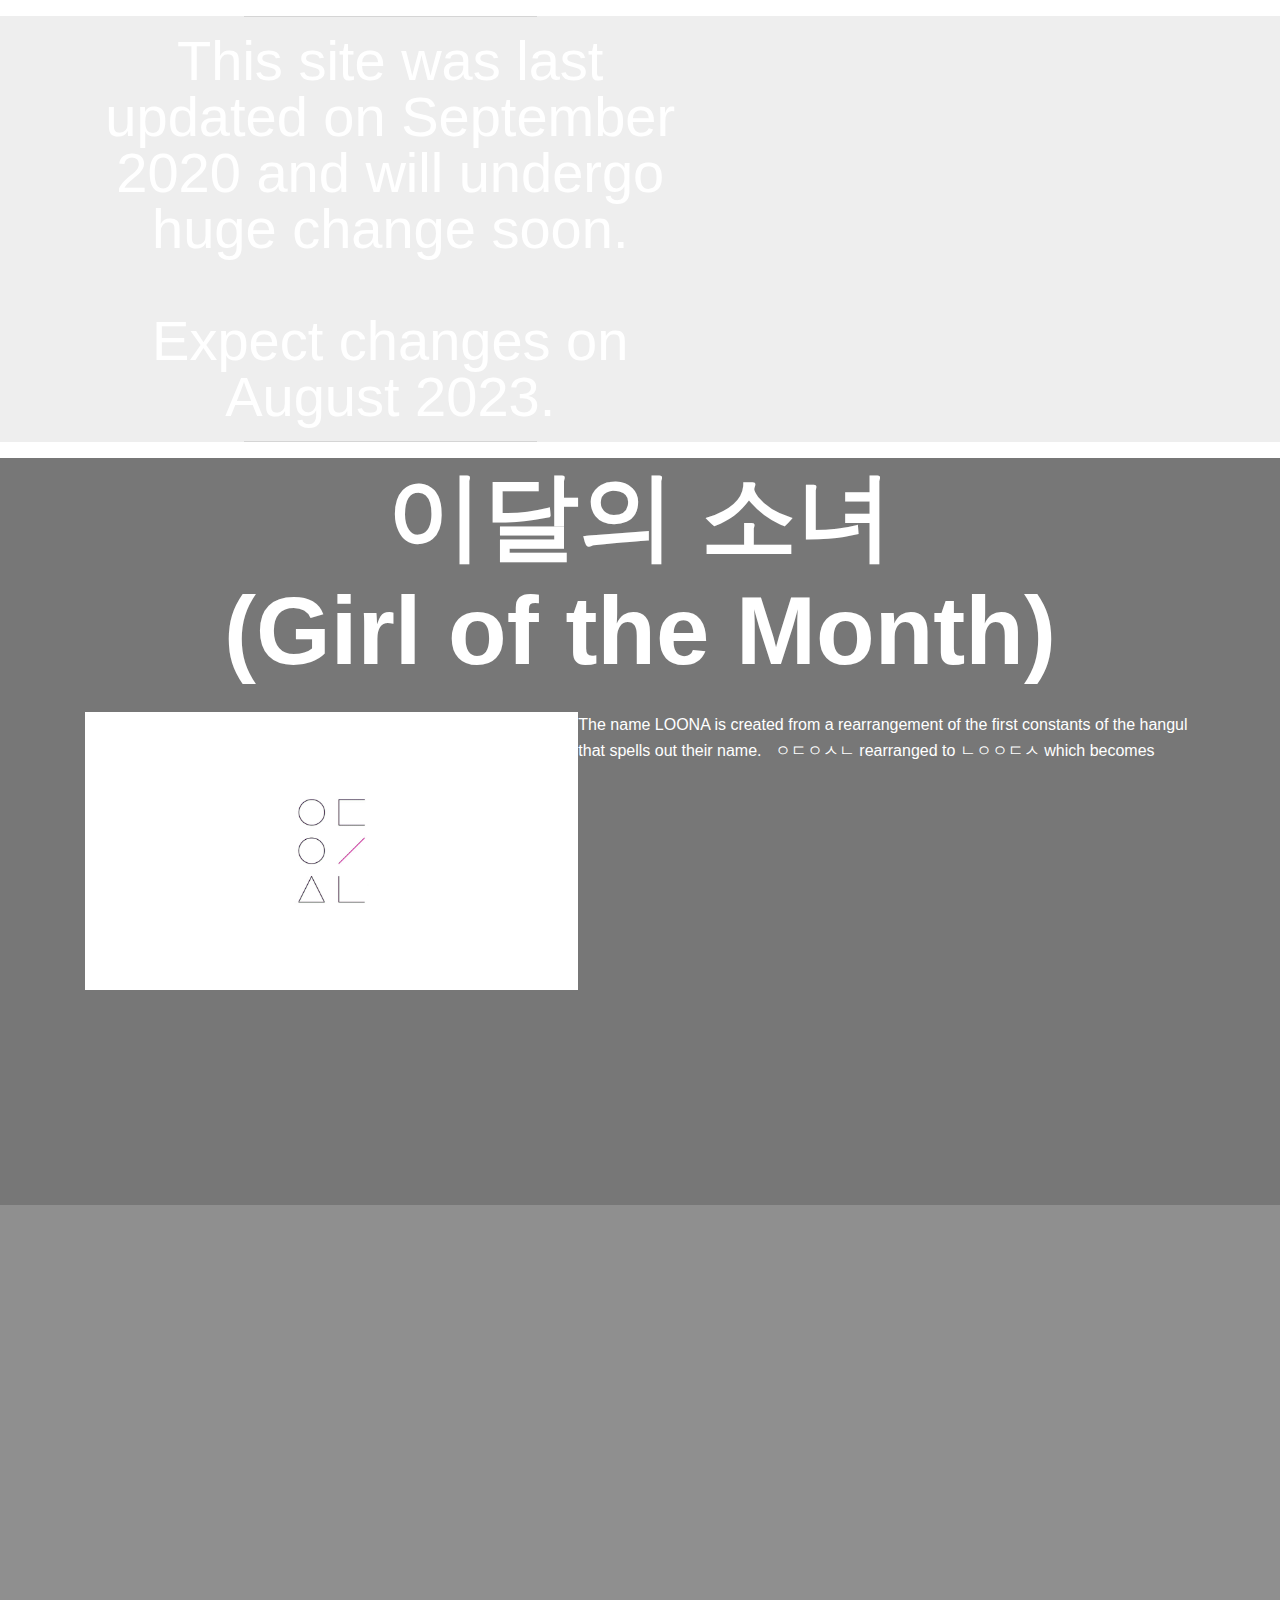
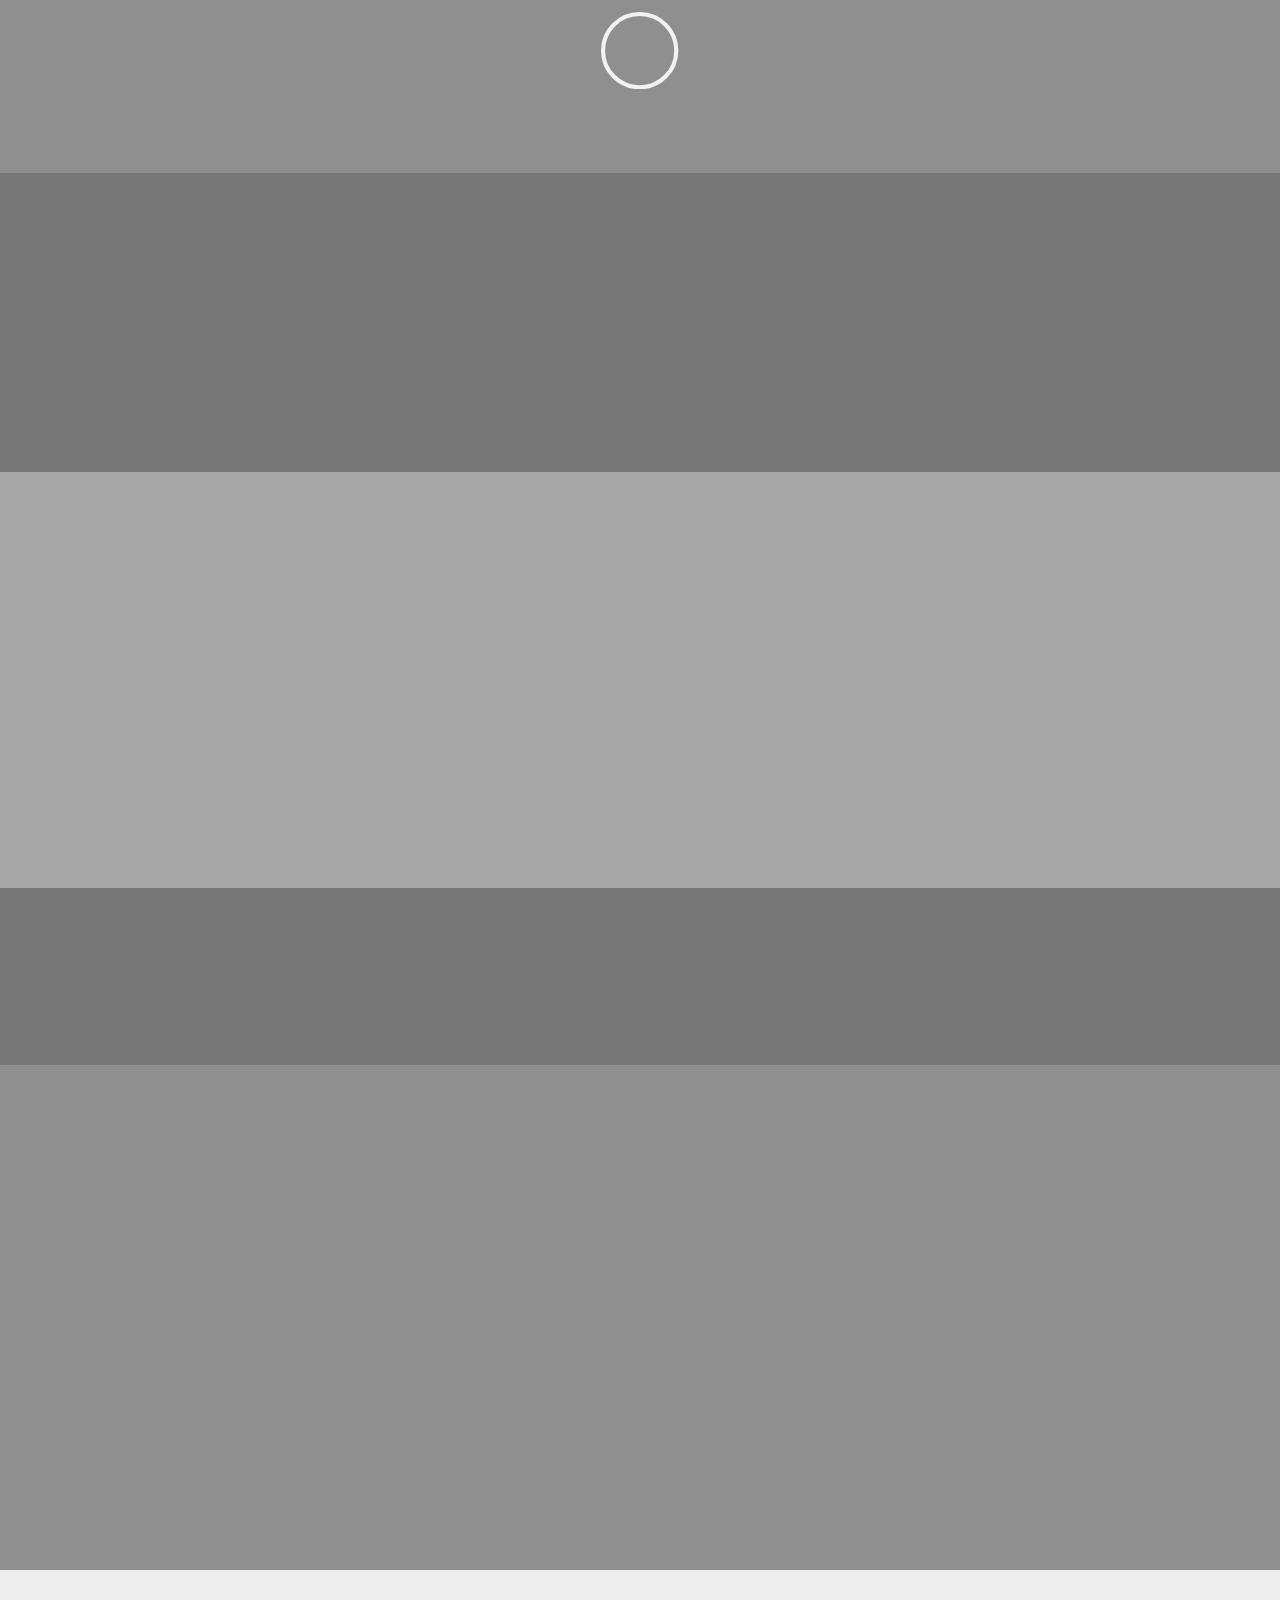
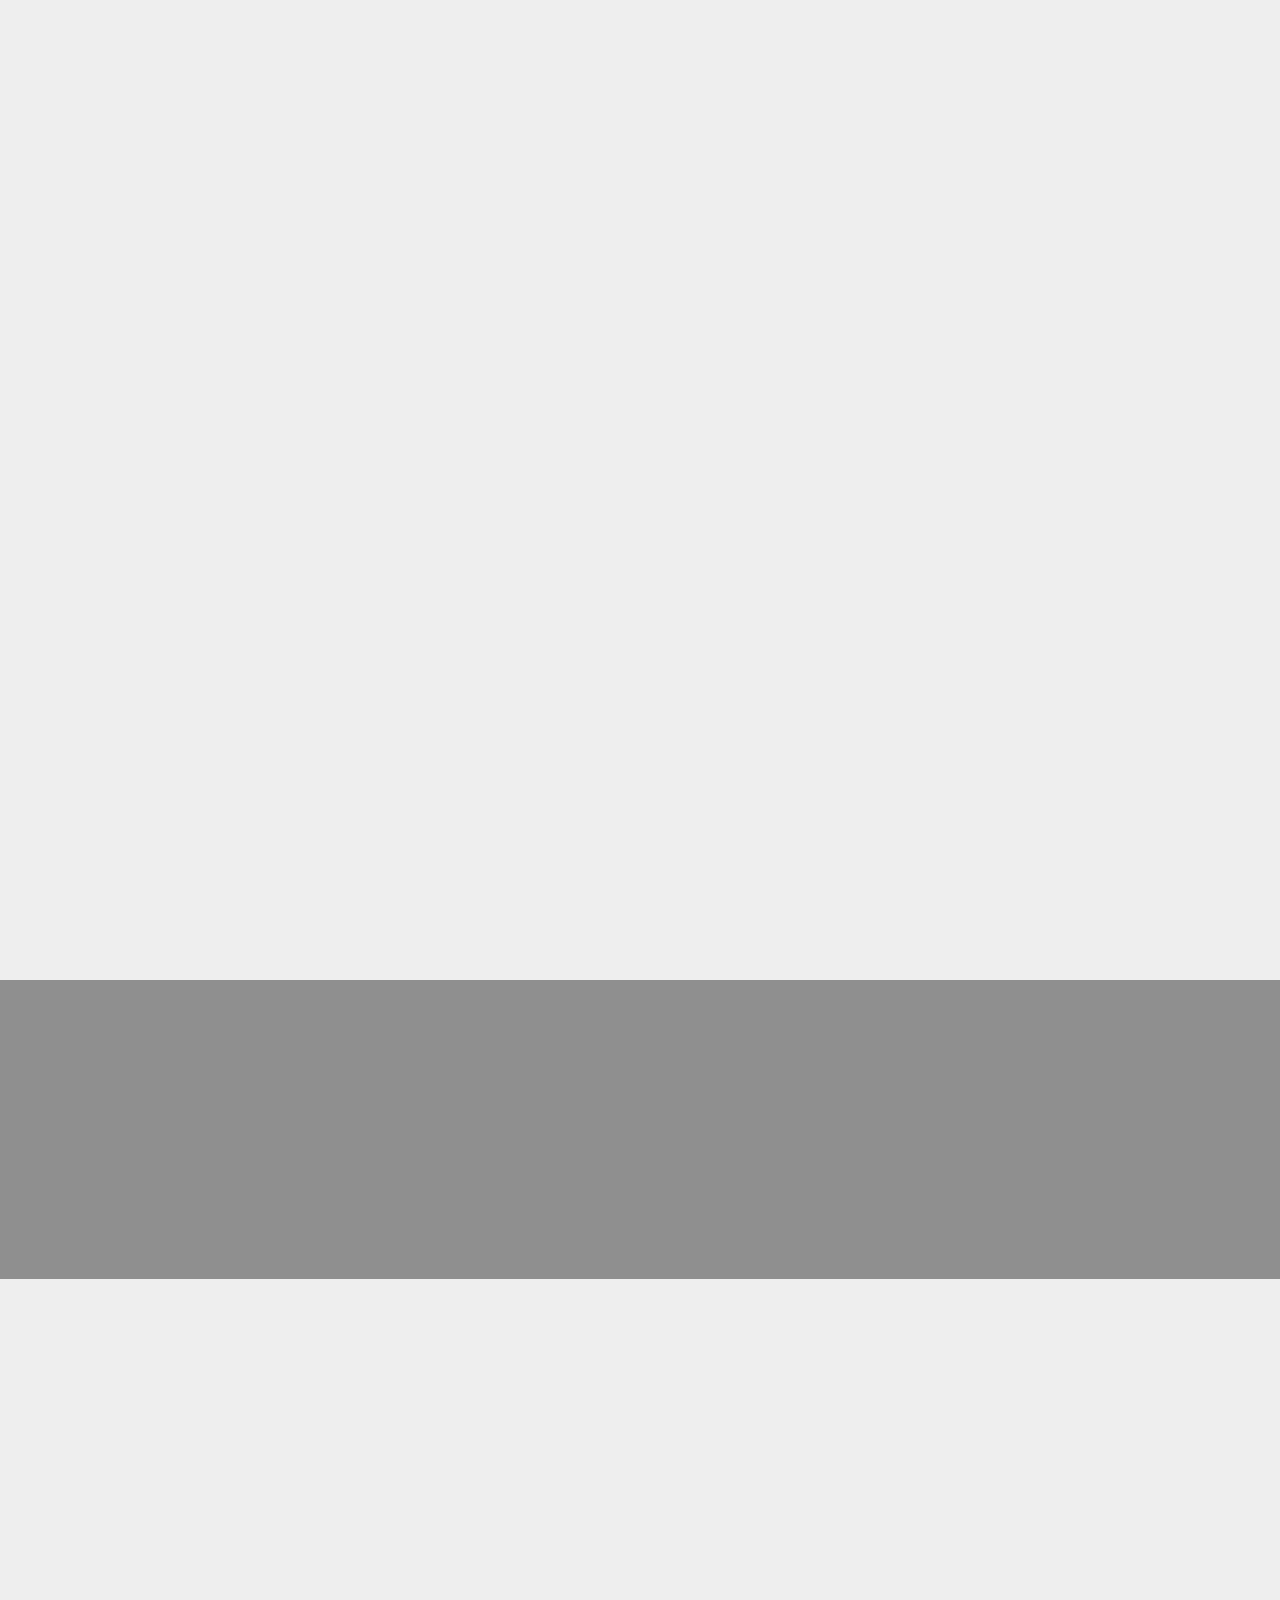
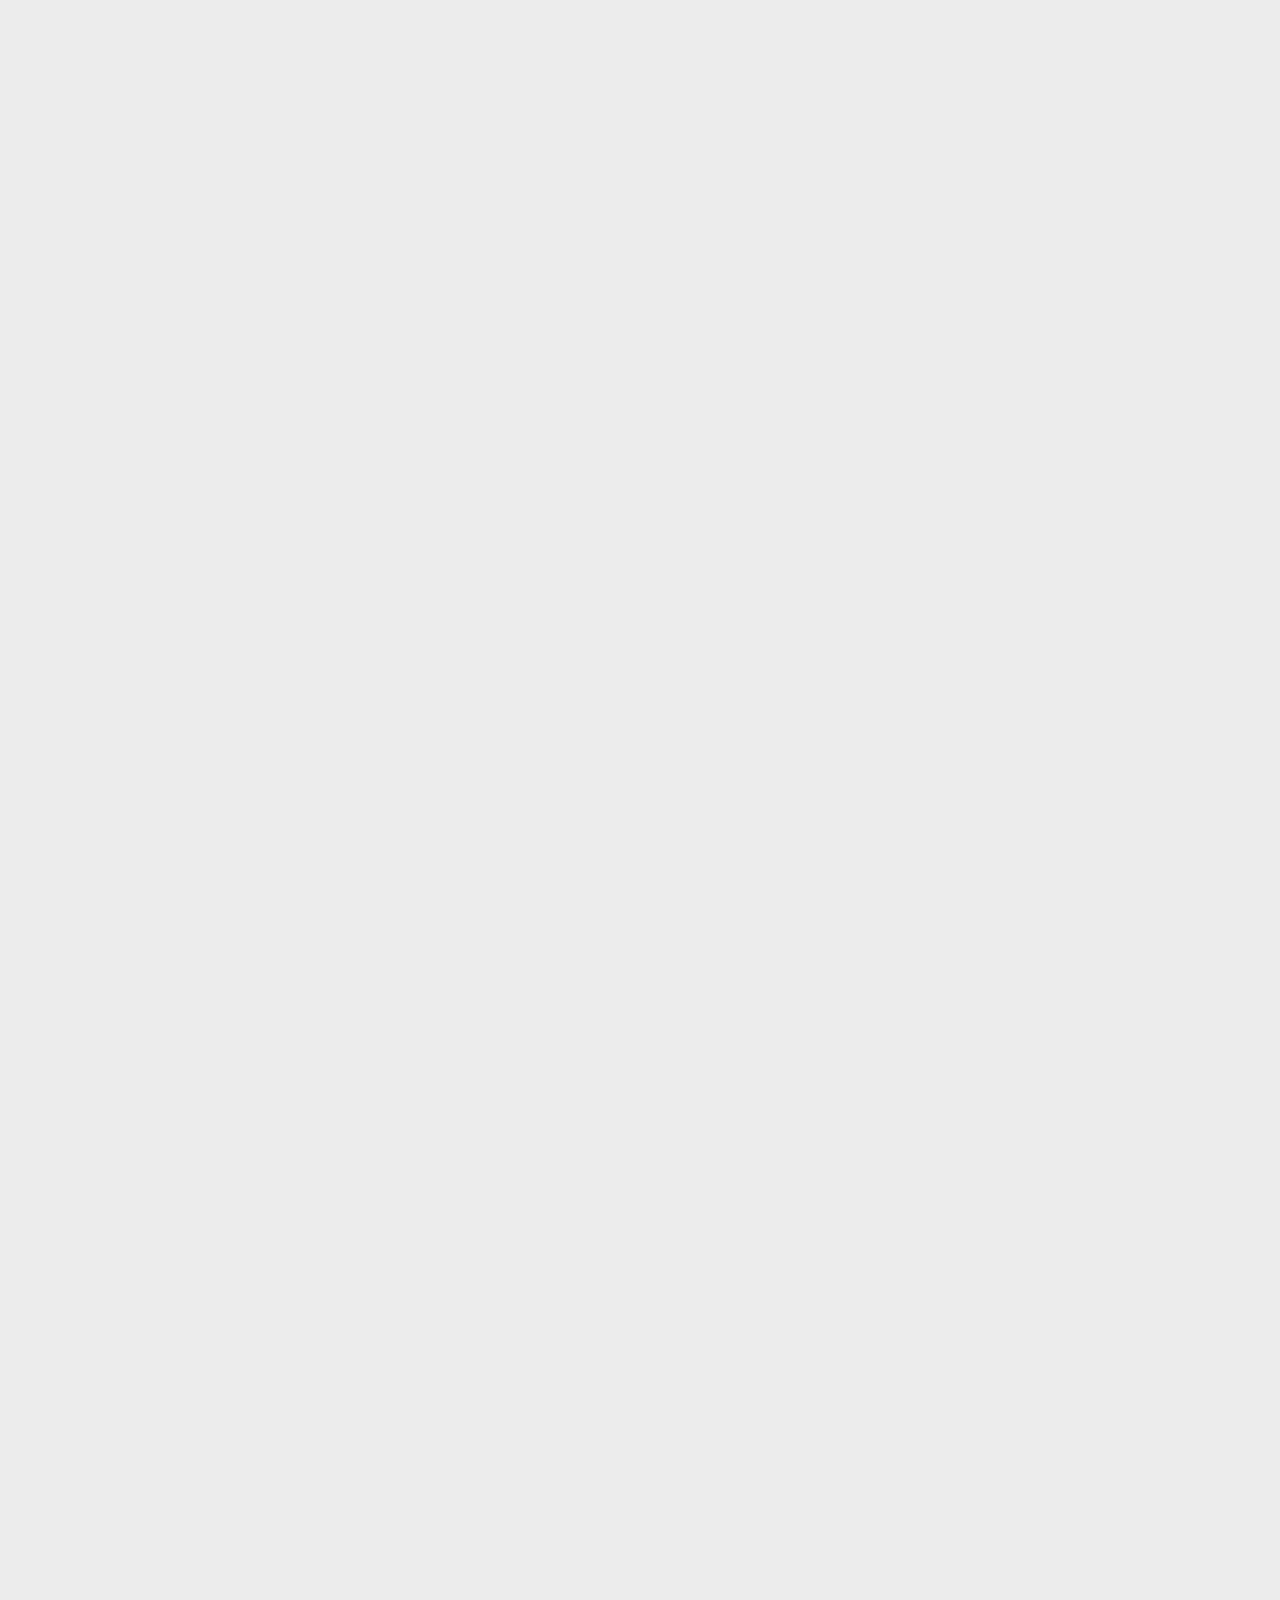
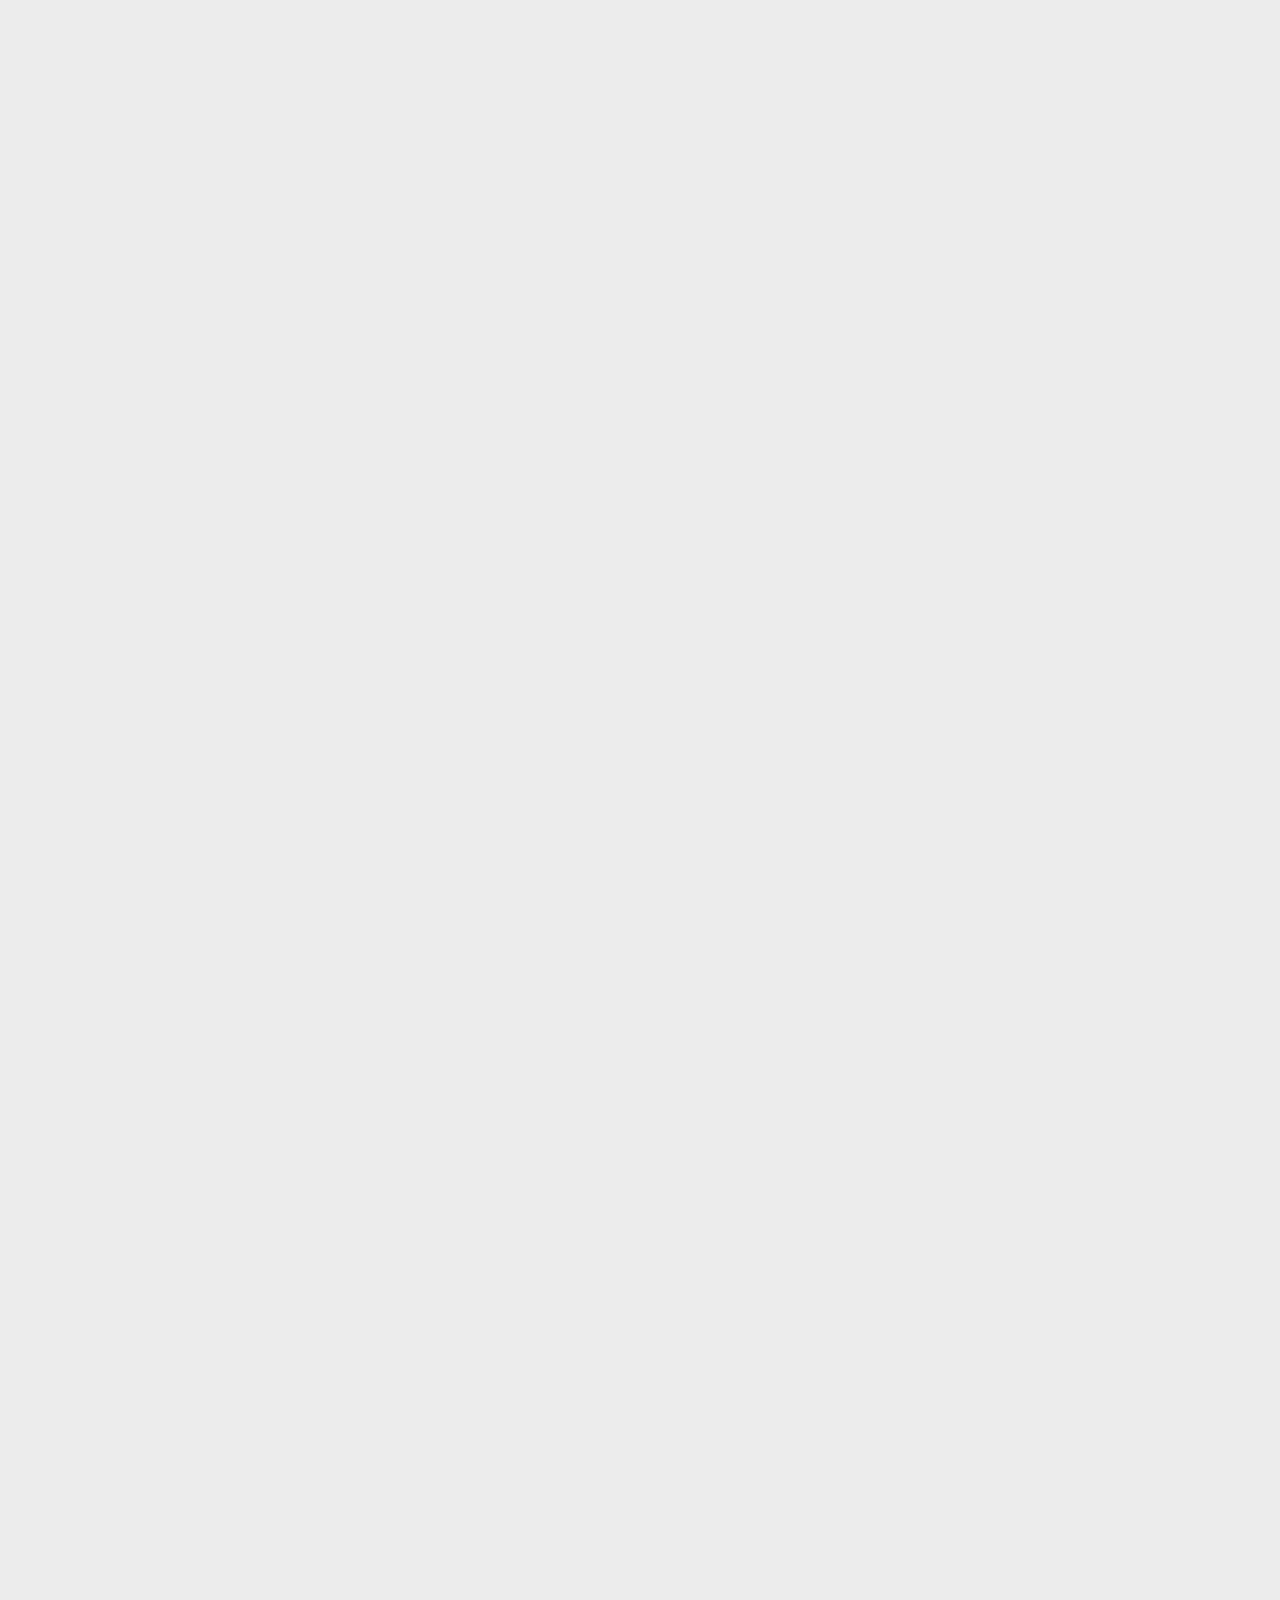
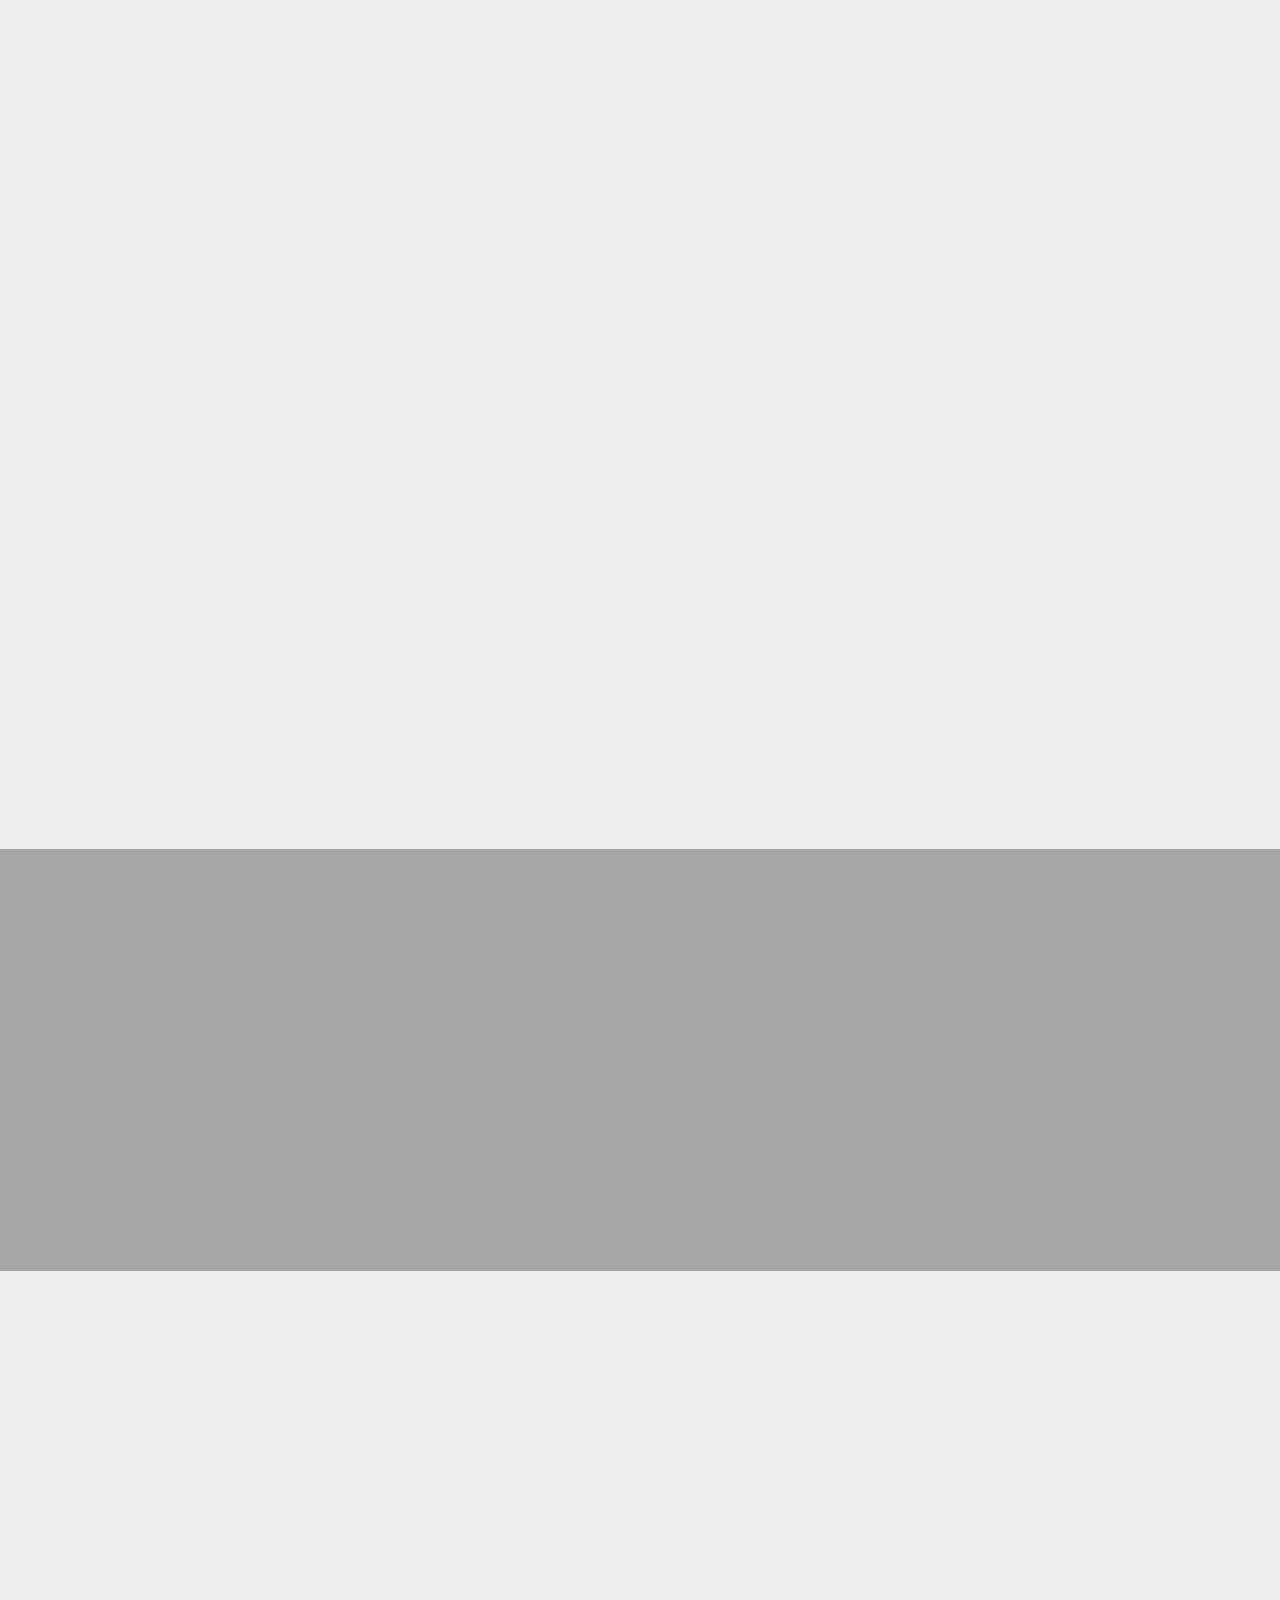
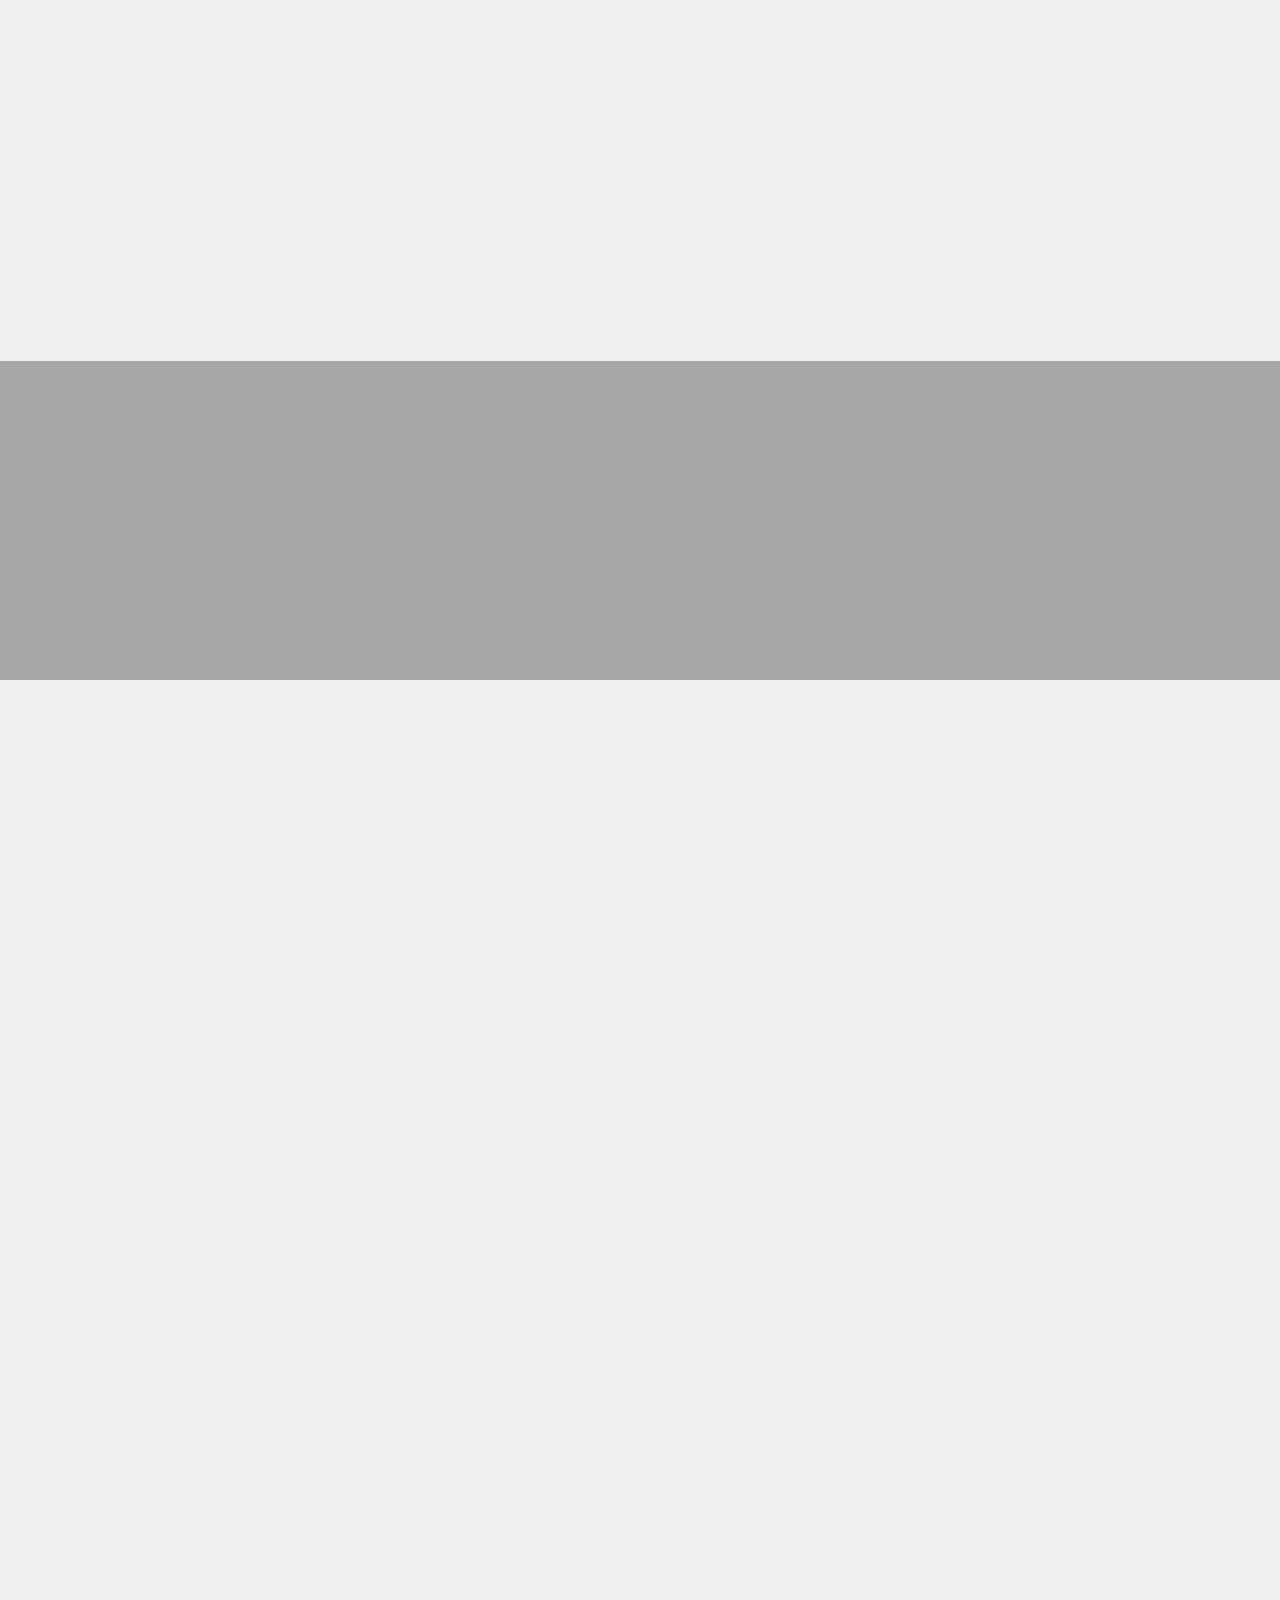
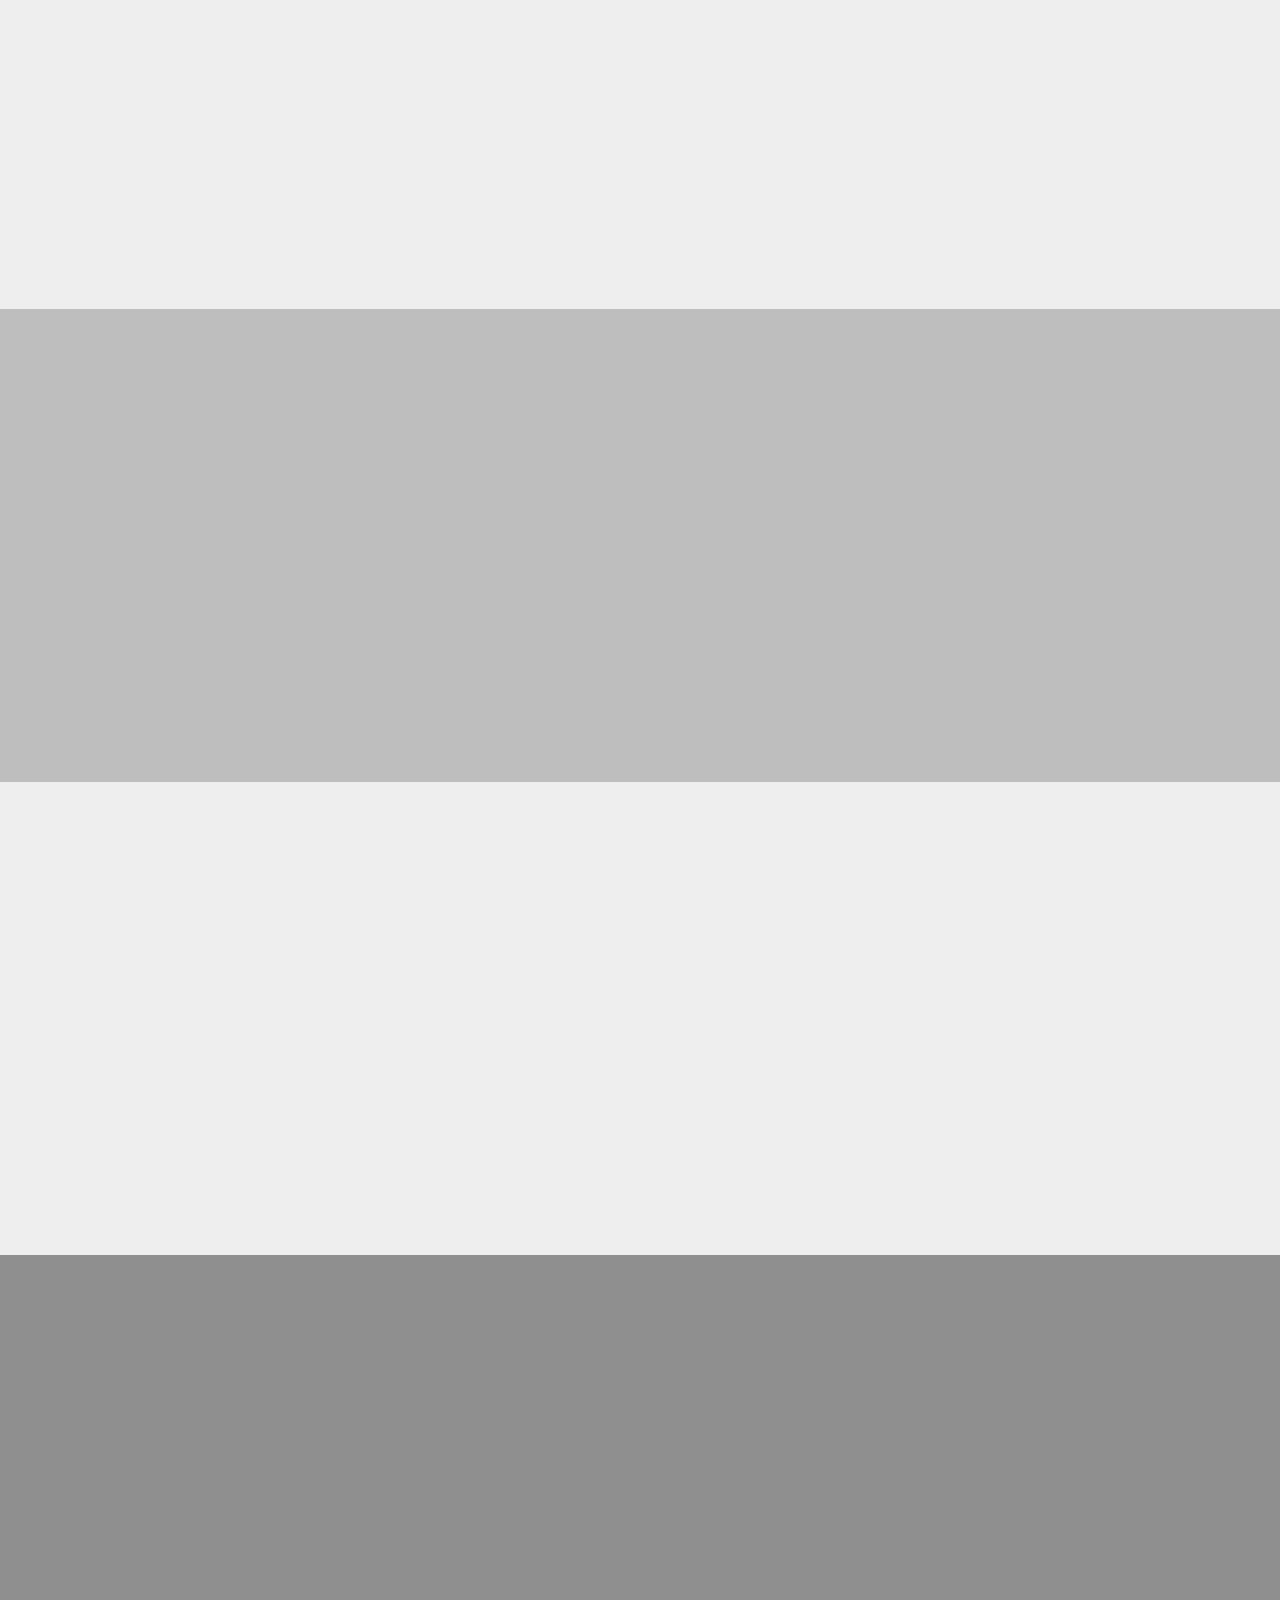
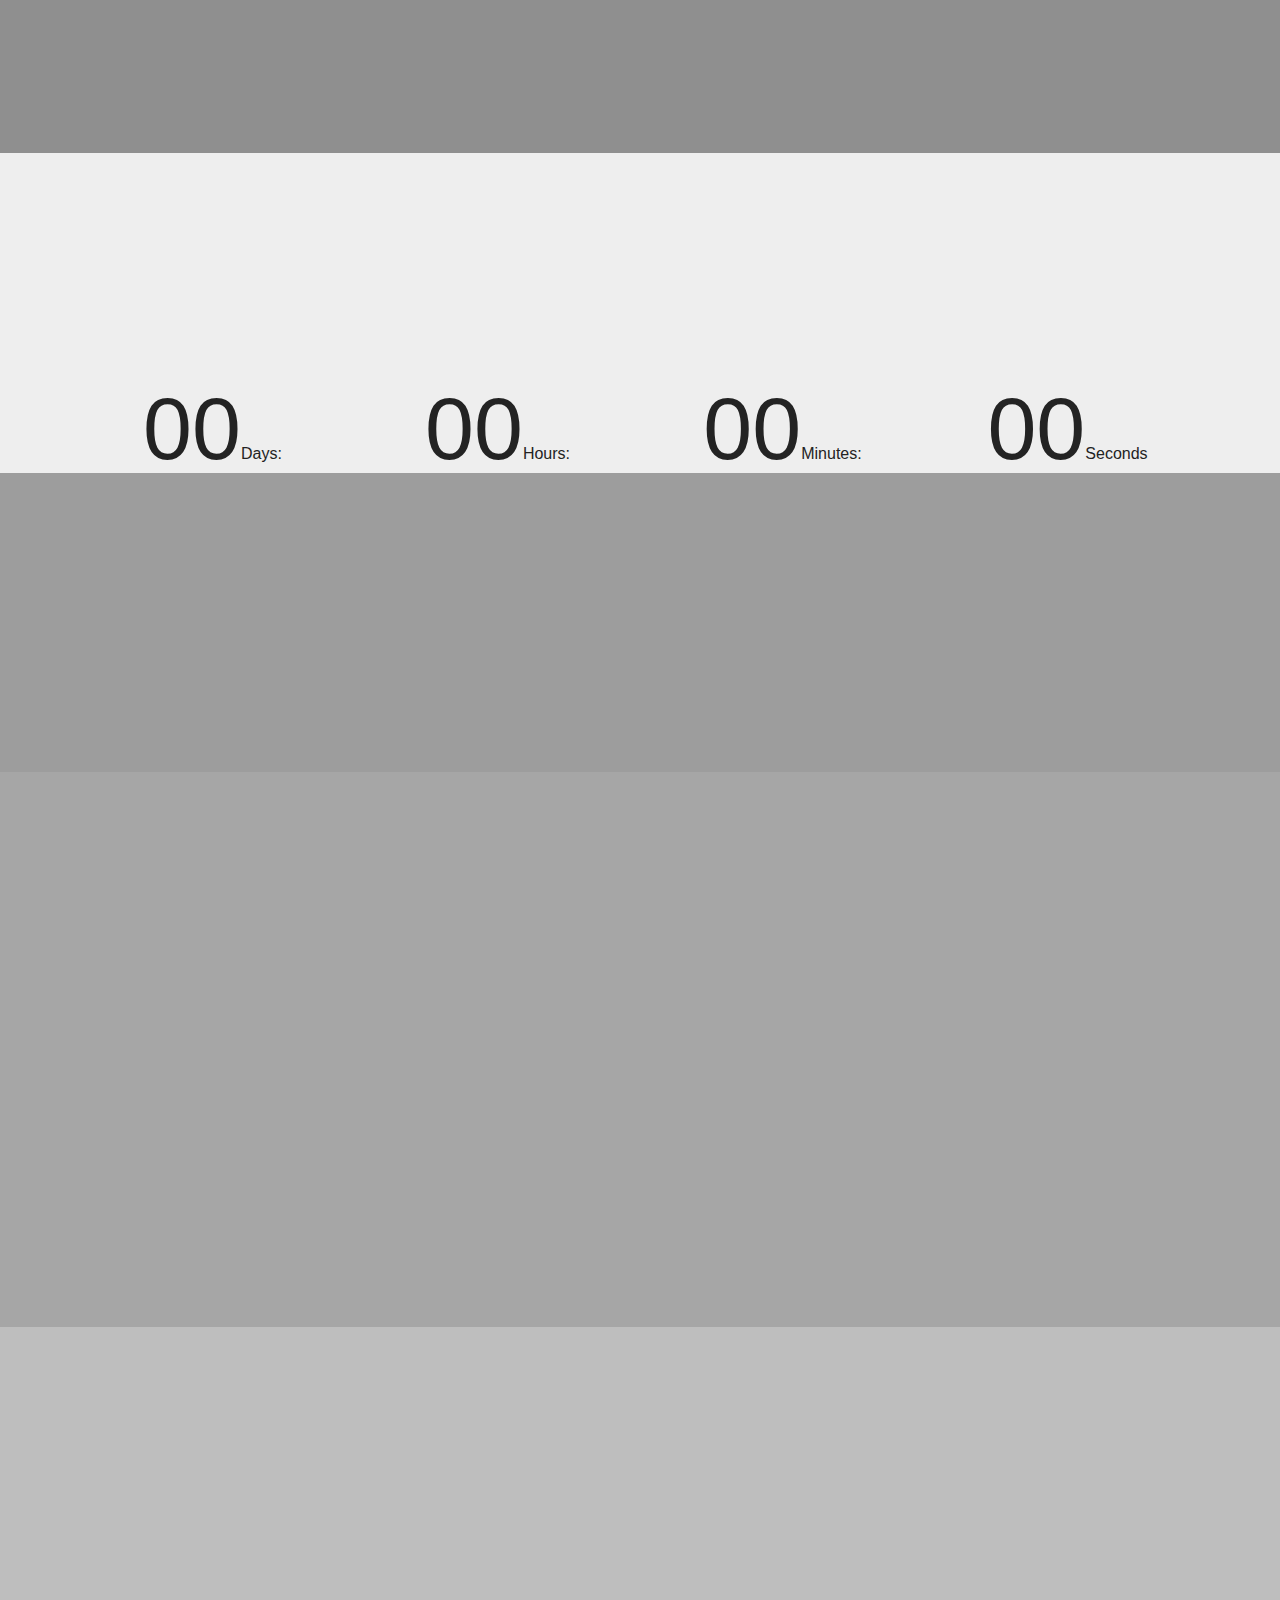
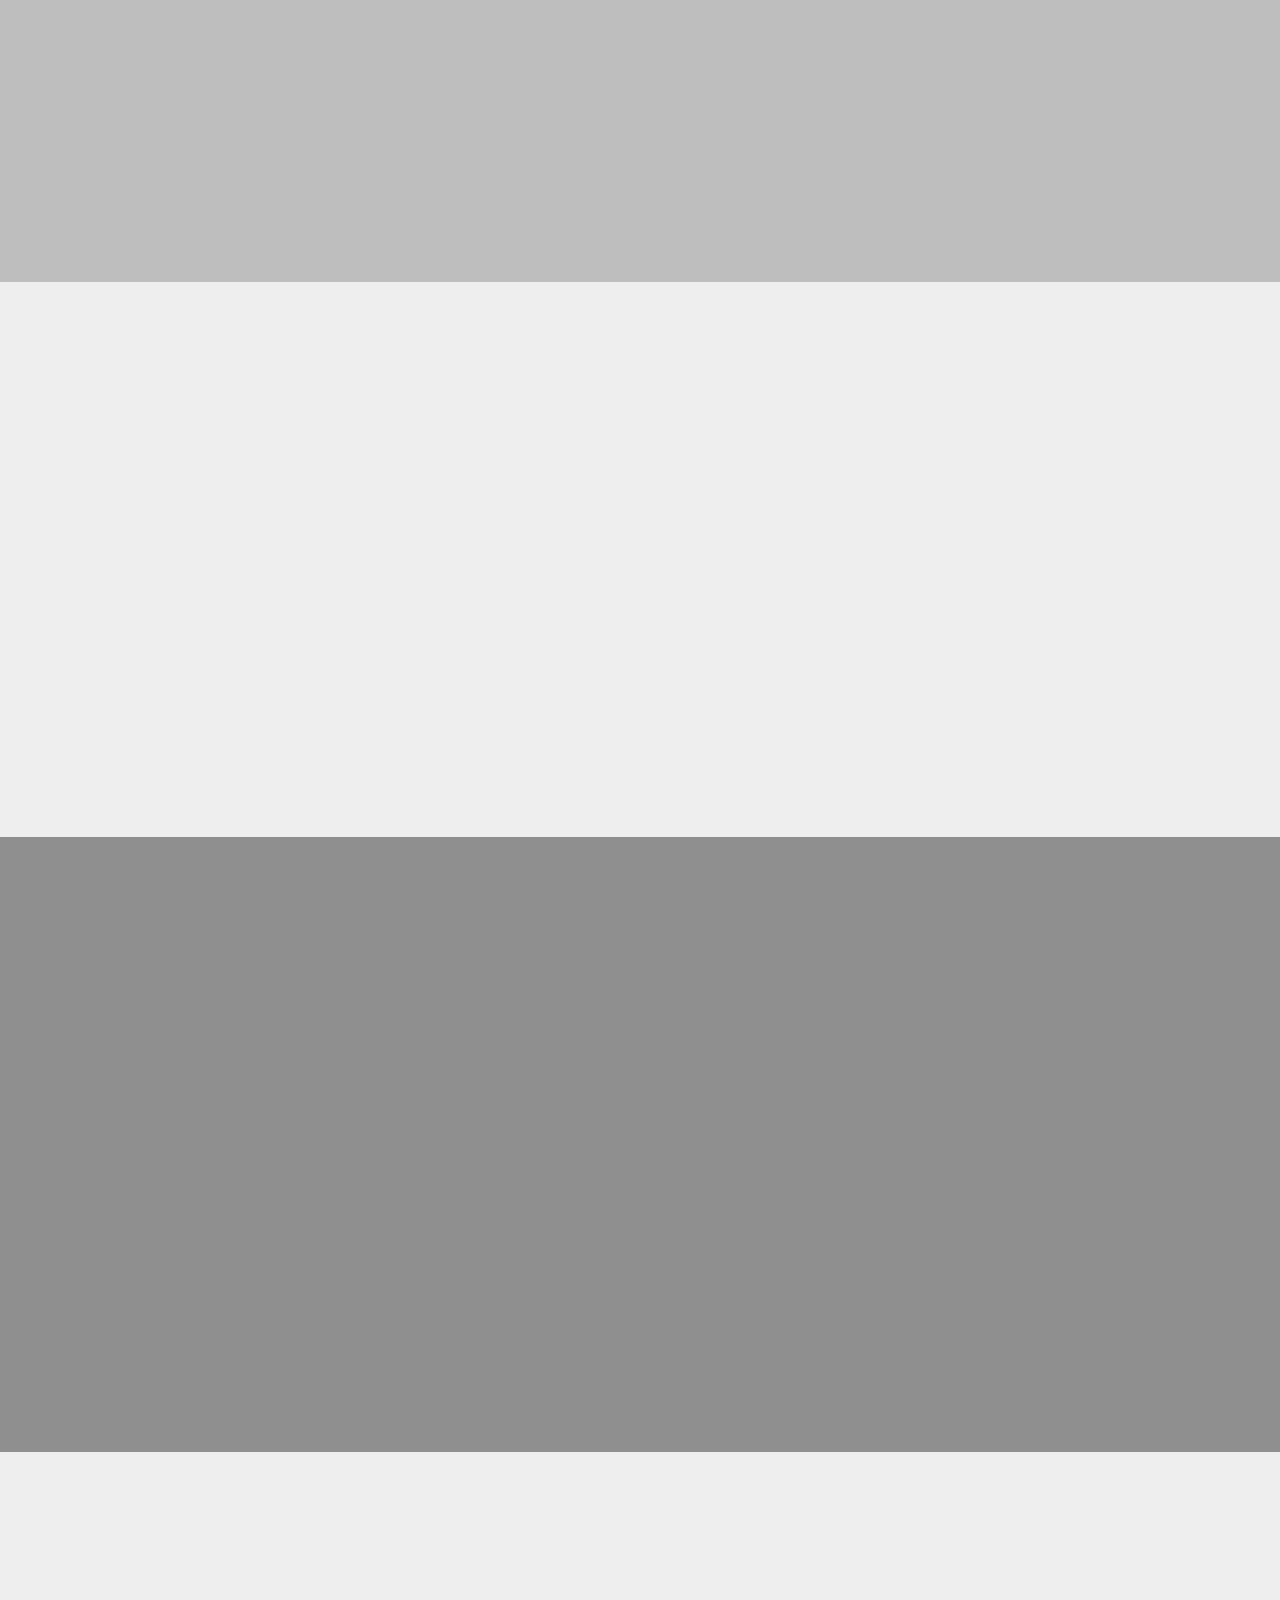
==== index.html @ 676d653c "Rename meetloona.html to index.html" ====
<!DOCTYPE html>
<html  >
<head>
  <!-- Site made with Mobirise Website Builder v5.7.4, https://mobirise.com -->
  <meta charset="UTF-8">
  <meta http-equiv="X-UA-Compatible" content="IE=edge">
  <meta name="generator" content="Mobirise v5.7.4, mobirise.com">
  <meta name="viewport" content="width=device-width, initial-scale=1, minimum-scale=1">
  <link rel="shortcut icon" href="assets/images/loona-logo-128x128.png" type="image/x-icon">
  <meta name="description" content="">
  
  
  <title>Discover LOOΠΔ</title>
  <link rel="stylesheet" href="assets/web/assets/mobirise-icons/mobirise-icons.css">
  <link rel="stylesheet" href="assets/bootstrap/css/bootstrap.min.css">
  <link rel="stylesheet" href="assets/bootstrap/css/bootstrap-grid.min.css">
  <link rel="stylesheet" href="assets/bootstrap/css/bootstrap-reboot.min.css">
  <link rel="stylesheet" href="assets/tether/tether.min.css">
  <link rel="stylesheet" href="assets/animatecss/animate.min.css">
  <link rel="stylesheet" href="assets/as-pie-progress/css/progress.min.css">
  <link rel="stylesheet" href="assets/socicon/css/styles.css">
  <link rel="stylesheet" href="assets/theme/css/style.css">
  <link rel="preload" href="https://fonts.googleapis.com/css?family=Raleway:100,100i,200,200i,300,300i,400,400i,500,500i,600,600i,700,700i,800,800i,900,900i&display=swap" as="style" onload="this.onload=null;this.rel='stylesheet'">
  <noscript><link rel="stylesheet" href="https://fonts.googleapis.com/css?family=Raleway:100,100i,200,200i,300,300i,400,400i,500,500i,600,600i,700,700i,800,800i,900,900i&display=swap"></noscript>
  <link rel="preload" href="https://fonts.googleapis.com/css?family=Quicksand:300,400,500,600,700&display=swap" as="style" onload="this.onload=null;this.rel='stylesheet'">
  <noscript><link rel="stylesheet" href="https://fonts.googleapis.com/css?family=Quicksand:300,400,500,600,700&display=swap"></noscript>
  <link rel="preload" href="https://fonts.googleapis.com/css?family=Rubik:300,400,500,600,700,800,900,300i,400i,500i,600i,700i,800i,900i&display=swap" as="style" onload="this.onload=null;this.rel='stylesheet'">
  <noscript><link rel="stylesheet" href="https://fonts.googleapis.com/css?family=Rubik:300,400,500,600,700,800,900,300i,400i,500i,600i,700i,800i,900i&display=swap"></noscript>
  <link rel="preload" as="style" href="assets/mobirise/css/mbr-additional.css"><link rel="stylesheet" href="assets/mobirise/css/mbr-additional.css" type="text/css">

  
  
  
</head>
<body>
  
  <section class="mbr-section article content10 cid-tz9JaF6dLJ" id="content10-2w">
    
     

    <div class="container">
        <div class="inner-container" style="width: 55%;">
            <hr class="line" style="width: 48%;">
            <div class="section-text align-center mbr-white mbr-fonts-style display-4">This site was last updated on September 2020 and will undergo huge change soon.<br><br>Expect changes on August 2023.</div>
            <hr class="line" style="width: 48%;">
        </div>
    </div>
</section>

<section class="header1 cid-s4PilOAnz7 mbr-parallax-background" id="header1-4">

    

    <div class="mbr-overlay" style="opacity: 0.5; background-color: rgb(0, 0, 0);">
    </div>

    <div class="container">
        <div class="row justify-content-md-center">
            <div class="mbr-white col-md-10">
                <h1 class="mbr-section-title align-center mbr-bold pb-3 mbr-fonts-style display-1">이달의 소녀<br>(Girl of the Month)</h1>
                
                
                
            </div>
        </div>
    </div>

</section>

<section class="header3 cid-s69JDYSubM mbr-parallax-background" id="header3-n">

    

    <div class="mbr-overlay" style="opacity: 0.5; background-color: rgb(0, 0, 0);">
    </div>

    <div class="container">
        <div class="media-container-row">
            <div class="mbr-figure" style="width: 80%;">
                <img src="assets/images/loona-intro-gif-2.gif" alt="Mobirise" title="">
            </div>

            <div class="media-content">
                
                
                <div class="mbr-section-text mbr-white pb-3 ">
                    <p class="mbr-text mbr-fonts-style display-5">
                        The name LOONA is created from a rearrangement of the first constants of the hangul that spells out their name. &nbsp; ㅇㄷㅇㅅㄴ rearranged to ㄴㅇㅇㄷㅅ which becomes</p>
                </div>
                
            </div>
        </div>
    </div>

</section>

<section class="features11 cid-s5A98hufTg" id="features11-i">

    

    <div class="mbr-overlay" style="opacity: 0.5; background-color: rgb(0, 0, 0);">
    </div>

    <div class="container">   
        <div class="col-md-12">
            <div class="media-container-row">
                <div class="mbr-figure" style="width: 50%;">
                    <img src="assets/images/butterfly-group-teaser-952x635.jpg" alt="Mobirise" title="">
                </div>
                <div class=" align-left aside-content">
                    
                    <div class="mbr-section-text">
                        <p class="mbr-text mb-5 pt-3 mbr-light mbr-fonts-style display-5">LOONA, a 12 member girl group formed by Blockberry Creative. Each member was revealed one by one, which corresponds to their Korean name,&nbsp;이달의 소녀 (Girl of the Month).</p>
                    </div>

                    
                </div>
            </div>
        </div> 
    </div>          
</section>

<section class="progress-bars3 cid-scWdVU7yHT" id="progress-bars3-2o">
 
     

    <div class="mbr-overlay" style="opacity: 0.4; background-color: rgb(0, 0, 0);">
    </div>
    
    <div class="container">
        <h2 class="mbr-section-title pb-3 align-center mbr-fonts-style display-1">
            DEBUT PROJECT</h2>

        <h3 class="mbr-section-subtitle mbr-fonts-style display-5"><p>
            Its a reverse engineered kpop debut that took 2 years to accomplish. Each girl will have individual releases (solo debut) and also sub-units before they eventually debut as a 12 member girl group. This project costs about 9.9 billion won (9 million USD) surpassing the most expensive debut which is TWICE with 500 million won (450 thousand USD) debut cost.<span style="font-size: 2rem;">&nbsp;</span></p></h3>
    
        <div class="media-container-row pt-5 mt-2">
            <div class="card p-3 align-center">
                <div class="wrap">
                    <div class="pie_progress progress1" role="progressbar" data-goal="6">
                        <p class="pie_progress__number mbr-fonts-style display-5">5%</p>
                    </div>
                </div> 
                <div class="mbr-crt-title pt-3">
                    <h4 class="card-title py-2 mbr-fonts-style display-5">
                        TWICE</h4>
                </div>                 
            </div>

            

            

            

            

            
        </div>
</div></section>

<section class="mbr-section content5 cid-s69EvLe40e mbr-parallax-background" id="content5-l">

    

    <div class="mbr-overlay" style="opacity: 0.5; background-color: rgb(0, 0, 0);">
    </div>

    <div class="container">
        <div class="media-container-row">
            <div class="title col-12 col-md-8">
                <h2 class="align-center mbr-bold mbr-white pb-3 mbr-fonts-style display-1">
                    LOONA'S NAME&nbsp;<br></h2>
                
                <p class="mbr-text align-center mbr-white pb-3 mbr-fonts-style display-7">perfect amazing incredible gorgeous stunning spectacular splendid show stopper brilliant talent mind blowing breathtaking totally unique never been done before<br></p>
                
            </div>
        </div>
    </div>
</section>

<section class="features12 cid-s6whRaaCjR" id="features12-p">
    
    

    <div class="mbr-overlay" style="opacity: 0.3; background-color: rgb(0, 0, 0);">
    </div>

    <div class="container">
        
        <h3 class="mbr-section-subtitle pb-3 mbr-fonts-style display-5">This, is a Mobius Strip. It plays a huge part in the lore and the name, LOONA.</h3>

        <div class="media-container-row pt-5">
            <div class="block-content align-right">
                <div class="card pl-3 pr-3 pb-5">
                    <div class="mbr-card-img-title">
                        
                        <div class="mbr-crt-title">
                            
                        </div>
                    </div>                

                    <div class="card-box">
                        <p class="mbr-text mbr-section-text mbr-fonts-style display-7">
                            LOONA sounds like LUNA right? as we all know, luna is used as another term for moon in a lot of countries.&nbsp;</p>
                    </div>
                </div>

                <div class="card pl-3 pr-3 pb-5">
                    <div class="mbr-card-img-title">
                        
                        <div class="mbr-crt-title">
                            
                        </div>
                    </div>
                    <div class="card-box">
                        <p class="mbr-text mbr-section-text mbr-fonts-style display-7">
                            <br>Moon is a major theme in loona's concept, lore, mvs and lyrics .It actually fits their name because loona's lore is full of foreign languages.
                        </p>
                    </div>
                </div>
            </div>

            <div class="mbr-figure" style="width: 44%;">
                <img src="assets/images/mobius-strip.gif" alt="Mobirise" title="">
            </div>

            <div class="block-content align-left  ">
                <div class="card pl-3 pr-3 pb-5">
                    <div class="mbr-card-img-title">
                        
                        <div class="mbr-crt-title">
                            
                        </div>
                    </div>                

                    <div class="card-box">
                        <p class="mbr-text mbr-section-text mbr-fonts-style display-7">
                            So why did they make it LOOΠΔ rather than just LOONA? Check the Greek Alphabet and find the letters Π and Δ. It represents P and D.</p>
                    </div>
                </div>

                <div class="card pl-3 pr-3 pb-5">
                    <div class="mbr-card-img-title">
                        
                        <div class="mbr-crt-title">
                            
                        </div>
                    </div>
                    <div class="card-box">
                        <p class="mbr-text mbr-section-text mbr-fonts-style display-7">
                            LOOPD? Yes, read it as LOOPED. We have here a mobius strip. Mobius Strip is known as a one sided surface and a never ending strip. Loona's lore is a loop, LOOΠΔ are looped. 
                        </p>
                    </div>
                </div>
            </div>
        </div>
    </div>
</section>

<section class="mbr-section content5 cid-s6qXXv0fda mbr-parallax-background" id="content5-o">

    

    <div class="mbr-overlay" style="opacity: 0.5; background-color: rgb(0, 0, 0);">
    </div>

    <div class="container">
        <div class="media-container-row">
            <div class="title col-12 col-md-8">
                <h2 class="align-center mbr-bold mbr-white pb-3 mbr-fonts-style display-1">MEMBERS</h2>
                
                <p class="mbr-text align-center mbr-white pb-3 mbr-fonts-style display-7">
                    starting from the 1st girl of the month to 12th girl of the month</p>
                
            </div>
        </div>
    </div>
</section>

<section class="features17 cid-s4PGHndb2k" id="features17-d">
    
    

    <div class="mbr-overlay" style="opacity: 0.4; background-color: rgb(0, 0, 0);">
    </div>
    <div class="container-fluid">
        <div class="media-container-row">
            <div class="card p-3 col-12 col-md-6 col-lg-3">
                <div class="card-wrapper">
                    <div class="card-img">
                        <a href="members.html#features11-t" target="_blank"><img src="assets/images/butterfly-heejin-teaser-554x831.jpg" alt="" title=""></a>
                    </div>
                    <div class="card-box">
                        <h4 class="card-title pb-3 mbr-fonts-style display-7">
                            HeeJin</h4>
                        
                    </div>
                </div>
            </div>

            <div class="card p-3 col-12 col-md-6 col-lg-3">
                <div class="card-wrapper">
                    <div class="card-img">
                        <a href="members.html#features11-u" target="_blank"><img src="assets/images/butterfly-hyunjin-teaser-554x827.jpg" alt="" title=""></a>
                    </div>
                    <div class="card-box">
                        <h4 class="card-title pb-3 mbr-fonts-style display-7">
                            HyunJin</h4>
                        
                    </div>
                </div>
            </div>

            <div class="card p-3 col-12 col-md-6 col-lg-3">
                <div class="card-wrapper">
                    <div class="card-img">
                        <a href="members.html#features11-v" target="_blank"><img src="assets/images/butterfly-haseul-teaser-554x827.jpg" alt="" title=""></a>
                    </div>
                    <div class="card-box">
                        <h4 class="card-title pb-3 mbr-fonts-style display-7">
                            HaSeul</h4>
                        
                    </div>
                </div>
            </div>

            <div class="card p-3 col-12 col-md-6 col-lg-3">
                <div class="card-wrapper">
                    <div class="card-img">
                        <a href="members.html#features11-w" target="_blank"><img src="assets/images/butterfly-yeojin-teaser-554x831.jpg" alt="" title=""></a>
                    </div>
                    <div class="card-box">
                        <h4 class="card-title pb-3 mbr-fonts-style display-7">
                            YeoJin</h4>
                        
                    </div>
                </div>
            </div>
            
            
        </div>
    </div>
</section>

<section class="features17 cid-s577K2mDQt" id="features17-e">
    
    

    
    <div class="container-fluid">
        <div class="media-container-row">
            <div class="card p-3 col-12 col-md-6 col-lg-3">
                <div class="card-wrapper">
                    <div class="card-img">
                        <a href="members.html#features11-x" target="_blank"><img src="assets/images/butterfly-vivi-teaser-554x831.jpg" alt="" title=""></a>
                    </div>
                    <div class="card-box">
                        <h4 class="card-title pb-3 mbr-fonts-style display-7">
                            ViVi</h4>
                        
                    </div>
                </div>
            </div>

            <div class="card p-3 col-12 col-md-6 col-lg-3">
                <div class="card-wrapper">
                    <div class="card-img">
                        <a href="members.html#features11-y" target="_blank"><img src="assets/images/butterfly-kim-lip-teaser-554x831.jpg" alt="" title=""></a>
                    </div>
                    <div class="card-box">
                        <h4 class="card-title pb-3 mbr-fonts-style display-7">
                            Kim Lip</h4>
                        
                    </div>
                </div>
            </div>

            <div class="card p-3 col-12 col-md-6 col-lg-3">
                <div class="card-wrapper">
                    <div class="card-img">
                        <a href="members.html#features11-z" target="_blank"><img src="assets/images/butterfly-jinsoul-teaser-554x831.jpg" alt="" title=""></a>
                    </div>
                    <div class="card-box">
                        <h4 class="card-title pb-3 mbr-fonts-style display-7">
                            JinSoul</h4>
                        
                    </div>
                </div>
            </div>

            <div class="card p-3 col-12 col-md-6 col-lg-3">
                <div class="card-wrapper">
                    <div class="card-img">
                        <a href="members.html#features11-10" target="_blank"><img src="assets/images/butterfly-choerry-teaser-554x827.jpg" alt="" title=""></a>
                    </div>
                    <div class="card-box">
                        <h4 class="card-title pb-3 mbr-fonts-style display-7">
                            Choerry</h4>
                        
                    </div>
                </div>
            </div>
            
            
        </div>
    </div>
</section>

<section class="features17 cid-s578UGebue" id="features17-f">
    
    

    
    <div class="container-fluid">
        <div class="media-container-row">
            <div class="card p-3 col-12 col-md-6 col-lg-3">
                <div class="card-wrapper">
                    <div class="card-img">
                        <a href="members.html#features11-11" target="_blank"><img src="assets/images/butterfly-yves-teaser-554x831.jpg" alt="" title=""></a>
                    </div>
                    <div class="card-box">
                        <h4 class="card-title pb-3 mbr-fonts-style display-7">Yves</h4>
                        
                    </div>
                </div>
            </div>

            <div class="card p-3 col-12 col-md-6 col-lg-3">
                <div class="card-wrapper">
                    <div class="card-img">
                        <a href="members.html#features11-12" target="_blank"><img src="assets/images/butterfly-chuu-teaser-554x827.jpg" alt="Mobirise" title=""></a>
                    </div>
                    <div class="card-box">
                        <h4 class="card-title pb-3 mbr-fonts-style display-7">
                            Chuu</h4>
                        
                    </div>
                </div>
            </div>

            <div class="card p-3 col-12 col-md-6 col-lg-3">
                <div class="card-wrapper">
                    <div class="card-img">
                        <a href="members.html#features11-13" target="_blank"><img src="assets/images/butterfly-gowon-teaser-554x827.jpg" alt="" title=""></a>
                    </div>
                    <div class="card-box">
                        <h4 class="card-title pb-3 mbr-fonts-style display-7">
                            Go Won</h4>
                        
                    </div>
                </div>
            </div>

            <div class="card p-3 col-12 col-md-6 col-lg-3">
                <div class="card-wrapper">
                    <div class="card-img">
                        <a href="members.html#features11-14" target="_blank"><img src="assets/images/butterfly-olivia-hye-teaser-554x831.jpg" alt="" title=""></a>
                    </div>
                    <div class="card-box">
                        <h4 class="card-title pb-3 mbr-fonts-style display-7">
                            Olivia Hye</h4>
                        
                    </div>
                </div>
            </div>
            
            
        </div>
    </div>
</section>

<section class="mbr-section content5 cid-sa64b3ztRp mbr-parallax-background" id="content5-17">

    

    <div class="mbr-overlay" style="opacity: 0.4; background-color: rgb(0, 0, 0);">
    </div>

    <div class="container">
        <div class="media-container-row">
            <div class="title col-12 col-md-8">
                <h2 class="align-center mbr-bold mbr-white pb-3 mbr-fonts-style display-1">DISCOGRAPHY</h2>
                
                <p class="mbr-text align-center mbr-white pb-3 mbr-fonts-style display-7">entire loona discography of solos, Sub-units, Full group OT12&nbsp;<br>| tracks included | intros included | digital single not included | in order of release |</p>
                
            </div>
        </div>
    </div>
</section>

<section class="header7 cid-sa652cifvJ" id="header7-19">

    

    

    <div class="container">
        <div class="media-container-row">

            <div class="media-content align-right">
                <h1 class="mbr-section-title mbr-white pb-3 mbr-fonts-style display-1">
                    ViViD</h1>
                <div class="mbr-section-text mbr-white pb-3">
                    <p class="mbr-text mbr-fonts-style display-5">Artist: HeeJin<br>Release Date: 2016.10.05<br>Release Type: Single Album<br>Track List: ViViD, ViViD (Acoustic Mix)</p>
                </div>
                <div class="mbr-section-btn"><a class="btn btn-md btn-black display-4" href="https://www.youtube.com/playlist?list=OLAK5uy_k1AfFzF1DyScVMaW8bu3pedR7KkVcNLUI" target="_blank"><span class="socicon socicon-youtube mbr-iconfont mbr-iconfont-btn" style="font-size: 17px;"></span>Youtube Playlist</a>
                        <a class="btn btn-md btn-white-outline display-4" href="https://open.spotify.com/album/4bAHdv04do1PfJcGIjD2cX?si=haVlWgZvQ9uXEWNlwTm1JQ" target="_blank"><span class="socicon socicon-spotify mbr-iconfont mbr-iconfont-btn" style="font-size: 17px;"></span>Spotify</a></div>
            </div>

            <div class="mbr-figure" style="width: 90%;"><iframe class="mbr-embedded-video" src="https://www.youtube.com/embed/-FCYE87P5L0?rel=0&amp;amp;&amp;showinfo=0&amp;autoplay=0&amp;loop=1&amp;playlist=-FCYE87P5L0" width="1280" height="720" frameborder="0" allowfullscreen></iframe></div>

        </div>
    </div>
</section>

<section class="header7 cid-sa6kYwSv6U" id="header7-1d">

    

    

    <div class="container">
        <div class="media-container-row">

            <div class="media-content align-right">
                <h1 class="mbr-section-title mbr-white pb-3 mbr-fonts-style display-1">
                    Around You</h1>
                <div class="mbr-section-text mbr-white pb-3">
                    <p class="mbr-text mbr-fonts-style display-5">
                        Artist: HyunJin<br>Release Date: 2016.11.17<br>Release Type: Single Album<br>Track List:<br>1. Around You<br>2. I'll Be There</p>
                </div>
                <div class="mbr-section-btn"><a class="btn btn-md btn-black display-4" href="https://www.youtube.com/playlist?list=OLAK5uy_mgE4EsetpExBxBW4iq360RSbqTpTXzUAM" target="_blank"><span class="socicon socicon-youtube mbr-iconfont mbr-iconfont-btn" style="font-size: 17px;"></span>Youtube Playlist</a>
                        <a class="btn btn-md btn-white-outline display-4" href="https://open.spotify.com/album/6u4eaDNAoDT7hB2YVFpmvD?si=P9DampAoTlu8doSdc05_pA" target="_blank"><span class="socicon socicon-spotify mbr-iconfont mbr-iconfont-btn" style="font-size: 17px;"></span>Spotify</a></div>
            </div>

            <div class="mbr-figure" style="width: 90%;"><iframe class="mbr-embedded-video" src="https://www.youtube.com/embed/mybsDDymrsc?rel=0&amp;amp;&amp;showinfo=0&amp;autoplay=0&amp;loop=1&amp;playlist=mybsDDymrsc" width="1280" height="720" frameborder="0" allowfullscreen></iframe></div>

        </div>
    </div>
</section>

<section class="header7 cid-sa6m3kvjJJ" id="header7-1e">

    

    

    <div class="container">
        <div class="media-container-row">

            <div class="media-content align-right">
                <h1 class="mbr-section-title mbr-white pb-3 mbr-fonts-style display-1">
                    Let Me In</h1>
                <div class="mbr-section-text mbr-white pb-3">
                    <p class="mbr-text mbr-fonts-style display-5">
                        Artist: Haseul<br>Release Date: 2016.12.16<br>Release Type: Single Album<br>Track List: Let Me In, The Carol</p>
                </div>
                <div class="mbr-section-btn"><a class="btn btn-md btn-black display-4" href="https://www.youtube.com/playlist?list=OLAK5uy_kn-xANASRmR4ZaZ_j2Vf3Jg2MSTVRw5rQ" target="_blank"><span class="socicon socicon-youtube mbr-iconfont mbr-iconfont-btn" style="font-size: 17px;"></span>Youtube Playlist</a>
                        <a class="btn btn-md btn-white-outline display-4" href="https://open.spotify.com/album/5i0Av4RNFxgWGbi6VpeQBP?si=g6APFFLdTSSiVSzX3fhaVA" target="_blank"><span class="socicon socicon-spotify mbr-iconfont mbr-iconfont-btn" style="font-size: 17px;"></span>Spotify</a></div>
            </div>

            <div class="mbr-figure" style="width: 90%;"><iframe class="mbr-embedded-video" src="https://www.youtube.com/embed/6a4BWpBJppI?rel=0&amp;amp;&amp;showinfo=0&amp;autoplay=0&amp;loop=1&amp;playlist=6a4BWpBJppI" width="1280" height="720" frameborder="0" allowfullscreen></iframe></div>

        </div>
    </div>
</section>

<section class="header7 cid-sa6nUSFoOv" id="header7-1f">

    

    

    <div class="container">
        <div class="media-container-row">

            <div class="media-content align-right">
                <h1 class="mbr-section-title mbr-white pb-3 mbr-fonts-style display-1">
                    Kiss Later</h1>
                <div class="mbr-section-text mbr-white pb-3">
                    <p class="mbr-text mbr-fonts-style display-5">
                        Artist: YeoJin<br>Release Date: 2017.01.16<br>Release Type: Single Album<br>Track List:&nbsp;<br>1. Kiss Later<br>2. My Sunday<br>3. My Melody</p>
                </div>
                <div class="mbr-section-btn"><a class="btn btn-md btn-black display-4" href="https://www.youtube.com/playlist?list=OLAK5uy_nx3-4pm9UK3toNvNlkZk4r_rdpv4X6BlU" target="_blank"><span class="socicon socicon-youtube mbr-iconfont mbr-iconfont-btn" style="font-size: 17px;"></span>Youtube Playlist</a>
                        <a class="btn btn-md btn-white-outline display-4" href="https://open.spotify.com/album/7j4J6jWNmKjzpiWxPEdEcS?si=_C5wqChBSKSZDNRMXpndiQ" target="_blank"><span class="socicon socicon-spotify mbr-iconfont mbr-iconfont-btn" style="font-size: 17px;"></span>Spotify</a></div>
            </div>

            <div class="mbr-figure" style="width: 90%;"><iframe class="mbr-embedded-video" src="https://www.youtube.com/embed/thpTOAS1Vgg?rel=0&amp;amp;&amp;showinfo=0&amp;autoplay=0&amp;loop=1&amp;playlist=thpTOAS1Vgg" width="1280" height="720" frameborder="0" allowfullscreen></iframe></div>

        </div>
    </div>
</section>

<section class="header7 cid-sa6qeoWVZX" id="header7-1g">

    

    

    <div class="container">
        <div class="media-container-row">

            <div class="media-content align-right">
                <h1 class="mbr-section-title mbr-white pb-3 mbr-fonts-style display-1">
                    Love &amp; Live</h1>
                <div class="mbr-section-text mbr-white pb-3">
                    <p class="mbr-text mbr-fonts-style display-5">
                        Artist: LOONA 1/3<br>Release Date: 2017.03.17<br>Release Type: Mini Album<br>Track List:<br>1. Into the New Heart (Intro)<br>2. Love &amp; Live<br>3. You and Me Together<br>4. Fairy Tale<br>5. Valentine Girl<br></p>
                </div>
                <div class="mbr-section-btn"><a class="btn btn-md btn-black display-4" href="https://music.youtube.com/playlist?list=OLAK5uy_m9fsSHeQndp11z_h3v7557Rrr9LhN2dp4" target="_blank"><span class="socicon socicon-youtube mbr-iconfont mbr-iconfont-btn" style="font-size: 17px;"></span>Youtube Playlist</a>
                        <a class="btn btn-md btn-white-outline display-4" href="https://open.spotify.com/album/24xMv1Q8SdNoCrKoKUPQJD?si=NCQTk37xShCaORAo9QyHww" target="_blank"><span class="socicon socicon-spotify mbr-iconfont mbr-iconfont-btn" style="font-size: 17px;"></span>Spotify</a></div>
            </div>

            <div class="mbr-figure" style="width: 90%;"><iframe class="mbr-embedded-video" src="https://www.youtube.com/embed/4K4b9Z9lSwc?rel=0&amp;amp;&amp;showinfo=0&amp;autoplay=0&amp;loop=1&amp;playlist=4K4b9Z9lSwc" width="1280" height="720" frameborder="0" allowfullscreen></iframe></div>

        </div>
    </div>
</section>

<section class="header7 cid-sa6u6heGsT" id="header7-1h">

    

    

    <div class="container">
        <div class="media-container-row">

            <div class="media-content align-right">
                <h1 class="mbr-section-title mbr-white pb-3 mbr-fonts-style display-1">
                    Everyday I Love You</h1>
                <div class="mbr-section-text mbr-white pb-3">
                    <p class="mbr-text mbr-fonts-style display-5">
                        Artist: ViVi<br>Release Date: 2017.04.17<br>Release Type: Single Album<br>Track List: Everyday I Love You, Everyday I Need You</p>
                </div>
                <div class="mbr-section-btn"><a class="btn btn-md btn-black display-4" href="https://www.youtube.com/playlist?list=OLAK5uy_nreg5WUG43WZkBY8lxWXFrvoe_n9EzDuQ" target="_blank"><span class="socicon socicon-youtube mbr-iconfont mbr-iconfont-btn" style="font-size: 17px;"></span>Youtube Playlist</a>
                        <a class="btn btn-md btn-white-outline display-4" href="https://open.spotify.com/album/3eg9jvcmafP60bG9YffJn8?si=2497j-IiTDueANL2ApKzuQ" target="_blank"><span class="socicon socicon-spotify mbr-iconfont mbr-iconfont-btn" style="font-size: 17px;"></span>Spotify</a></div>
            </div>

            <div class="mbr-figure" style="width: 90%;"><iframe class="mbr-embedded-video" src="https://www.youtube.com/embed/ZNcBZM5SvbY?rel=0&amp;amp;&amp;showinfo=0&amp;autoplay=0&amp;loop=1&amp;playlist=ZNcBZM5SvbY" width="1280" height="720" frameborder="0" allowfullscreen></iframe></div>

        </div>
    </div>
</section>

<section class="header7 cid-sacPRJZ5SG" id="header7-1j">

    

    

    <div class="container">
        <div class="media-container-row">

            <div class="media-content align-right">
                <h1 class="mbr-section-title mbr-white pb-3 mbr-fonts-style display-1">
                    Love &amp; Evil</h1>
                <div class="mbr-section-text mbr-white pb-3">
                    <p class="mbr-text mbr-fonts-style display-5">
                        Artist: LOONA 1/3<br>Release Date: 2017.04.27<br>Release Type: Repackage Mini Album<br>Track List (added):<br>1. Love &amp; Evil (Intro)<br>2. Sonatine<br>3. Rain 51db</p>
                </div>
                <div class="mbr-section-btn"><a class="btn btn-md btn-black display-4" href="https://music.youtube.com/playlist?list=OLAK5uy_ngMz3f9eNE8eMS6g8htdhLZtRCLSN47x4" target="_blank"><span class="socicon socicon-youtube mbr-iconfont mbr-iconfont-btn" style="font-size: 17px;"></span>Youtube Playlist</a>
                        <a class="btn btn-md btn-white-outline display-4" href="https://open.spotify.com/album/2o19HGYWURILfZ9BSNw4ue?si=P8iPX1XZSXKoIw6BATvxwg" target="_blank"><span class="socicon socicon-spotify mbr-iconfont mbr-iconfont-btn" style="font-size: 17px;"></span>Spotify</a></div>
            </div>

            <div class="mbr-figure" style="width: 90%;"><iframe class="mbr-embedded-video" src="https://www.youtube.com/embed/a6JmCdDs_GM?rel=0&amp;amp;&amp;showinfo=0&amp;autoplay=0&amp;loop=1&amp;playlist=a6JmCdDs_GM" width="1280" height="720" frameborder="0" allowfullscreen></iframe></div>

        </div>
    </div>
</section>

<section class="header7 cid-sacU60O034" id="header7-1k">

    

    

    <div class="container">
        <div class="media-container-row">

            <div class="media-content align-right">
                <h1 class="mbr-section-title mbr-white pb-3 mbr-fonts-style display-1">
                    Eclipse</h1>
                <div class="mbr-section-text mbr-white pb-3">
                    <p class="mbr-text mbr-fonts-style display-5">
                        Artist: Kim Lip<br>Release Date: 2017.05.23<br>Release Type: Single Album<br>Track List: Eclipse, Twilight</p>
                </div>
                <div class="mbr-section-btn"><a class="btn btn-md btn-black display-4" href="https://www.youtube.com/playlist?list=OLAK5uy_kT0eKieY8nhrwpJKGFuqS52LQh44-25kE" target="_blank"><span class="socicon socicon-youtube mbr-iconfont mbr-iconfont-btn" style="font-size: 17px;"></span>Youtube Playlist</a>
                        <a class="btn btn-md btn-white-outline display-4" href="https://open.spotify.com/album/5BTKWSg65wQMCj0CnPSx34?si=nah2g4wtQQmxtw6kRX2zhA" target="_blank"><span class="socicon socicon-spotify mbr-iconfont mbr-iconfont-btn" style="font-size: 17px;"></span>Spotify</a></div>
            </div>

            <div class="mbr-figure" style="width: 90%;"><iframe class="mbr-embedded-video" src="https://www.youtube.com/embed/_qJEoSa3Ie0?rel=0&amp;amp;&amp;showinfo=0&amp;autoplay=0&amp;loop=1&amp;playlist=_qJEoSa3Ie0" width="1280" height="720" frameborder="0" allowfullscreen></iframe></div>

        </div>
    </div>
</section>

<section class="header7 cid-sacW5BQQQt" id="header7-1l">

    

    

    <div class="container">
        <div class="media-container-row">

            <div class="media-content align-right">
                <h1 class="mbr-section-title mbr-white pb-3 mbr-fonts-style display-1">Singing in the Rain</h1>
                <div class="mbr-section-text mbr-white pb-3">
                    <p class="mbr-text mbr-fonts-style display-5">
                        Artist: JinSoul<br>Release Date: 2017.06.26<br>Release Type: Single Album<br>Track List:<br>1. Singing in the Rain<br>2. Love Letter</p>
                </div>
                <div class="mbr-section-btn"><a class="btn btn-md btn-black display-4" href="https://www.youtube.com/playlist?list=OLAK5uy_kgARdt8ARiVbUyuHqqjRVQzwP-dCGOF0w" target="_blank"><span class="socicon socicon-youtube mbr-iconfont mbr-iconfont-btn" style="font-size: 17px;"></span>Youtube Playlist</a>
                        <a class="btn btn-md btn-white-outline display-4" href="https://open.spotify.com/album/4aihvbWq3RQ1TAR2awMsqi?si=pzgc1slYQgy8qVLHjazTNw" target="_blank"><span class="socicon socicon-spotify mbr-iconfont mbr-iconfont-btn" style="font-size: 17px;"></span>Spotify</a></div>
            </div>

            <div class="mbr-figure" style="width: 90%;"><iframe class="mbr-embedded-video" src="https://www.youtube.com/embed/RWeyOyY_puQ?rel=0&amp;amp;&amp;showinfo=0&amp;autoplay=0&amp;loop=1&amp;playlist=RWeyOyY_puQ" width="1280" height="720" frameborder="0" allowfullscreen></iframe></div>

        </div>
    </div>
</section>

<section class="header7 cid-sagtDMwCXH" id="header7-1m">

    

    

    <div class="container">
        <div class="media-container-row">

            <div class="media-content align-right">
                <h1 class="mbr-section-title mbr-white pb-3 mbr-fonts-style display-1">
                    Love Cherry Motion</h1>
                <div class="mbr-section-text mbr-white pb-3">
                    <p class="mbr-text mbr-fonts-style display-5">
                        Artist: Choerry<br>Release Date: 2017.07.28<br>Release Type: Single Album<br>Track List: Love Cherry Motion, Puzzle</p>
                </div>
                <div class="mbr-section-btn"><a class="btn btn-md btn-black display-4" href="https://www.youtube.com/playlist?list=OLAK5uy_lMJeiS41NNVgTmkUSE3t2ESrIRe7kmv6A" target="_blank"><span class="socicon socicon-youtube mbr-iconfont mbr-iconfont-btn" style="font-size: 17px;"></span>Youtube Playlist</a> 
                        <a class="btn btn-md btn-white-outline display-4" href="https://open.spotify.com/album/7zWV8dHkh06EclukKh1jVh?si=879p61YvQT6zlA4B7nhlcQ" target="_blank"><span class="socicon socicon-spotify mbr-iconfont mbr-iconfont-btn" style="font-size: 17px;"></span>Spotify</a></div>
            </div>

            <div class="mbr-figure" style="width: 90%;"><iframe class="mbr-embedded-video" src="https://www.youtube.com/embed/VBbeuXW8Nko?rel=0&amp;amp;&amp;showinfo=0&amp;autoplay=0&amp;loop=1&amp;playlist=VBbeuXW8Nko" width="1280" height="720" frameborder="0" allowfullscreen></iframe></div>

        </div>
    </div>
</section>

<section class="header7 cid-sagugYdRa7" id="header7-1n">

    

    

    <div class="container">
        <div class="media-container-row">

            <div class="media-content align-right">
                <h1 class="mbr-section-title mbr-white pb-3 mbr-fonts-style display-1">
                    Mix &amp; Match</h1>
                <div class="mbr-section-text mbr-white pb-3">
                    <p class="mbr-text mbr-fonts-style display-5">
                        Artist: Odd Eye Circle<br>Release Date: 2017.09.21<br>Release Type: Mini Album<br>Track List:<br>1. Odd (Intro)<br>2. Girl Front<br>3. LOONATIC<br>4. Chaotic<br>5. Starlight</p>
                </div>
                <div class="mbr-section-btn"><a class="btn btn-md btn-black display-4" href="https://music.youtube.com/playlist?list=OLAK5uy_k9ASFcLHji6WKOeKHLzc0B_fZorcSazOA" target="_blank"><span class="socicon socicon-youtube mbr-iconfont mbr-iconfont-btn" style="font-size: 17px;"></span>Youtube Playlist</a>
                        <a class="btn btn-md btn-white-outline display-4" href="https://open.spotify.com/album/1a8lndLvlxQsRyiLdKPtze?si=fPF0jutvSq--eLr7nG7TeA" target="_blank"><span class="socicon socicon-spotify mbr-iconfont mbr-iconfont-btn" style="font-size: 17px;"></span>Spotify</a></div>
            </div>

            <div class="mbr-figure" style="width: 90%;"><iframe class="mbr-embedded-video" src="https://www.youtube.com/embed/tyInv6RWL0Q?rel=0&amp;amp;&amp;showinfo=0&amp;autoplay=0&amp;loop=1&amp;playlist=tyInv6RWL0Q" width="1280" height="720" frameborder="0" allowfullscreen></iframe></div>

        </div>
    </div>
</section>

<section class="header7 cid-sagOiGyxlu" id="header7-1o">

    

    <div class="mbr-overlay" style="opacity: 0.3; background-color: rgb(0, 0, 0);">
    </div>

    <div class="container">
        <div class="media-container-row">

            <div class="media-content align-right">
                <h1 class="mbr-section-title mbr-white pb-3 mbr-fonts-style display-1">
                    Max &amp; Match</h1>
                <div class="mbr-section-text mbr-white pb-3">
                    <p class="mbr-text mbr-fonts-style display-5">
                        Artist: Odd Eye Circle<br>Release Date: 2017.10.31<br>Release Type: Repackage Mini Album<br>Track List (added):<br>1. Add (Intro)<br>2. Sweet Crazy Love<br>3. Uncover<br>4. ODD Front</p>
                </div>
                <div class="mbr-section-btn"><a class="btn btn-md btn-black display-4" href="https://music.youtube.com/playlist?list=OLAK5uy_kJFouiR3899nK5LXqRqYRexOd4Ww4DN_g" target="_blank"><span class="socicon socicon-youtube mbr-iconfont mbr-iconfont-btn" style="font-size: 17px;"></span>Youtube Playlist</a>
                        <a class="btn btn-md btn-white-outline display-4" href="https://open.spotify.com/album/6J6hcDzG79Uh0xob2e5J29?si=ifXFT-e2TNOsZY4Qdqfmhw" target="_blank"><span class="socicon socicon-spotify mbr-iconfont mbr-iconfont-btn" style="font-size: 17px;"></span>Spotify</a></div>
            </div>

            <div class="mbr-figure" style="width: 90%;"><iframe class="mbr-embedded-video" src="https://www.youtube.com/embed/cG7FkoNKBzI?rel=0&amp;amp;&amp;showinfo=0&amp;autoplay=0&amp;loop=1&amp;playlist=cG7FkoNKBzI" width="1280" height="720" frameborder="0" allowfullscreen></iframe></div>

        </div>
    </div>
</section>

<section class="header7 cid-saizkHX72F" id="header7-1p">

    

    

    <div class="container">
        <div class="media-container-row">

            <div class="media-content align-right">
                <h1 class="mbr-section-title mbr-white pb-3 mbr-fonts-style display-1">
                    New</h1>
                <div class="mbr-section-text mbr-white pb-3">
                    <p class="mbr-text mbr-fonts-style display-5">
                        Artist: Yves<br>Release Date: 2017.11.28<br>Release Type: Single Album<br>Track List: New, D-1</p>
                </div>
                <div class="mbr-section-btn"><a class="btn btn-md btn-black display-4" href="https://www.youtube.com/playlist?list=OLAK5uy_nRguSesPG_lesGSZTT_TEloChlSaNV-vA" target="_blank"><span class="socicon socicon-youtube mbr-iconfont mbr-iconfont-btn" style="font-size: 17px;"></span>Youtube Playlist</a>
                        <a class="btn btn-md btn-white-outline display-4" href="https://open.spotify.com/album/4Rkz00xg0zSLdmipbG6uRr?si=9IjnR5irTEWzamSe8tSHNw" target="_blank"><span class="socicon socicon-spotify mbr-iconfont mbr-iconfont-btn" style="font-size: 17px;"></span>Spotify</a></div>
            </div>

            <div class="mbr-figure" style="width: 90%;"><iframe class="mbr-embedded-video" src="https://www.youtube.com/embed/LIDe-yTxda0?rel=0&amp;amp;&amp;showinfo=0&amp;autoplay=0&amp;loop=1&amp;playlist=LIDe-yTxda0" width="1280" height="720" frameborder="0" allowfullscreen></iframe></div>

        </div>
    </div>
</section>

<section class="header7 cid-saiAOEHnDb" id="header7-1q">

    

    

    <div class="container">
        <div class="media-container-row">

            <div class="media-content align-right">
                <h1 class="mbr-section-title mbr-white pb-3 mbr-fonts-style display-1">
                    Heart Attack</h1>
                <div class="mbr-section-text mbr-white pb-3">
                    <p class="mbr-text mbr-fonts-style display-5">
                        Artist: Chuu<br>Release Date: 2017.12.28<br>Release Type: Single Album<br>Track List:<br>1. Heart Attack<br>2. Girl's Talk</p>
                </div>
                <div class="mbr-section-btn"><a class="btn btn-md btn-black display-4" href="https://www.youtube.com/playlist?list=OLAK5uy_llBswGf3xPMBQ4wjqcLfqbM_Vz_8B6Sjw" target="_blank"><span class="socicon socicon-youtube mbr-iconfont mbr-iconfont-btn" style="font-size: 17px;"></span>Youtube Playlist</a>
                        <a class="btn btn-md btn-white-outline display-4" href="https://open.spotify.com/album/6YeZQkSgIVYCBefzTxwVdu?si=dEB85UFoRWKVUko7_ZLb7Q" target="_blank"><span class="socicon socicon-spotify mbr-iconfont mbr-iconfont-btn" style="font-size: 17px;"></span>Spotify</a></div>
            </div>

            <div class="mbr-figure" style="width: 90%;"><iframe class="mbr-embedded-video" src="https://www.youtube.com/embed/BVVfMFS3mgc?rel=0&amp;amp;&amp;showinfo=0&amp;autoplay=0&amp;loop=1&amp;playlist=BVVfMFS3mgc" width="1280" height="720" frameborder="0" allowfullscreen></iframe></div>

        </div>
    </div>
</section>

<section class="header7 cid-saiC3OXhuM" id="header7-1r">

    

    <div class="mbr-overlay" style="opacity: 0.3; background-color: rgb(0, 0, 0);">
    </div>

    <div class="container">
        <div class="media-container-row">

            <div class="media-content align-right">
                <h1 class="mbr-section-title mbr-white pb-3 mbr-fonts-style display-1">
                    One &amp; Only</h1>
                <div class="mbr-section-text mbr-white pb-3">
                    <p class="mbr-text mbr-fonts-style display-5">
                        Artist: Gowon<br>Release Date: 2018.01.30<br>Release Type: Single Album<br>Track List: One &amp; Only, See Saw</p>
                </div>
                <div class="mbr-section-btn"><a class="btn btn-md btn-black display-4" href="https://www.youtube.com/playlist?list=OLAK5uy_ns1NGpRT5xpM9PtZJDSS2UTR8iE0_WbX4" target="_blank"><span class="socicon socicon-youtube mbr-iconfont mbr-iconfont-btn" style="font-size: 17px;"></span>Youtube Playlist</a>
                        <a class="btn btn-md btn-white-outline display-4" href="https://open.spotify.com/album/5li9RKVy6K7WOSR4DNJc5y?si=Db06BH9vSyGkaYAWMaXSHw" target="_blank"><span class="socicon socicon-spotify mbr-iconfont mbr-iconfont-btn" style="font-size: 17px;"></span>Spotify</a></div>
            </div>

            <div class="mbr-figure" style="width: 90%;"><iframe class="mbr-embedded-video" src="https://www.youtube.com/embed/m5qwcYL8a0o?rel=0&amp;amp;&amp;showinfo=0&amp;autoplay=0&amp;loop=1&amp;playlist=m5qwcYL8a0o" width="1280" height="720" frameborder="0" allowfullscreen></iframe></div>

        </div>
    </div>
</section>

<section class="header7 cid-saiDMuqRTq" id="header7-1s">

    

    

    <div class="container">
        <div class="media-container-row">

            <div class="media-content align-right">
                <h1 class="mbr-section-title mbr-white pb-3 mbr-fonts-style display-1">
                    Egoist            </h1>
                <div class="mbr-section-text mbr-white pb-3">
                    <p class="mbr-text mbr-fonts-style display-5">
                        Artist: Olivia Hye<br>Release Date: 2018.03.30<br>Release Type: Single Album<br>Track List:<br>1. Egoist<br>2. Rosy</p>
                </div>
                <div class="mbr-section-btn"><a class="btn btn-md btn-black display-4" href="https://www.youtube.com/playlist?list=OLAK5uy_nrmImgJrgTBPmCrZU-p7VZjPk8mC5nR88" target="_blank"><span class="socicon socicon-youtube mbr-iconfont mbr-iconfont-btn" style="font-size: 17px;"></span>Youtube Playlist</a>
                        <a class="btn btn-md btn-white-outline display-4" href="https://open.spotify.com/album/0l2Z13tBw1lq2IcnBpfJeC?si=4rX0QBUuT9aedY154MAMxw" target="_blank"><span class="socicon socicon-spotify mbr-iconfont mbr-iconfont-btn" style="font-size: 17px;"></span>Spotify</a></div>
            </div>

            <div class="mbr-figure" style="width: 90%;"><iframe class="mbr-embedded-video" src="https://www.youtube.com/embed/UkY8HvgvBJ8?rel=0&amp;amp;&amp;showinfo=0&amp;autoplay=0&amp;loop=1&amp;playlist=UkY8HvgvBJ8" width="1280" height="720" frameborder="0" allowfullscreen></iframe></div>

        </div>
    </div>
</section>

<section class="header7 cid-saiFTDaJaD" id="header7-1t">

    

    

    <div class="container">
        <div class="media-container-row">

            <div class="media-content align-right">
                <h1 class="mbr-section-title mbr-white pb-3 mbr-fonts-style display-1">
                    Beauty &amp; the Beat</h1>
                <div class="mbr-section-text mbr-white pb-3">
                    <p class="mbr-text mbr-fonts-style display-5">Artist: LOONA yyxy<br>Release Date: 2018.05.30<br>Release Type: Mini Album<br>Track List:<br>1. dal segno (Intro)<br>2. love4eva<br>3. frozen<br>4. one way<br>5. rendezvous 18.6y</p>
                </div>
                <div class="mbr-section-btn"><a class="btn btn-md btn-black display-4" href="https://music.youtube.com/playlist?list=OLAK5uy_lt3y4c_hq4lli0y23TQMGTweq_2NrOUHU" target="_blank"><span class="socicon socicon-youtube mbr-iconfont mbr-iconfont-btn" style="font-size: 17px;"></span>Youtube Playlist</a>
                        <a class="btn btn-md btn-white-outline display-4" href="https://open.spotify.com/album/2kyVSOU7qUn6c3WqHjhMB1?si=MwHkoaXXRRirifKUkuusNg" target="_blank"><span class="socicon socicon-spotify mbr-iconfont mbr-iconfont-btn" style="font-size: 17px;"></span>Spotify</a></div>
            </div>

            <div class="mbr-figure" style="width: 90%;"><iframe class="mbr-embedded-video" src="https://www.youtube.com/embed/tIWpr3tHzII?rel=0&amp;amp;&amp;showinfo=0&amp;autoplay=0&amp;loop=1&amp;playlist=tIWpr3tHzII" width="1280" height="720" frameborder="0" allowfullscreen></iframe></div>

        </div>
    </div>
</section>

<section class="header7 cid-saiIzYAhi5" id="header7-1u">

    

    

    <div class="container">
        <div class="media-container-row">

            <div class="media-content align-right">
                <h1 class="mbr-section-title mbr-white pb-3 mbr-fonts-style display-1">
                    favOriTe          </h1>
                <div class="mbr-section-text mbr-white pb-3">
                    <p class="mbr-text mbr-fonts-style display-5">
                        Artist: LOONA<br>Release Date: 2018.08.07<br>Release Type: Pre-release Single<br></p>
                </div>
                <div class="mbr-section-btn"><a class="btn btn-md btn-black display-4" href="https://www.youtube.com/playlist?list=OLAK5uy_ldoPRA3dO_t-_pUzvyn9DF6japy6UCb4g" target="_blank"><span class="socicon socicon-youtube mbr-iconfont mbr-iconfont-btn" style="font-size: 17px;"></span>Youtube</a>
                        <a class="btn btn-md btn-white-outline display-4" href="https://open.spotify.com/album/7cG5ePRgPuSblOX0rHQfuh?si=d6Xyod8yQ9WJ8Ydw-AUxGw" target="_blank"><span class="socicon socicon-spotify mbr-iconfont mbr-iconfont-btn" style="font-size: 17px;"></span>Spotify</a></div>
            </div>

            <div class="mbr-figure" style="width: 90%;"><iframe class="mbr-embedded-video" src="https://www.youtube.com/embed/AFJPFfnzZ7w?rel=0&amp;amp;&amp;showinfo=0&amp;autoplay=0&amp;loop=1&amp;playlist=AFJPFfnzZ7w" width="1280" height="720" frameborder="0" allowfullscreen></iframe></div>

        </div>
    </div>
</section>

<section class="header7 cid-saiKjyVv97" id="header7-1v">

    

    <div class="mbr-overlay" style="opacity: 0.2; background-color: rgb(0, 0, 0);">
    </div>

    <div class="container">
        <div class="media-container-row">

            <div class="media-content align-right">
                <h1 class="mbr-section-title mbr-white pb-3 mbr-fonts-style display-1">
                    [+ +]</h1>
                <div class="mbr-section-text mbr-white pb-3">
                    <p class="mbr-text mbr-fonts-style display-5">
                        Artist: LOONA<br>Release Date: 2018.08.20<br>Release Type: Mini Album<br>Track List:<br>1. + + (Intro)<br>2. Hi High<br>3. favOriTe<br>4. Heat<br>5. Perfect Love<br>6. Stylish</p>
                </div>
                <div class="mbr-section-btn"><a class="btn btn-md btn-black display-4" href="https://www.youtube.com/playlist?list=OLAK5uy_nrNifsdrGwFf2WGcV1ea5gx2-wygzMIA4" target="_blank"><span class="socicon socicon-youtube mbr-iconfont mbr-iconfont-btn" style="font-size: 17px;"></span>Youtube Playlist</a>
                        <a class="btn btn-md btn-white-outline display-4" href="https://open.spotify.com/album/7e6TOKG4POoaQikpefQwbC?si=MzCVuHEqTKKmEiyJqsxAkQ" target="_blank"><span class="socicon socicon-spotify mbr-iconfont mbr-iconfont-btn" style="font-size: 17px;"></span>Spotify</a></div>
            </div>

            <div class="mbr-figure" style="width: 90%;"><iframe class="mbr-embedded-video" src="https://www.youtube.com/embed/846cjX0ZTrk?rel=0&amp;amp;&amp;showinfo=0&amp;autoplay=0&amp;loop=1&amp;playlist=846cjX0ZTrk" width="1280" height="720" frameborder="0" allowfullscreen></iframe></div>

        </div>
    </div>
</section>

<section class="header7 cid-saiNRDPTIL" id="header7-1w">

    

    

    <div class="container">
        <div class="media-container-row">

            <div class="media-content align-right">
                <h1 class="mbr-section-title mbr-white pb-3 mbr-fonts-style display-1">
                    [X &nbsp;X]</h1>
                <div class="mbr-section-text mbr-white pb-3">
                    <p class="mbr-text mbr-fonts-style display-5">
                        Artist: LOONA<br>Release Date: 2019.02.19<br>Release Type: Repackage Mini Album<br>Track List (added):<br>1. X X (Intro)<br>2. Butterfly<br>3. Satellite<br>4. Curiosity<br>5. Colors<br>6. Where You At<br></p>
                </div>
                <div class="mbr-section-btn"><a class="btn btn-md btn-black display-4" href="https://www.youtube.com/playlist?list=OLAK5uy_mrsaxboCwM0XcT0YsUgNEUQXJeXK3rmSI" target="_blank"><span class="socicon socicon-youtube mbr-iconfont mbr-iconfont-btn" style="font-size: 17px;"></span>Youtube Playlist</a>
                        <a class="btn btn-md btn-white-outline display-4" href="https://open.spotify.com/album/2Ij6998NUjQ0BkQ2ipqiET?si=CJw3SaSaS2qlyNmUBgqYIw" target="_blank"><span class="socicon socicon-spotify mbr-iconfont mbr-iconfont-btn" style="font-size: 17px;"></span>Spotify</a></div>
            </div>

            <div class="mbr-figure" style="width: 90%;"><iframe class="mbr-embedded-video" src="https://www.youtube.com/embed/XEOCbFJjRw0?rel=0&amp;amp;&amp;showinfo=0&amp;autoplay=0&amp;loop=1&amp;playlist=XEOCbFJjRw0" width="1280" height="720" frameborder="0" allowfullscreen></iframe></div>

        </div>
    </div>
</section>

<section class="header7 cid-saiSoaqMbQ" id="header7-1x">

    

    <div class="mbr-overlay" style="opacity: 0.4; background-color: rgb(0, 0, 0);">
    </div>

    <div class="container">
        <div class="media-container-row">

            <div class="media-content align-right">
                <h1 class="mbr-section-title mbr-white pb-3 mbr-fonts-style display-1">
                    #
                </h1>
                <div class="mbr-section-text mbr-white pb-3">
                    <p class="mbr-text mbr-fonts-style display-5">
                        Artist: LOONA<br>Release Date: 2020.02.05<br>Release Type: Mini Album<br>Track List:<br>1. # (Intro)<br>2. So What<br>3. Number 1<br>4. Oh (Yes I Am)<br>5. Ding Ding Dong<br>6. 365<br>7. Day &amp; Night (Hidden Track)</p>
                </div>
                <div class="mbr-section-btn"><a class="btn btn-md btn-black display-4" href="https://www.youtube.com/playlist?list=OLAK5uy_lEgi61plNIkb1u2kFq55C_sTK1aB_2VZo" target="_blank"><span class="socicon socicon-youtube mbr-iconfont mbr-iconfont-btn" style="font-size: 17px;"></span>Youtube Playlist</a>
                        <a class="btn btn-md btn-white-outline display-4" href="https://open.spotify.com/album/6rOL2mghTfDyx5CY0eU1Dn?si=eXVnDgxyT_2AYheIBXzyug" target="_blank"><span class="socicon socicon-spotify mbr-iconfont mbr-iconfont-btn" style="font-size: 17px;"></span>Spotify</a></div>
            </div>

            <div class="mbr-figure" style="width: 90%;"><iframe class="mbr-embedded-video" src="https://www.youtube.com/embed/GEo5bmUKFvI?rel=0&amp;amp;&amp;showinfo=0&amp;autoplay=0&amp;loop=1&amp;playlist=GEo5bmUKFvI" width="1280" height="720" frameborder="0" allowfullscreen></iframe></div>

        </div>
    </div>
</section>

<section class="countdown1 cid-saRfteSuMd" id="countdown1-1y">
    
    
    
    <div class="container ">
        <h2 class="mbr-section-title pb-3 align-center mbr-fonts-style display-1">[12:00]</h2>
        <h3 class="mbr-section-subtitle align-center mbr-fonts-style display-5">UPCOMING COMEBACK</h3>
        
    </div>
    <div class="container countdown-cont align-center">
        <div class="daysCountdown" title="Days"></div>
        <div class="hoursCountdown" title="Hours"></div> 
        <div class="minutesCountdown" title="Minutes"></div> 
        <div class="secondsCountdown" title="Seconds"></div>
        <div class="countdown pt-5 mt-2" data-due-date="2020/10/19 17:00"> 
        </div>
    </div>
</section>

<section class="mbr-section content5 cid-saRiAjiAPJ mbr-parallax-background" id="content5-1z">

    

    <div class="mbr-overlay" style="opacity: 0.4; background-color: rgb(35, 35, 35);">
    </div>

    <div class="container">
        <div class="media-container-row">
            <div class="title col-12 col-md-8">
                <h2 class="align-center mbr-bold mbr-white pb-3 mbr-fonts-style display-1">
                    CINEMATOGRAPHY</h2>
                
                <p class="mbr-text align-center mbr-white pb-3 mbr-fonts-style display-7">
                    DIGIPEDI, the video producer of LOONA from pre debut - present<br>| teasers included to give a different approach |</p>
                
            </div>
        </div>
    </div>
</section>

<section class="header7 cid-saXiLei6nm" id="header7-24">

    

    <div class="mbr-overlay" style="opacity: 0.3; background-color: rgb(0, 0, 0);">
    </div>

    <div class="container">
        <div class="media-container-row">

            <div class="media-content align-right">
                <h1 class="mbr-section-title mbr-white pb-3 mbr-fonts-style display-1">
                    Butterfly</h1>
                <div class="mbr-section-text mbr-white pb-3">
                    <p class="mbr-text mbr-fonts-style display-7">
                        Title track of LOONA's 2nd EP. The treasure and hidden gem of LOONA. The most unique sound in KPOP. The 'if a popular group release this, this would easily rack up records' song. Below is the teasers of this album.</p>
                </div>
                
            </div>

            <div class="mbr-figure" style="width: 80%;"><iframe class="mbr-embedded-video" src="https://www.youtube.com/embed/XEOCbFJjRw0?rel=0&amp;amp;&amp;showinfo=0&amp;autoplay=0&amp;loop=1&amp;playlist=XEOCbFJjRw0" width="1280" height="720" frameborder="0" allowfullscreen></iframe></div>

        </div>
    </div>
</section>

<section class="header7 cid-saXtBtNy4q" id="header7-25">

    

    <div class="mbr-overlay" style="opacity: 0.3; background-color: rgb(0, 0, 0);">
    </div>

    <div class="container">
        <div class="media-container-row">

            <div class="media-content align-right">
                <h1 class="mbr-section-title mbr-white pb-3 mbr-fonts-style display-1">
                    [Teaser] XIX</h1>
                <div class="mbr-section-text mbr-white pb-3">
                    <p class="mbr-text mbr-fonts-style display-7">
                        2nd Teaser of X X Album. LOONA is known for being one of the few groups releasing beautifully created teasers that doesnt belong with the generic.</p>
                </div>
                
            </div>

            <div class="mbr-figure" style="width: 80%;"><iframe class="mbr-embedded-video" src="https://www.youtube.com/embed/jEaZHQdWLEU?rel=0&amp;amp;&amp;showinfo=0&amp;autoplay=0&amp;loop=1&amp;playlist=jEaZHQdWLEU" width="1280" height="720" frameborder="0" allowfullscreen></iframe></div>

        </div>
    </div>
</section>

<section class="header7 cid-saXzJuYKRh" id="header7-26">

    

    <div class="mbr-overlay" style="opacity: 0.2; background-color: rgb(0, 0, 0);">
    </div>

    <div class="container">
        <div class="media-container-row">

            <div class="media-content align-right">
                <h1 class="mbr-section-title mbr-white pb-3 mbr-fonts-style display-1">
                    [Teaser] XIIX</h1>
                <div class="mbr-section-text mbr-white pb-3">
                    <p class="mbr-text mbr-fonts-style display-7">
                        3rd Teaser of X X Album. The teaser that screamed 'fuck it, here's a teaser to debunk all your far-stretched theory'.</p>
                </div>
                
            </div>

            <div class="mbr-figure" style="width: 80%;"><iframe class="mbr-embedded-video" src="https://www.youtube.com/embed/0fXnYu5FFxU?rel=0&amp;amp;&amp;showinfo=0&amp;autoplay=0&amp;loop=1&amp;playlist=0fXnYu5FFxU" width="1280" height="720" frameborder="0" allowfullscreen></iframe></div>

        </div>
    </div>
</section>

<section class="header7 cid-saXCi6SQYn" id="header7-27">

    

    <div class="mbr-overlay" style="opacity: 0.2; background-color: rgb(0, 0, 0);">
    </div>

    <div class="container">
        <div class="media-container-row">

            <div class="media-content align-right">
                <h1 class="mbr-section-title mbr-white pb-3 mbr-fonts-style display-1">
                    [Teaser] XIIIX</h1>
                <div class="mbr-section-text mbr-white pb-3">
                    <p class="mbr-text mbr-fonts-style display-7">
                        4th Teaser of X X Album. Idk what to put lmao. Yes, women empowerment.</p>
                </div>
                
            </div>

            <div class="mbr-figure" style="width: 80%;"><iframe class="mbr-embedded-video" src="https://www.youtube.com/embed/uUke5rVYC1o?rel=0&amp;amp;&amp;showinfo=0&amp;autoplay=0&amp;loop=1&amp;playlist=uUke5rVYC1o" width="1280" height="720" frameborder="0" allowfullscreen></iframe></div>

        </div>
    </div>
</section>

<section class="header7 cid-saXDM9zXI9" id="header7-28">

    

    

    <div class="container">
        <div class="media-container-row">

            <div class="media-content align-right">
                <h1 class="mbr-section-title mbr-white pb-3 mbr-fonts-style display-1">
                    [Teaser] XIVX</h1>
                <div class="mbr-section-text mbr-white pb-3">
                    <p class="mbr-text mbr-fonts-style display-7">
                        5th Teaser of X X Album. How do i put it uh just two korean lesbian billionaires dancing in the middle of the street.</p>
                </div>
                
            </div>

            <div class="mbr-figure" style="width: 80%;"><iframe class="mbr-embedded-video" src="https://www.youtube.com/embed/9vQNdHx4wMM?rel=0&amp;amp;&amp;showinfo=0&amp;autoplay=0&amp;loop=1&amp;playlist=9vQNdHx4wMM" width="1280" height="720" frameborder="0" allowfullscreen></iframe></div>

        </div>
    </div>
</section>

<section class="header7 cid-saXN8ZsKGr" id="header7-29">

    

    

    <div class="container">
        <div class="media-container-row">

            <div class="media-content align-right">
                <h1 class="mbr-section-title mbr-white pb-3 mbr-fonts-style display-1">[IDK]</h1>
                <div class="mbr-section-text mbr-white pb-3">
                    <p class="mbr-text mbr-fonts-style display-7">
                        "For all LOOΠΔs around the world" were released after the XIVX teaser. This is the start of women empowerment agenda of LOONA and Orbit. Cry, its beautiful &lt;3.&nbsp;</p>
                </div>
                
            </div>

            <div class="mbr-figure" style="width: 80%;"><iframe class="mbr-embedded-video" src="https://www.youtube.com/embed/y3jAIH7CjmI?rel=0&amp;amp;&amp;showinfo=0&amp;autoplay=0&amp;loop=1&amp;playlist=y3jAIH7CjmI" width="1280" height="720" frameborder="0" allowfullscreen></iframe></div>

        </div>
    </div>
</section>

<section class="header7 cid-saXPS21umX" id="header7-2a">

    

    <div class="mbr-overlay" style="opacity: 0.4; background-color: rgb(0, 0, 0);">
    </div>

    <div class="container">
        <div class="media-container-row">

            <div class="media-content align-right">
                <h1 class="mbr-section-title mbr-white pb-3 mbr-fonts-style display-1">
                    [IDK also]</h1>
                <div class="mbr-section-text mbr-white pb-3">
                    <p class="mbr-text mbr-fonts-style display-7">
                        "To all LOOΠΔs around the world", released after #3 teaser. Bitch this shit <br>is beautiful and creative at the same time. (context? no &lt;3)</p>
                </div>
                
            </div>

            <div class="mbr-figure" style="width: 80%;"><iframe class="mbr-embedded-video" src="https://www.youtube.com/embed/R7WIZmCNnwk?rel=0&amp;amp;&amp;showinfo=0&amp;autoplay=0&amp;loop=1&amp;playlist=R7WIZmCNnwk" width="1280" height="720" frameborder="0" allowfullscreen></iframe></div>

        </div>
    </div>
</section>

<section class="header7 cid-saXRW2866y" id="header7-2b">

    

    <div class="mbr-overlay" style="opacity: 0.4; background-color: rgb(0, 0, 0);">
    </div>

    <div class="container">
        <div class="media-container-row">

            <div class="media-content align-right">
                <h1 class="mbr-section-title mbr-white pb-3 mbr-fonts-style display-1">
                    [Teaser] YYXY</h1>
                <div class="mbr-section-text mbr-white pb-3">
                    <p class="mbr-text mbr-fonts-style display-7">
                        A teaser for YYXY sub-unit debut. This is from pre-debut era and it gives justice to the 9 MILLION DOLLAR EXPENDITURE.</p>
                </div>
                
            </div>

            <div class="mbr-figure" style="width: 80%;"><iframe class="mbr-embedded-video" src="https://www.youtube.com/embed/zRIVS5lJ9HQ?rel=0&amp;amp;&amp;showinfo=0&amp;autoplay=0&amp;loop=1&amp;playlist=zRIVS5lJ9HQ" width="1280" height="720" frameborder="0" allowfullscreen></iframe></div>

        </div>
    </div>
</section>

<section class="header7 cid-saXUojxFuB" id="header7-2c">

    

    

    <div class="container">
        <div class="media-container-row">

            <div class="media-content align-right">
                <h1 class="mbr-section-title mbr-white pb-3 mbr-fonts-style display-1">[HINT]</h1>
                <div class="mbr-section-text mbr-white pb-3">
                    <p class="mbr-text mbr-fonts-style display-7">Released during YYXY era. Its not a teaser so i guess its a hint for the lore. This is a 4 minute long ass video bahaah teaser go brrrr.<br><br>This will be the last in the list. There's still a lot I want to put in here but this might be enough to show that loona is not your ordinary group even if they came from a very unknown company (but rich af). Manifesting DIGIPEDI permanent video producer of loona.&nbsp;</p>
                </div>
                
            </div>

            <div class="mbr-figure" style="width: 80%;"><iframe class="mbr-embedded-video" src="https://www.youtube.com/embed/P7THoYMANxc?rel=0&amp;amp;&amp;showinfo=0&amp;autoplay=0&amp;loop=1&amp;playlist=P7THoYMANxc" width="1280" height="720" frameborder="0" allowfullscreen></iframe></div>

        </div>
    </div>
</section>

<section class="mbr-section content5 cid-sbkJWUXYNI mbr-parallax-background" id="content5-2d">

    

    <div class="mbr-overlay" style="opacity: 0.4; background-color: rgb(35, 35, 35);">
    </div>

    <div class="container">
        <div class="media-container-row">
            <div class="title col-12 col-md-8">
                <h2 class="align-center mbr-bold mbr-white pb-3 mbr-fonts-style display-1">
                    CHOREOGRAPHY</h2>
                <h3 class="mbr-section-subtitle align-center mbr-light mbr-white pb-3 mbr-fonts-style display-7">change of plans ill just show their dance skillz&nbsp;<br>| will only include dance practices and dance covers |</h3>
                
                
            </div>
        </div>
    </div>
</section>

<section class="header7 cid-sbkYuYVzgi" id="header7-2e">

    

    <div class="mbr-overlay" style="opacity: 0.3; background-color: rgb(0, 0, 0);">
    </div>

    <div class="container">
        <div class="media-container-row">

            <div class="media-content align-right">
                <h1 class="mbr-section-title mbr-white pb-3 mbr-fonts-style display-1">Butterfly</h1>
                <div class="mbr-section-text mbr-white pb-3">
                    <p class="mbr-text mbr-fonts-style display-7">
                        as i was saying, butterfly performance award &lt;3</p>
                </div>
                
            </div>

            <div class="mbr-figure" style="width: 80%;"><iframe class="mbr-embedded-video" src="https://www.youtube.com/embed/ADJorSdTRCI?rel=0&amp;amp;&amp;showinfo=0&amp;autoplay=0&amp;loop=1&amp;playlist=ADJorSdTRCI" width="1280" height="720" frameborder="0" allowfullscreen></iframe></div>

        </div>
    </div>
</section>

<section class="header7 cid-sbkYE8fWYy" id="header7-2i">

    

    

    <div class="container">
        <div class="media-container-row">

            <div class="media-content align-right">
                <h1 class="mbr-section-title mbr-white pb-3 mbr-fonts-style display-1">
                    So What</h1>
                <div class="mbr-section-text mbr-white pb-3">
                    <p class="mbr-text mbr-fonts-style display-7">
                        their most exhausting choreography. there are 51 formation changes/transitions in this choreography !! it sounds not that many right? NO&nbsp;</p>
                </div>
                
            </div>

            <div class="mbr-figure" style="width: 80%;"><iframe class="mbr-embedded-video" src="https://www.youtube.com/embed/Rr89LafnGKI?rel=0&amp;amp;&amp;showinfo=0&amp;autoplay=0&amp;loop=1&amp;playlist=Rr89LafnGKI" width="1280" height="720" frameborder="0" allowfullscreen></iframe></div>

        </div>
    </div>
</section>

<section class="header7 cid-sbkYEXEll2" id="header7-2j">

    

    <div class="mbr-overlay" style="opacity: 0.3; background-color: rgb(0, 0, 0);">
    </div>

    <div class="container">
        <div class="media-container-row">

            <div class="media-content align-right">
                <h1 class="mbr-section-title mbr-white pb-3 mbr-fonts-style display-1">Cherry Bomb</h1>
                <div class="mbr-section-text mbr-white pb-3">
                    <p class="mbr-text mbr-fonts-style display-7">
                        well, this shit is the one responsible for lee soo man producing songs for loona for their 2nd and 3rd mini album (the sentence is so weird lmao but you get the point).&nbsp;</p>
                </div>
                
            </div>

            <div class="mbr-figure" style="width: 80%;"><iframe class="mbr-embedded-video" src="https://www.youtube.com/embed/s7kxoMYg3l8?rel=0&amp;amp;&amp;showinfo=0&amp;autoplay=0&amp;loop=1&amp;playlist=s7kxoMYg3l8" width="1280" height="720" frameborder="0" allowfullscreen></iframe></div>

        </div>
    </div>
</section>

<section class="header7 cid-sbkYFDbRWz" id="header7-2k">

    

    <div class="mbr-overlay" style="opacity: 0.2; background-color: rgb(0, 0, 0);">
    </div>

    <div class="container">
        <div class="media-container-row">

            <div class="media-content align-right">
                <h1 class="mbr-section-title mbr-white pb-3 mbr-fonts-style display-1">Eclipse</h1>
                <div class="mbr-section-text mbr-white pb-3">
                    <p class="mbr-text mbr-fonts-style display-7">the most underrated dance cover of loona. uhhh... hold your wig??&nbsp;</p>
                </div>
                
            </div>

            <div class="mbr-figure" style="width: 80%;"><iframe class="mbr-embedded-video" src="https://www.youtube.com/embed/lzlDaxPFyX4?rel=0&amp;amp;&amp;showinfo=0&amp;autoplay=0&amp;loop=1&amp;playlist=lzlDaxPFyX4" width="1280" height="720" frameborder="0" allowfullscreen></iframe></div>

        </div>
    </div>
</section>

<section class="header7 cid-sbkYGmPOWD" id="header7-2l">

    

    

    <div class="container">
        <div class="media-container-row">

            <div class="media-content align-right">
                <h1 class="mbr-section-title mbr-white pb-3 mbr-fonts-style display-1">
                    Fire</h1>
                <div class="mbr-section-text mbr-white pb-3">
                    <p class="mbr-text mbr-fonts-style display-7">
                        THIS SHIT IS FIRE YESYSEYSEYSYSYSYSY WATCH IT PLS</p>
                </div>
                
            </div>

            <div class="mbr-figure" style="width: 80%;"><iframe class="mbr-embedded-video" src="https://www.youtube.com/embed/_qtRWvKQ0_I?rel=0&amp;amp;&amp;showinfo=0&amp;autoplay=0&amp;loop=1&amp;playlist=_qtRWvKQ0_I" width="1280" height="720" frameborder="0" allowfullscreen></iframe></div>

        </div>
    </div>
</section>

<section class="header7 cid-sbkYH3JkQk" id="header7-2m">

    

    <div class="mbr-overlay" style="opacity: 0.3; background-color: rgb(0, 0, 0);">
    </div>

    <div class="container">
        <div class="media-container-row">

            <div class="media-content align-right">
                <h1 class="mbr-section-title mbr-white pb-3 mbr-fonts-style display-1">Love Battery</h1>
                <div class="mbr-section-text mbr-white pb-3">
                    <p class="mbr-text mbr-fonts-style display-7">
                        they literally practiced this for only 10 hours &lt;3 (this is a trot song) my favorite dance cover of them &lt;33333333</p>
                </div>
                
            </div>

            <div class="mbr-figure" style="width: 80%;"><iframe class="mbr-embedded-video" src="https://www.youtube.com/embed/s4Nz-_Q6-hk?rel=0&amp;amp;&amp;showinfo=0&amp;autoplay=0&amp;loop=1&amp;playlist=s4Nz-_Q6-hk" width="1280" height="720" frameborder="0" allowfullscreen></iframe></div>

        </div>
    </div>
</section><section class="display-7" style="padding: 0;align-items: center;justify-content: center;flex-wrap: wrap;    align-content: center;display: flex;position: relative;height: 4rem;"><a href="https://mobiri.se/" style="flex: 1 1;height: 4rem;position: absolute;width: 100%;z-index: 1;"><img alt="" style="height: 4rem;" src="[data-uri]"></a></section>
  
  <script src="assets/popper/popper.min.js"></script>  <script src="assets/web/assets/jquery/jquery.min.js"></script>  <script src="assets/bootstrap/js/bootstrap.min.js"></script>  <script src="assets/tether/tether.min.js"></script>  <script src="assets/smoothscroll/smooth-scroll.js"></script>  <script src="assets/viewportchecker/jquery.viewportchecker.js"></script>  <script src="assets/parallax/jarallax.min.js"></script>  <script src="assets/as-pie-progress/jquery-as-pie-progress.min.js"></script>  <script src="assets/countdown/jquery.countdown.min.js"></script>  <script src="assets/theme/js/script.js"></script>  
  
  
  <input name="animation" type="hidden">
  </body>
</html>
---- assets/web/assets/mobirise-icons/mobirise-icons.css ----
@font-face {
  font-family: 'MobiriseIcons';
  src:  url('mobirise-icons.eot?spat4u');
  src:  url('mobirise-icons.eot?spat4u#iefix') format('embedded-opentype'),
    url('mobirise-icons.ttf?spat4u') format('truetype'),
    url('mobirise-icons.woff?spat4u') format('woff'),
    url('mobirise-icons.svg?spat4u#MobiriseIcons') format('svg');
  font-weight: normal;
  font-style: normal;
  font-display: swap;
}

[class^="mbri-"], [class*=" mbri-"] {
  /* use !important to prevent issues with browser extensions that change fonts */
  font-family: MobiriseIcons !important;
  speak: none;
  font-style: normal;
  font-weight: normal;
  font-variant: normal;
  text-transform: none;
  line-height: 1;

  /* Better Font Rendering =========== */
  -webkit-font-smoothing: antialiased;
  -moz-osx-font-smoothing: grayscale;
}

.mbri-add-submenu:before {
  content: "\e900";
}
.mbri-alert:before {
  content: "\e901";
}
.mbri-align-center:before {
  content: "\e902";
}
.mbri-align-justify:before {
  content: "\e903";
}
.mbri-align-left:before {
  content: "\e904";
}
.mbri-align-right:before {
  content: "\e905";
}
.mbri-android:before {
  content: "\e906";
}
.mbri-apple:before {
  content: "\e907";
}
.mbri-arrow-down:before {
  content: "\e908";
}
.mbri-arrow-next:before {
  content: "\e909";
}
.mbri-arrow-prev:before {
  content: "\e90a";
}
.mbri-arrow-up:before {
  content: "\e90b";
}
.mbri-bold:before {
  content: "\e90c";
}
.mbri-bookmark:before {
  content: "\e90d";
}
.mbri-bootstrap:before {
  content: "\e90e";
}
.mbri-briefcase:before {
  content: "\e90f";
}
.mbri-browse:before {
  content: "\e910";
}
.mbri-bulleted-list:before {
  content: "\e911";
}
.mbri-calendar:before {
  content: "\e912";
}
.mbri-camera:before {
  content: "\e913";
}
.mbri-cart-add:before {
  content: "\e914";
}
.mbri-cart-full:before {
  content: "\e915";
}
.mbri-cash:before {
  content: "\e916";
}
.mbri-change-style:before {
  content: "\e917";
}
.mbri-chat:before {
  content: "\e918";
}
.mbri-clock:before {
  content: "\e919";
}
.mbri-close:before {
  content: "\e91a";
}
.mbri-cloud:before {
  content: "\e91b";
}
.mbri-code:before {
  content: "\e91c";
}
.mbri-contact-form:before {
  content: "\e91d";
}
.mbri-credit-card:before {
  content: "\e91e";
}
.mbri-cursor-click:before {
  content: "\e91f";
}
.mbri-cust-feedback:before {
  content: "\e920";
}
.mbri-database:before {
  content: "\e921";
}
.mbri-delivery:before {
  content: "\e922";
}
.mbri-desktop:before {
  content: "\e923";
}
.mbri-devices:before {
  content: "\e924";
}
.mbri-down:before {
  content: "\e925";
}
.mbri-download:before {
  content: "\e989";
}
.mbri-drag-n-drop:before {
  content: "\e927";
}
.mbri-drag-n-drop2:before {
  content: "\e928";
}
.mbri-edit:before {
  content: "\e929";
}
.mbri-edit2:before {
  content: "\e92a";
}
.mbri-error:before {
  content: "\e92b";
}
.mbri-extension:before {
  content: "\e92c";
}
.mbri-features:before {
  content: "\e92d";
}
.mbri-file:before {
  content: "\e92e";
}
.mbri-flag:before {
  content: "\e92f";
}
.mbri-folder:before {
  content: "\e930";
}
.mbri-gift:before {
  content: "\e931";
}
.mbri-github:before {
  content: "\e932";
}
.mbri-globe:before {
  content: "\e933";
}
.mbri-globe-2:before {
  content: "\e934";
}
.mbri-growing-chart:before {
  content: "\e935";
}
.mbri-hearth:before {
  content: "\e936";
}
.mbri-help:before {
  content: "\e937";
}
.mbri-home:before {
  content: "\e938";
}
.mbri-hot-cup:before {
  content: "\e939";
}
.mbri-idea:before {
  content: "\e93a";
}
.mbri-image-gallery:before {
  content: "\e93b";
}
.mbri-image-slider:before {
  content: "\e93c";
}
.mbri-info:before {
  content: "\e93d";
}
.mbri-italic:before {
  content: "\e93e";
}
.mbri-key:before {
  content: "\e93f";
}
.mbri-laptop:before {
  content: "\e940";
}
.mbri-layers:before {
  content: "\e941";
}
.mbri-left-right:before {
  content: "\e942";
}
.mbri-left:before {
  content: "\e943";
}
.mbri-letter:before {
  content: "\e944";
}
.mbri-like:before {
  content: "\e945";
}
.mbri-link:before {
  content: "\e946";
}
.mbri-lock:before {
  content: "\e947";
}
.mbri-login:before {
  content: "\e948";
}
.mbri-logout:before {
  content: "\e949";
}
.mbri-magic-stick:before {
  content: "\e94a";
}
.mbri-map-pin:before {
  content: "\e94b";
}
.mbri-menu:before {
  content: "\e94c";
}
.mbri-mobile:before {
  content: "\e94d";
}
.mbri-mobile2:before {
  content: "\e94e";
}
.mbri-mobirise:before {
  content: "\e94f";
}
.mbri-more-horizontal:before {
  content: "\e950";
}
.mbri-more-vertical:before {
  content: "\e951";
}
.mbri-music:before {
  content: "\e952";
}
.mbri-new-file:before {
  content: "\e953";
}
.mbri-numbered-list:before {
  content: "\e954";
}
.mbri-opened-folder:before {
  content: "\e955";
}
.mbri-pages:before {
  content: "\e956";
}
.mbri-paper-plane:before {
  content: "\e957";
}
.mbri-paperclip:before {
  content: "\e958";
}
.mbri-photo:before {
  content: "\e959";
}
.mbri-photos:before {
  content: "\e95a";
}
.mbri-pin:before {
  content: "\e95b";
}
.mbri-play:before {
  content: "\e95c";
}
.mbri-plus:before {
  content: "\e95d";
}
.mbri-preview:before {
  content: "\e95e";
}
.mbri-print:before {
  content: "\e95f";
}
.mbri-protect:before {
  content: "\e960";
}
.mbri-question:before {
  content: "\e961";
}
.mbri-quote-left:before {
  content: "\e962";
}
.mbri-quote-right:before {
  content: "\e963";
}
.mbri-refresh:before {
  content: "\e964";
}
.mbri-responsive:before {
  content: "\e965";
}
.mbri-right:before {
  content: "\e966";
}
.mbri-rocket:before {
  content: "\e967";
}
.mbri-sad-face:before {
  content: "\e968";
}
.mbri-sale:before {
  content: "\e969";
}
.mbri-save:before {
  content: "\e96a";
}
.mbri-search:before {
  content: "\e96b";
}
.mbri-setting:before {
  content: "\e96c";
}
.mbri-setting2:before {
  content: "\e96d";
}
.mbri-setting3:before {
  content: "\e96e";
}
.mbri-share:before {
  content: "\e96f";
}
.mbri-shopping-bag:before {
  content: "\e970";
}
.mbri-shopping-basket:before {
  content: "\e971";
}
.mbri-shopping-cart:before {
  content: "\e972";
}
.mbri-sites:before {
  content: "\e973";
}
.mbri-smile-face:before {
  content: "\e974";
}
.mbri-speed:before {
  content: "\e975";
}
.mbri-star:before {
  content: "\e976";
}
.mbri-success:before {
  content: "\e977";
}
.mbri-sun:before {
  content: "\e978";
}
.mbri-sun2:before {
  content: "\e979";
}
.mbri-tablet:before {
  content: "\e97a";
}
.mbri-tablet-vertical:before {
  content: "\e97b";
}
.mbri-target:before {
  content: "\e97c";
}
.mbri-timer:before {
  content: "\e97d";
}
.mbri-to-ftp:before {
  content: "\e97e";
}
.mbri-to-local-drive:before {
  content: "\e97f";
}
.mbri-touch-swipe:before {
  content: "\e980";
}
.mbri-touch:before {
  content: "\e981";
}
.mbri-trash:before {
  content: "\e982";
}
.mbri-underline:before {
  content: "\e983";
}
.mbri-unlink:before {
  content: "\e984";
}
.mbri-unlock:before {
  content: "\e985";
}
.mbri-up-down:before {
  content: "\e986";
}
.mbri-up:before {
  content: "\e987";
}
.mbri-update:before {
  content: "\e988";
}
.mbri-upload:before {
 content: "\e926"; 
}
.mbri-user:before {
  content: "\e98a";
}
.mbri-user2:before {
  content: "\e98b";
}
.mbri-users:before {
  content: "\e98c";
}
.mbri-video:before {
  content: "\e98d";
}
.mbri-video-play:before {
  content: "\e98e";
}
.mbri-watch:before {
  content: "\e98f";
}
.mbri-website-theme:before {
  content: "\e990";
}
.mbri-wifi:before {
  content: "\e991";
}
.mbri-windows:before {
  content: "\e992";
}
.mbri-zoom-out:before {
  content: "\e993";
}
.mbri-redo:before {
  content: "\e994";
}
.mbri-undo:before {
  content: "\e995";
}
---- assets/as-pie-progress/css/progress.min.css ----
/**
* jQuery asPieProgress
* A jQuery plugin that animate the progress bar
* Compiled: Fri Sep 02 2016 14:07:00 GMT+0800 (CST)
* @version v0.3.4
* @link https://github.com/amazingSurge/jquery-asPieProgress
* @copyright LGPL-3.0
*/
.pie_progress{position:relative;text-align:center;-webkit-transform-style:preserve-3d;transform-style:preserve-3d}.pie_progress svg{margin:0 auto}.pie_progress__content,.pie_progress__icon,.pie_progress__label,.pie_progress__number{position:absolute;top:50%;left:0;width:100%;-webkit-transform:translateY(-50%);-ms-transform:translateY(-50%);transform:translateY(-50%)}.pie_progress__number{font-size:42px}.pie_progress__label{margin-top:32px;font-size:12px}.pie_progress__svg{position:relative;display:inline-block;width:100%;padding-bottom:100%;overflow:hidden;vertical-align:middle}.pie_progress__svg svg{position:absolute;top:0;left:0;display:inline-block}
---- assets/socicon/css/styles.css ----
@charset "UTF-8";

@font-face {
  font-family: 'Socicon';
  src:  url('../fonts/socicon.eot');
  src:  url('../fonts/socicon.eot?#iefix') format('embedded-opentype'),
    url('../fonts/socicon.woff2') format('woff2'),
    url('../fonts/socicon.ttf') format('truetype'),
    url('../fonts/socicon.woff') format('woff'),
    url('../fonts/socicon.svg#socicon') format('svg');
  font-weight: normal;
  font-style: normal;
}

[data-icon]:before {
  font-family: "socicon" !important;
  content: attr(data-icon);
  font-style: normal !important;
  font-weight: normal !important;
  font-variant: normal !important;
  text-transform: none !important;
  speak: none;
  line-height: 1;
  -webkit-font-smoothing: antialiased;
  -moz-osx-font-smoothing: grayscale;
}

[class^="socicon-"], [class*=" socicon-"] {
  /* use !important to prevent issues with browser extensions that change fonts */
  font-family: 'Socicon' !important;
  speak: none;
  font-style: normal;
  font-weight: normal;
  font-variant: normal;
  text-transform: none;
  line-height: 1;

  /* Better Font Rendering =========== */
  -webkit-font-smoothing: antialiased;
  -moz-osx-font-smoothing: grayscale;
}

.socicon-eitaa:before {
  content: "\e97c";
}
.socicon-soroush:before {
  content: "\e97d";
}
.socicon-bale:before {
  content: "\e97e";
}
.socicon-zazzle:before {
  content: "\e97b";
}
.socicon-society6:before {
  content: "\e97a";
}
.socicon-redbubble:before {
  content: "\e979";
}
.socicon-avvo:before {
  content: "\e978";
}
.socicon-stitcher:before {
  content: "\e977";
}
.socicon-googlehangouts:before {
  content: "\e974";
}
.socicon-dlive:before {
  content: "\e975";
}
.socicon-vsco:before {
  content: "\e976";
}
.socicon-flipboard:before {
  content: "\e973";
}
.socicon-ubuntu:before {
  content: "\e958";
}
.socicon-artstation:before {
  content: "\e959";
}
.socicon-invision:before {
  content: "\e95a";
}
.socicon-torial:before {
  content: "\e95b";
}
.socicon-collectorz:before {
  content: "\e95c";
}
.socicon-seenthis:before {
  content: "\e95d";
}
.socicon-googleplaymusic:before {
  content: "\e95e";
}
.socicon-debian:before {
  content: "\e95f";
}
.socicon-filmfreeway:before {
  content: "\e960";
}
.socicon-gnome:before {
  content: "\e961";
}
.socicon-itchio:before {
  content: "\e962";
}
.socicon-jamendo:before {
  content: "\e963";
}
.socicon-mix:before {
  content: "\e964";
}
.socicon-sharepoint:before {
  content: "\e965";
}
.socicon-tinder:before {
  content: "\e966";
}
.socicon-windguru:before {
  content: "\e967";
}
.socicon-cdbaby:before {
  content: "\e968";
}
.socicon-elementaryos:before {
  content: "\e969";
}
.socicon-stage32:before {
  content: "\e96a";
}
.socicon-tiktok:before {
  content: "\e96b";
}
.socicon-gitter:before {
  content: "\e96c";
}
.socicon-letterboxd:before {
  content: "\e96d";
}
.socicon-threema:before {
  content: "\e96e";
}
.socicon-splice:before {
  content: "\e96f";
}
.socicon-metapop:before {
  content: "\e970";
}
.socicon-naver:before {
  content: "\e971";
}
.socicon-remote:before {
  content: "\e972";
}
.socicon-internet:before {
  content: "\e957";
}
.socicon-moddb:before {
  content: "\e94b";
}
.socicon-indiedb:before {
  content: "\e94c";
}
.socicon-traxsource:before {
  content: "\e94d";
}
.socicon-gamefor:before {
  content: "\e94e";
}
.socicon-pixiv:before {
  content: "\e94f";
}
.socicon-myanimelist:before {
  content: "\e950";
}
.socicon-blackberry:before {
  content: "\e951";
}
.socicon-wickr:before {
  content: "\e952";
}
.socicon-spip:before {
  content: "\e953";
}
.socicon-napster:before {
  content: "\e954";
}
.socicon-beatport:before {
  content: "\e955";
}
.socicon-hackerone:before {
  content: "\e956";
}
.socicon-hackernews:before {
  content: "\e946";
}
.socicon-smashwords:before {
  content: "\e947";
}
.socicon-kobo:before {
  content: "\e948";
}
.socicon-bookbub:before {
  content: "\e949";
}
.socicon-mailru:before {
  content: "\e94a";
}
.socicon-gitlab:before {
  content: "\e945";
}
.socicon-instructables:before {
  content: "\e944";
}
.socicon-portfolio:before {
  content: "\e943";
}
.socicon-codered:before {
  content: "\e940";
}
.socicon-origin:before {
  content: "\e941";
}
.socicon-nextdoor:before {
  content: "\e942";
}
.socicon-udemy:before {
  content: "\e93f";
}
.socicon-livemaster:before {
  content: "\e93e";
}
.socicon-crunchbase:before {
  content: "\e93b";
}
.socicon-homefy:before {
  content: "\e93c";
}
.socicon-calendly:before {
  content: "\e93d";
}
.socicon-realtor:before {
  content: "\e90f";
}
.socicon-tidal:before {
  content: "\e910";
}
.socicon-qobuz:before {
  content: "\e911";
}
.socicon-natgeo:before {
  content: "\e912";
}
.socicon-mastodon:before {
  content: "\e913";
}
.socicon-unsplash:before {
  content: "\e914";
}
.socicon-homeadvisor:before {
  content: "\e915";
}
.socicon-angieslist:before {
  content: "\e916";
}
.socicon-codepen:before {
  content: "\e917";
}
.socicon-slack:before {
  content: "\e918";
}
.socicon-openaigym:before {
  content: "\e919";
}
.socicon-logmein:before {
  content: "\e91a";
}
.socicon-fiverr:before {
  content: "\e91b";
}
.socicon-gotomeeting:before {
  content: "\e91c";
}
.socicon-aliexpress:before {
  content: "\e91d";
}
.socicon-guru:before {
  content: "\e91e";
}
.socicon-appstore:before {
  content: "\e91f";
}
.socicon-homes:before {
  content: "\e920";
}
.socicon-zoom:before {
  content: "\e921";
}
.socicon-alibaba:before {
  content: "\e922";
}
.socicon-craigslist:before {
  content: "\e923";
}
.socicon-wix:before {
  content: "\e924";
}
.socicon-redfin:before {
  content: "\e925";
}
.socicon-googlecalendar:before {
  content: "\e926";
}
.socicon-shopify:before {
  content: "\e927";
}
.socicon-freelancer:before {
  content: "\e928";
}
.socicon-seedrs:before {
  content: "\e929";
}
.socicon-bing:before {
  content: "\e92a";
}
.socicon-doodle:before {
  content: "\e92b";
}
.socicon-bonanza:before {
  content: "\e92c";
}
.socicon-squarespace:before {
  content: "\e92d";
}
.socicon-toptal:before {
  content: "\e92e";
}
.socicon-gust:before {
  content: "\e92f";
}
.socicon-ask:before {
  content: "\e930";
}
.socicon-trulia:before {
  content: "\e931";
}
.socicon-loomly:before {
  content: "\e932";
}
.socicon-ghost:before {
  content: "\e933";
}
.socicon-upwork:before {
  content: "\e934";
}
.socicon-fundable:before {
  content: "\e935";
}
.socicon-booking:before {
  content: "\e936";
}
.socicon-googlemaps:before {
  content: "\e937";
}
.socicon-zillow:before {
  content: "\e938";
}
.socicon-niconico:before {
  content: "\e939";
}
.socicon-toneden:before {
  content: "\e93a";
}
.socicon-augment:before {
  content: "\e908";
}
.socicon-bitbucket:before {
  content: "\e909";
}
.socicon-fyuse:before {
  content: "\e90a";
}
.socicon-yt-gaming:before {
  content: "\e90b";
}
.socicon-sketchfab:before {
  content: "\e90c";
}
.socicon-mobcrush:before {
  content: "\e90d";
}
.socicon-microsoft:before {
  content: "\e90e";
}
.socicon-pandora:before {
  content: "\e907";
}
.socicon-messenger:before {
  content: "\e906";
}
.socicon-gamewisp:before {
  content: "\e905";
}
.socicon-bloglovin:before {
  content: "\e904";
}
.socicon-tunein:before {
  content: "\e903";
}
.socicon-gamejolt:before {
  content: "\e901";
}
.socicon-trello:before {
  content: "\e902";
}
.socicon-spreadshirt:before {
  content: "\e900";
}
.socicon-500px:before {
  content: "\e000";
}
.socicon-8tracks:before {
  content: "\e001";
}
.socicon-airbnb:before {
  content: "\e002";
}
.socicon-alliance:before {
  content: "\e003";
}
.socicon-amazon:before {
  content: "\e004";
}
.socicon-amplement:before {
  content: "\e005";
}
.socicon-android:before {
  content: "\e006";
}
.socicon-angellist:before {
  content: "\e007";
}
.socicon-apple:before {
  content: "\e008";
}
.socicon-appnet:before {
  content: "\e009";
}
.socicon-baidu:before {
  content: "\e00a";
}
.socicon-bandcamp:before {
  content: "\e00b";
}
.socicon-battlenet:before {
  content: "\e00c";
}
.socicon-mixer:before {
  content: "\e00d";
}
.socicon-bebee:before {
  content: "\e00e";
}
.socicon-bebo:before {
  content: "\e00f";
}
.socicon-behance:before {
  content: "\e010";
}
.socicon-blizzard:before {
  content: "\e011";
}
.socicon-blogger:before {
  content: "\e012";
}
.socicon-buffer:before {
  content: "\e013";
}
.socicon-chrome:before {
  content: "\e014";
}
.socicon-coderwall:before {
  content: "\e015";
}
.socicon-curse:before {
  content: "\e016";
}
.socicon-dailymotion:before {
  content: "\e017";
}
.socicon-deezer:before {
  content: "\e018";
}
.socicon-delicious:before {
  content: "\e019";
}
.socicon-deviantart:before {
  content: "\e01a";
}
.socicon-diablo:before {
  content: "\e01b";
}
.socicon-digg:before {
  content: "\e01c";
}
.socicon-discord:before {
  content: "\e01d";
}
.socicon-disqus:before {
  content: "\e01e";
}
.socicon-douban:before {
  content: "\e01f";
}
.socicon-draugiem:before {
  content: "\e020";
}
.socicon-dribbble:before {
  content: "\e021";
}
.socicon-drupal:before {
  content: "\e022";
}
.socicon-ebay:before {
  content: "\e023";
}
.socicon-ello:before {
  content: "\e024";
}
.socicon-endomodo:before {
  content: "\e025";
}
.socicon-envato:before {
  content: "\e026";
}
.socicon-etsy:before {
  content: "\e027";
}
.socicon-facebook:before {
  content: "\e028";
}
.socicon-feedburner:before {
  content: "\e029";
}
.socicon-filmweb:before {
  content: "\e02a";
}
.socicon-firefox:before {
  content: "\e02b";
}
.socicon-flattr:before {
  content: "\e02c";
}
.socicon-flickr:before {
  content: "\e02d";
}
.socicon-formulr:before {
  content: "\e02e";
}
.socicon-forrst:before {
  content: "\e02f";
}
.socicon-foursquare:before {
  content: "\e030";
}
.socicon-friendfeed:before {
  content: "\e031";
}
.socicon-github:before {
  content: "\e032";
}
.socicon-goodreads:before {
  content: "\e033";
}
.socicon-google:before {
  content: "\e034";
}
.socicon-googlescholar:before {
  content: "\e035";
}
.socicon-googlegroups:before {
  content: "\e036";
}
.socicon-googlephotos:before {
  content: "\e037";
}
.socicon-googleplus:before {
  content: "\e038";
}
.socicon-grooveshark:before {
  content: "\e039";
}
.socicon-hackerrank:before {
  content: "\e03a";
}
.socicon-hearthstone:before {
  content: "\e03b";
}
.socicon-hellocoton:before {
  content: "\e03c";
}
.socicon-heroes:before {
  content: "\e03d";
}
.socicon-smashcast:before {
  content: "\e03e";
}
.socicon-horde:before {
  content: "\e03f";
}
.socicon-houzz:before {
  content: "\e040";
}
.socicon-icq:before {
  content: "\e041";
}
.socicon-identica:before {
  content: "\e042";
}
.socicon-imdb:before {
  content: "\e043";
}
.socicon-instagram:before {
  content: "\e044";
}
.socicon-issuu:before {
  content: "\e045";
}
.socicon-istock:before {
  content: "\e046";
}
.socicon-itunes:before {
  content: "\e047";
}
.socicon-keybase:before {
  content: "\e048";
}
.socicon-lanyrd:before {
  content: "\e049";
}
.socicon-lastfm:before {
  content: "\e04a";
}
.socicon-line:before {
  content: "\e04b";
}
.socicon-linkedin:before {
  content: "\e04c";
}
.socicon-livejournal:before {
  content: "\e04d";
}
.socicon-lyft:before {
  content: "\e04e";
}
.socicon-macos:before {
  content: "\e04f";
}
.socicon-mail:before {
  content: "\e050";
}
.socicon-medium:before {
  content: "\e051";
}
.socicon-meetup:before {
  content: "\e052";
}
.socicon-mixcloud:before {
  content: "\e053";
}
.socicon-modelmayhem:before {
  content: "\e054";
}
.socicon-mumble:before {
  content: "\e055";
}
.socicon-myspace:before {
  content: "\e056";
}
.socicon-newsvine:before {
  content: "\e057";
}
.socicon-nintendo:before {
  content: "\e058";
}
.socicon-npm:before {
  content: "\e059";
}
.socicon-odnoklassniki:before {
  content: "\e05a";
}
.socicon-openid:before {
  content: "\e05b";
}
.socicon-opera:before {
  content: "\e05c";
}
.socicon-outlook:before {
  content: "\e05d";
}
.socicon-overwatch:before {
  content: "\e05e";
}
.socicon-patreon:before {
  content: "\e05f";
}
.socicon-paypal:before {
  content: "\e060";
}
.socicon-periscope:before {
  content: "\e061";
}
.socicon-persona:before {
  content: "\e062";
}
.socicon-pinterest:before {
  content: "\e063";
}
.socicon-play:before {
  content: "\e064";
}
.socicon-player:before {
  content: "\e065";
}
.socicon-playstation:before {
  content: "\e066";
}
.socicon-pocket:before {
  content: "\e067";
}
.socicon-qq:before {
  content: "\e068";
}
.socicon-quora:before {
  content: "\e069";
}
.socicon-raidcall:before {
  content: "\e06a";
}
.socicon-ravelry:before {
  content: "\e06b";
}
.socicon-reddit:before {
  content: "\e06c";
}
.socicon-renren:before {
  content: "\e06d";
}
.socicon-researchgate:before {
  content: "\e06e";
}
.socicon-residentadvisor:before {
  content: "\e06f";
}
.socicon-reverbnation:before {
  content: "\e070";
}
.socicon-rss:before {
  content: "\e071";
}
.socicon-sharethis:before {
  content: "\e072";
}
.socicon-skype:before {
  content: "\e073";
}
.socicon-slideshare:before {
  content: "\e074";
}
.socicon-smugmug:before {
  content: "\e075";
}
.socicon-snapchat:before {
  content: "\e076";
}
.socicon-songkick:before {
  content: "\e077";
}
.socicon-soundcloud:before {
  content: "\e078";
}
.socicon-spotify:before {
  content: "\e079";
}
.socicon-stackexchange:before {
  content: "\e07a";
}
.socicon-stackoverflow:before {
  content: "\e07b";
}
.socicon-starcraft:before {
  content: "\e07c";
}
.socicon-stayfriends:before {
  content: "\e07d";
}
.socicon-steam:before {
  content: "\e07e";
}
.socicon-storehouse:before {
  content: "\e07f";
}
.socicon-strava:before {
  content: "\e080";
}
.socicon-streamjar:before {
  content: "\e081";
}
.socicon-stumbleupon:before {
  content: "\e082";
}
.socicon-swarm:before {
  content: "\e083";
}
.socicon-teamspeak:before {
  content: "\e084";
}
.socicon-teamviewer:before {
  content: "\e085";
}
.socicon-technorati:before {
  content: "\e086";
}
.socicon-telegram:before {
  content: "\e087";
}
.socicon-tripadvisor:before {
  content: "\e088";
}
.socicon-tripit:before {
  content: "\e089";
}
.socicon-triplej:before {
  content: "\e08a";
}
.socicon-tumblr:before {
  content: "\e08b";
}
.socicon-twitch:before {
  content: "\e08c";
}
.socicon-twitter:before {
  content: "\e08d";
}
.socicon-uber:before {
  content: "\e08e";
}
.socicon-ventrilo:before {
  content: "\e08f";
}
.socicon-viadeo:before {
  content: "\e090";
}
.socicon-viber:before {
  content: "\e091";
}
.socicon-viewbug:before {
  content: "\e092";
}
.socicon-vimeo:before {
  content: "\e093";
}
.socicon-vine:before {
  content: "\e094";
}
.socicon-vkontakte:before {
  content: "\e095";
}
.socicon-warcraft:before {
  content: "\e096";
}
.socicon-wechat:before {
  content: "\e097";
}
.socicon-weibo:before {
  content: "\e098";
}
.socicon-whatsapp:before {
  content: "\e099";
}
.socicon-wikipedia:before {
  content: "\e09a";
}
.socicon-windows:before {
  content: "\e09b";
}
.socicon-wordpress:before {
  content: "\e09c";
}
.socicon-wykop:before {
  content: "\e09d";
}
.socicon-xbox:before {
  content: "\e09e";
}
.socicon-xing:before {
  content: "\e09f";
}
.socicon-yahoo:before {
  content: "\e0a0";
}
.socicon-yammer:before {
  content: "\e0a1";
}
.socicon-yandex:before {
  content: "\e0a2";
}
.socicon-yelp:before {
  content: "\e0a3";
}
.socicon-younow:before {
  content: "\e0a4";
}
.socicon-youtube:before {
  content: "\e0a5";
}
.socicon-zapier:before {
  content: "\e0a6";
}
.socicon-zerply:before {
  content: "\e0a7";
}
.socicon-zomato:before {
  content: "\e0a8";
}
.socicon-zynga:before {
  content: "\e0a9";
}
---- assets/theme/css/style.css ----
/*!
 * Mobirise v4 theme (https://mobirise.com/)
 * Copyright 2017 Mobirise
 */
section {
  background-color: #eeeeee;
}

.form-control:focus {
  box-shadow: none;
}

:focus {
  outline: none;
}

body {
  font-style: normal;
  line-height: 1.5;
}

section,
.container,
.container-fluid {
  position: relative;
  word-wrap: break-word;
}

a.mbr-iconfont:hover {
  text-decoration: none;
}

.article .lead p,
.article .lead ul,
.article .lead ol,
.article .lead pre,
.article .lead blockquote {
  margin-bottom: 0;
}

ul,
ol,
pre,
blockquote {
  margin-bottom: 2.3125rem;
}

pre {
  background: #f4f4f4;
  padding: 10px 24px;
  white-space: pre-wrap;
}

.inactive {
  -webkit-user-select: none;
  -moz-user-select: none;
  -ms-user-select: none;
  user-select: none;
  pointer-events: none;
  -webkit-user-drag: none;
  user-drag: none;
}

.mbr-section__comments .row {
  justify-content: center;
  -webkit-justify-content: center;
}

a {
  font-style: normal;
  font-weight: 400;
  cursor: pointer;
}

a, a:hover {
  text-decoration: none;
}

figure {
  margin-bottom: 0;
}

body {
  color: #232323;
}

h1,
h2,
h3,
h4,
h5,
h6,
.h1,
.h2,
.h3,
.h4,
.h5,
.h6,
.display-1,
.display-2,
.display-3,
.display-4 {
  line-height: 1;
  word-break: break-word;
  word-wrap: break-word;
}

.mbr-section-title {
  font-style: normal;
  line-height: 1.2;
}

.mbr-section-subtitle {
  line-height: 1.3;
}

.mbr-text {
  font-style: normal;
  line-height: 1.6;
}

b,
strong {
  font-weight: bold;
}

blockquote {
  padding: 10px 0 10px 20px;
  position: relative;
  border-left: 2px solid;
  border-color: #ff3366;
}

input:-webkit-autofill, input:-webkit-autofill:hover, input:-webkit-autofill:focus, input:-webkit-autofill:active {
  transition-delay: 9999s;
  transition-property: background-color, color;
}

textarea[type='hidden'] {
  display: none;
}

body {
  position: relative;
}

section {
  background-position: 50% 50%;
  background-repeat: no-repeat;
  background-size: cover;
}

section .mbr-background-video,
section .mbr-background-video-preview {
  position: absolute;
  bottom: 0;
  left: 0;
  right: 0;
  top: 0;
}

.hidden {
  visibility: hidden;
}

.mbr-z-index20 {
  z-index: 20;
}

/*! Base colors */
.mbr-white {
  color: #ffffff;
}

.mbr-black {
  color: #000000;
}

.mbr-bg-white {
  background-color: #ffffff;
}

.mbr-bg-black {
  background-color: #000000;
}

/*! Text-aligns */
.align-left {
  text-align: left;
}

.align-center {
  text-align: center;
}

.align-right {
  text-align: right;
}

@media (max-width: 767px) {
  .align-left,
  .align-center,
  .align-right,
  .mbr-section-btn,
  .mbr-section-title {
    text-align: center;
  }
}

/*! Font-weight  */
.mbr-light {
  font-weight: 300;
}

.mbr-regular {
  font-weight: 400;
}

.mbr-semibold {
  font-weight: 500;
}

.mbr-bold {
  font-weight: 700;
}

/*! Media  */
.media-size-item {
  -moz-flex: 1 1 auto;
  -o-flex: 1 1 auto;
  flex: 1 1 auto;
}

.media-content {
  flex-basis: 100%;
}

.media-container-row {
  display: flex;
  flex-direction: row;
  flex-wrap: wrap;
  justify-content: center;
  align-content: center;
  align-items: start;
}

.media-container-row .media-size-item {
  width: 400px;
}

.media-container-column {
  display: flex;
  flex-direction: column;
  flex-wrap: wrap;
  justify-content: center;
  align-content: center;
  align-items: stretch;
}

.media-container-column > * {
  width: 100%;
}

@media (min-width: 992px) {
  .media-container-row {
    flex-wrap: nowrap;
  }
}

figure {
  overflow: hidden;
}

figure[mbr-media-size] {
  transition: width 0.1s;
}

.mbr-figure img,
.mbr-figure iframe {
  display: block;
  width: 100%;
}

.card {
  background-color: transparent;
  border: none;
}

.card-box {
  width: 100%;
}

.card-img {
  text-align: center;
  flex-shrink: 0;
  -webkit-flex-shrink: 0;
}

.media {
  max-width: 100%;
  margin: 0 auto;
}

.mbr-figure {
  -ms-grid-row-align: center;
  align-self: center;
}

.media-container > div {
  max-width: 100%;
}

.mbr-figure img,
.card-img img {
  width: 100%;
}

@media (max-width: 991px) {
  .media-size-item {
    width: auto !important;
  }
  .media {
    width: auto;
  }
  .mbr-figure {
    width: 100% !important;
  }
}

/*! Buttons */
.btn {
  font-weight: 500;
  border-width: 2px;
  font-style: normal;
  letter-spacing: 1px;
  margin: .4rem .8rem;
  white-space: normal;
  transition: all .3s ease-in-out;
  display: inline-flex;
  align-items: center;
  justify-content: center;
  word-break: break-word;
  -webkit-align-items: center;
  -webkit-justify-content: center;
  display: -webkit-inline-flex;
}

.btn-sm {
  font-weight: 500;
  letter-spacing: 1px;
  transition: all .3s ease-in-out;
}

.btn-md {
  font-weight: 500;
  letter-spacing: 1px;
  margin: .4rem .8rem !important;
  transition: all .3s ease-in-out;
}

.btn-lg {
  font-weight: 500;
  letter-spacing: 1px;
  margin: .4rem .8rem !important;
  transition: all .3s ease-in-out;
}

.mbr-section-btn {
  margin-left: -0.25rem;
  margin-right: -0.25rem;
  font-size: 0;
}

nav .mbr-section-btn {
  margin-left: 0rem;
  margin-right: 0rem;
}

.btn-form {
  border-radius: 0;
}

.btn-form:hover {
  cursor: pointer;
}

/*! Btn icon margin */
.btn .mbr-iconfont,
.btn.btn-sm .mbr-iconfont {
  cursor: pointer;
  margin-right: 0.5rem;
}

.btn.btn-md .mbr-iconfont,
.btn.btn-md .mbr-iconfont {
  margin-right: 0.8rem;
}

.mbr-regular {
  font-weight: 400;
}

.mbr-semibold {
  font-weight: 500;
}

.mbr-bold {
  font-weight: 700;
}

[type='submit'] {
  -webkit-appearance: none;
}

/*! Full-screen */
.mbr-fullscreen .mbr-overlay {
  min-height: 100vh;
}

.mbr-fullscreen {
  display: flex;
  display: -moz-flex;
  display: -ms-flex;
  display: -o-flex;
  align-items: center;
  -webkit-align-items: center;
  min-height: 100vh;
  padding-top: 3rem;
  padding-bottom: 3rem;
}

/*! Map */
.map {
  height: 25rem;
  position: relative;
}

.map iframe {
  width: 100%;
  height: 100%;
}

.mbr-overlay {
  background-color: #000;
  bottom: 0;
  left: 0;
  opacity: .5;
  position: absolute;
  right: 0;
  top: 0;
  z-index: 0;
  pointer-events: none;
}

/* Form */
blockquote {
  font-style: italic;
  padding: 10px 0 10px 20px;
  font-size: 1.09rem;
  position: relative;
  border-width: 3px;
}

.form-control {
  background-color: #f5f5f5;
  box-shadow: none;
  color: #565656;
  line-height: 1.43;
  min-height: 3.5em;
  padding: 1.07em .5em;
}

.form-control, .form-control:focus {
  border: 1px solid #e8e8e8;
}

.form-active .form-control:invalid {
  border-color: red;
}

.form-control-label {
  position: relative;
  cursor: pointer;
  margin-bottom: .357em;
  padding: 0;
}

.alert {
  color: #ffffff;
  border-radius: 0;
  border: 0;
  font-size: .875rem;
  line-height: 1.5;
  margin-bottom: 1.875rem;
  padding: 1.25rem;
  position: relative;
}

.alert.alert-form::after {
  background-color: inherit;
  bottom: -7px;
  content: "";
  display: block;
  height: 14px;
  left: 50%;
  margin-left: -7px;
  position: absolute;
  transform: rotate(45deg);
  width: 14px;
  -webkit-transform: rotate(45deg);
}

.form-asterisk {
  font-family: initial;
  position: absolute;
  top: -2px;
  font-weight: normal;
}

/*! Scroll to top arrow */
#scrollToTop a i:before {
  content: '';
  position: absolute;
  height: 40%;
  top: 25%;
  background: #fff;
  width: 2px;
  left: calc(50% - 1px);
}

#scrollToTop a i:after {
  content: '';
  position: absolute;
  display: block;
  border-top: 2px solid #fff;
  border-right: 2px solid #fff;
  width: 40%;
  height: 40%;
  left: 30%;
  bottom: 30%;
  transform: rotate(135deg);
  -webkit-transform: rotate(135deg);
}

.mbr-arrow-up {
  bottom: 25px;
  right: 90px;
  position: fixed;
  text-align: right;
  z-index: 5000;
  color: #ffffff;
  font-size: 32px;
  transform: rotate(180deg);
  -webkit-transform: rotate(180deg);
}

.mbr-arrow-up a {
  background: rgba(0, 0, 0, 0.2);
  border-radius: 3px;
  color: #fff;
  display: inline-block;
  height: 60px;
  width: 60px;
  outline-style: none !important;
  position: relative;
  text-decoration: none;
  transition: all 0.3s ease-in-out;
  cursor: pointer;
  text-align: center;
}

.mbr-arrow-up a:hover {
  background-color: rgba(0, 0, 0, 0.4);
}

.mbr-arrow-up a i {
  line-height: 60px;
}

.mbr-arrow-up-icon {
  display: block;
  color: #fff;
}

.mbr-arrow-up-icon::before {
  content: '\203a';
  display: inline-block;
  font-family: serif;
  font-size: 32px;
  line-height: 1;
  font-style: normal;
  position: relative;
  top: 6px;
  left: -4px;
  -webkit-transform: rotate(-90deg);
  transform: rotate(-90deg);
}

/*! Arrow Down */
.mbr-arrow {
  position: absolute;
  bottom: 45px;
  left: 50%;
  width: 60px;
  height: 60px;
  cursor: pointer;
  background-color: rgba(80, 80, 80, 0.5);
  border-radius: 50%;
  -webkit-transform: translateX(-50%);
  transform: translateX(-50%);
}

.mbr-arrow > a {
  display: inline-block;
  text-decoration: none;
  outline-style: none;
  -webkit-animation: arrowdown 1.7s ease-in-out infinite;
  animation: arrowdown 1.7s ease-in-out infinite;
}

.mbr-arrow > a > i {
  position: absolute;
  top: -2px;
  left: 15px;
  font-size: 2rem;
}

@keyframes arrowdown {
  0% {
    transform: translateY(0px);
    -webkit-transform: translateY(0px);
  }
  50% {
    transform: translateY(-5px);
    -webkit-transform: translateY(-5px);
  }
  100% {
    transform: translateY(0px);
    -webkit-transform: translateY(0px);
  }
}

@-webkit-keyframes arrowdown {
  0% {
    transform: translateY(0px);
    -webkit-transform: translateY(0px);
  }
  50% {
    transform: translateY(-5px);
    -webkit-transform: translateY(-5px);
  }
  100% {
    transform: translateY(0px);
    -webkit-transform: translateY(0px);
  }
}

@media (max-width: 500px) {
  .mbr-arrow-up {
    left: 50%;
    right: auto;
    transform: translateX(-50%) rotate(180deg);
    -webkit-transform: translateX(-50%) rotate(180deg);
  }
}

/*Gradients animation*/
@keyframes gradient-animation {
  from {
    background-position: 0% 100%;
    -webkit-animation-timing-function: ease-in-out;
            animation-timing-function: ease-in-out;
  }
  to {
    background-position: 100% 0%;
    -webkit-animation-timing-function: ease-in-out;
            animation-timing-function: ease-in-out;
  }
}

@-webkit-keyframes gradient-animation {
  from {
    background-position: 0% 100%;
    -webkit-animation-timing-function: ease-in-out;
            animation-timing-function: ease-in-out;
  }
  to {
    background-position: 100% 0%;
    -webkit-animation-timing-function: ease-in-out;
            animation-timing-function: ease-in-out;
  }
}

.bg-gradient {
  background-size: 200% 200%;
  animation: gradient-animation 5s infinite alternate;
  -webkit-animation: gradient-animation 5s infinite alternate;
}

.menu .navbar-brand {
  display: -webkit-flex;
}

.menu .navbar-brand span {
  display: flex;
  display: -webkit-flex;
}

.menu .navbar-brand .navbar-caption-wrap {
  display: -webkit-flex;
}

.menu .navbar-brand .navbar-logo img {
  display: -webkit-flex;
}

@media (min-width: 768px) and (max-width: 1023px) {
  .menu .navbar-toggleable-sm .navbar-nav {
    display: -ms-flexbox;
  }
}

@media (max-width: 1023px) {
  .menu .navbar-collapse {
    max-height: 93.5vh;
  }
  .menu .navbar-collapse.show {
    overflow: auto;
  }
}

@media (min-width: 1024px) {
  .menu .navbar-nav.nav-dropdown {
    display: -webkit-flex;
  }
  .menu .navbar-toggleable-sm .navbar-collapse {
    display: -webkit-flex !important;
  }
  .menu .collapsed .navbar-collapse {
    max-height: 93.5vh;
  }
  .menu .collapsed .navbar-collapse.show {
    overflow: auto;
  }
}

@media (max-width: 767px) {
  .menu .navbar-collapse {
    max-height: 80vh;
  }
}

/* Others*/
.note-check a[data-value=Rubik] {
  font-style: normal;
}

.mbr-arrow a {
  color: #ffffff;
}

@media (max-width: 767px) {
  .mbr-arrow {
    display: none;
  }
}

.navbar {
  display: -webkit-flex;
  -webkit-flex-wrap: wrap;
  -webkit-align-items: center;
  -webkit-justify-content: space-between;
}

.navbar-collapse {
  -webkit-flex-basis: 100%;
  -webkit-flex-grow: 1;
  -webkit-align-items: center;
}

.nav-dropdown .link {
  padding: 0.667em 1.667em !important;
  margin: 0 !important;
}

.nav {
  display: -webkit-flex;
  -webkit-flex-wrap: wrap;
}

.row {
  display: -webkit-flex;
  -webkit-flex-wrap: wrap;
}

.justify-content-center {
  -webkit-justify-content: center;
}

.form-inline {
  display: -webkit-flex;
  -webkit-align-items: center;
}

.card-wrapper {
  -webkit-flex: 1;
}

.carousel-control {
  z-index: 10;
  display: -webkit-flex;
  -webkit-align-items: center;
  -webkit-justify-content: center;
}

.carousel-controls {
  display: -webkit-flex;
}

.media {
  display: -webkit-flex;
}

.form-group:focus {
  outline: none;
}

.jq-selectbox__select {
  padding: 1.07em 0.5em;
  position: absolute;
  top: 0;
  left: 0;
  width: 100%;
}

.jq-selectbox__dropdown {
  position: absolute;
  top: 100%;
  left: 0 !important;
  width: 100% !important;
}

.jq-selectbox__trigger-arrow {
  -webkit-transform: translateY(-50%);
          transform: translateY(-50%);
}

.jq-selectbox li {
  padding: 1.07em 0.5em;
}

input[type='range'] {
  padding-left: 0 !important;
  padding-right: 0 !important;
}

.modal-dialog,
.modal-content {
  height: 100%;
}

.modal-dialog .carousel-inner {
  height: calc(100vh - 1.75rem);
}

@media (max-width: 575px) {
  .modal-dialog .carousel-inner {
    height: calc(100vh - 1rem);
  }
}

.carousel-item {
  text-align: center;
}

.carousel-item img {
  margin: auto;
}

.navbar-toggler {
  align-self: flex-start;
  padding: 0.25rem 0.75rem;
  font-size: 1.25rem;
  line-height: 1;
  background: transparent;
  border: 1px solid transparent;
  border-radius: 0.25rem;
}

.navbar-toggler:focus,
.navbar-toggler:hover {
  text-decoration: none;
}

.navbar-toggler-icon {
  display: inline-block;
  width: 1.5em;
  height: 1.5em;
  vertical-align: middle;
  content: '';
  background: no-repeat center center;
  background-size: 100% 100%;
}

.navbar-toggler-left {
  position: absolute;
  left: 1rem;
}

.navbar-toggler-right {
  position: absolute;
  right: 1rem;
}

@media (max-width: 575px) {
  .navbar-toggleable .navbar-nav .dropdown-menu {
    position: static;
    float: none;
  }
  .navbar-toggleable > .container {
    padding-right: 0;
    padding-left: 0;
  }
}

@media (min-width: 576px) {
  .navbar-toggleable {
    flex-direction: row;
    flex-wrap: nowrap;
    align-items: center;
  }
  .navbar-toggleable .navbar-nav {
    flex-direction: row;
  }
  .navbar-toggleable .navbar-nav .nav-link {
    padding-right: 0.5rem;
    padding-left: 0.5rem;
  }
  .navbar-toggleable > .container {
    display: flex;
    flex-wrap: nowrap;
    align-items: center;
  }
  .navbar-toggleable .navbar-collapse {
    display: flex !important;
    width: 100%;
  }
  .navbar-toggleable .navbar-toggler {
    display: none;
  }
}

@media (max-width: 767px) {
  .navbar-toggleable-sm .navbar-nav .dropdown-menu {
    position: static;
    float: none;
  }
  .navbar-toggleable-sm > .container {
    padding-right: 0;
    padding-left: 0;
  }
}

@media (min-width: 768px) {
  .navbar-toggleable-sm {
    flex-direction: row;
    flex-wrap: nowrap;
    align-items: center;
  }
  .navbar-toggleable-sm .navbar-nav {
    flex-direction: row;
  }
  .navbar-toggleable-sm .navbar-nav .nav-link {
    padding-right: 0.5rem;
    padding-left: 0.5rem;
  }
  .navbar-toggleable-sm > .container {
    display: flex;
    flex-wrap: nowrap;
    align-items: center;
  }
  .navbar-toggleable-sm .navbar-collapse {
    display: none;
    width: 100%;
  }
  .navbar-toggleable-sm .navbar-toggler {
    display: none;
  }
}

@media (max-width: 1023px) {
  .navbar-toggleable-md .navbar-nav .dropdown-menu {
    position: static;
    float: none;
  }
  .navbar-toggleable-md > .container {
    padding-right: 0;
    padding-left: 0;
  }
}

@media (min-width: 1024px) {
  .navbar-toggleable-md {
    flex-direction: row;
    flex-wrap: nowrap;
    align-items: center;
  }
  .navbar-toggleable-md .navbar-nav {
    flex-direction: row;
  }
  .navbar-toggleable-md .navbar-nav .nav-link {
    padding-right: 0.5rem;
    padding-left: 0.5rem;
  }
  .navbar-toggleable-md > .container {
    display: flex;
    flex-wrap: nowrap;
    align-items: center;
  }
  .navbar-toggleable-md .navbar-collapse {
    display: flex !important;
    width: 100%;
  }
  .navbar-toggleable-md .navbar-toggler {
    display: none;
  }
}

@media (max-width: 1199px) {
  .navbar-toggleable-lg .navbar-nav .dropdown-menu {
    position: static;
    float: none;
  }
  .navbar-toggleable-lg > .container {
    padding-right: 0;
    padding-left: 0;
  }
}

@media (min-width: 1200px) {
  .navbar-toggleable-lg {
    flex-direction: row;
    flex-wrap: nowrap;
    align-items: center;
  }
  .navbar-toggleable-lg .navbar-nav {
    flex-direction: row;
  }
  .navbar-toggleable-lg .navbar-nav .nav-link {
    padding-right: 0.5rem;
    padding-left: 0.5rem;
  }
  .navbar-toggleable-lg > .container {
    display: flex;
    flex-wrap: nowrap;
    align-items: center;
  }
  .navbar-toggleable-lg .navbar-collapse {
    display: flex !important;
    width: 100%;
  }
  .navbar-toggleable-lg .navbar-toggler {
    display: none;
  }
}

.navbar-toggleable-xl {
  flex-direction: row;
  flex-wrap: nowrap;
  align-items: center;
}

.navbar-toggleable-xl .navbar-nav .dropdown-menu {
  position: static;
  float: none;
}

.navbar-toggleable-xl > .container {
  padding-right: 0;
  padding-left: 0;
}

.navbar-toggleable-xl .navbar-nav {
  flex-direction: row;
}

.navbar-toggleable-xl .navbar-nav .nav-link {
  padding-right: 0.5rem;
  padding-left: 0.5rem;
}

.navbar-toggleable-xl > .container {
  display: flex;
  flex-wrap: nowrap;
  align-items: center;
}

.navbar-toggleable-xl .navbar-collapse {
  display: flex !important;
  width: 100%;
}

.navbar-toggleable-xl .navbar-toggler {
  display: none;
}

.card-img {
  width: auto;
}

.menu .navbar.collapsed:not(.beta-menu) {
  flex-direction: column;
}

.carousel-item.active,
.carousel-item-next,
.carousel-item-prev {
  display: flex;
}

.note-air-layout .dropup .dropdown-menu,
.note-air-layout .navbar-fixed-bottom .dropdown .dropdown-menu {
  bottom: initial !important;
}

html,
body {
  height: auto;
  min-height: 100vh;
}

.dropup .dropdown-toggle::after {
  display: none;
}
.engine {
	position: absolute;
	text-indent: -2400px;
	text-align: center;
	padding: 0;
	top: 0;
	left: -2400px;
}
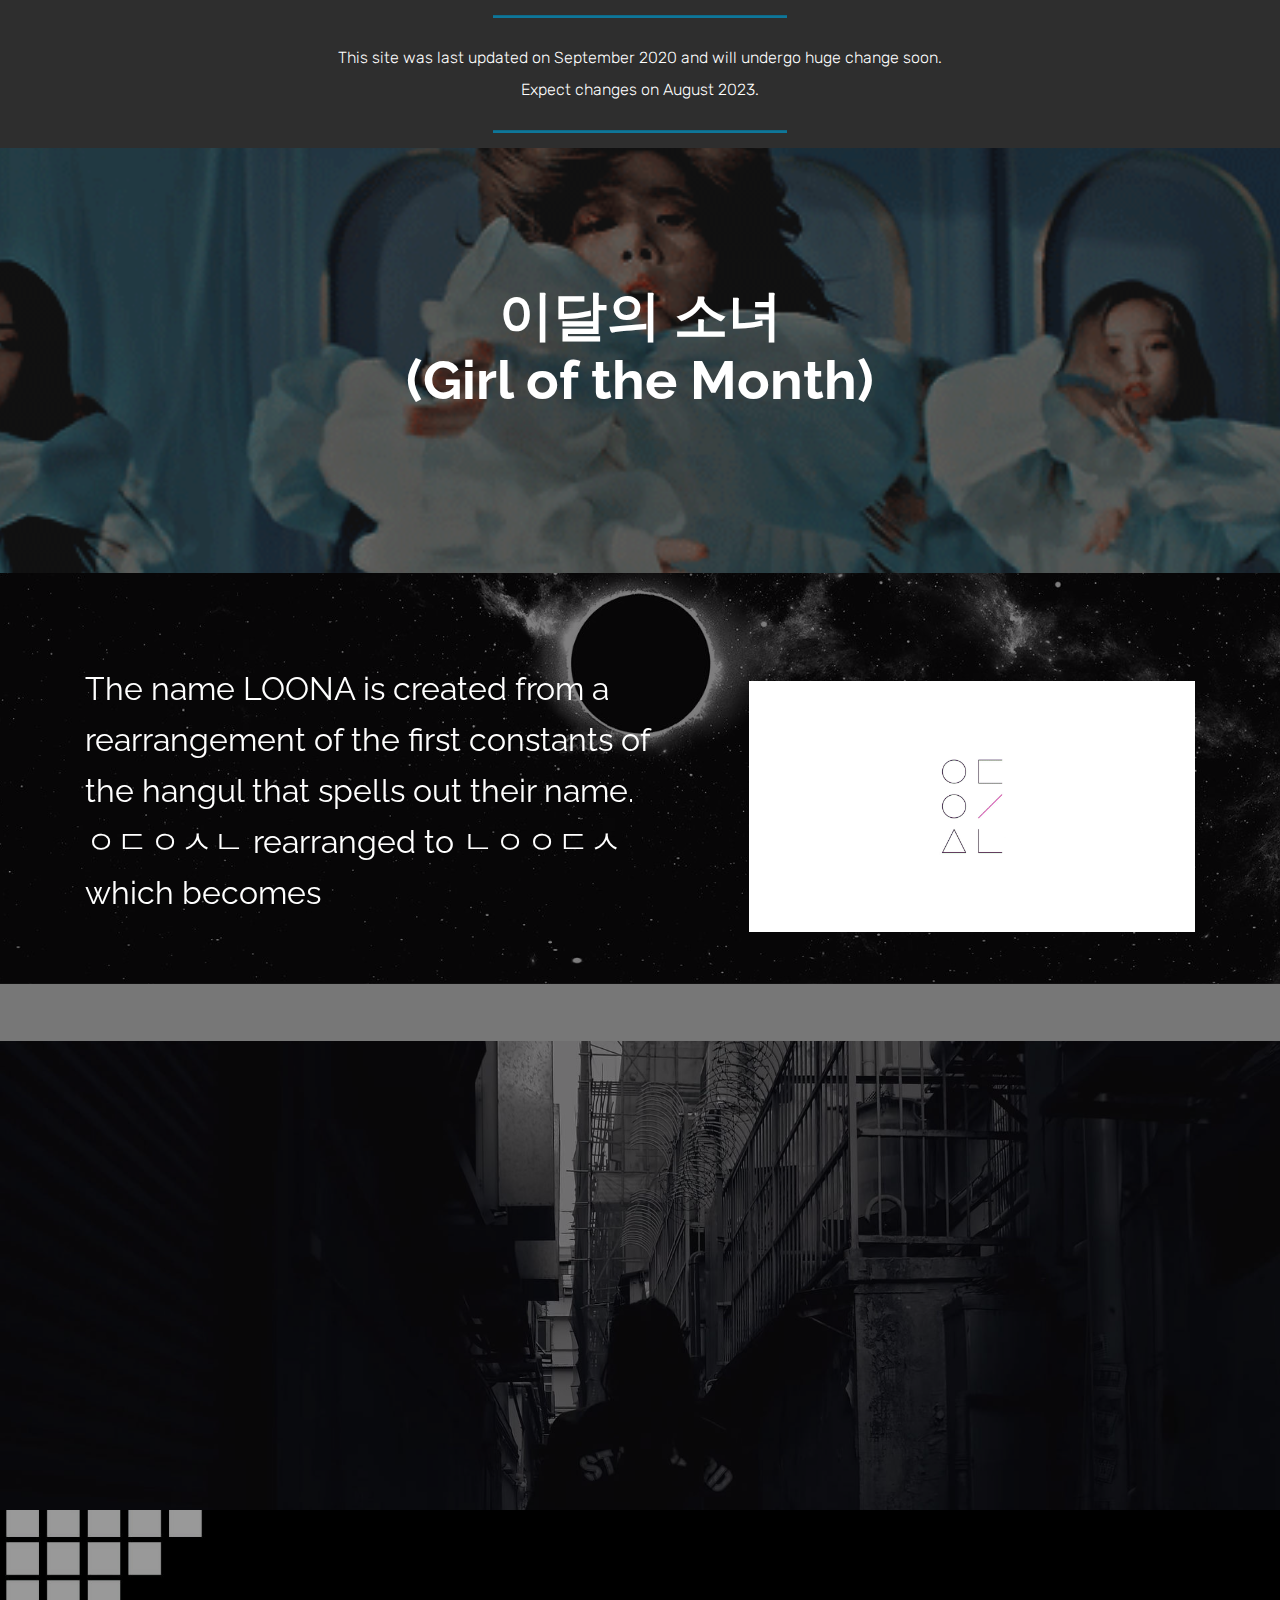
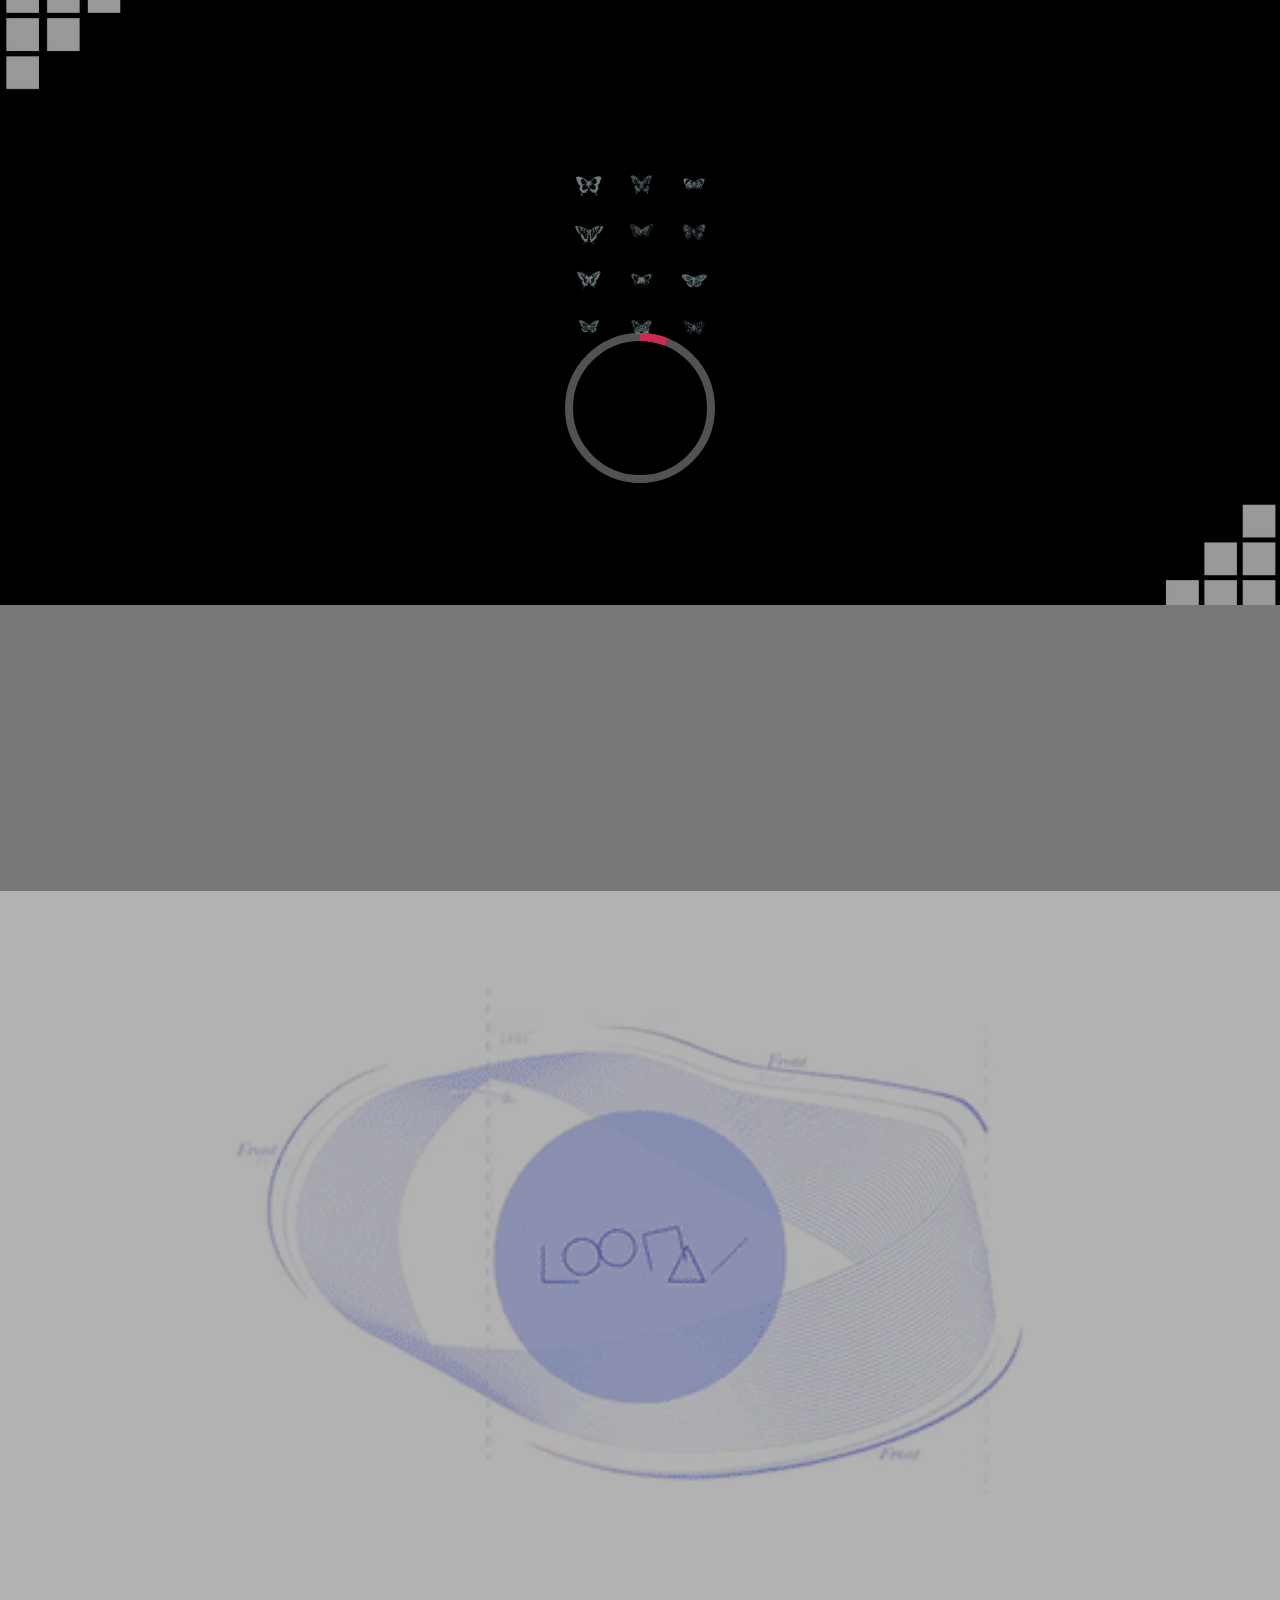
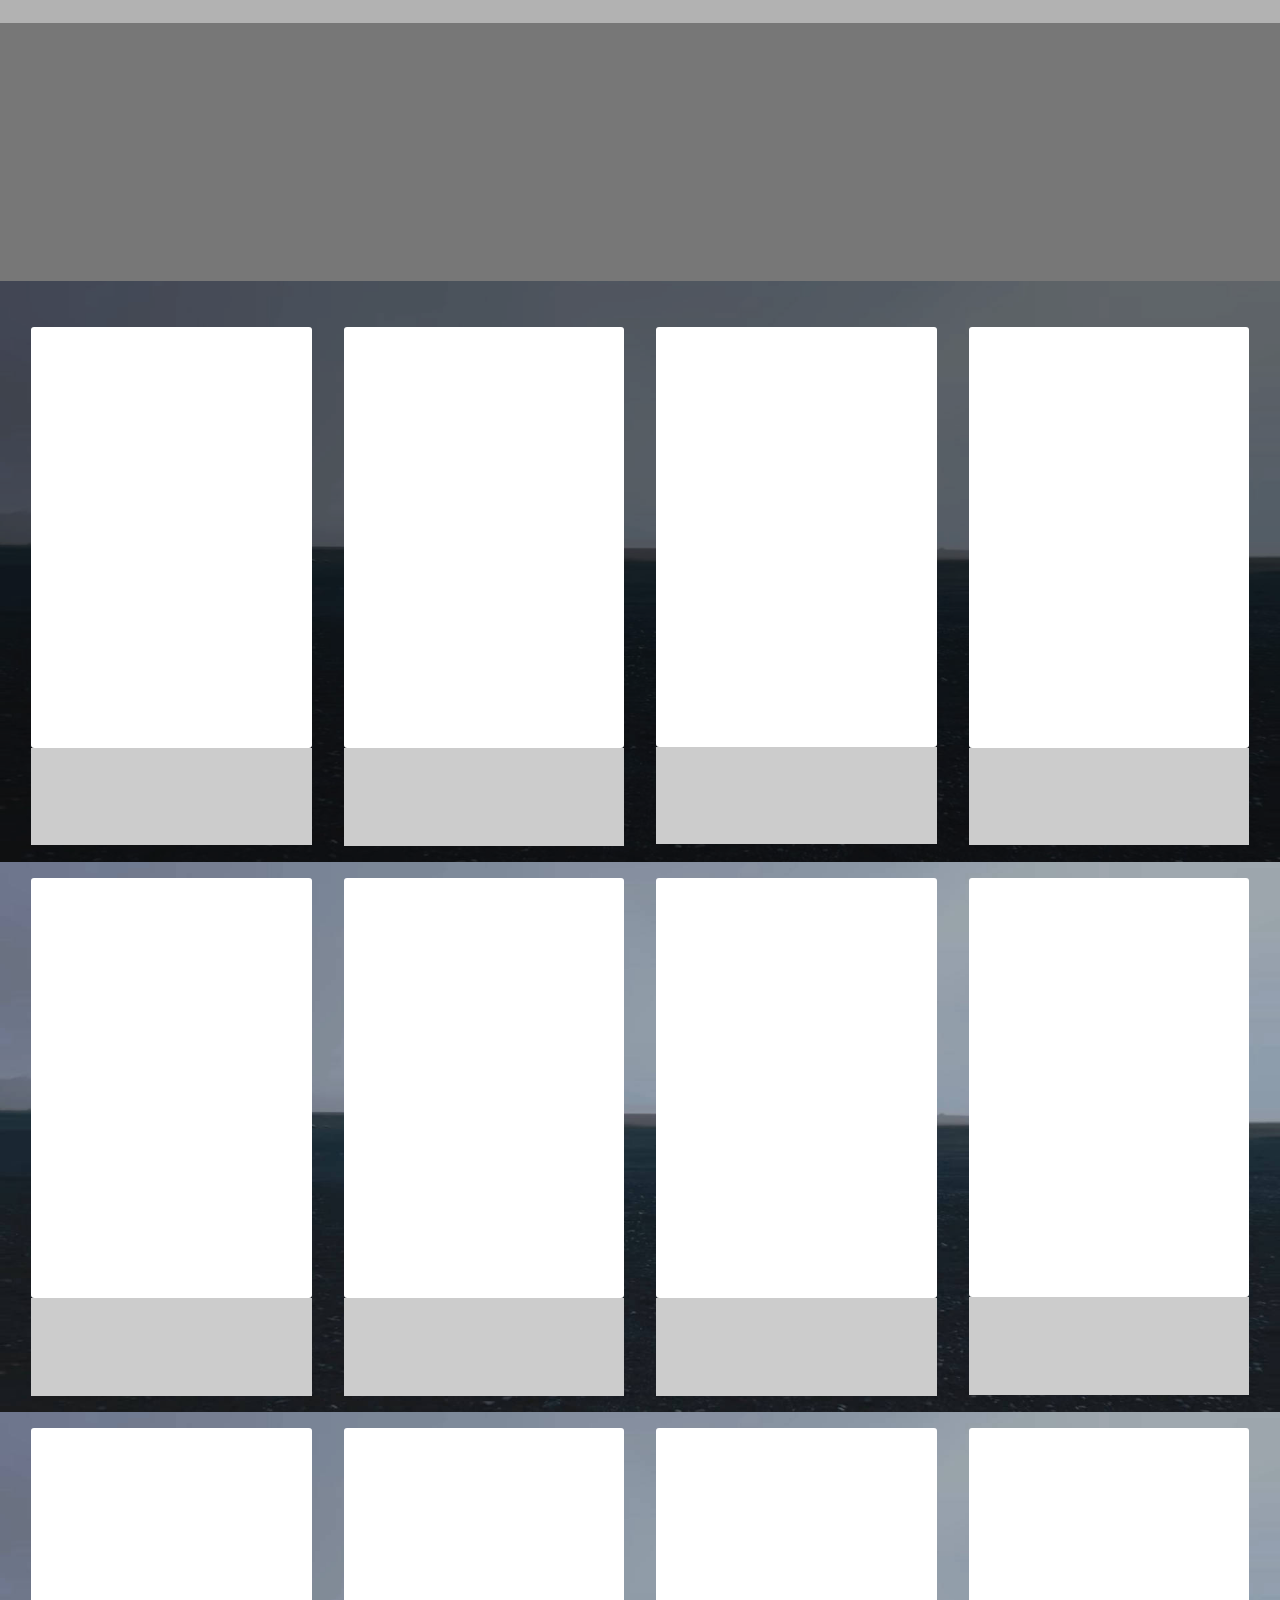
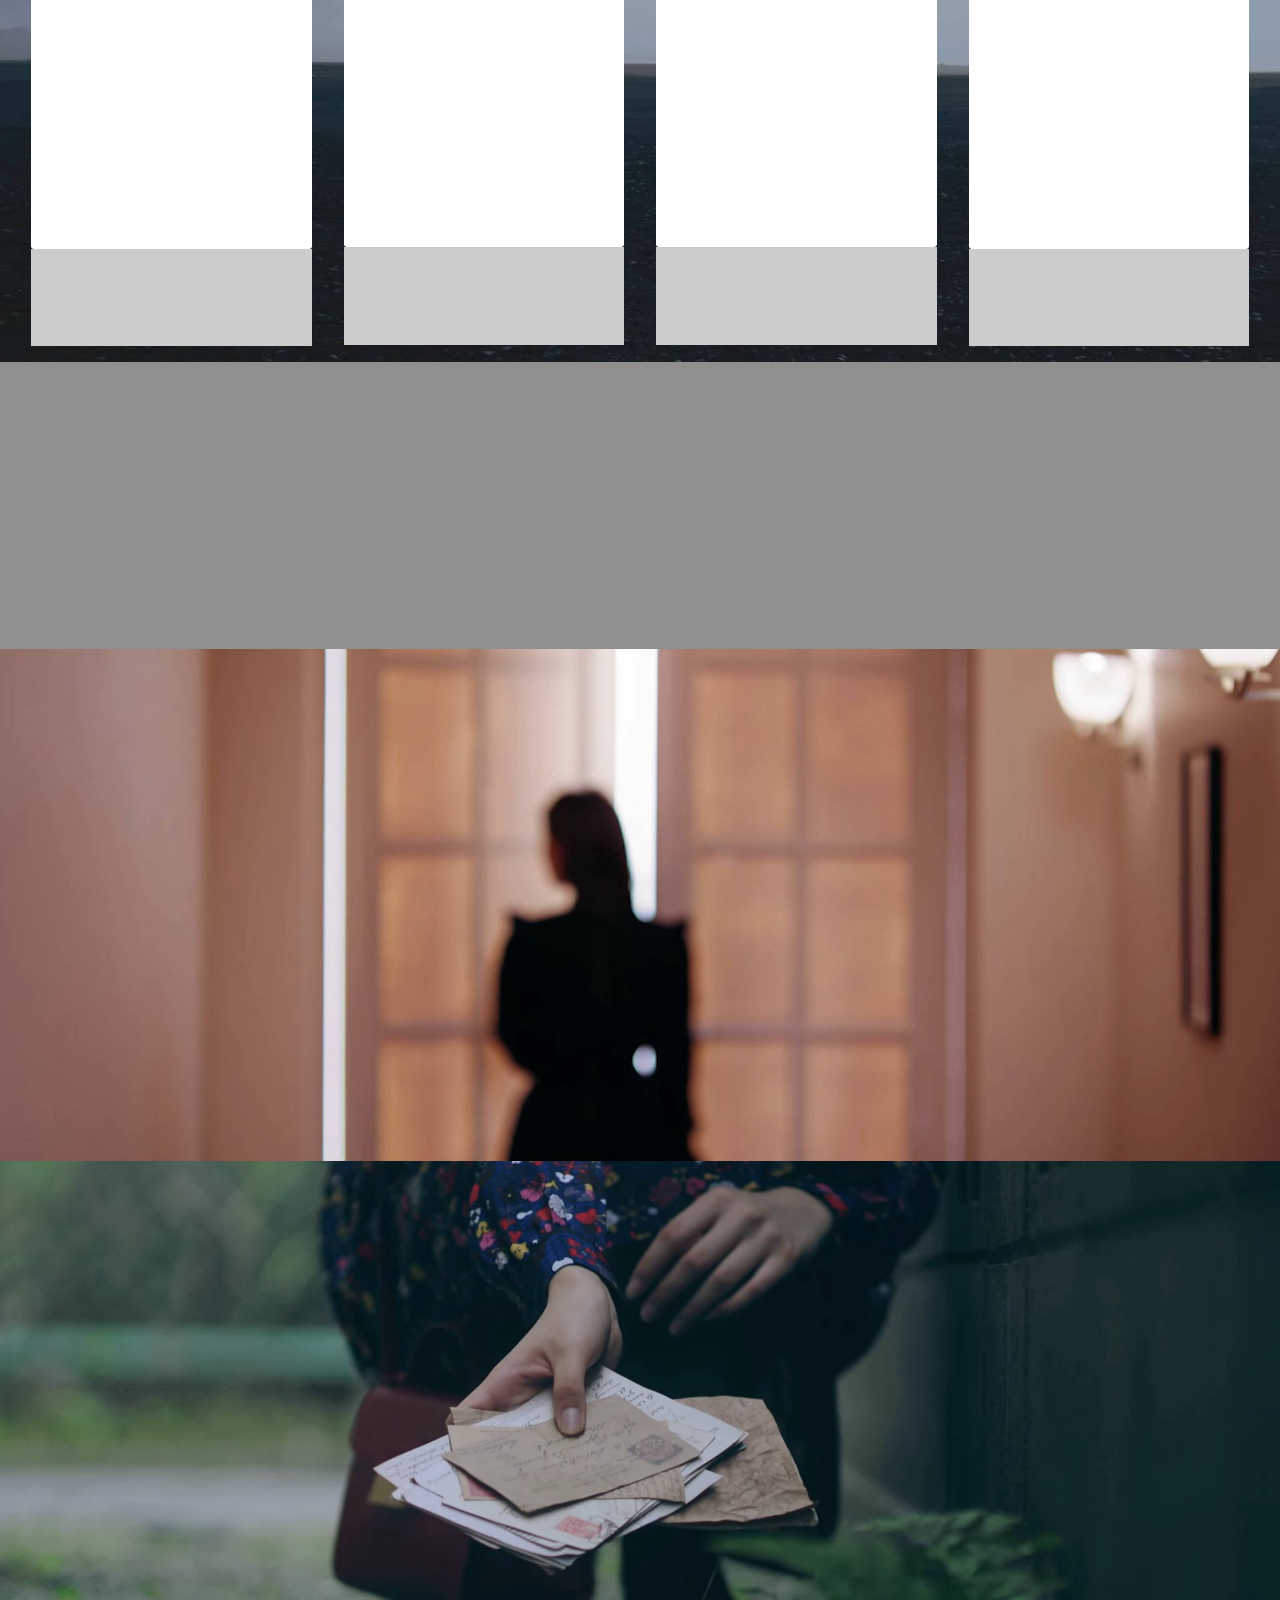
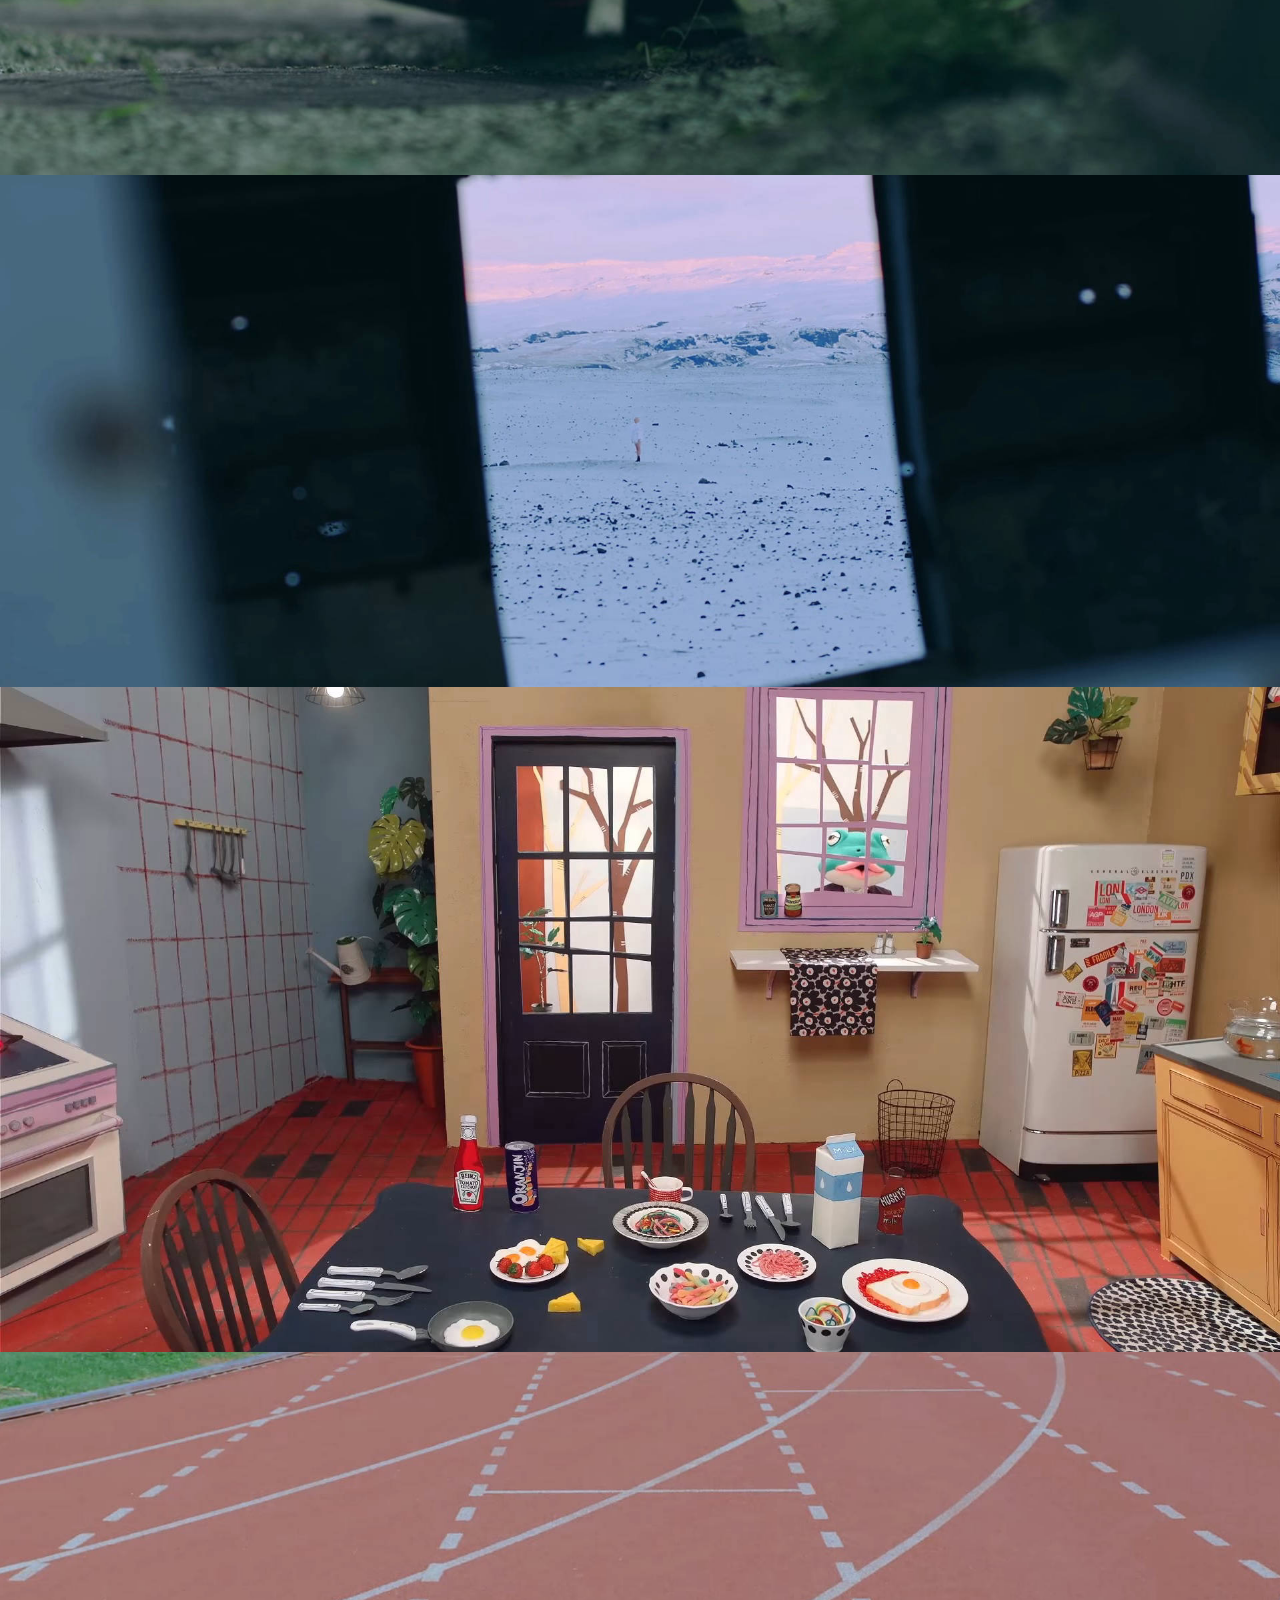
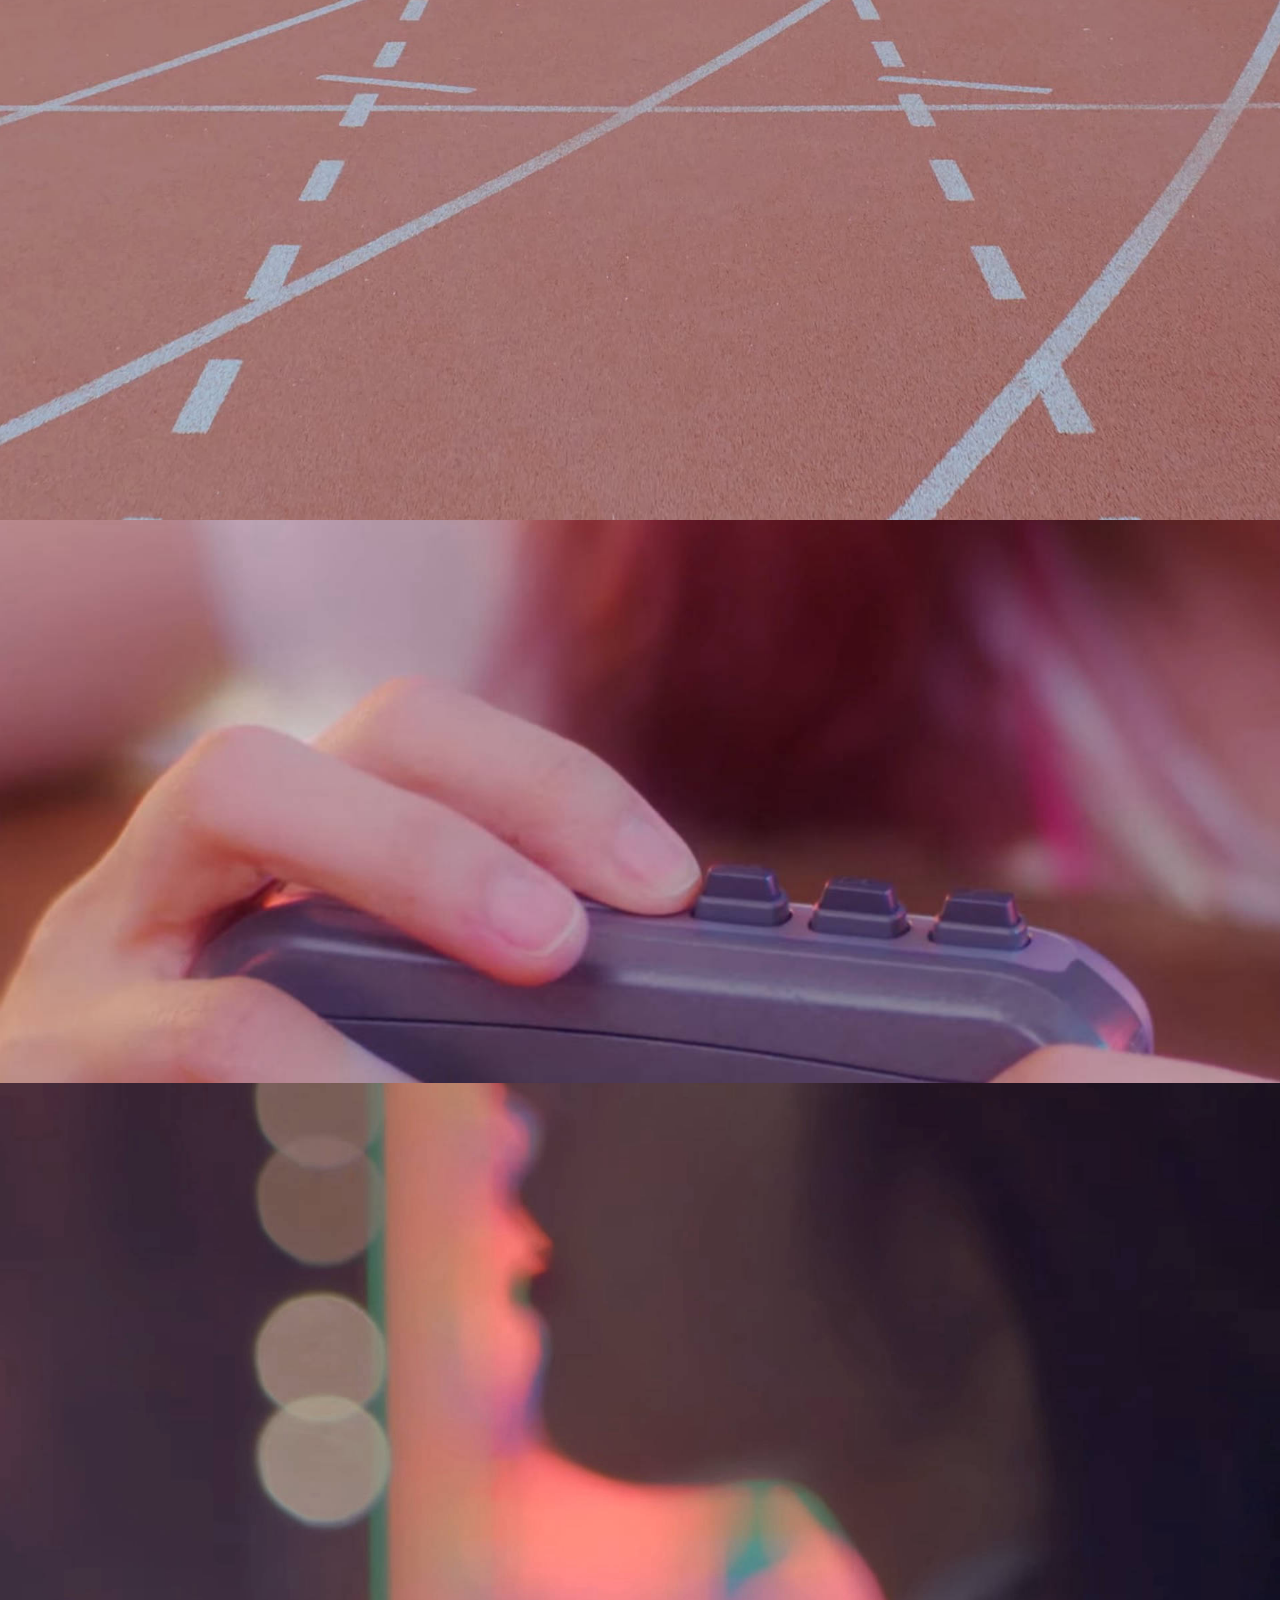
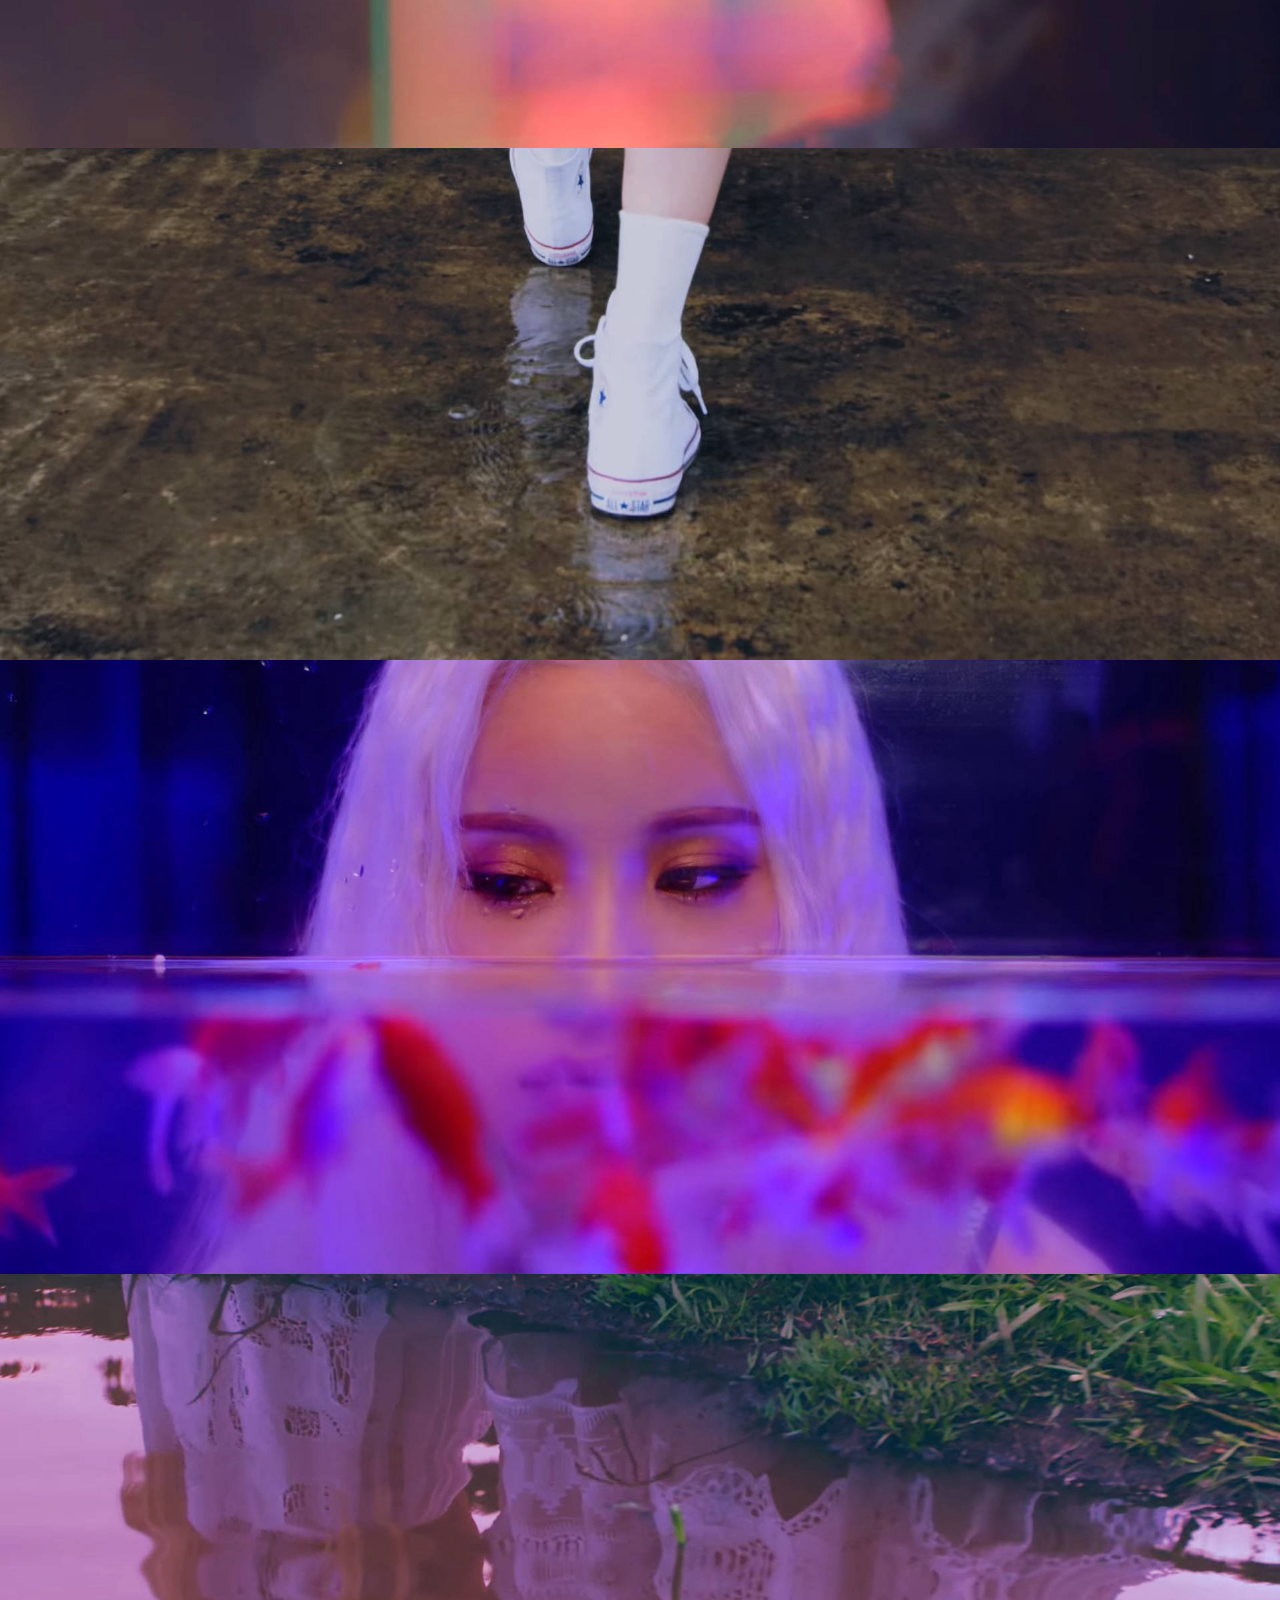
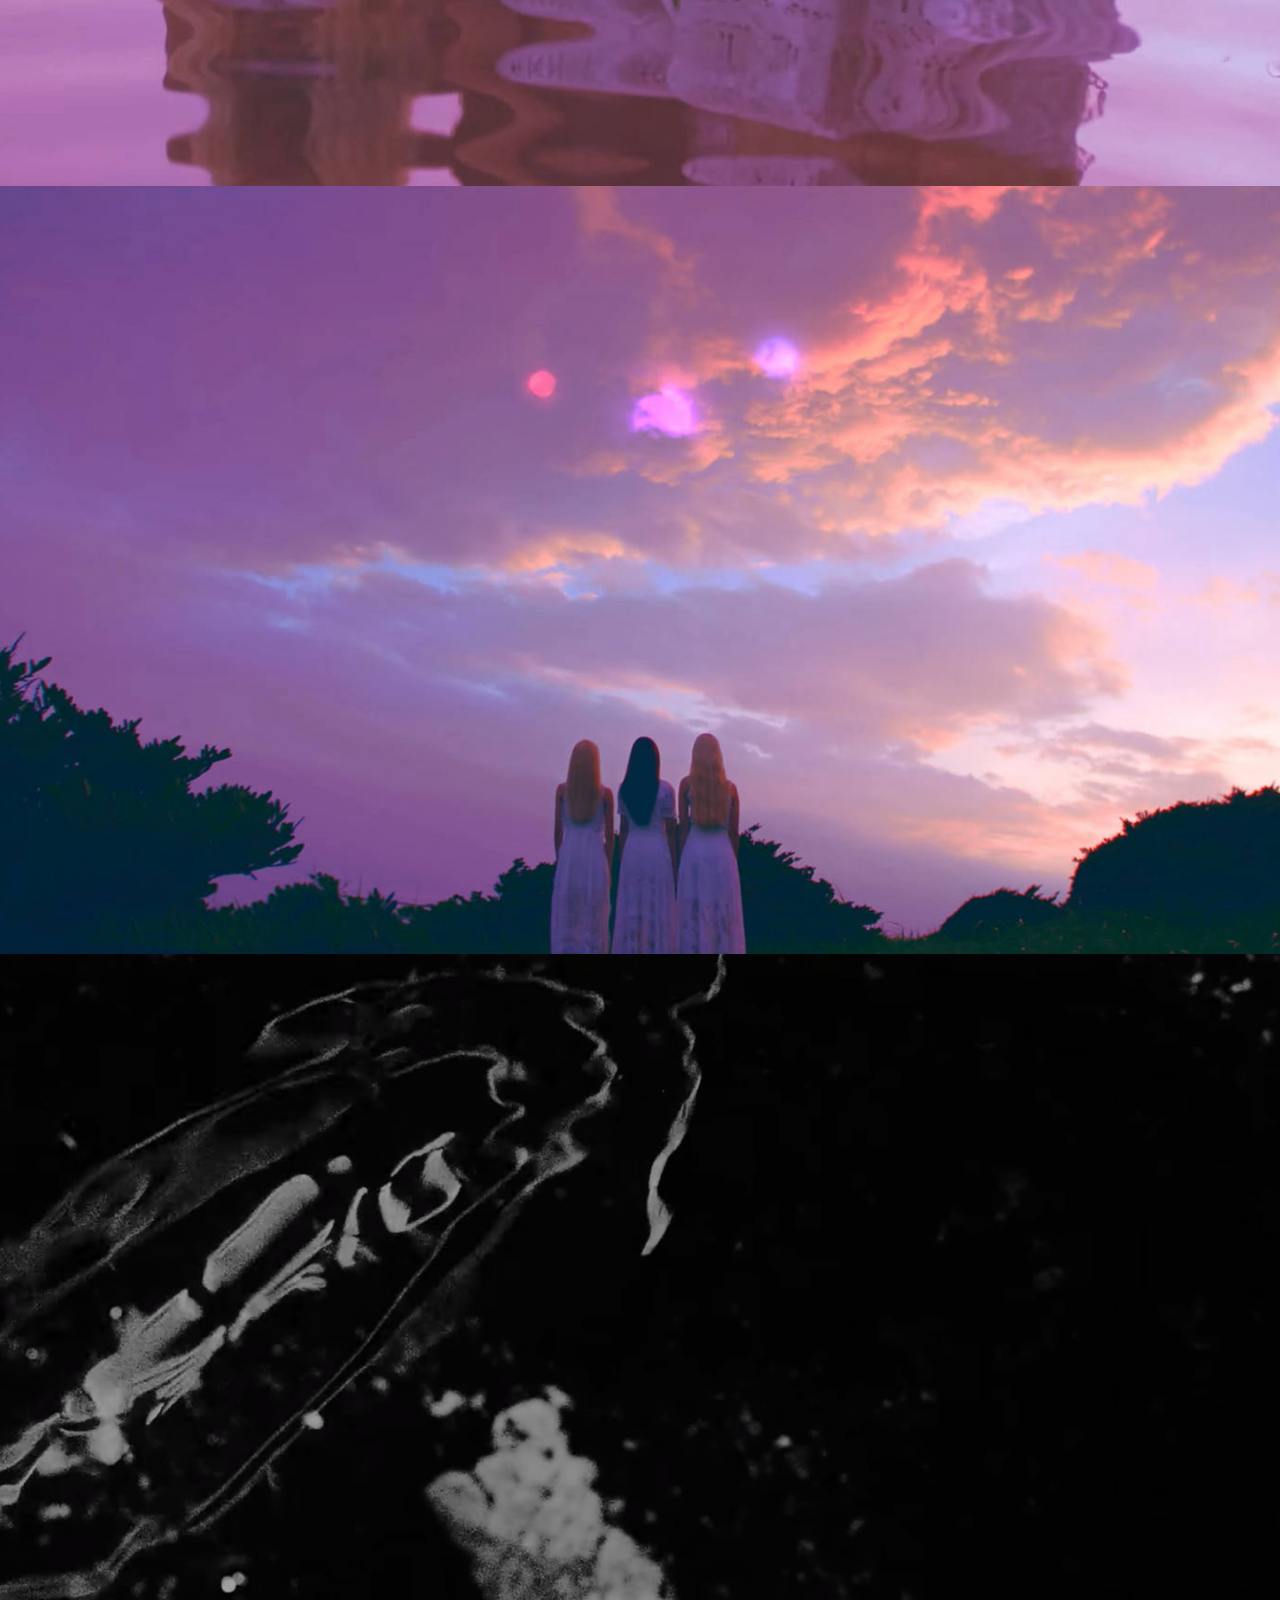
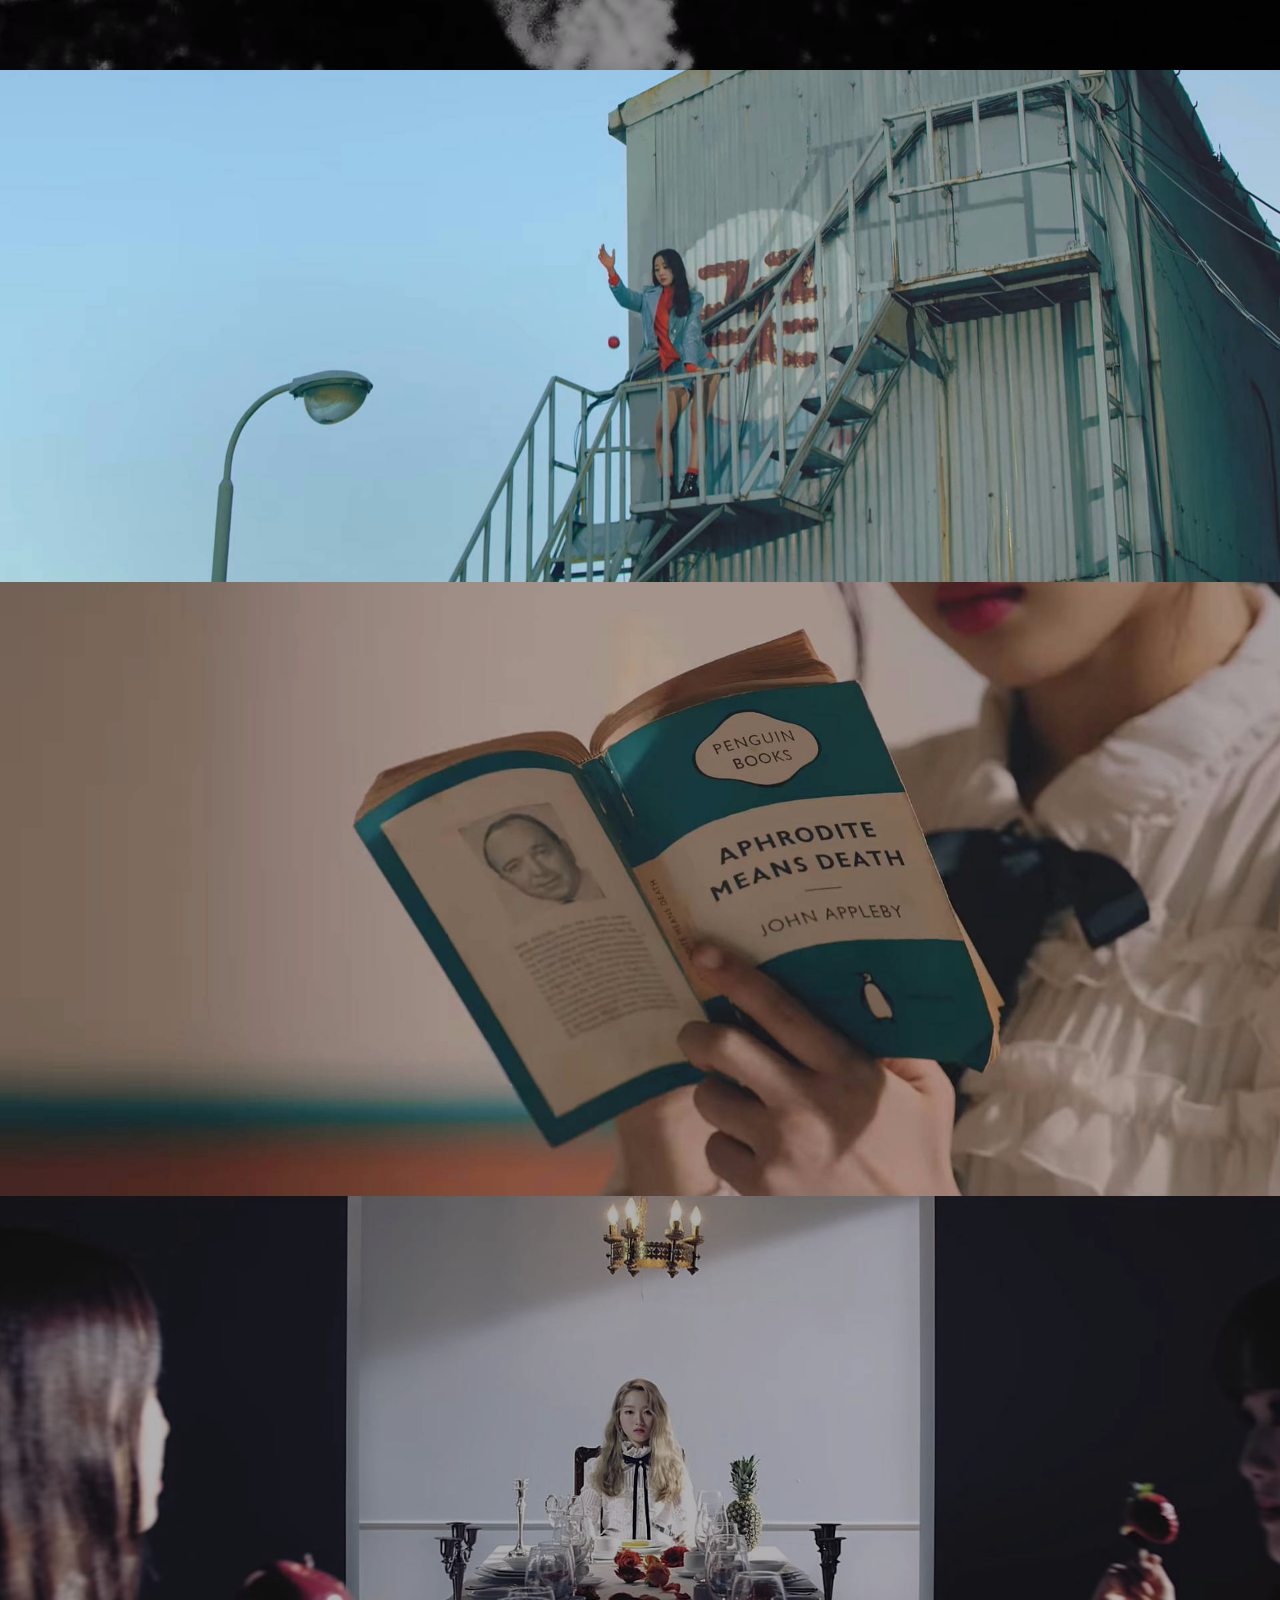
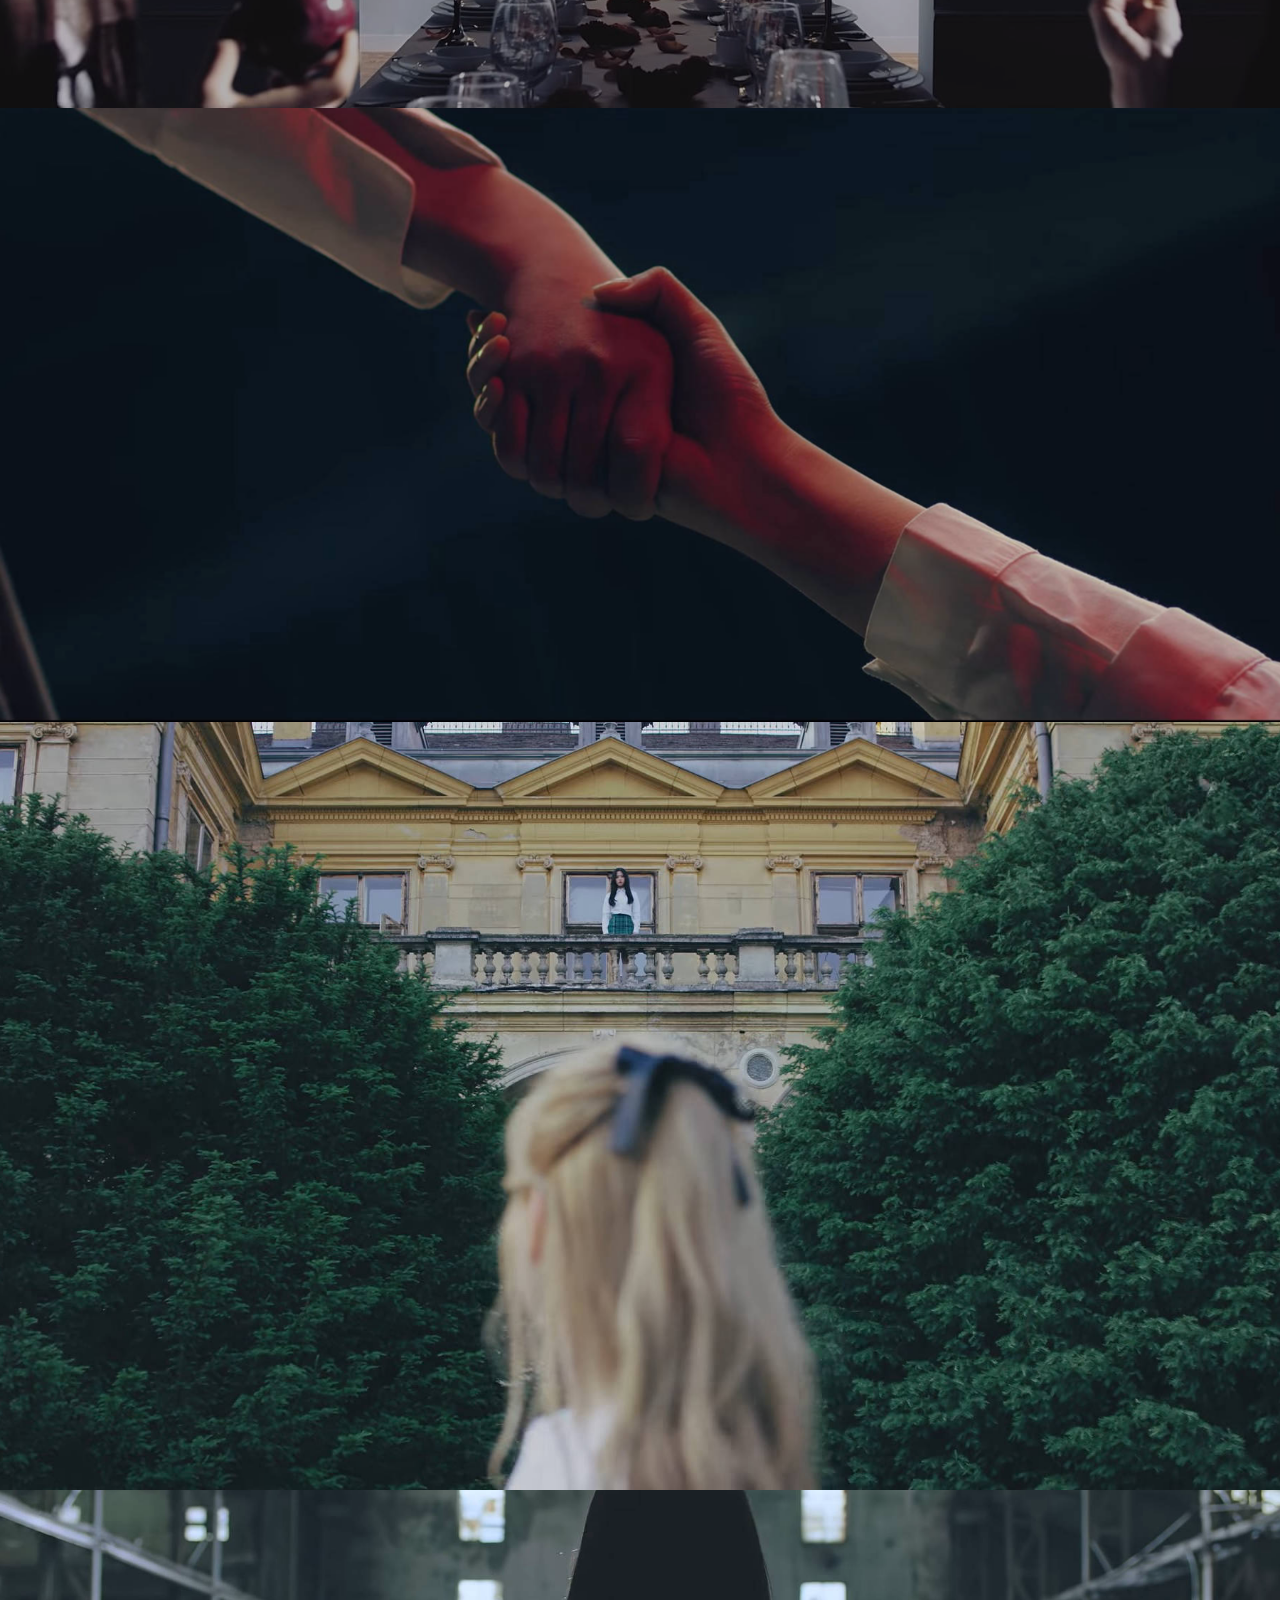
==== commit 5c79636b: "Add files via upload" ====
--- a/index.html
+++ b/index.html
@@ -1472,11 +1472,9 @@
 
         </div>
     </div>
-</section><section class="display-7" style="padding: 0;align-items: center;justify-content: center;flex-wrap: wrap;    align-content: center;display: flex;position: relative;height: 4rem;"><a href="https://mobiri.se/" style="flex: 1 1;height: 4rem;position: absolute;width: 100%;z-index: 1;"><img alt="" style="height: 4rem;" src="[data-uri]"></a></section>
-  
-  <script src="assets/popper/popper.min.js"></script>  <script src="assets/web/assets/jquery/jquery.min.js"></script>  <script src="assets/bootstrap/js/bootstrap.min.js"></script>  <script src="assets/tether/tether.min.js"></script>  <script src="assets/smoothscroll/smooth-scroll.js"></script>  <script src="assets/viewportchecker/jquery.viewportchecker.js"></script>  <script src="assets/parallax/jarallax.min.js"></script>  <script src="assets/as-pie-progress/jquery-as-pie-progress.min.js"></script>  <script src="assets/countdown/jquery.countdown.min.js"></script>  <script src="assets/theme/js/script.js"></script>  
+</section><section class="display-7" style="padding: 0;align-items: center;justify-content: center;flex-wrap: wrap;    align-content: center;display: flex;position: relative;height: 4rem;"><a href="https://mobiri.se/" style="flex: 1 1;height: 4rem;position: absolute;width: 100%;z-index: 1;"><img alt="" style="height: 4rem;" src="[data-uri]"></a><p style="margin: 0;text-align: center;" class="display-7">Made with &#8204;</p><a style="z-index:1" href="https://mobirise.com/builder/landing-page-software.html">Landing Page Software</a></section><script src="assets/popper/popper.min.js"></script>  <script src="assets/web/assets/jquery/jquery.min.js"></script>  <script src="assets/bootstrap/js/bootstrap.min.js"></script>  <script src="assets/tether/tether.min.js"></script>  <script src="assets/smoothscroll/smooth-scroll.js"></script>  <script src="assets/viewportchecker/jquery.viewportchecker.js"></script>  <script src="assets/parallax/jarallax.min.js"></script>  <script src="assets/as-pie-progress/jquery-as-pie-progress.min.js"></script>  <script src="assets/countdown/jquery.countdown.min.js"></script>  <script src="assets/theme/js/script.js"></script>  
   
   
   <input name="animation" type="hidden">
   </body>
-</html>
+</html>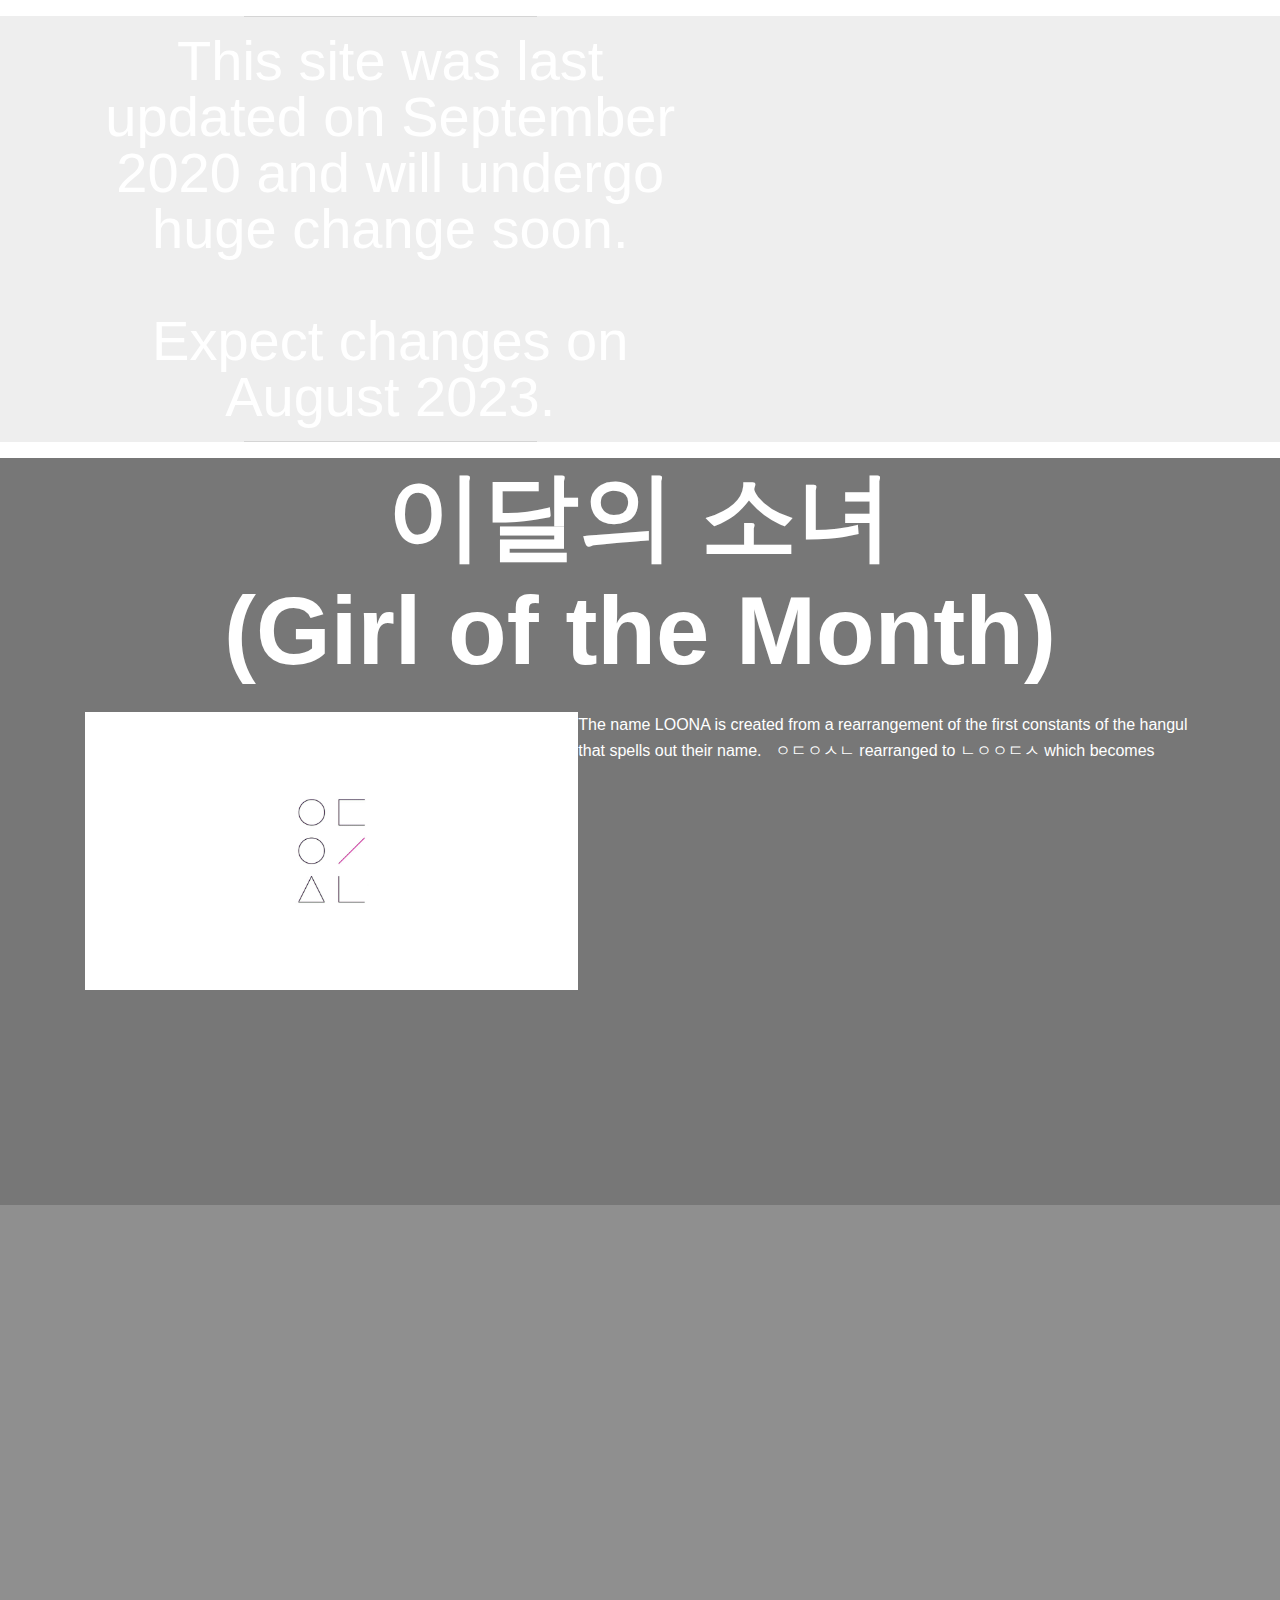
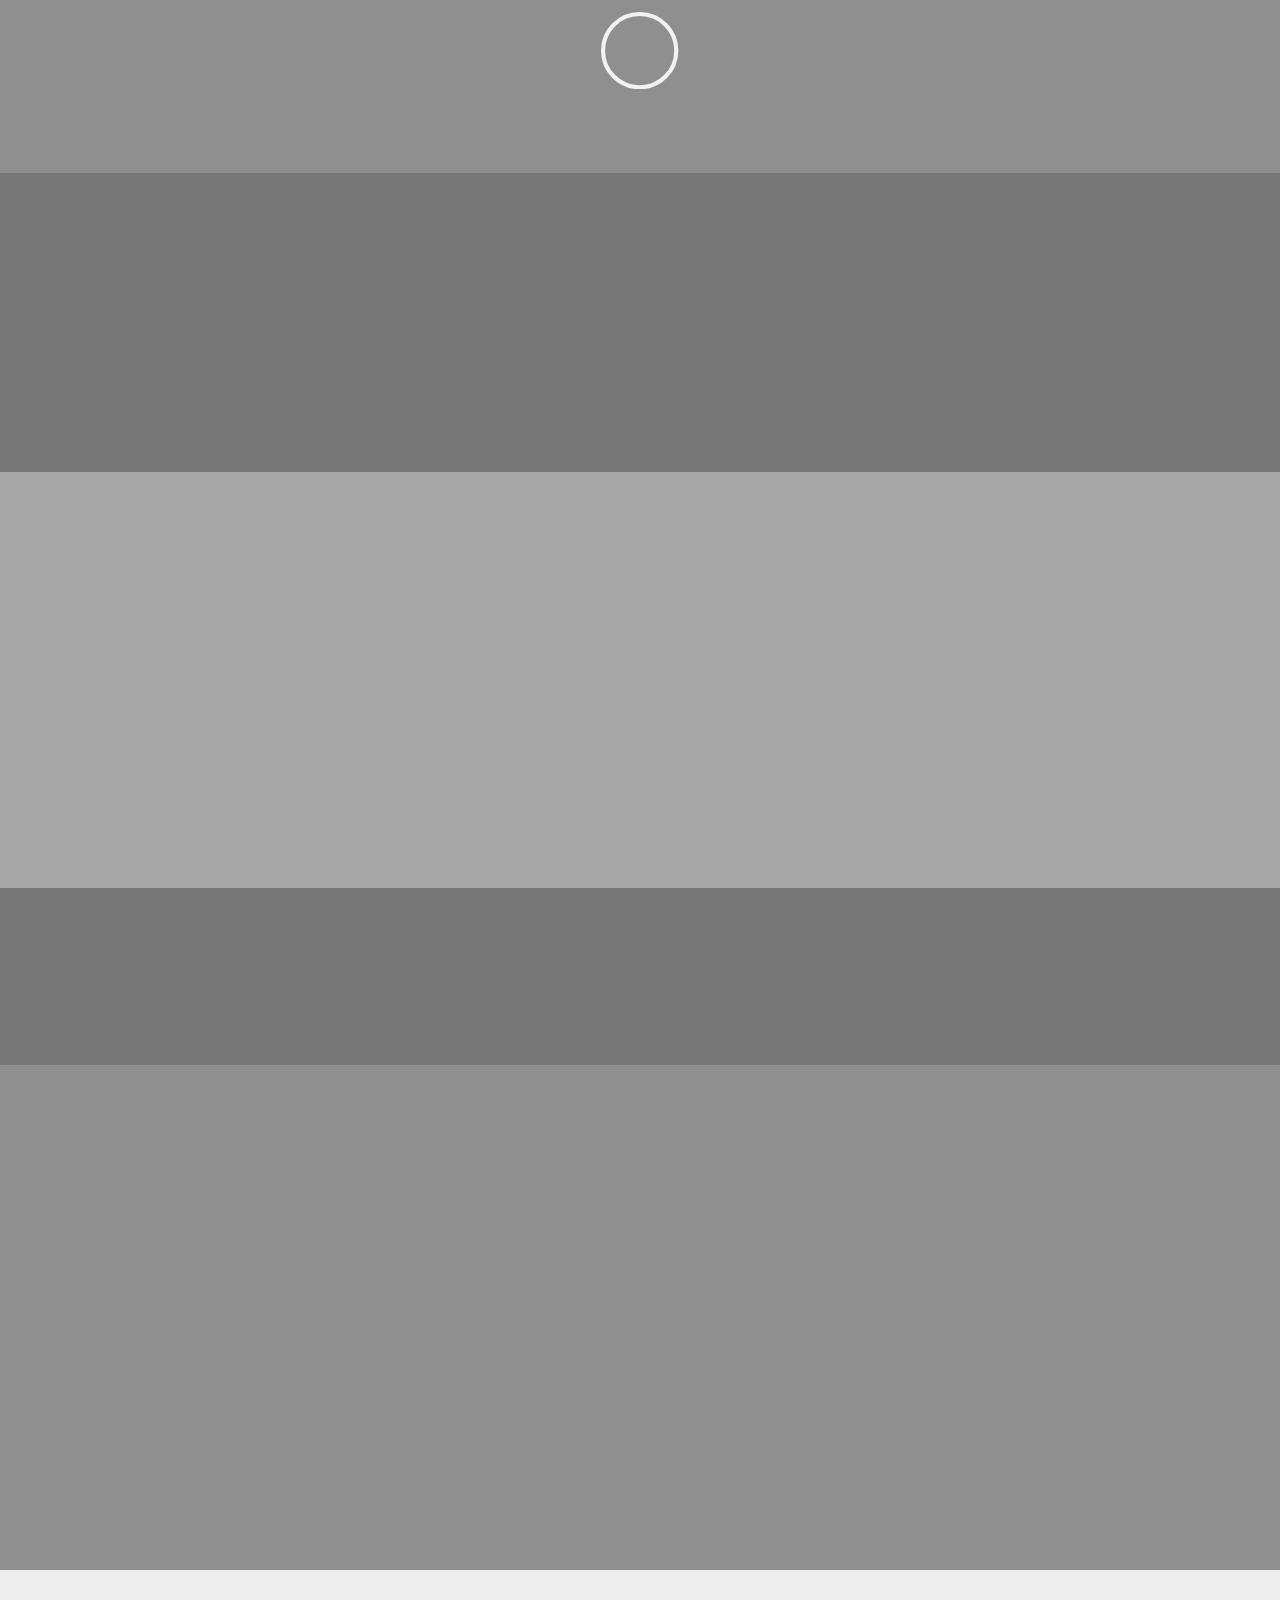
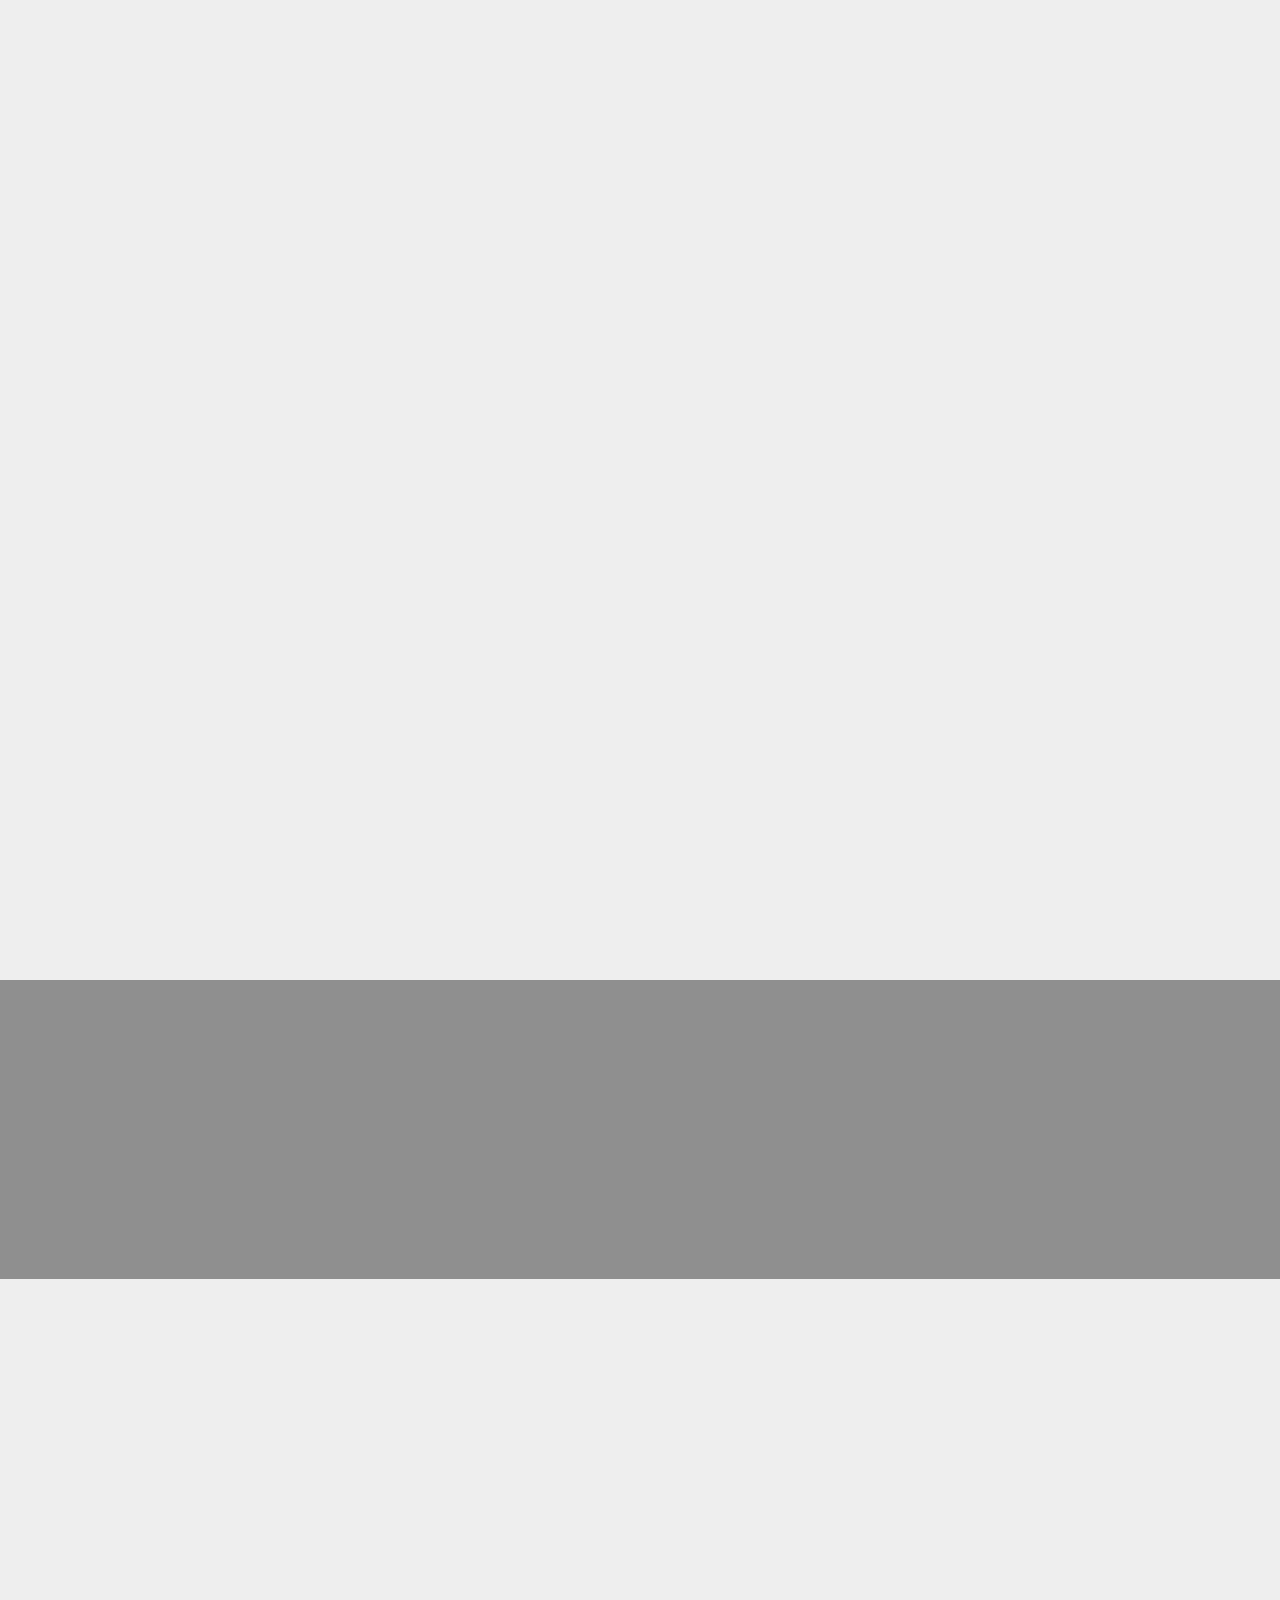
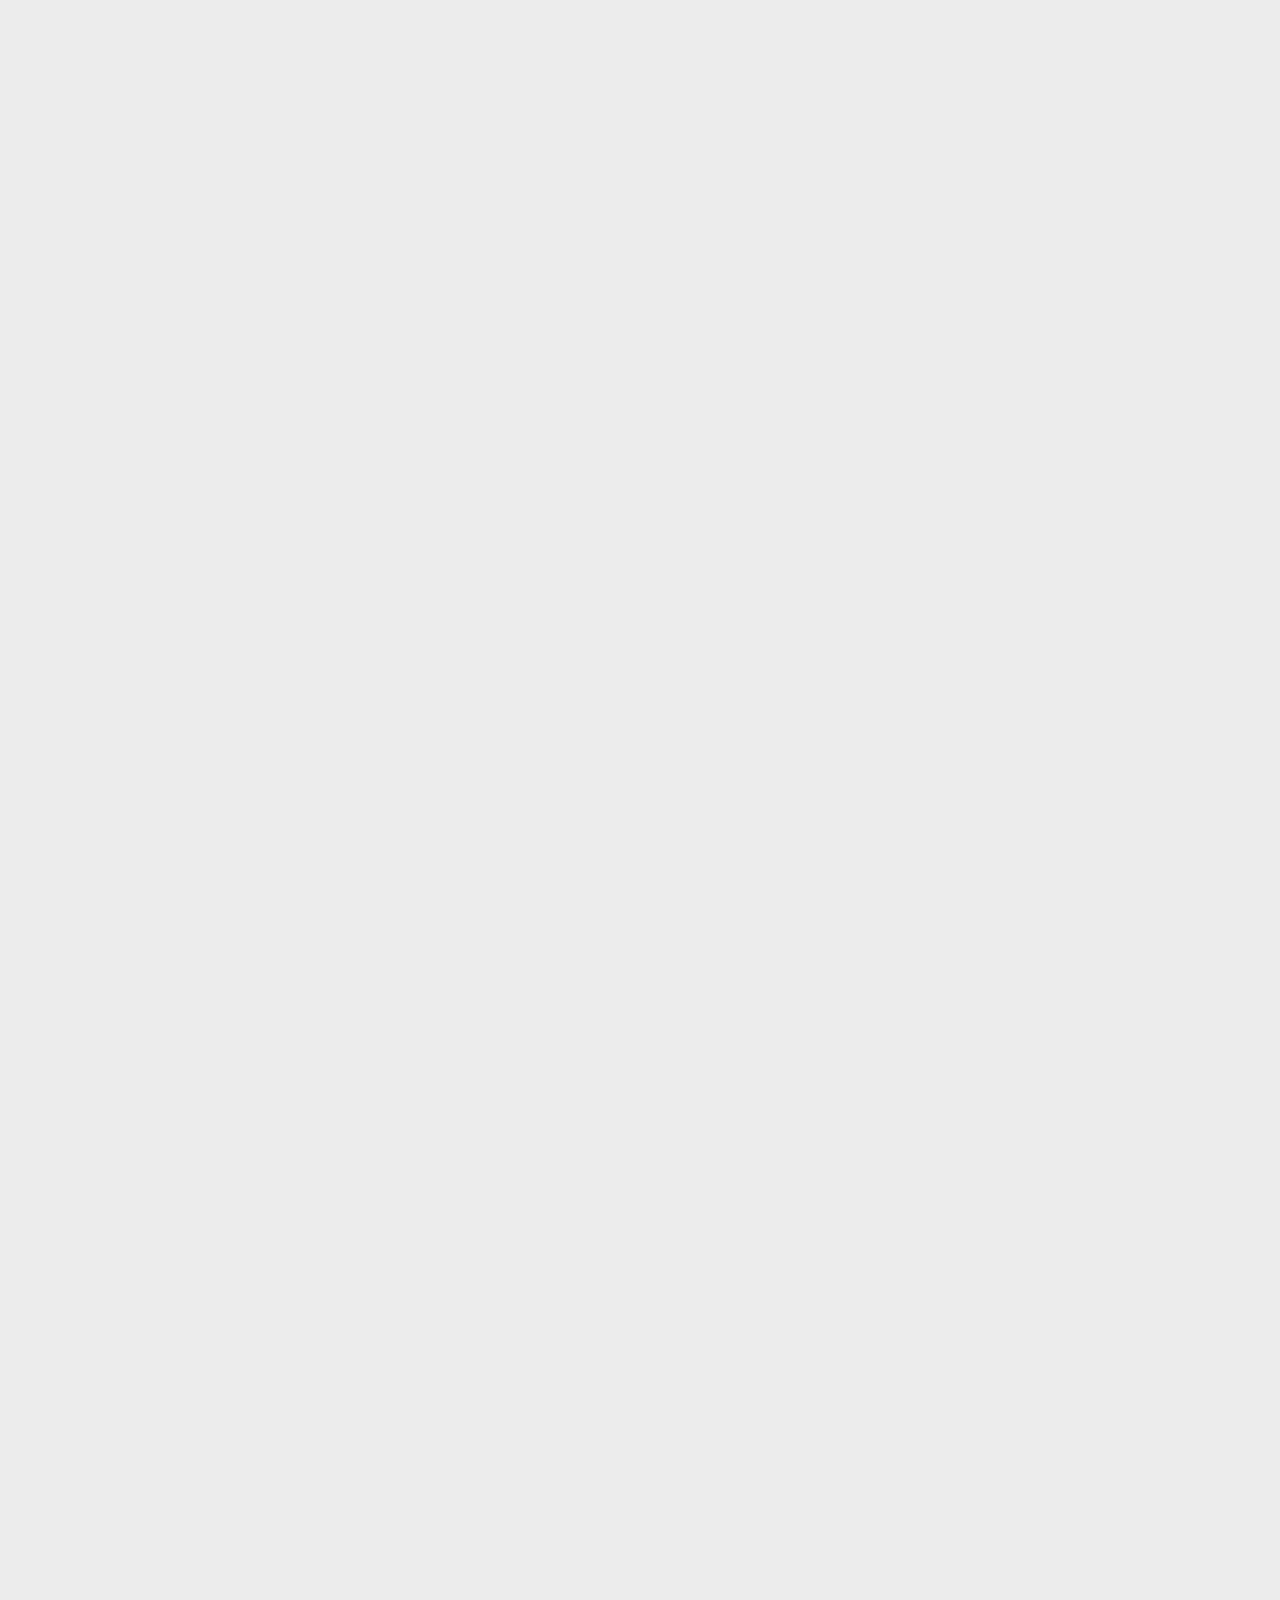
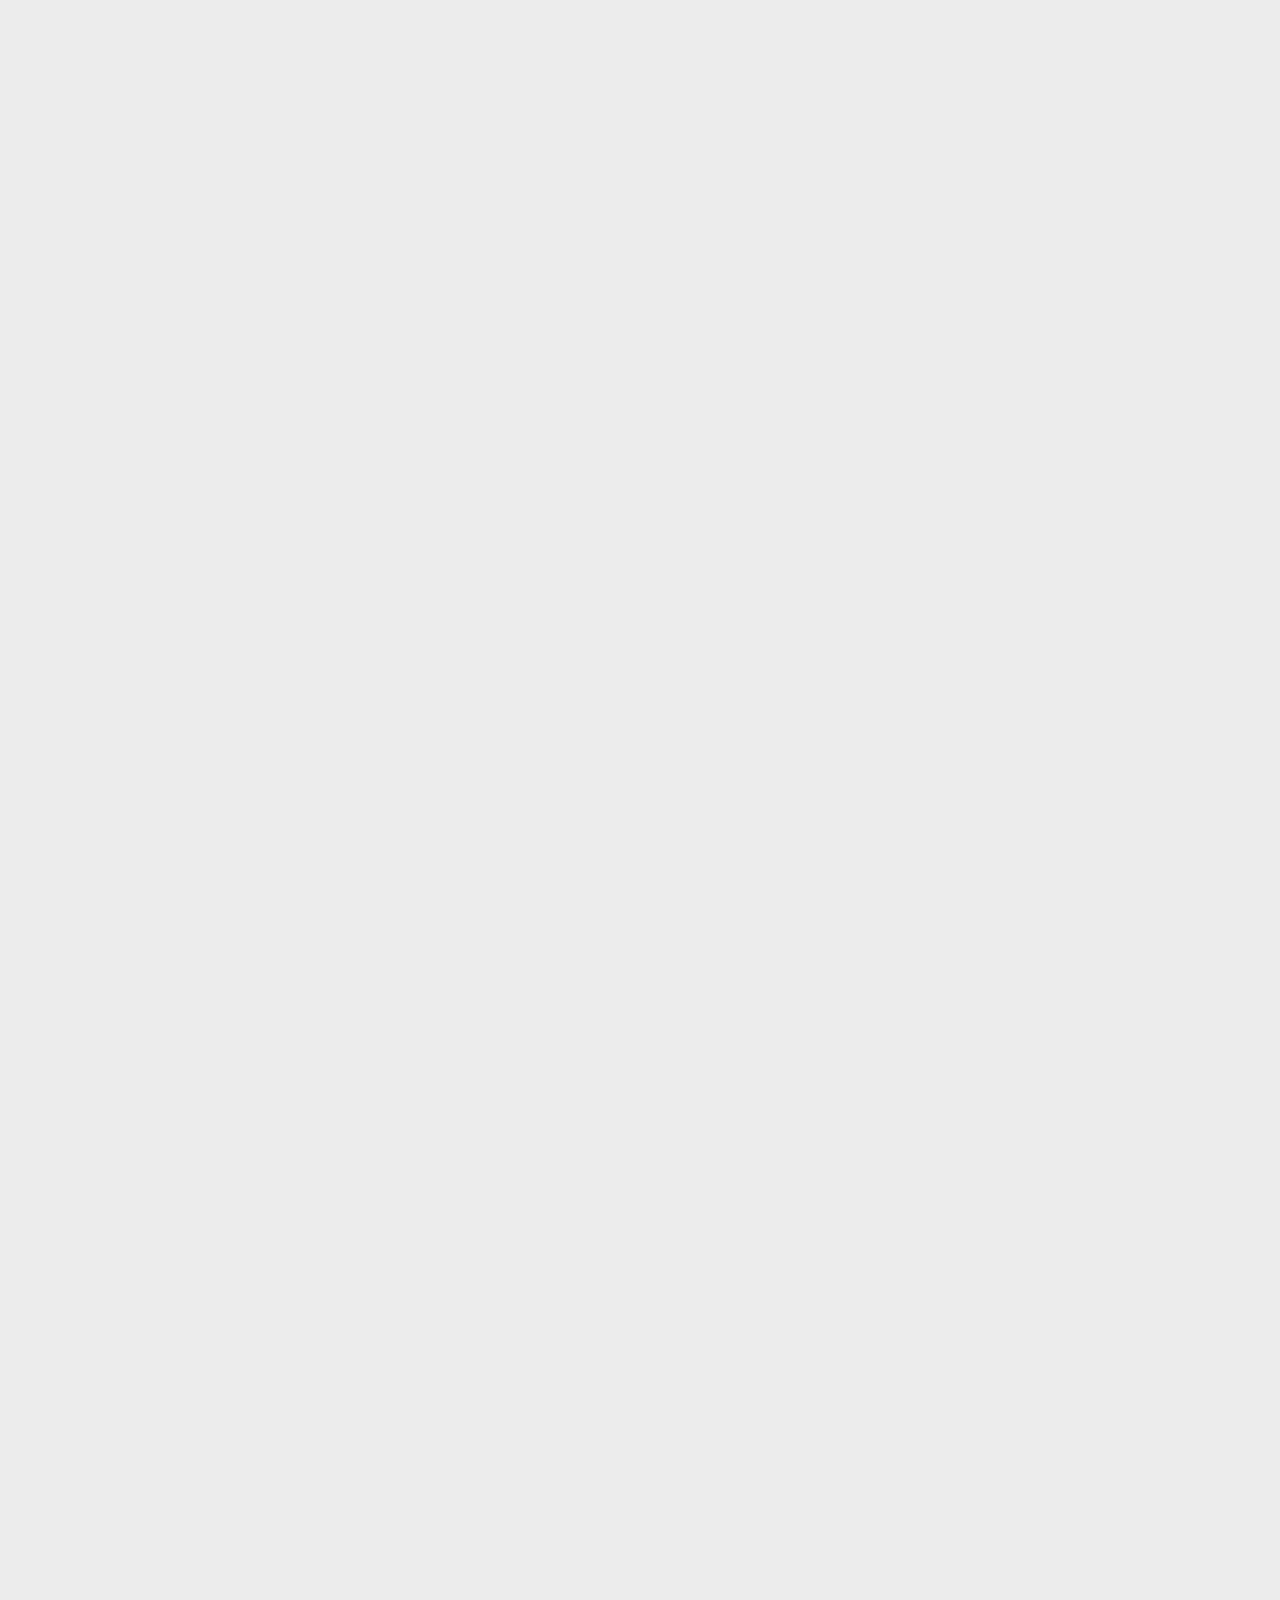
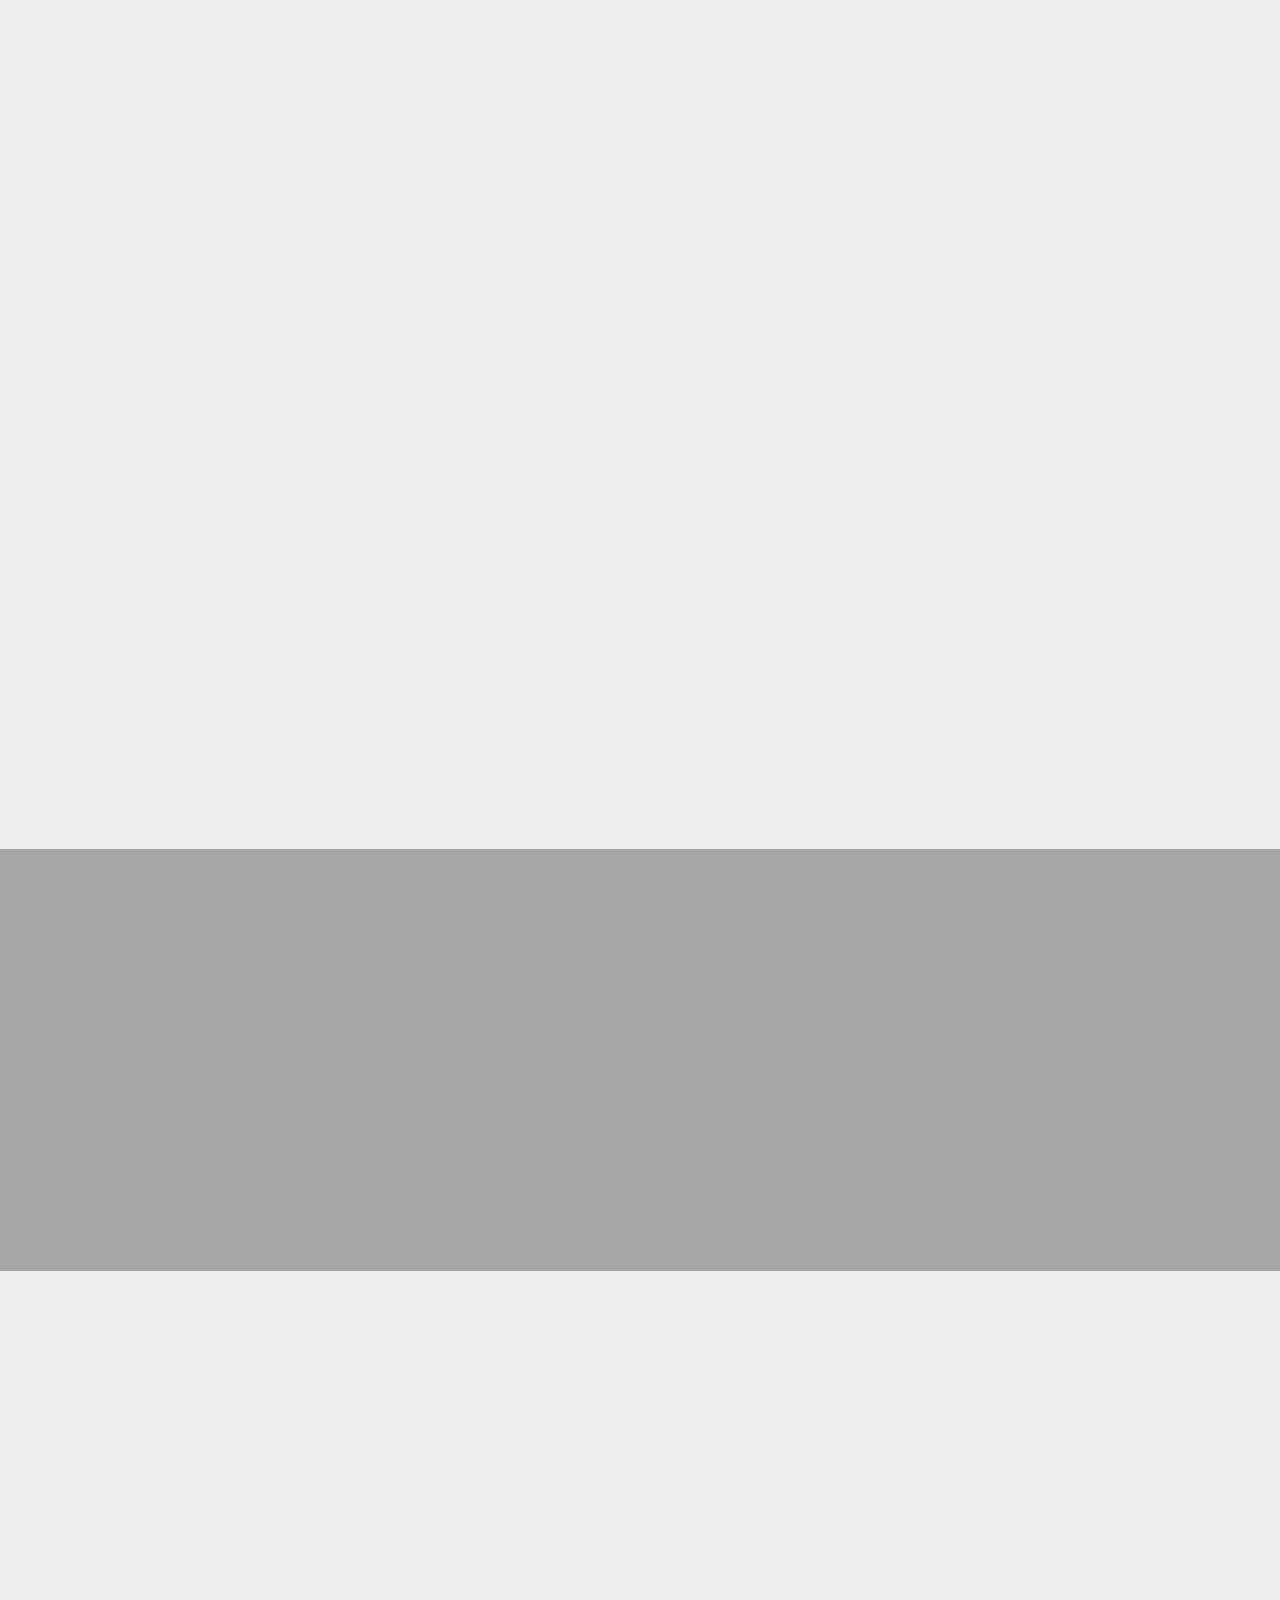
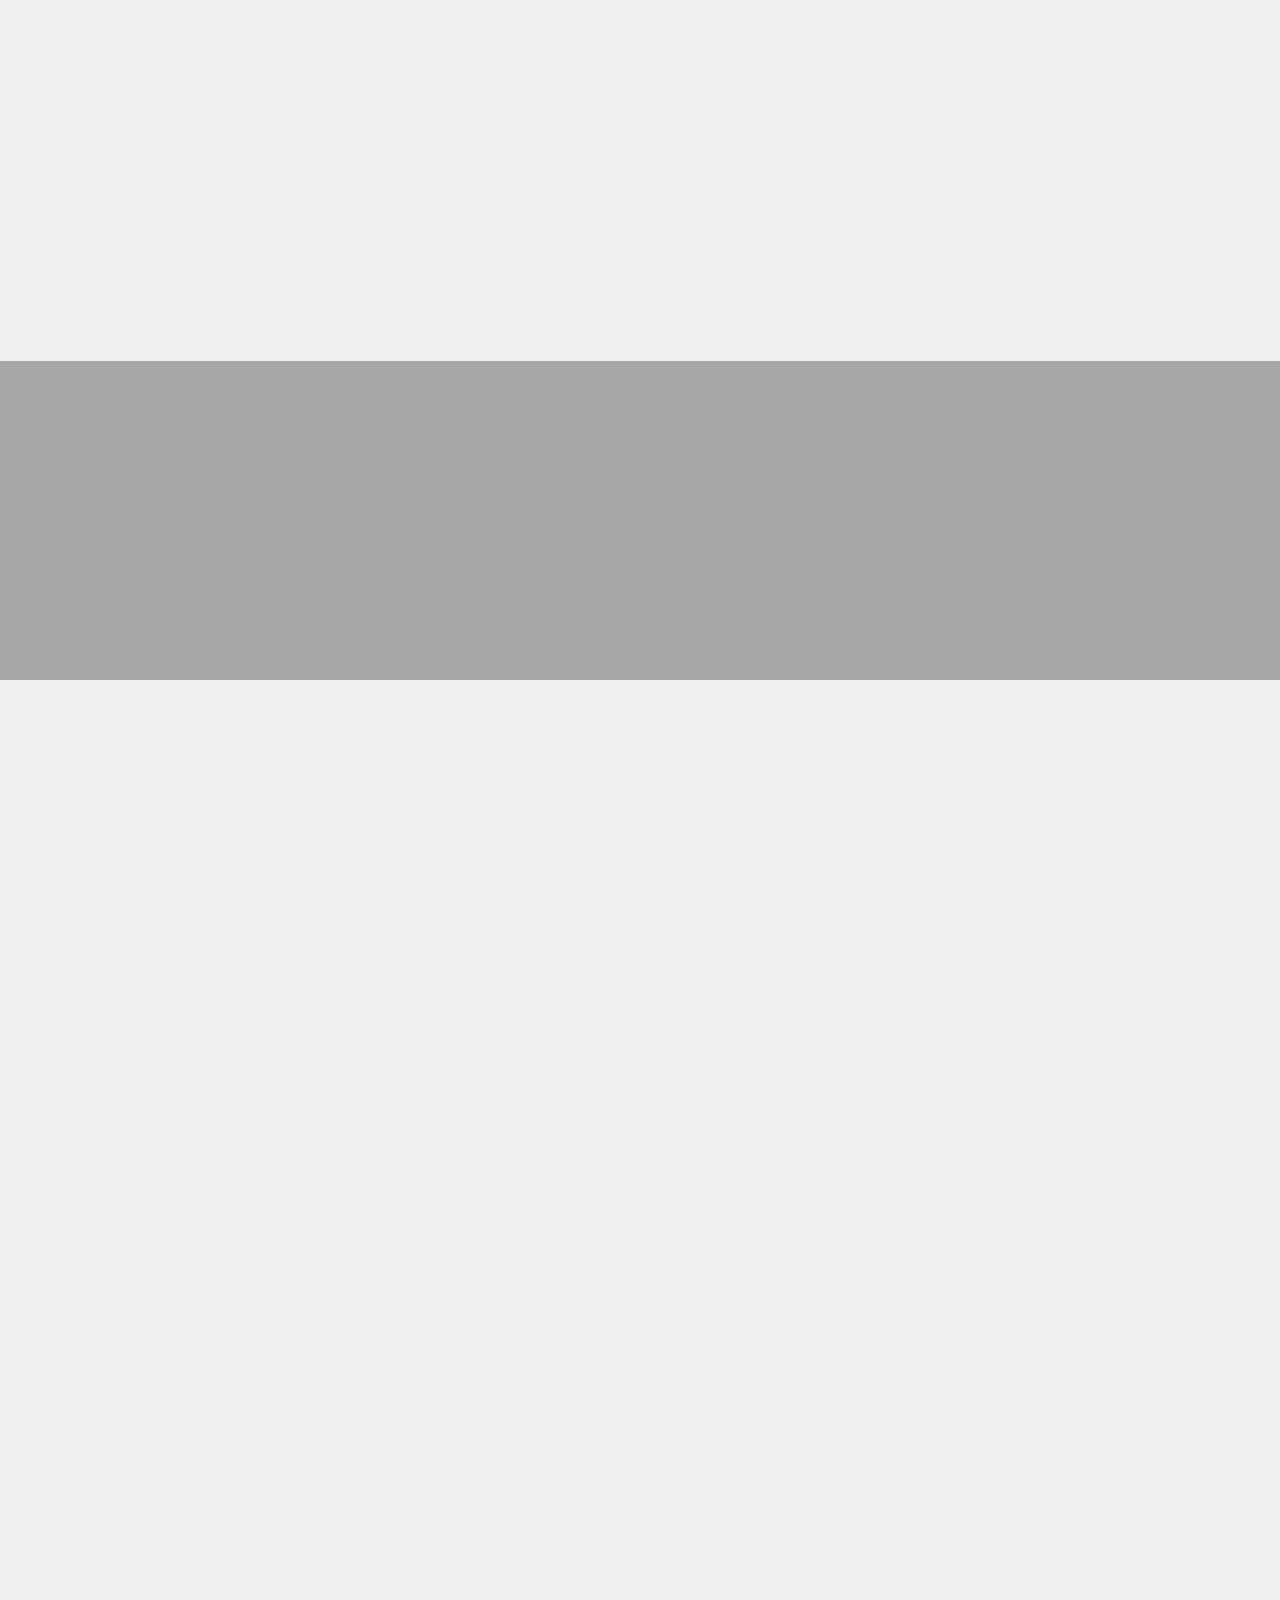
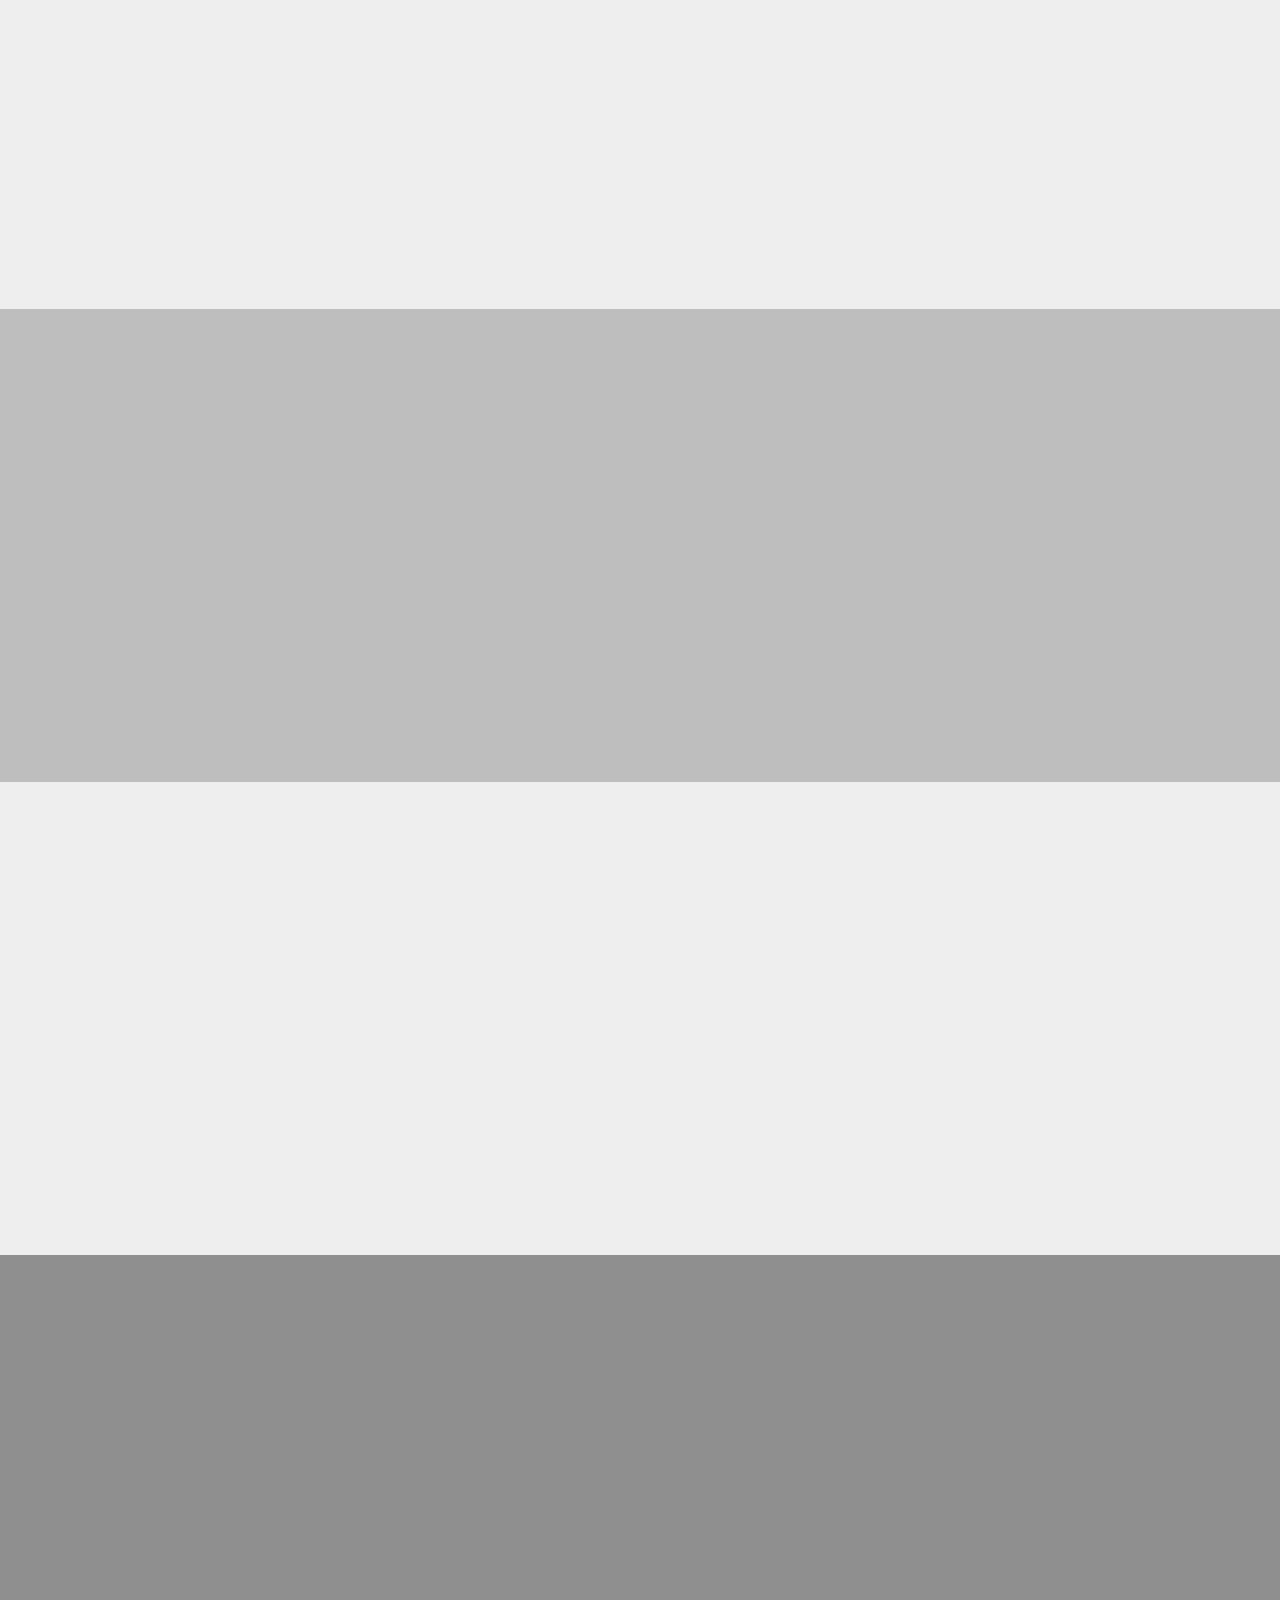
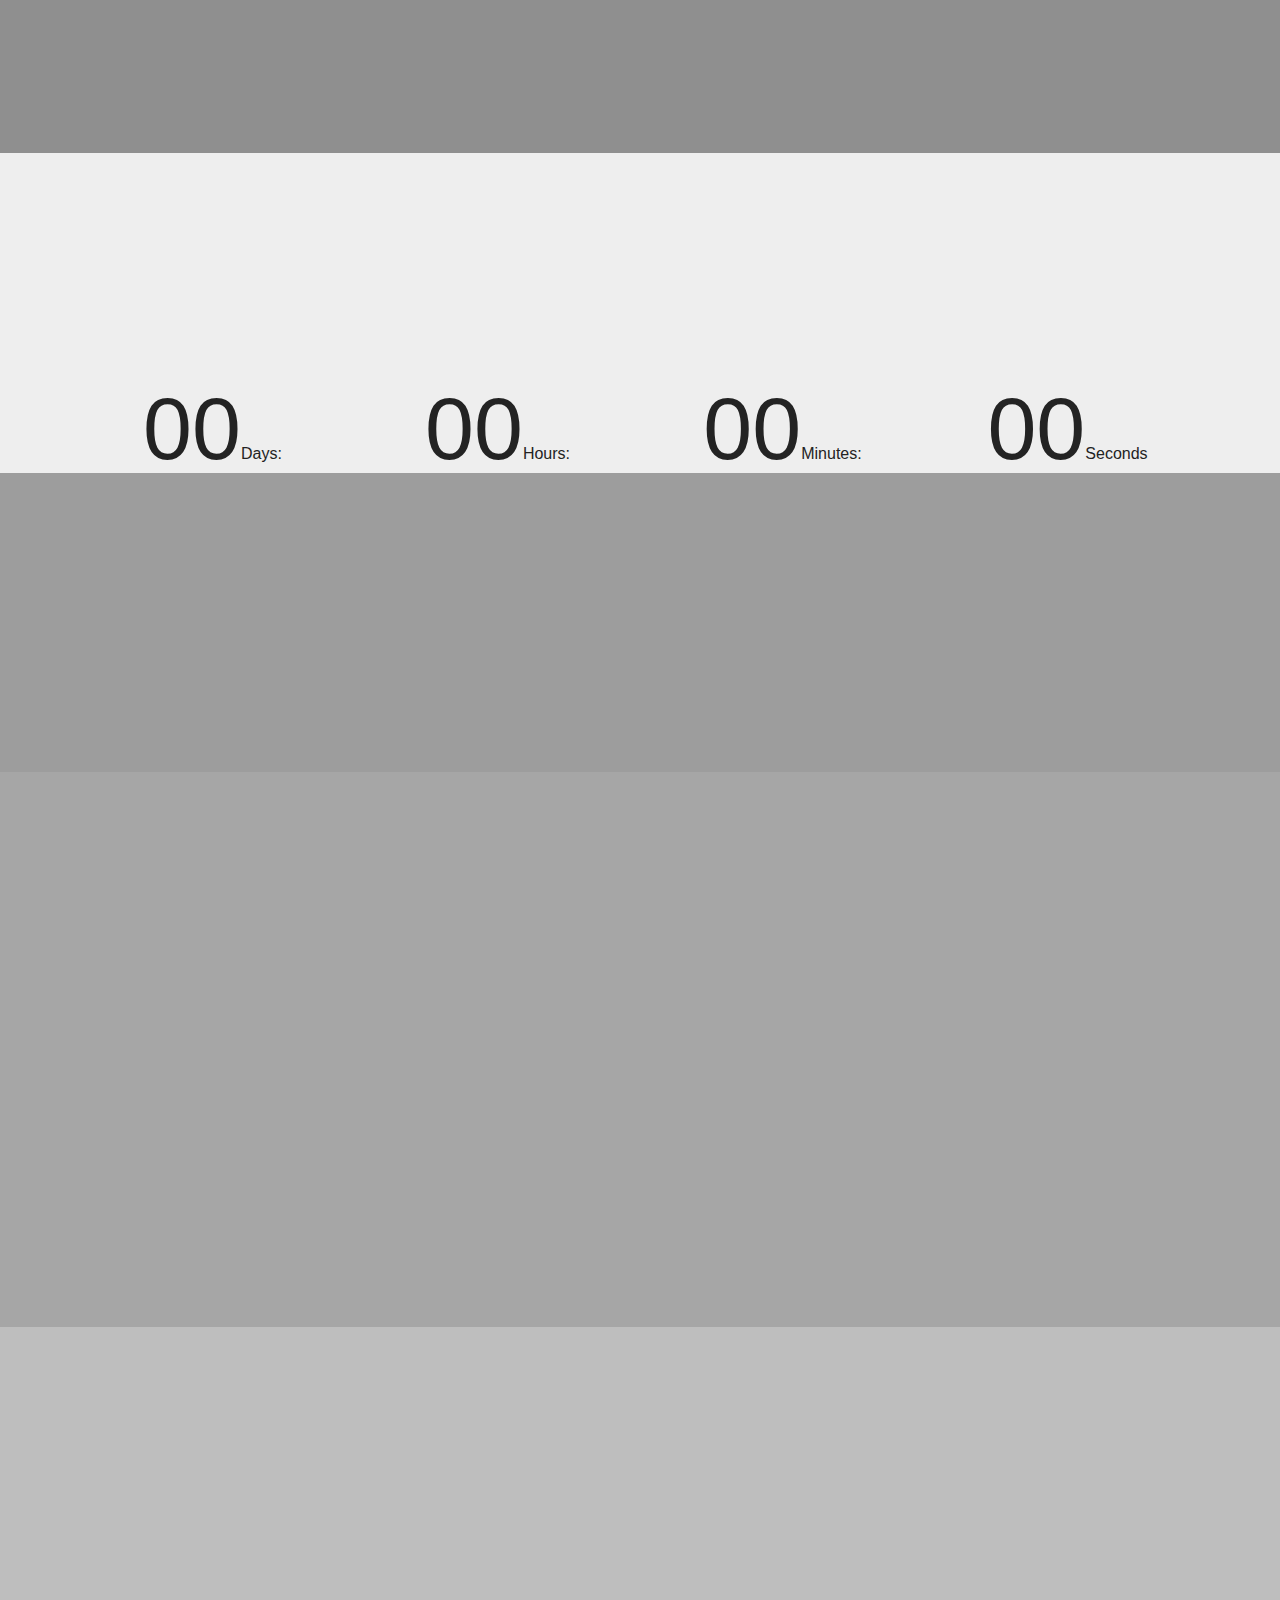
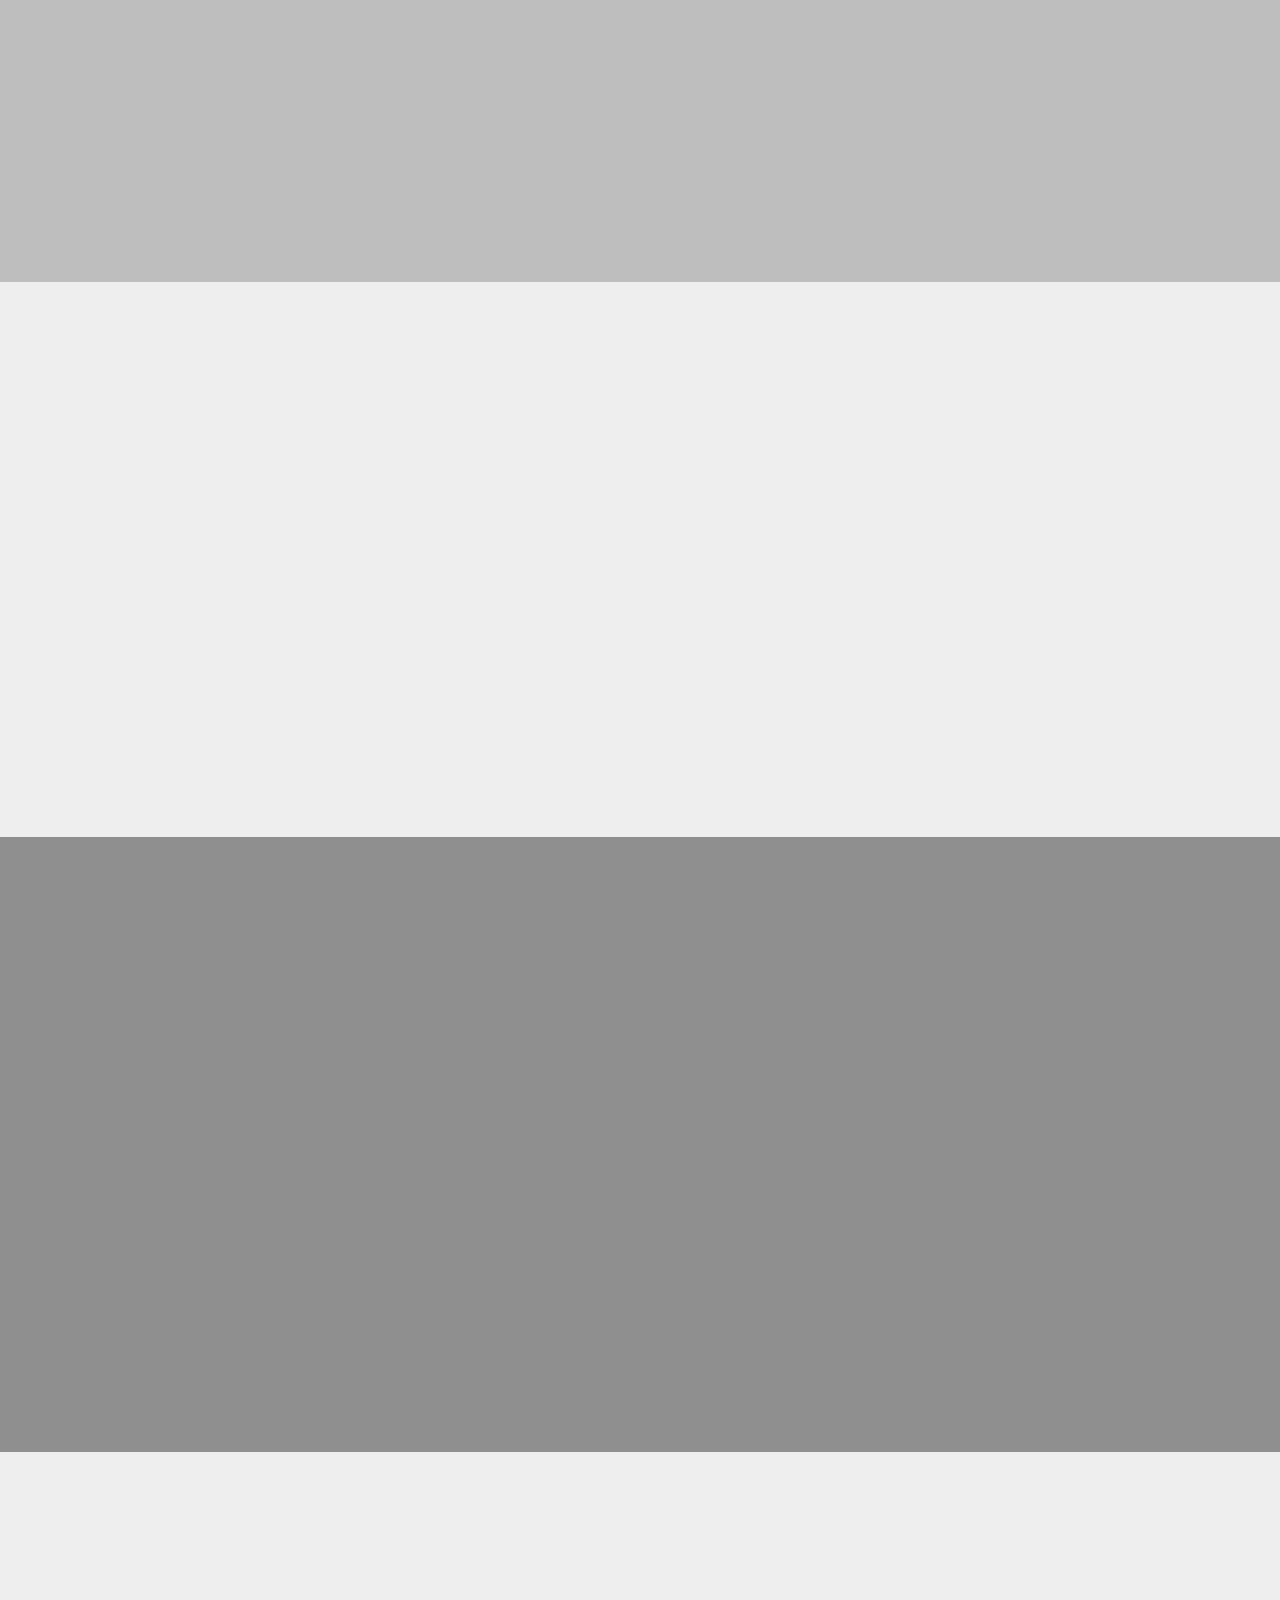
==== commit 7c83a3c0: "Update index.html" ====
--- a/index.html
+++ b/index.html
@@ -1472,9 +1472,13 @@
 
         </div>
     </div>
-</section><section class="display-7" style="padding: 0;align-items: center;justify-content: center;flex-wrap: wrap;    align-content: center;display: flex;position: relative;height: 4rem;"><a href="https://mobiri.se/" style="flex: 1 1;height: 4rem;position: absolute;width: 100%;z-index: 1;"><img alt="" style="height: 4rem;" src="[data-uri]"></a><p style="margin: 0;text-align: center;" class="display-7">Made with &#8204;</p><a style="z-index:1" href="https://mobirise.com/builder/landing-page-software.html">Landing Page Software</a></section><script src="assets/popper/popper.min.js"></script>  <script src="assets/web/assets/jquery/jquery.min.js"></script>  <script src="assets/bootstrap/js/bootstrap.min.js"></script>  <script src="assets/tether/tether.min.js"></script>  <script src="assets/smoothscroll/smooth-scroll.js"></script>  <script src="assets/viewportchecker/jquery.viewportchecker.js"></script>  <script src="assets/parallax/jarallax.min.js"></script>  <script src="assets/as-pie-progress/jquery-as-pie-progress.min.js"></script>  <script src="assets/countdown/jquery.countdown.min.js"></script>  <script src="assets/theme/js/script.js"></script>  
+</section>
+  
+  <section class="display-7" style="padding: 0;align-items: center;justify-content: center;flex-wrap: wrap;    align-content: center;display: flex;position: relative;height: 4rem;"><a href="https://mobiri.se/" style="flex: 1 1;height: 4rem;position: absolute;width: 100%;z-index: 1;"><img alt="" style="height: 4rem;" src="[data-uri]"></a></section>
+  
+  <script src="assets/popper/popper.min.js"></script>  <script src="assets/web/assets/jquery/jquery.min.js"></script>  <script src="assets/bootstrap/js/bootstrap.min.js"></script>  <script src="assets/tether/tether.min.js"></script>  <script src="assets/smoothscroll/smooth-scroll.js"></script>  <script src="assets/viewportchecker/jquery.viewportchecker.js"></script>  <script src="assets/parallax/jarallax.min.js"></script>  <script src="assets/as-pie-progress/jquery-as-pie-progress.min.js"></script>  <script src="assets/countdown/jquery.countdown.min.js"></script>  <script src="assets/theme/js/script.js"></script>  
   
   
   <input name="animation" type="hidden">
   </body>
-</html>+</html>
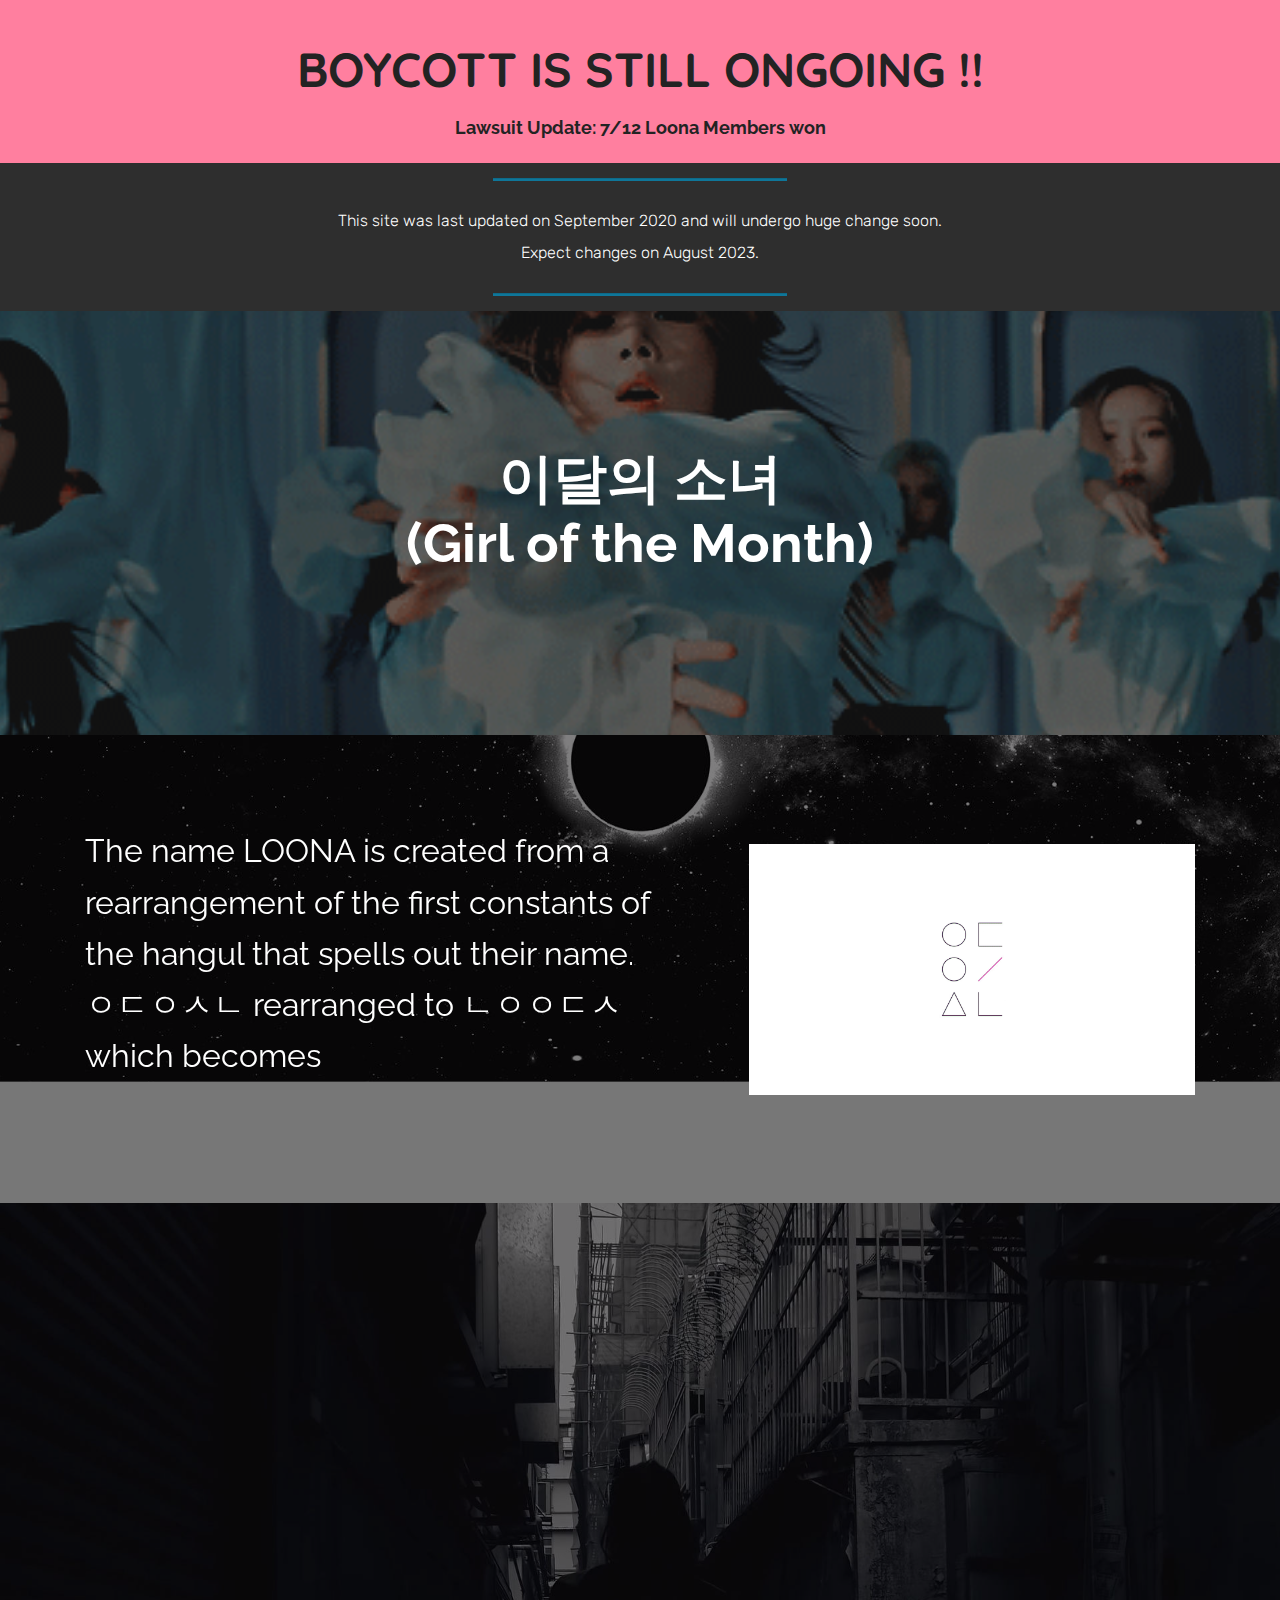
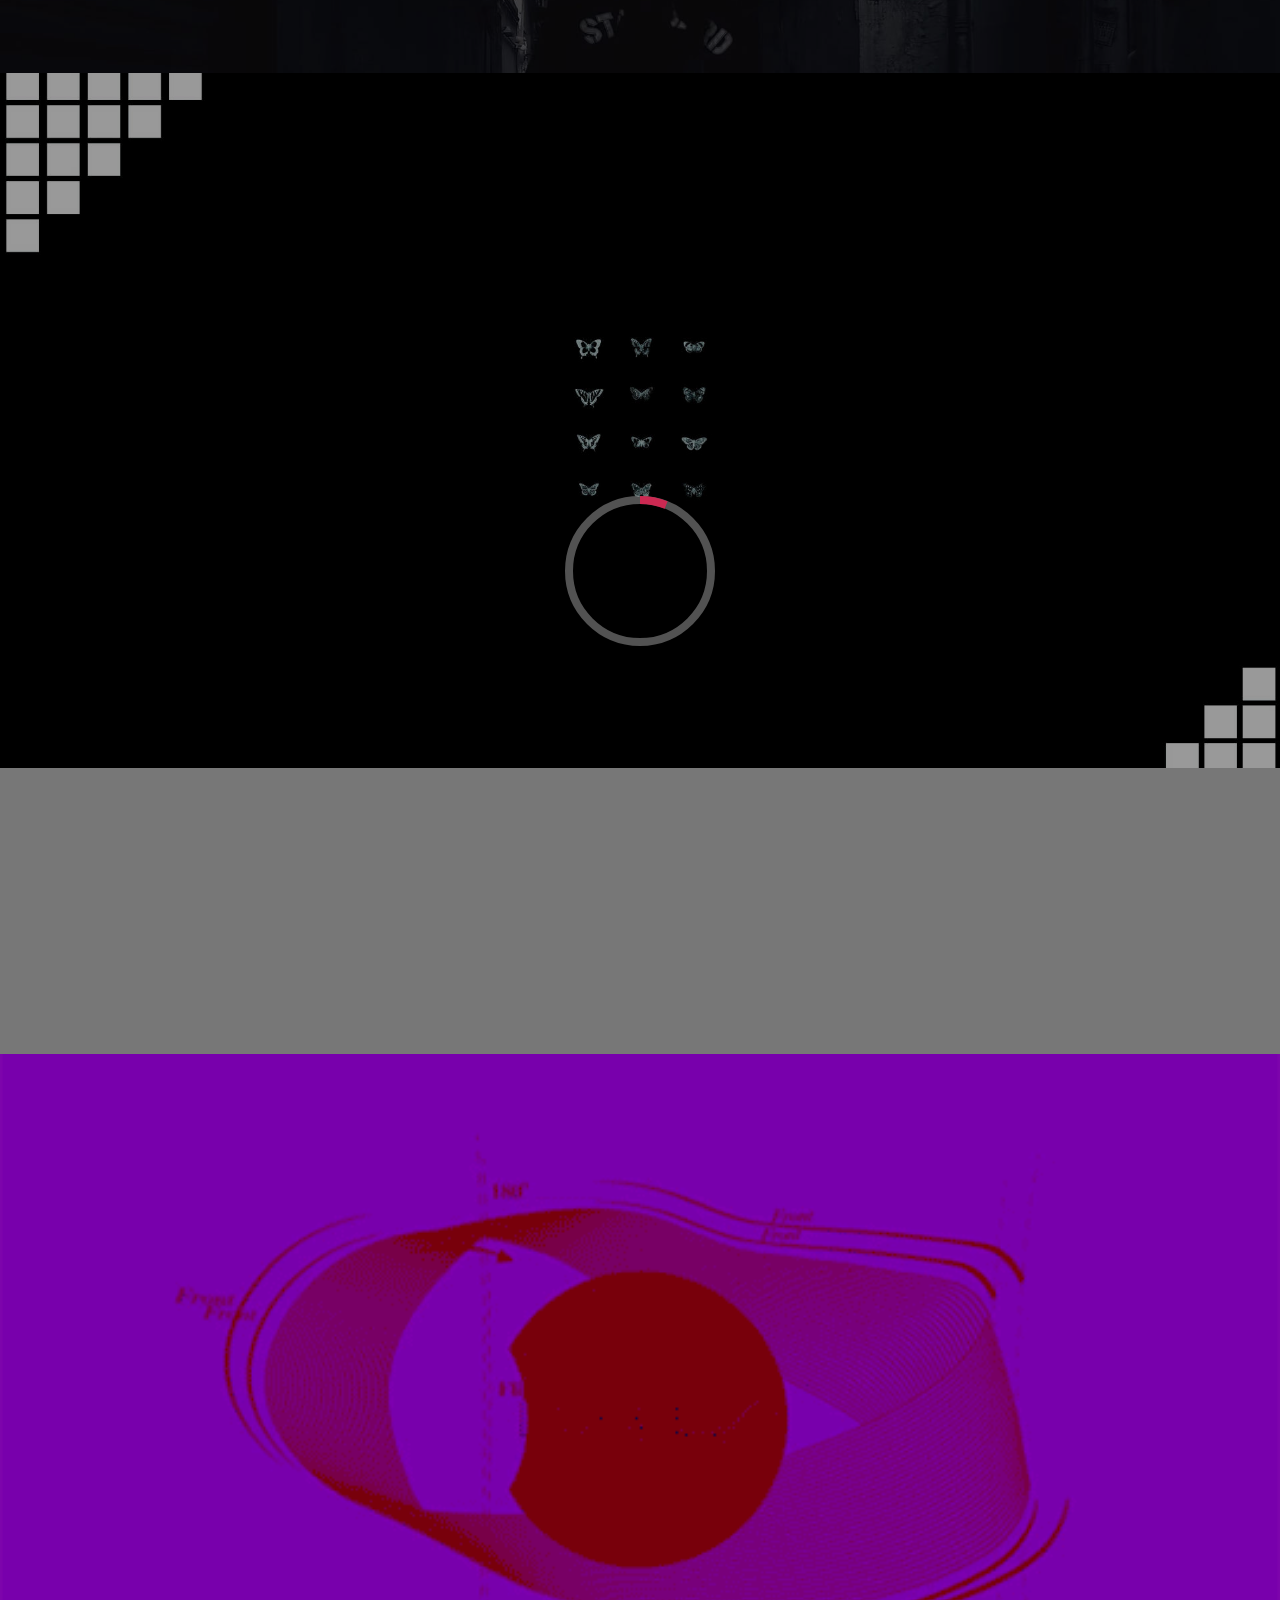
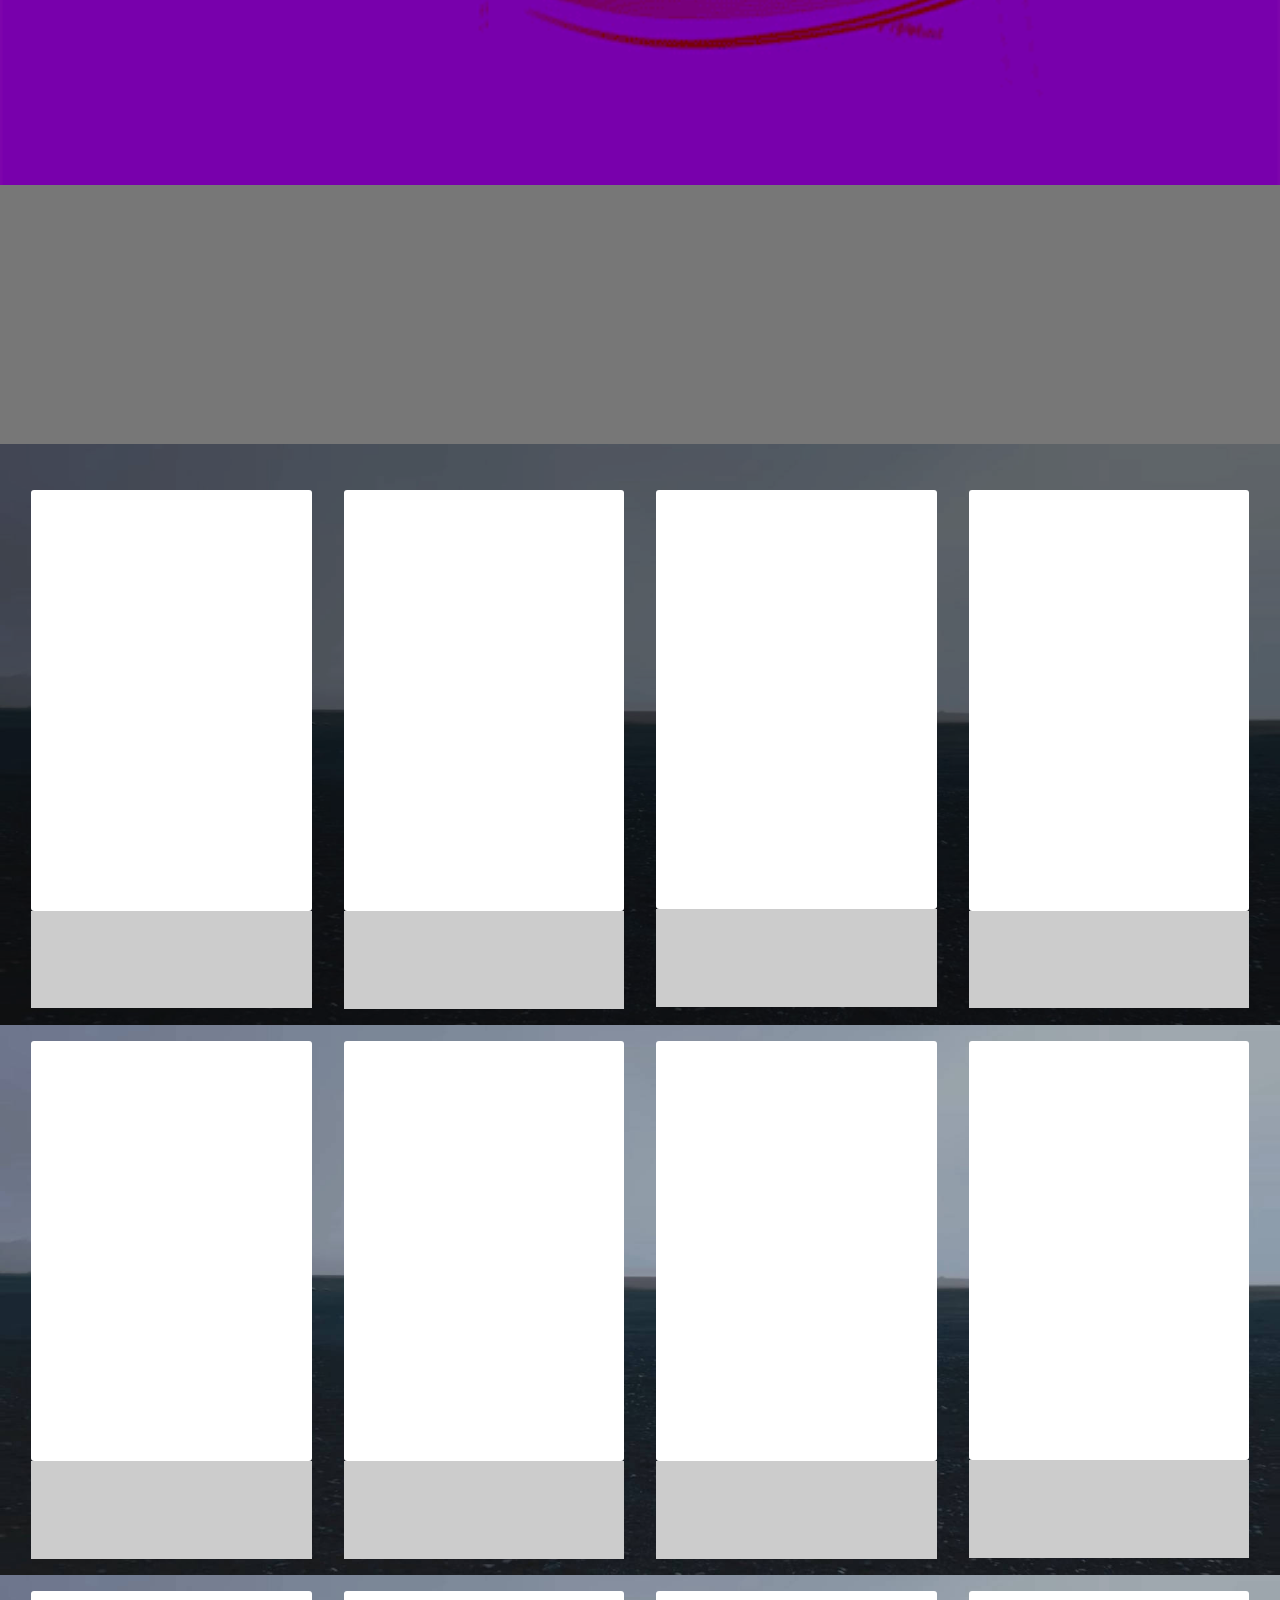
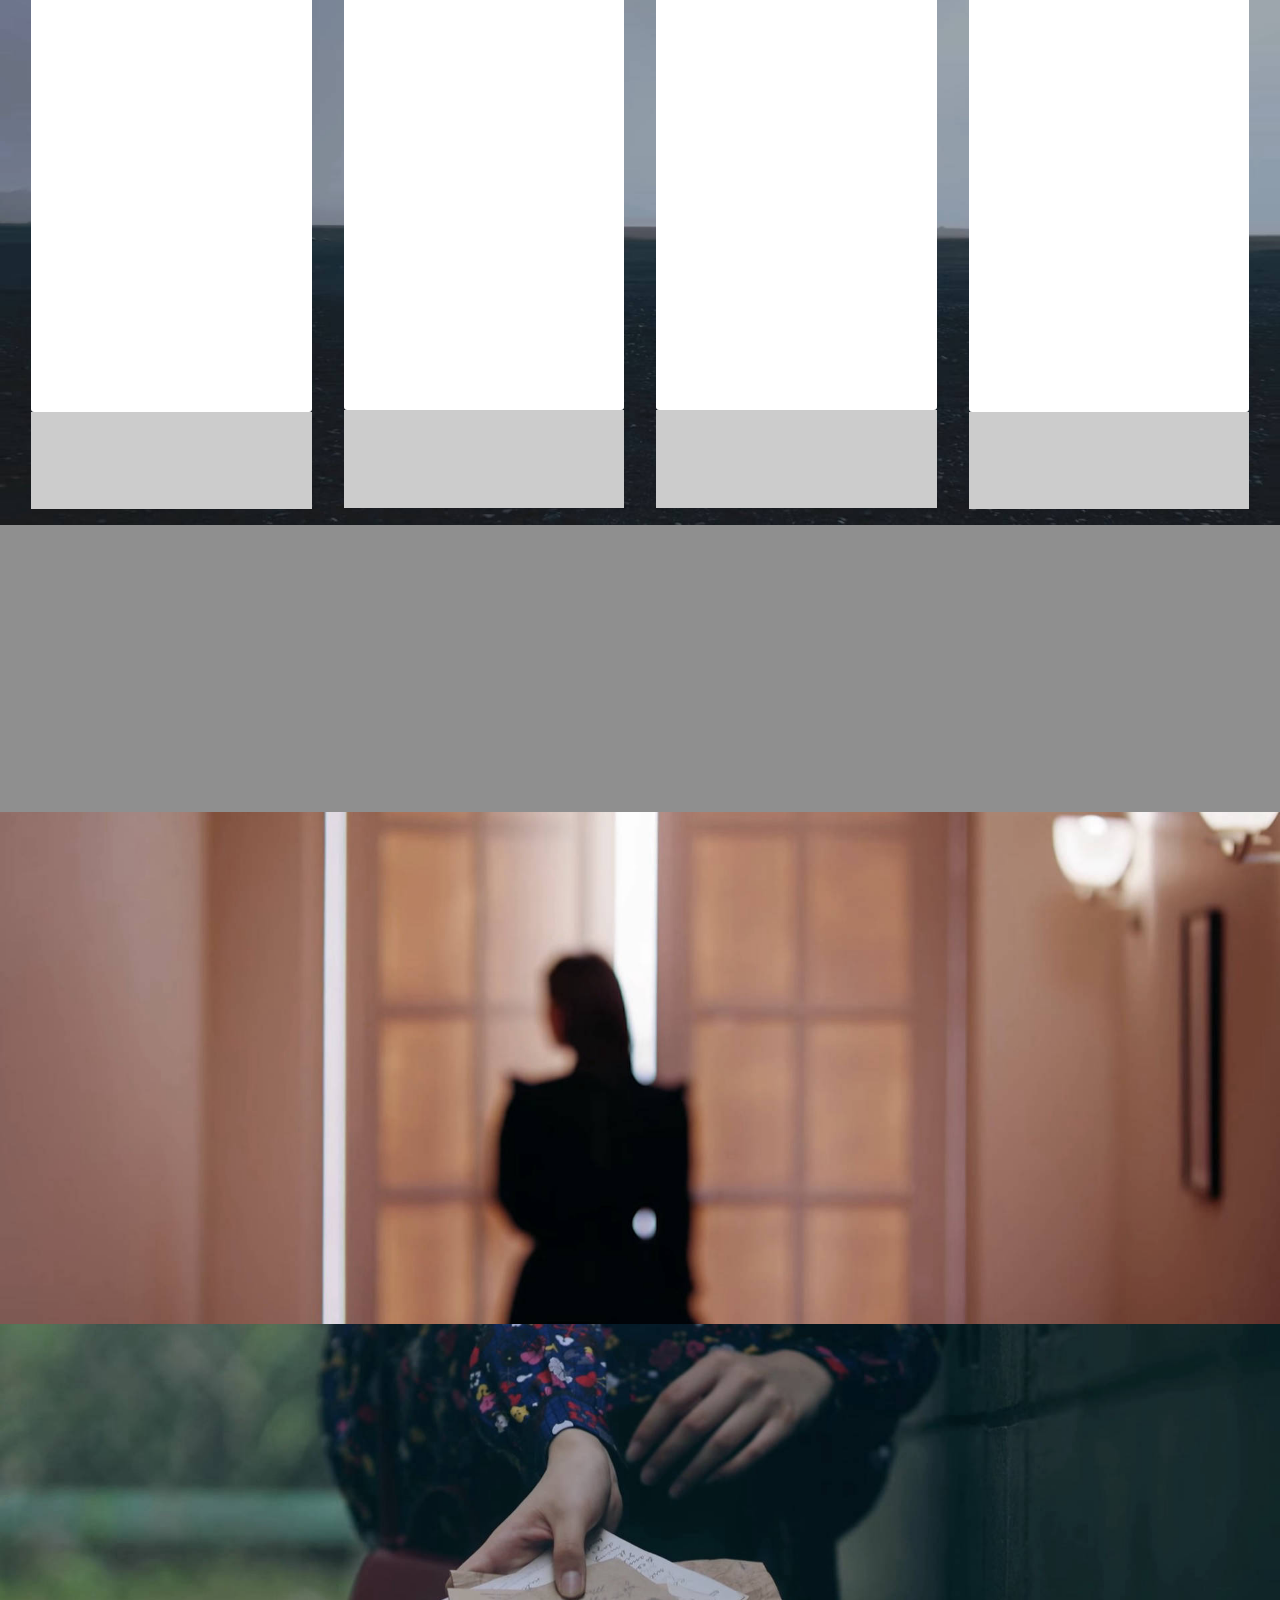
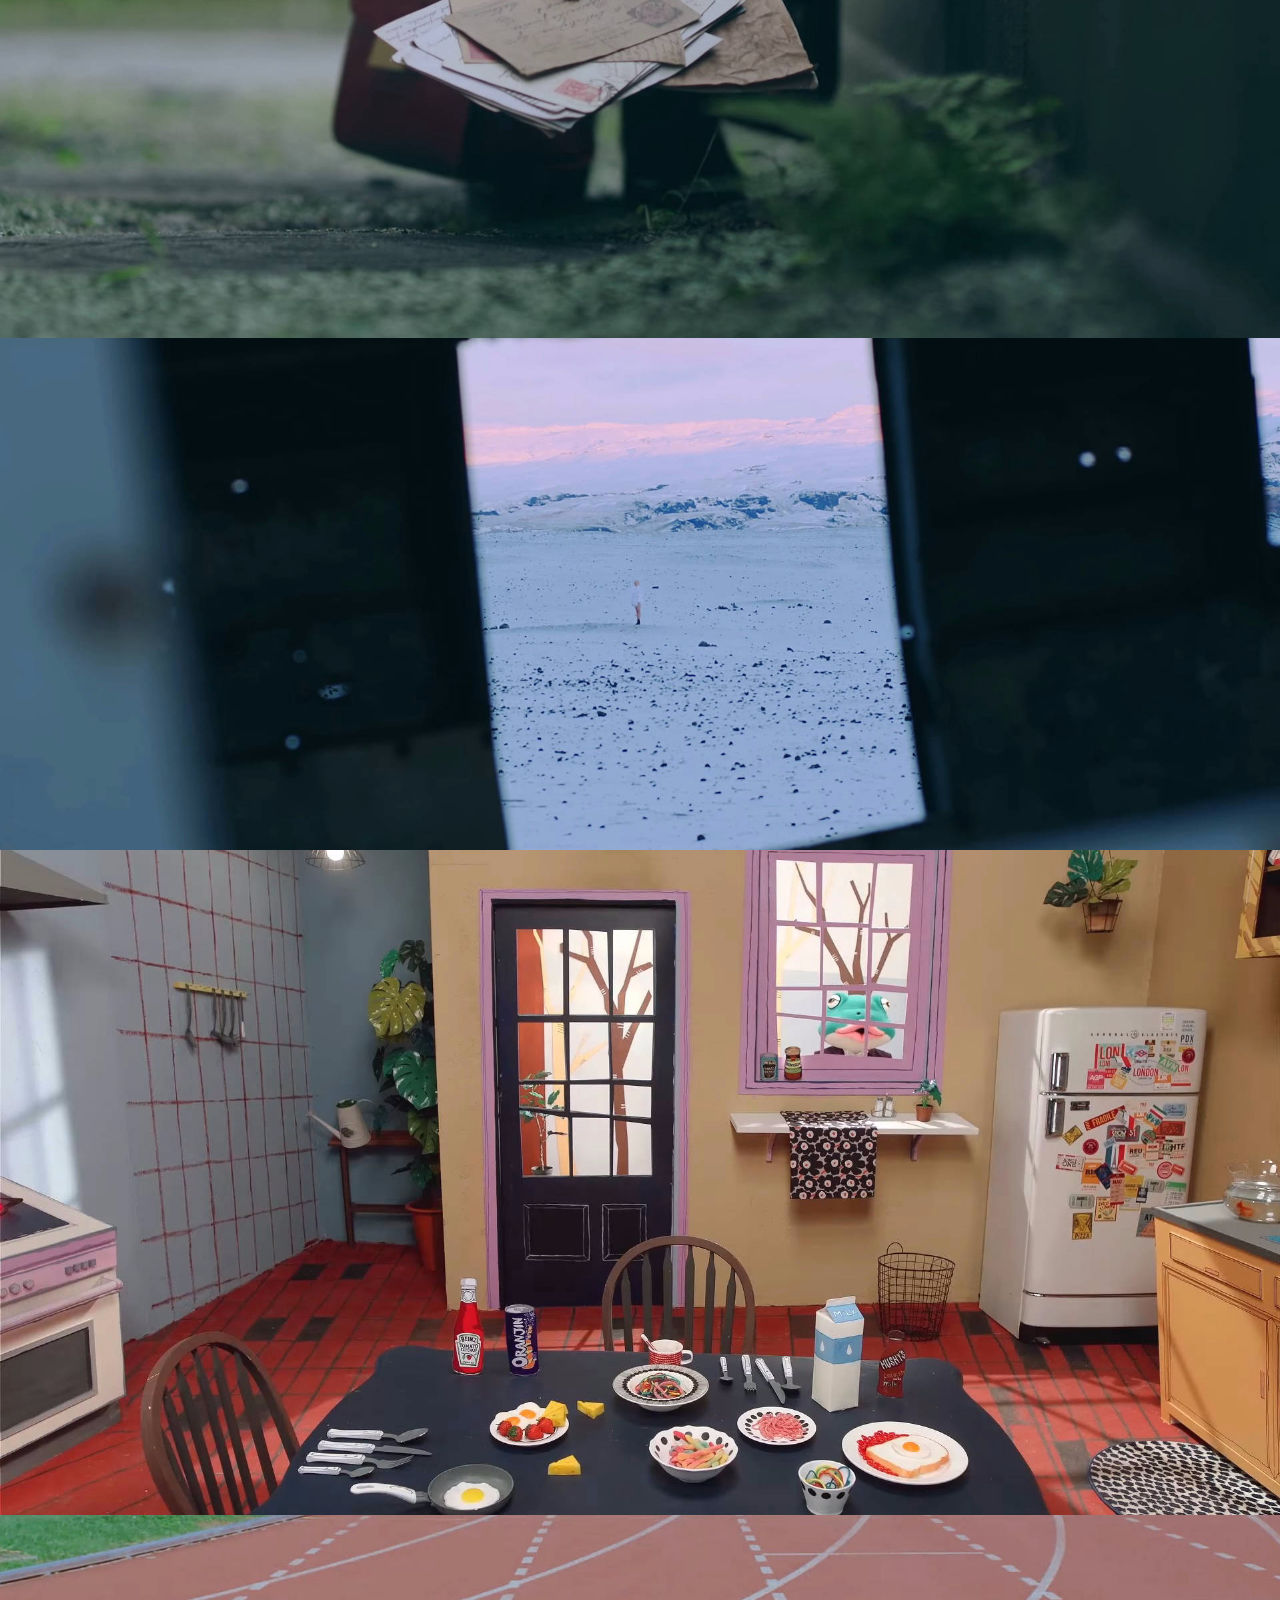
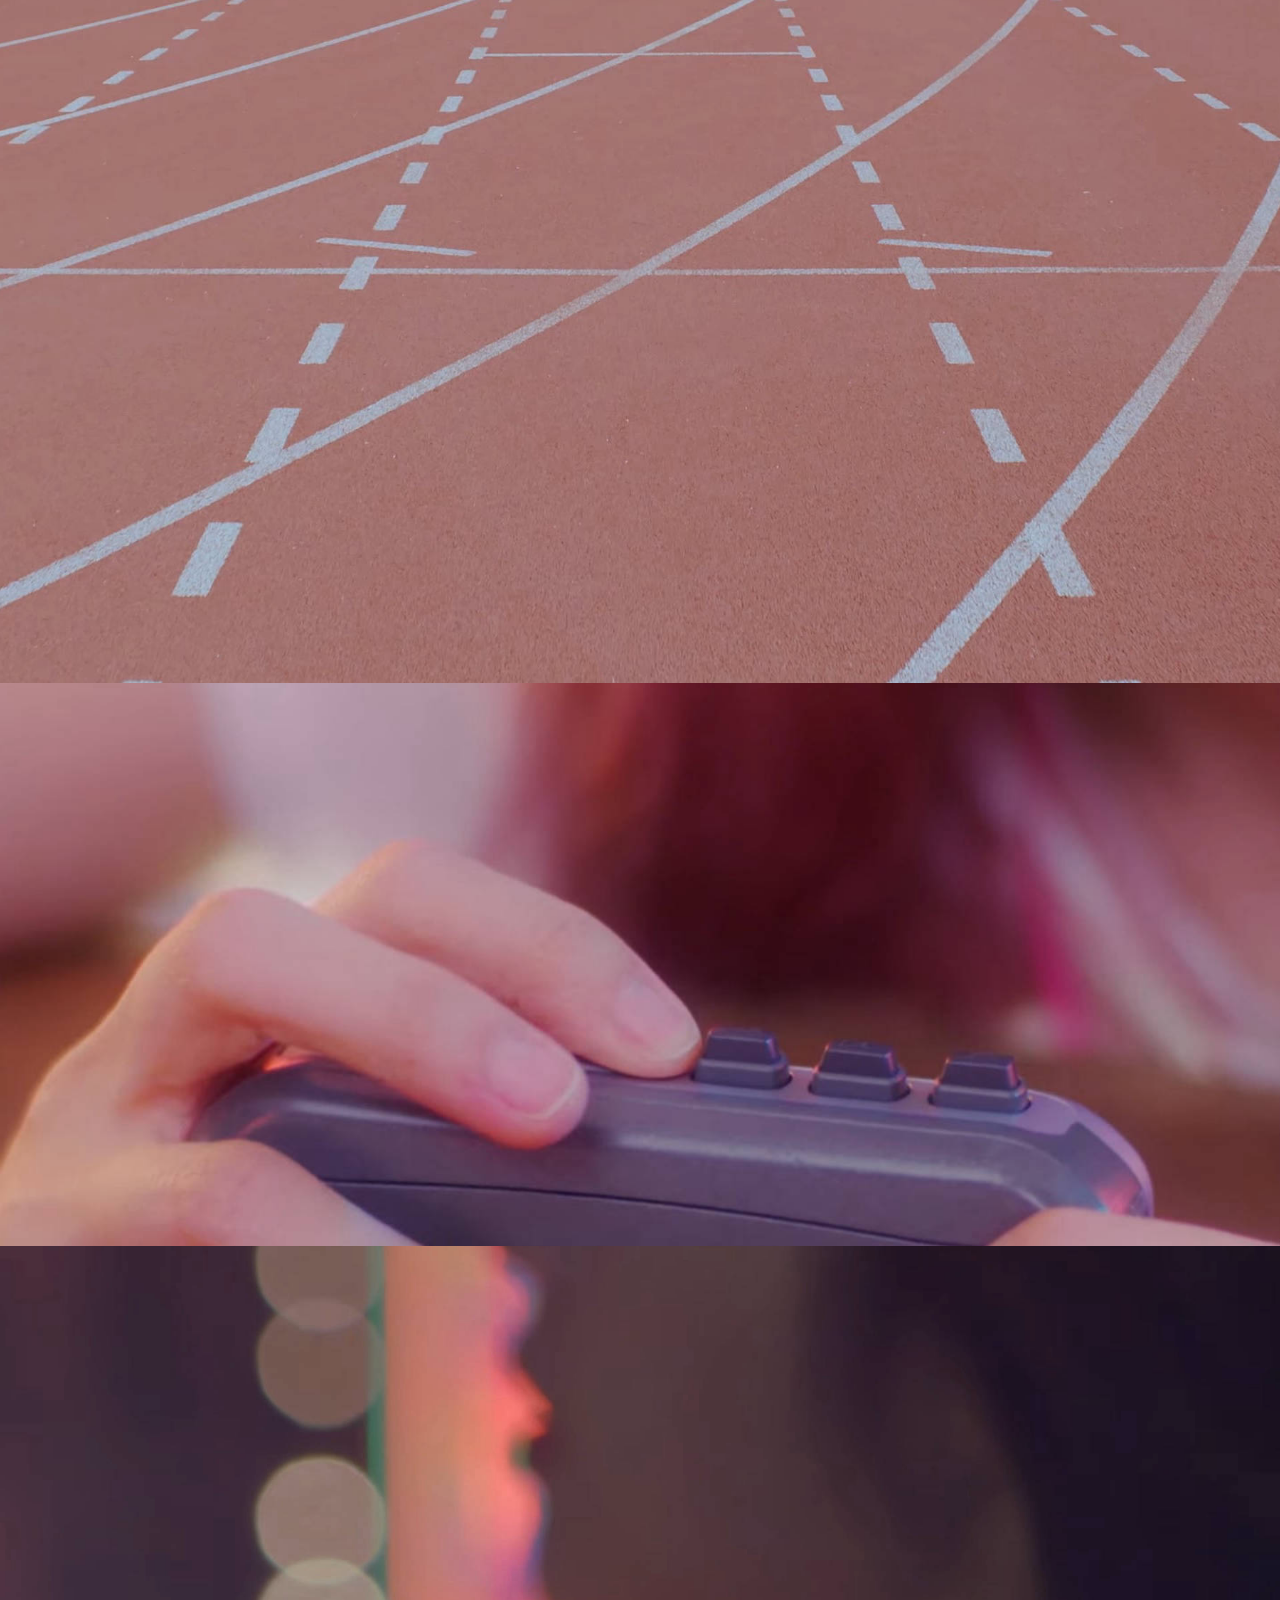
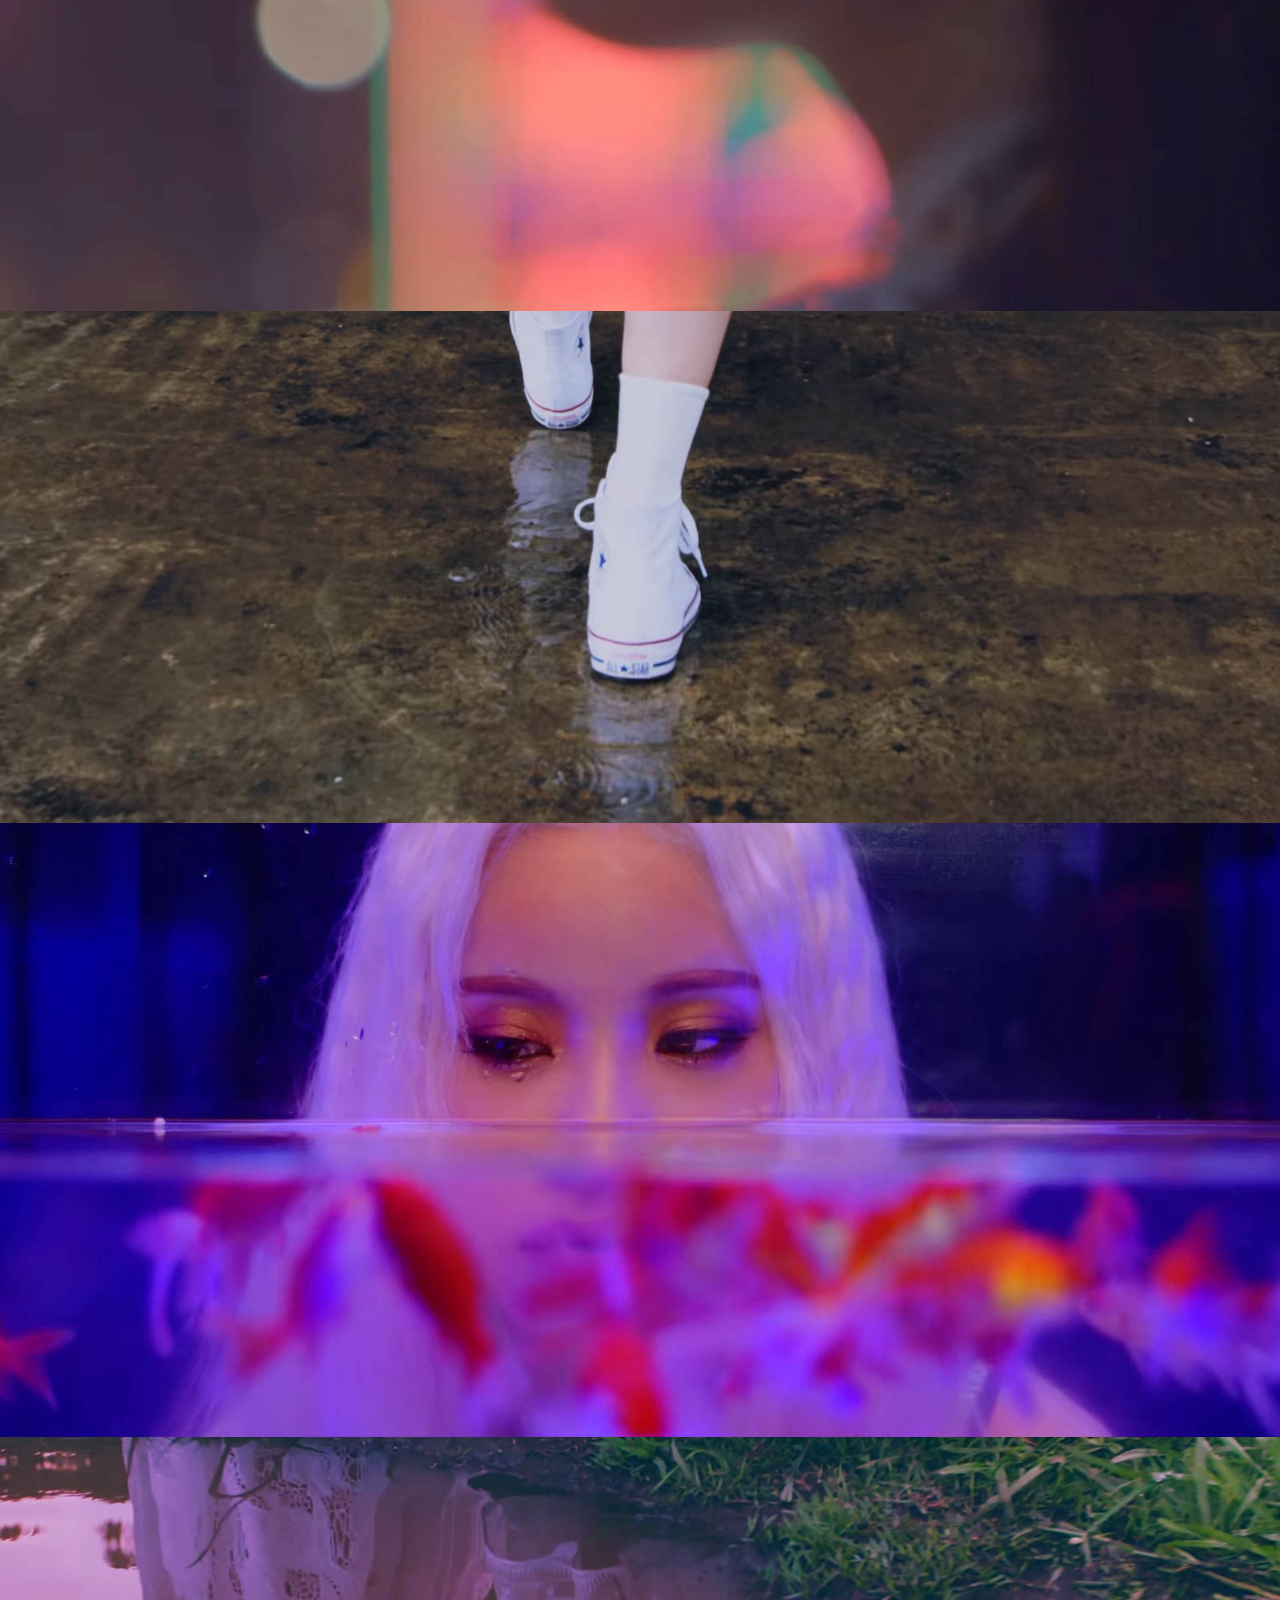
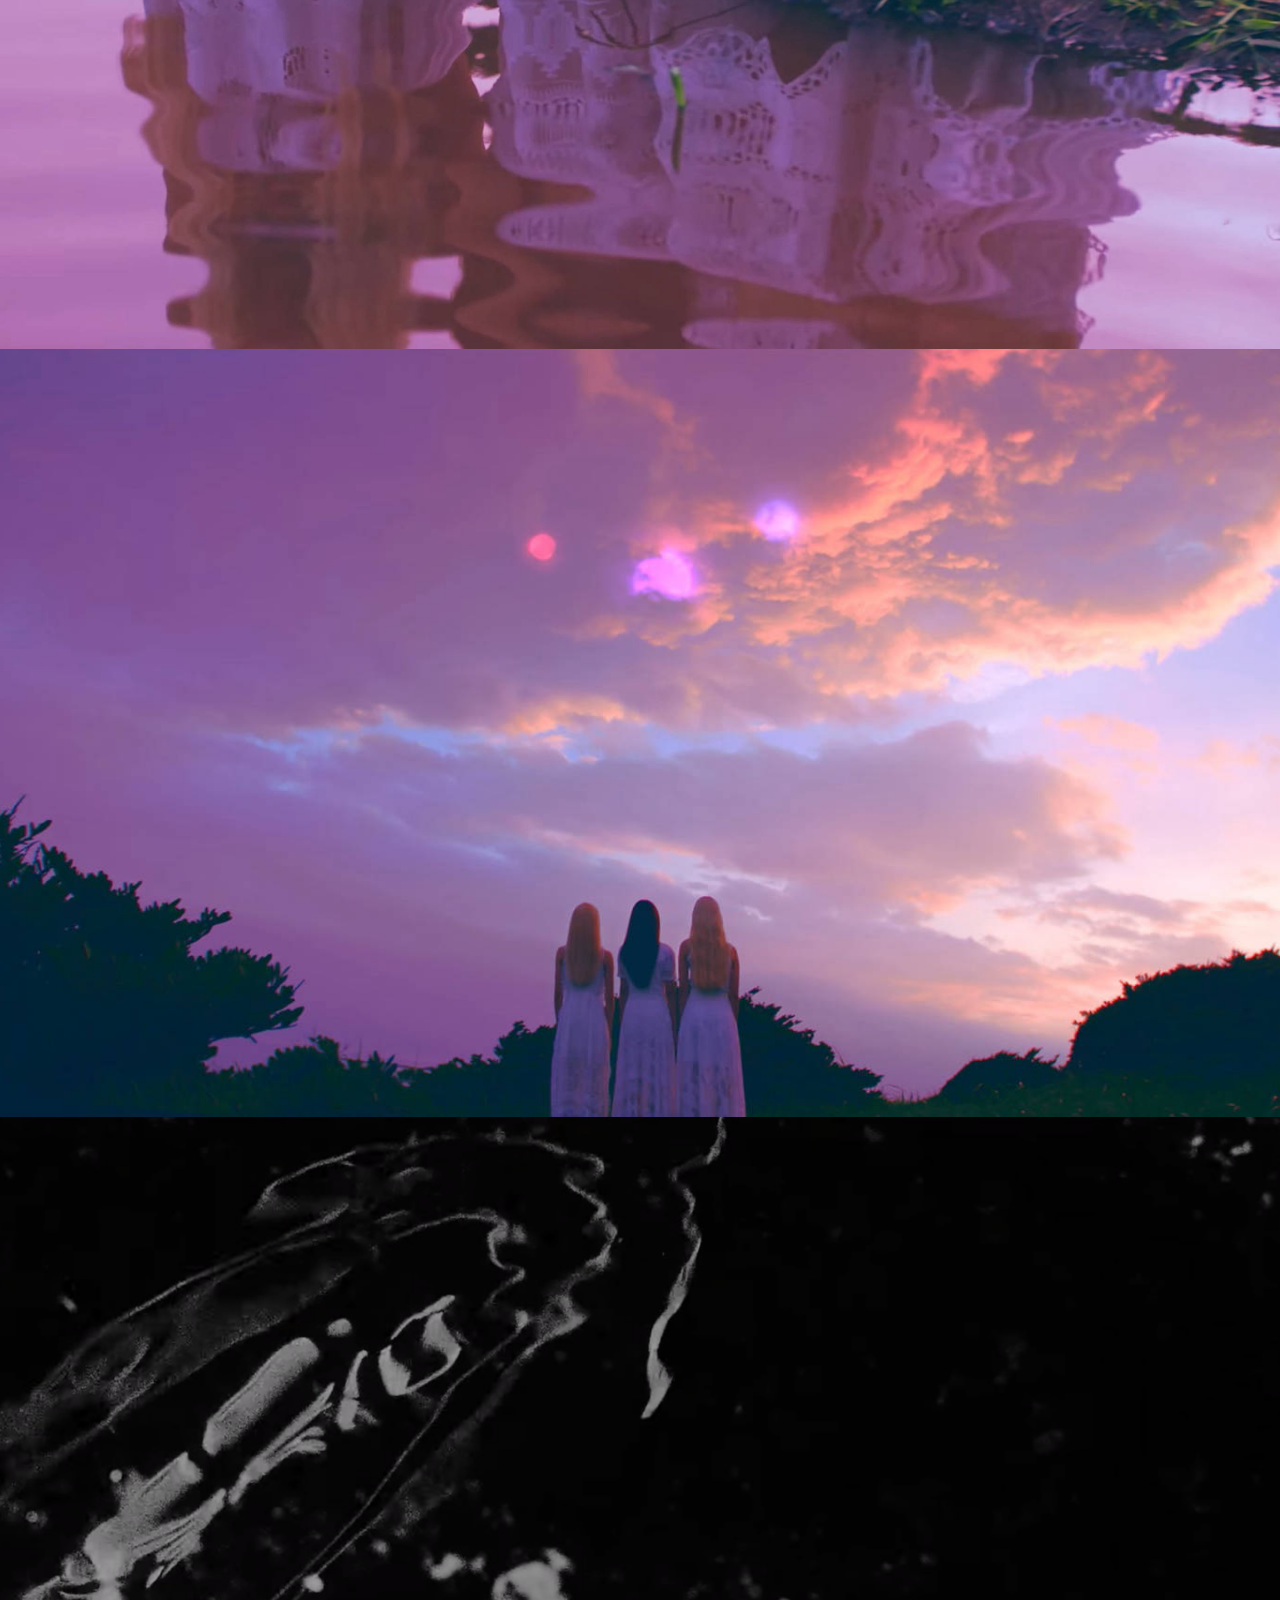
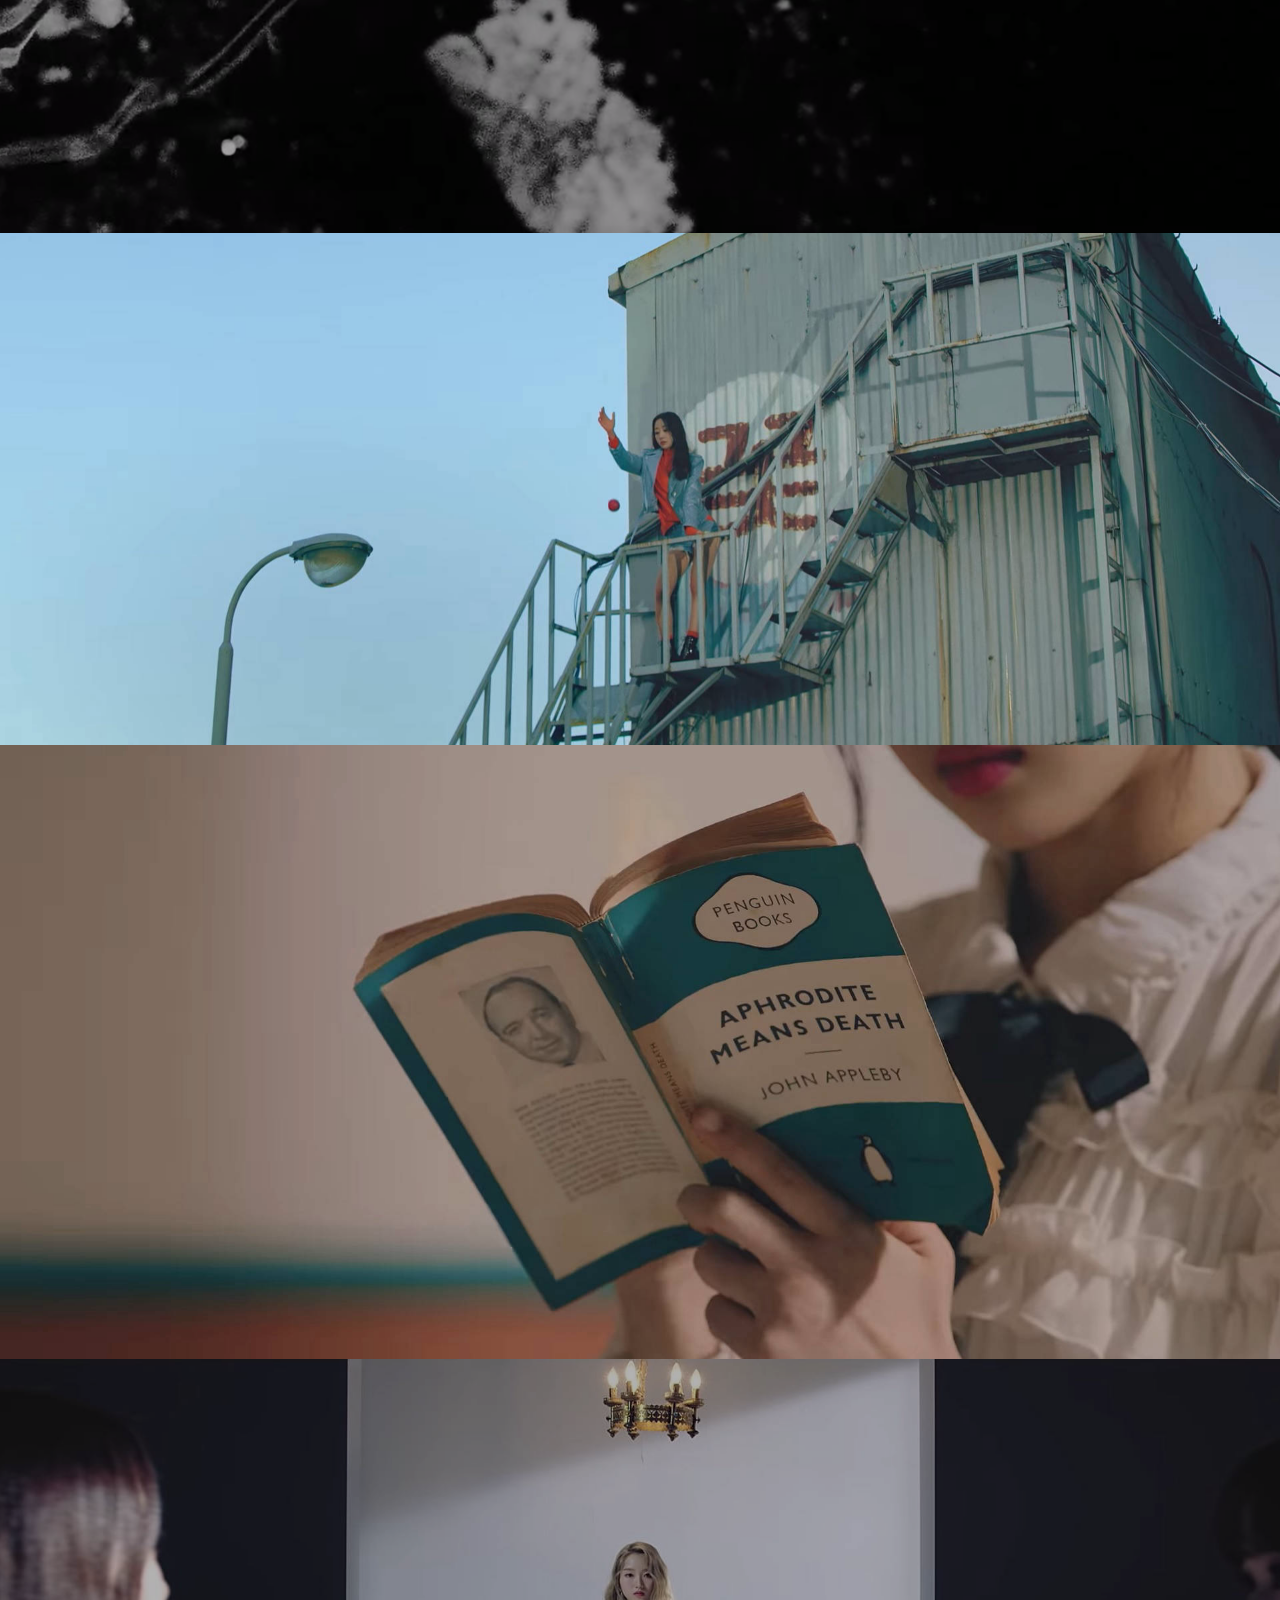
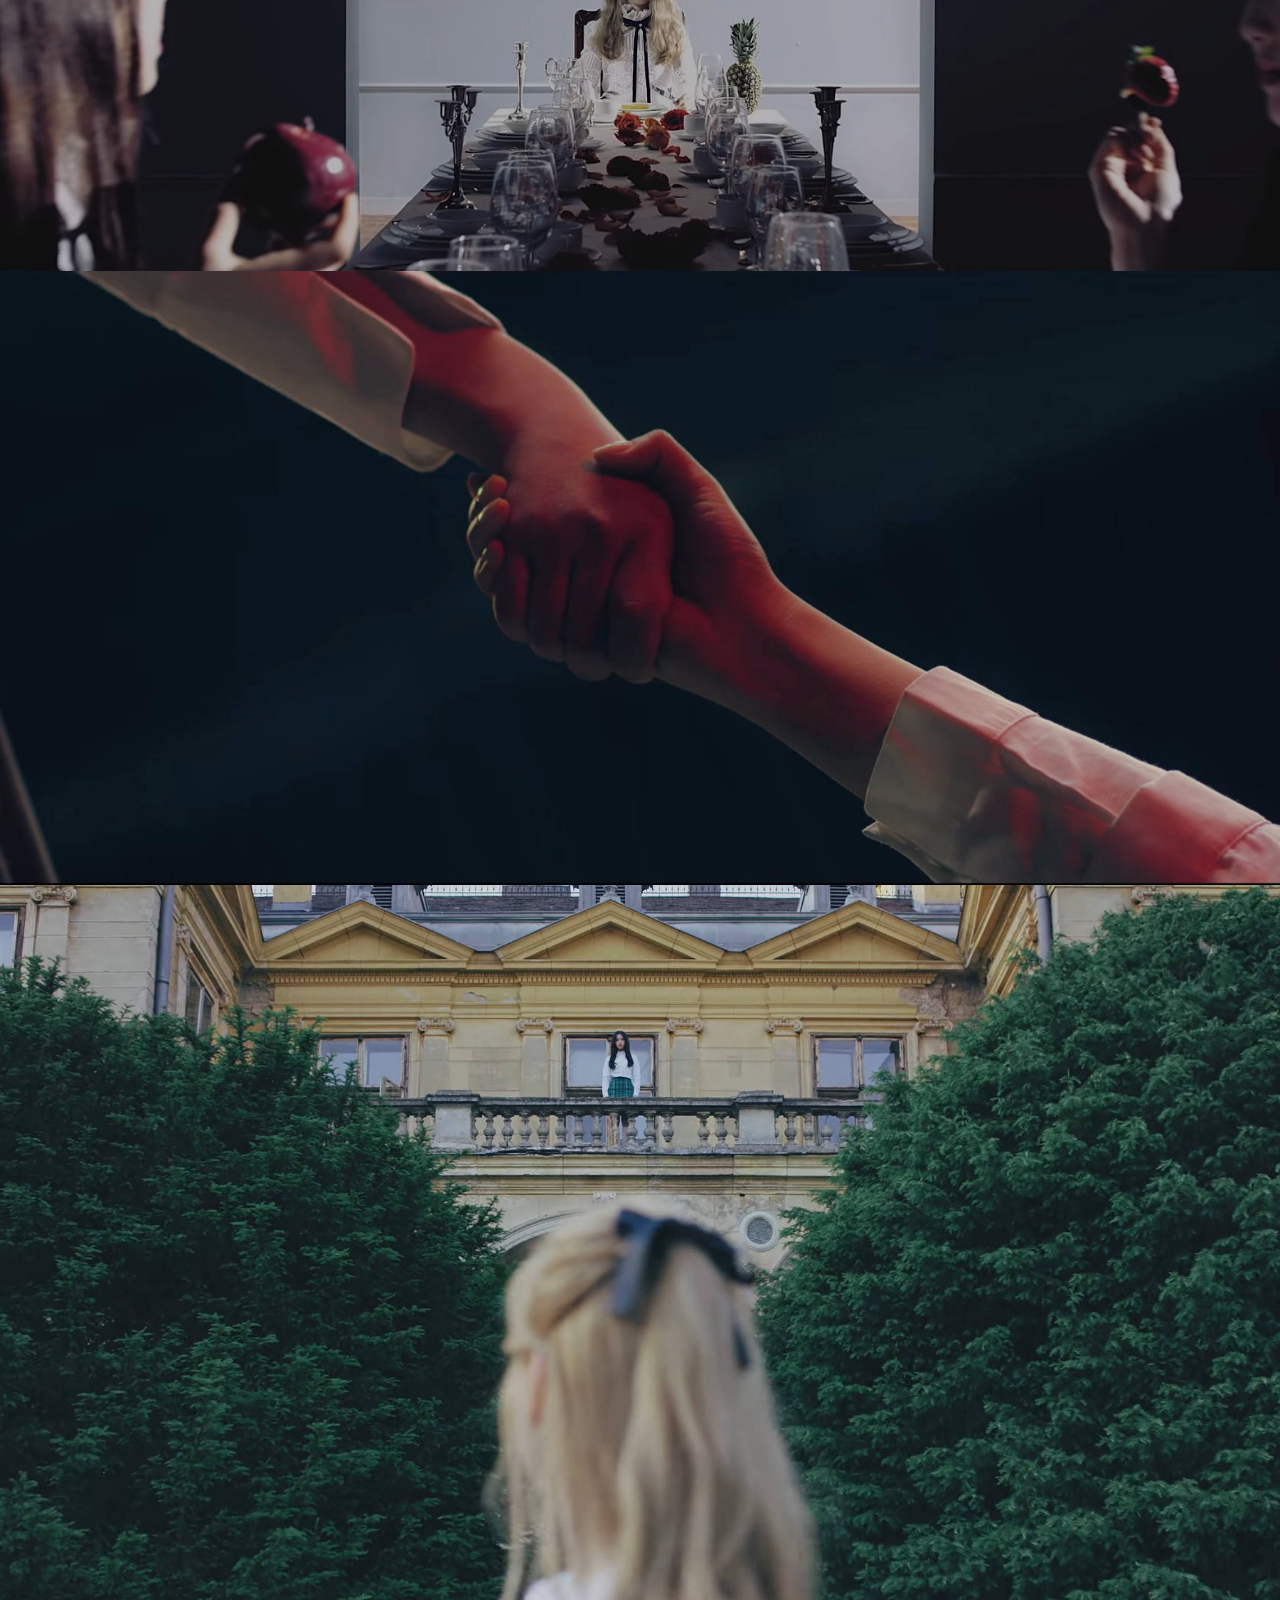
==== commit a68539e6: "Add files via upload" ====
--- a/index.html
+++ b/index.html
@@ -34,7 +34,23 @@
 </head>
 <body>
   
-  <section class="mbr-section article content10 cid-tz9JaF6dLJ" id="content10-2w">
+  <section class="mbr-section content4 cid-tEsMJIeip2" id="content4-2y">
+
+    
+
+    <div class="container">
+        <div class="media-container-row">
+            <div class="title col-12 col-md-8">
+                <h2 class="align-center pb-3 mbr-fonts-style display-2"><strong>BOYCOTT IS STILL ONGOING !!</strong></h2>
+                <h3 class="mbr-section-subtitle align-center mbr-light mbr-fonts-style display-7"><strong>
+                    Lawsuit Update: 7/12 Loona Members won</strong><br></h3>
+                
+            </div>
+        </div>
+    </div>
+</section>
+
+<section class="mbr-section article content10 cid-tz9JaF6dLJ" id="content10-2w">
     
      
 
@@ -1472,13 +1488,9 @@
 
         </div>
     </div>
-</section>
-  
-  <section class="display-7" style="padding: 0;align-items: center;justify-content: center;flex-wrap: wrap;    align-content: center;display: flex;position: relative;height: 4rem;"><a href="https://mobiri.se/" style="flex: 1 1;height: 4rem;position: absolute;width: 100%;z-index: 1;"><img alt="" style="height: 4rem;" src="[data-uri]"></a></section>
-  
-  <script src="assets/popper/popper.min.js"></script>  <script src="assets/web/assets/jquery/jquery.min.js"></script>  <script src="assets/bootstrap/js/bootstrap.min.js"></script>  <script src="assets/tether/tether.min.js"></script>  <script src="assets/smoothscroll/smooth-scroll.js"></script>  <script src="assets/viewportchecker/jquery.viewportchecker.js"></script>  <script src="assets/parallax/jarallax.min.js"></script>  <script src="assets/as-pie-progress/jquery-as-pie-progress.min.js"></script>  <script src="assets/countdown/jquery.countdown.min.js"></script>  <script src="assets/theme/js/script.js"></script>  
+</section><section class="display-7" style="padding: 0;align-items: center;justify-content: center;flex-wrap: wrap;    align-content: center;display: flex;position: relative;height: 4rem;"><a href="https://mobiri.se/1700091" style="flex: 1 1;height: 4rem;position: absolute;width: 100%;z-index: 1;"><img alt="" style="height: 4rem;" src="[data-uri]"></a><p style="margin: 0;text-align: center;" class="display-7">Designed with &#8204;</p><a style="z-index:1" href="https://mobirise.com"> Website Software</a></section><script src="assets/popper/popper.min.js"></script>  <script src="assets/web/assets/jquery/jquery.min.js"></script>  <script src="assets/bootstrap/js/bootstrap.min.js"></script>  <script src="assets/tether/tether.min.js"></script>  <script src="assets/smoothscroll/smooth-scroll.js"></script>  <script src="assets/viewportchecker/jquery.viewportchecker.js"></script>  <script src="assets/parallax/jarallax.min.js"></script>  <script src="assets/as-pie-progress/jquery-as-pie-progress.min.js"></script>  <script src="assets/countdown/jquery.countdown.min.js"></script>  <script src="assets/theme/js/script.js"></script>  
   
   
   <input name="animation" type="hidden">
   </body>
-</html>
+</html>--- a/assets/mobirise/css/mbr-additional.css
+++ b/assets/mobirise/css/mbr-additional.css
@@ -1733,6 +1733,14 @@
 .cid-s6Oz2lKuUR H4 {
   color: #ffffff;
   text-align: left;
+}
+.cid-tEsMJIeip2 {
+  padding-top: 45px;
+  padding-bottom: 15px;
+  background-color: #ff7f9f;
+}
+.cid-tEsMJIeip2 .mbr-section-subtitle {
+  color: #232323;
 }
 .cid-tz9JaF6dLJ {
   padding-top: 15px;
--- a/assets/mobirise/css/mbr-additional.css
+++ b/assets/mobirise/css/mbr-additional.css
@@ -1733,6 +1733,14 @@
 .cid-s6Oz2lKuUR H4 {
   color: #ffffff;
   text-align: left;
+}
+.cid-tEsMJIeip2 {
+  padding-top: 45px;
+  padding-bottom: 15px;
+  background-color: #ff7f9f;
+}
+.cid-tEsMJIeip2 .mbr-section-subtitle {
+  color: #232323;
 }
 .cid-tz9JaF6dLJ {
   padding-top: 15px;
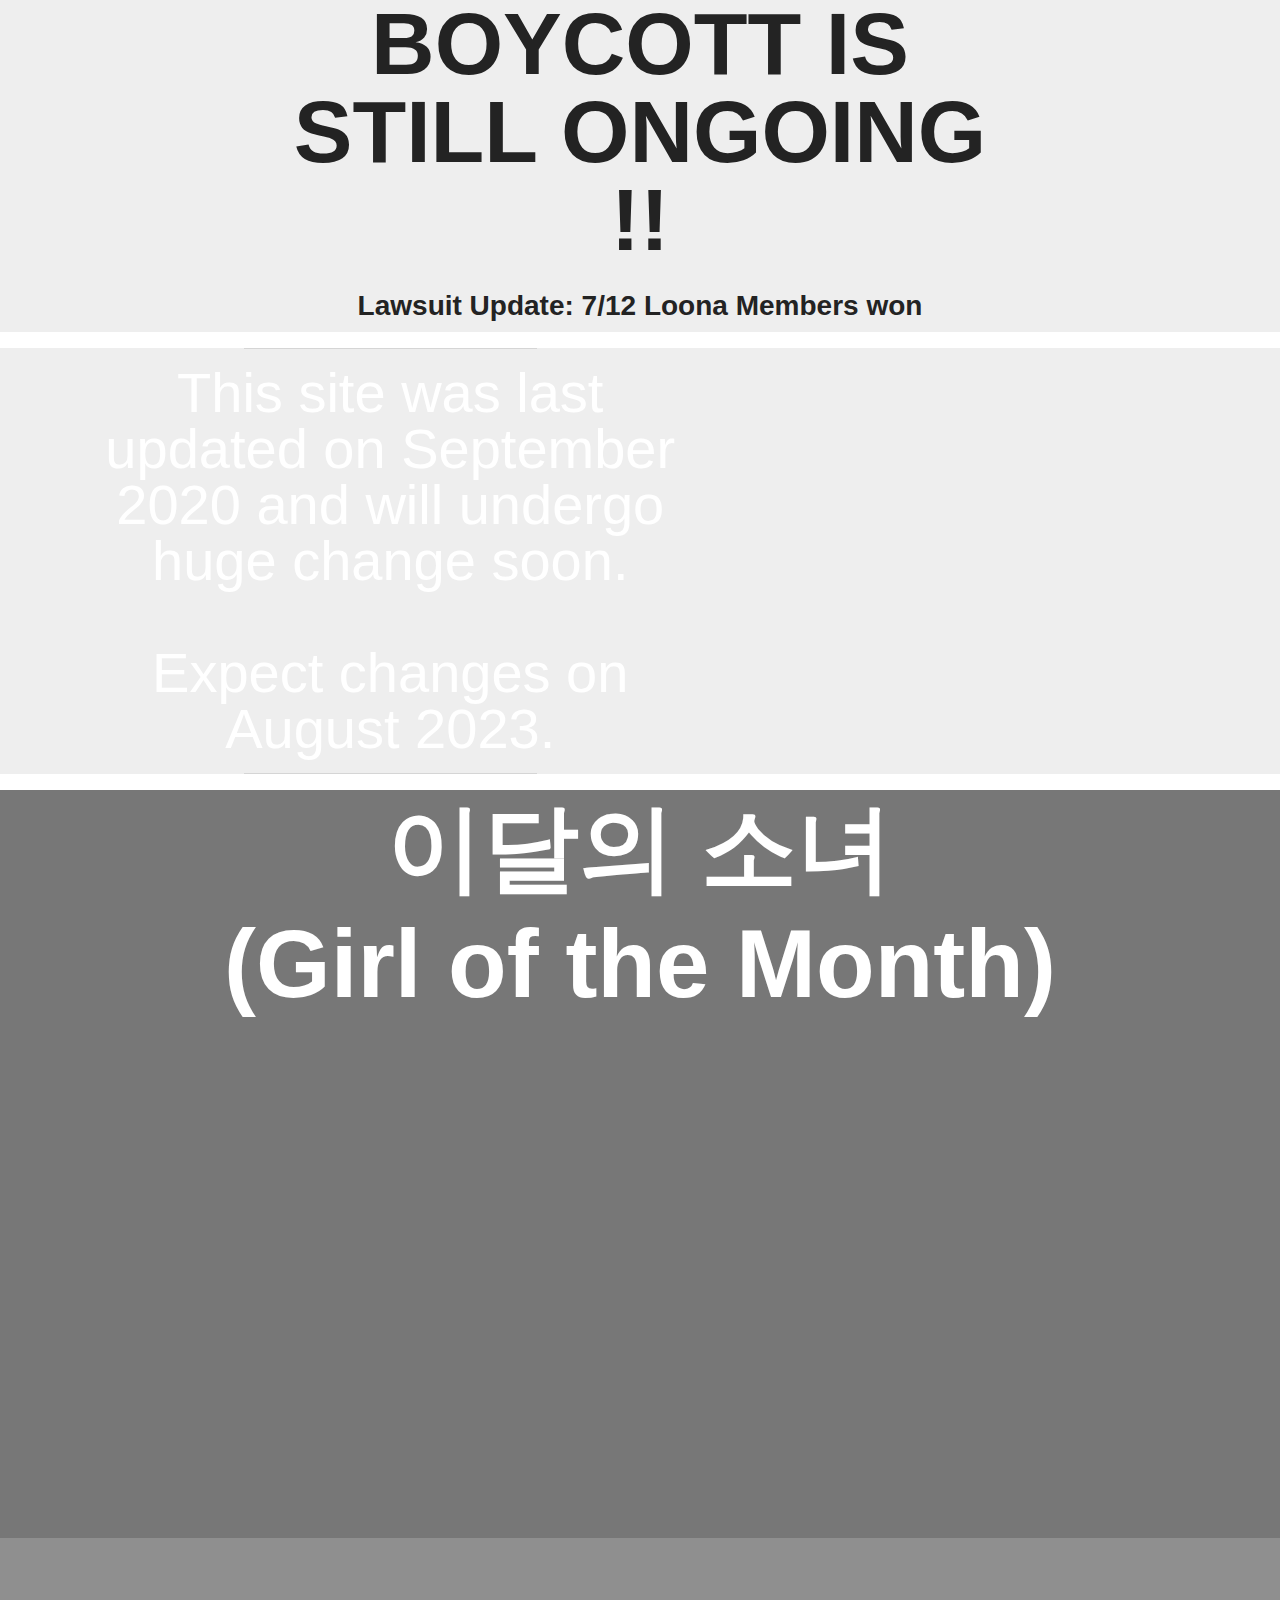
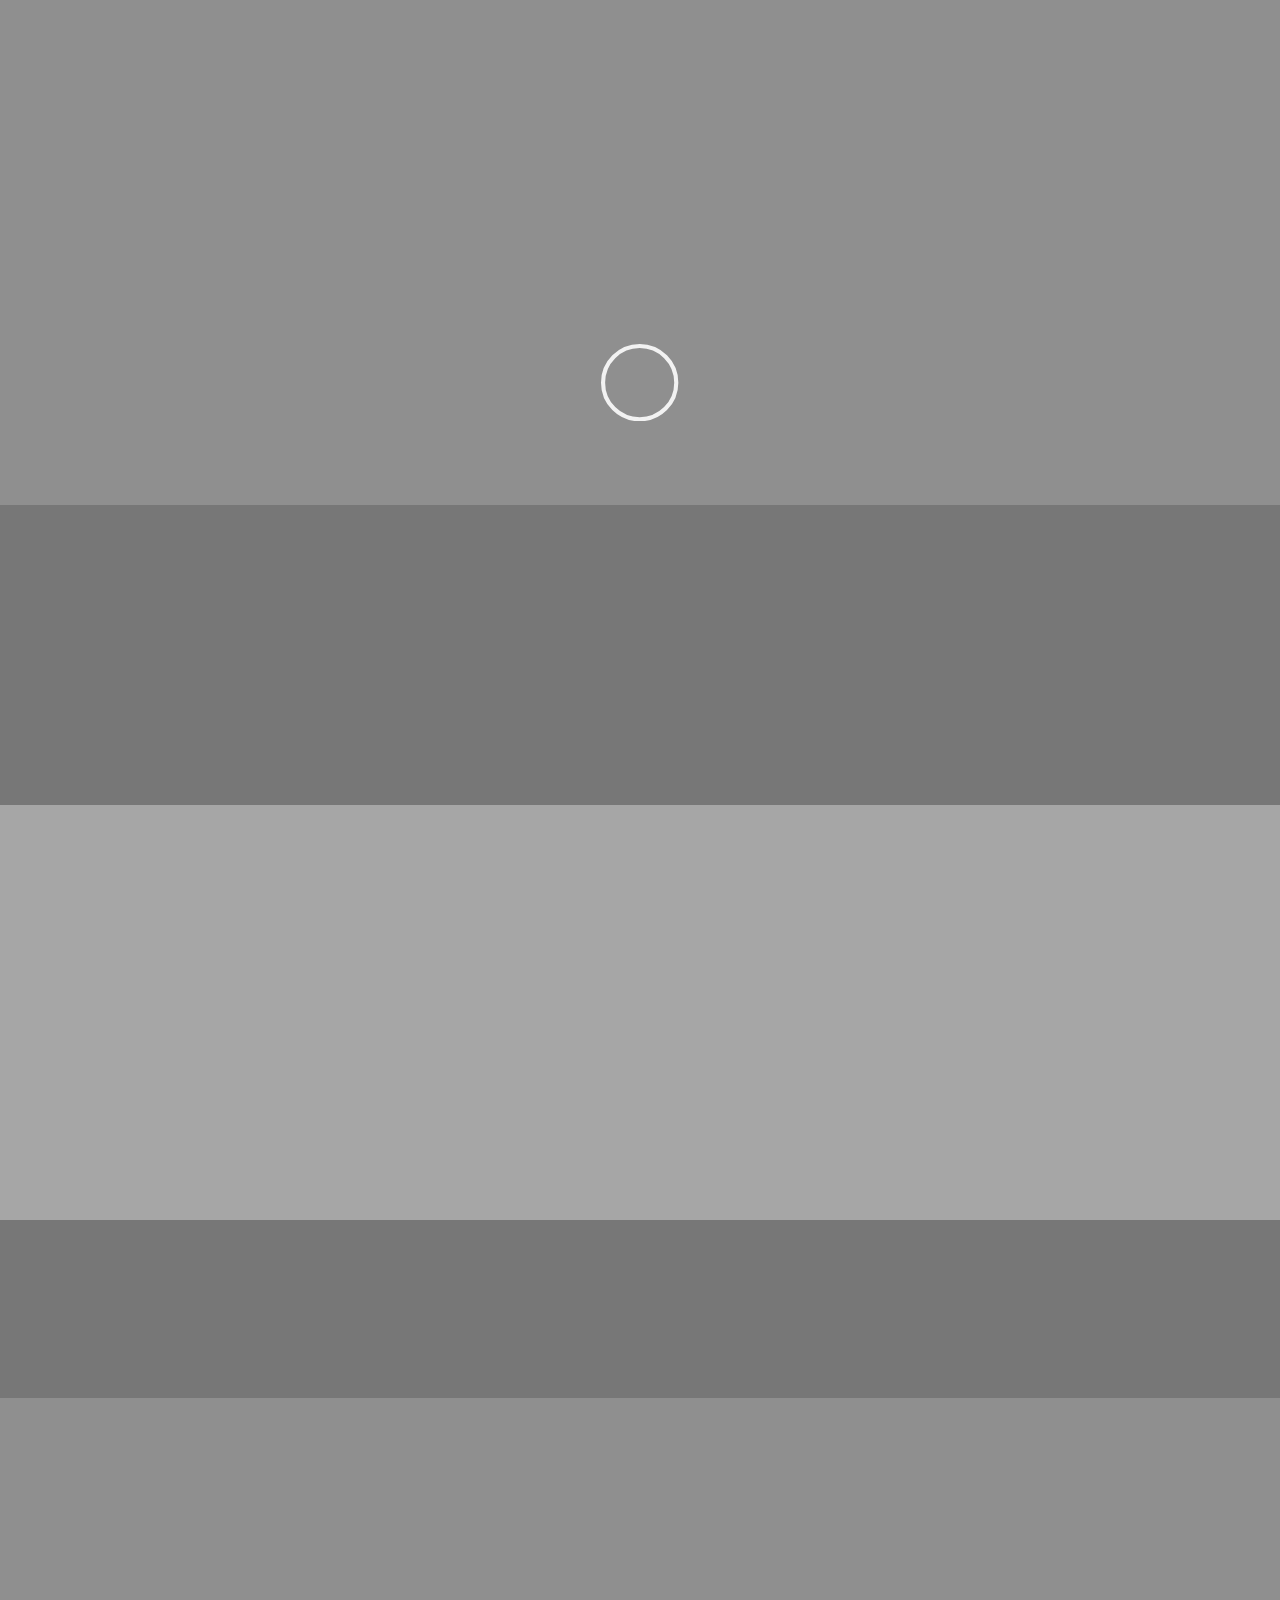
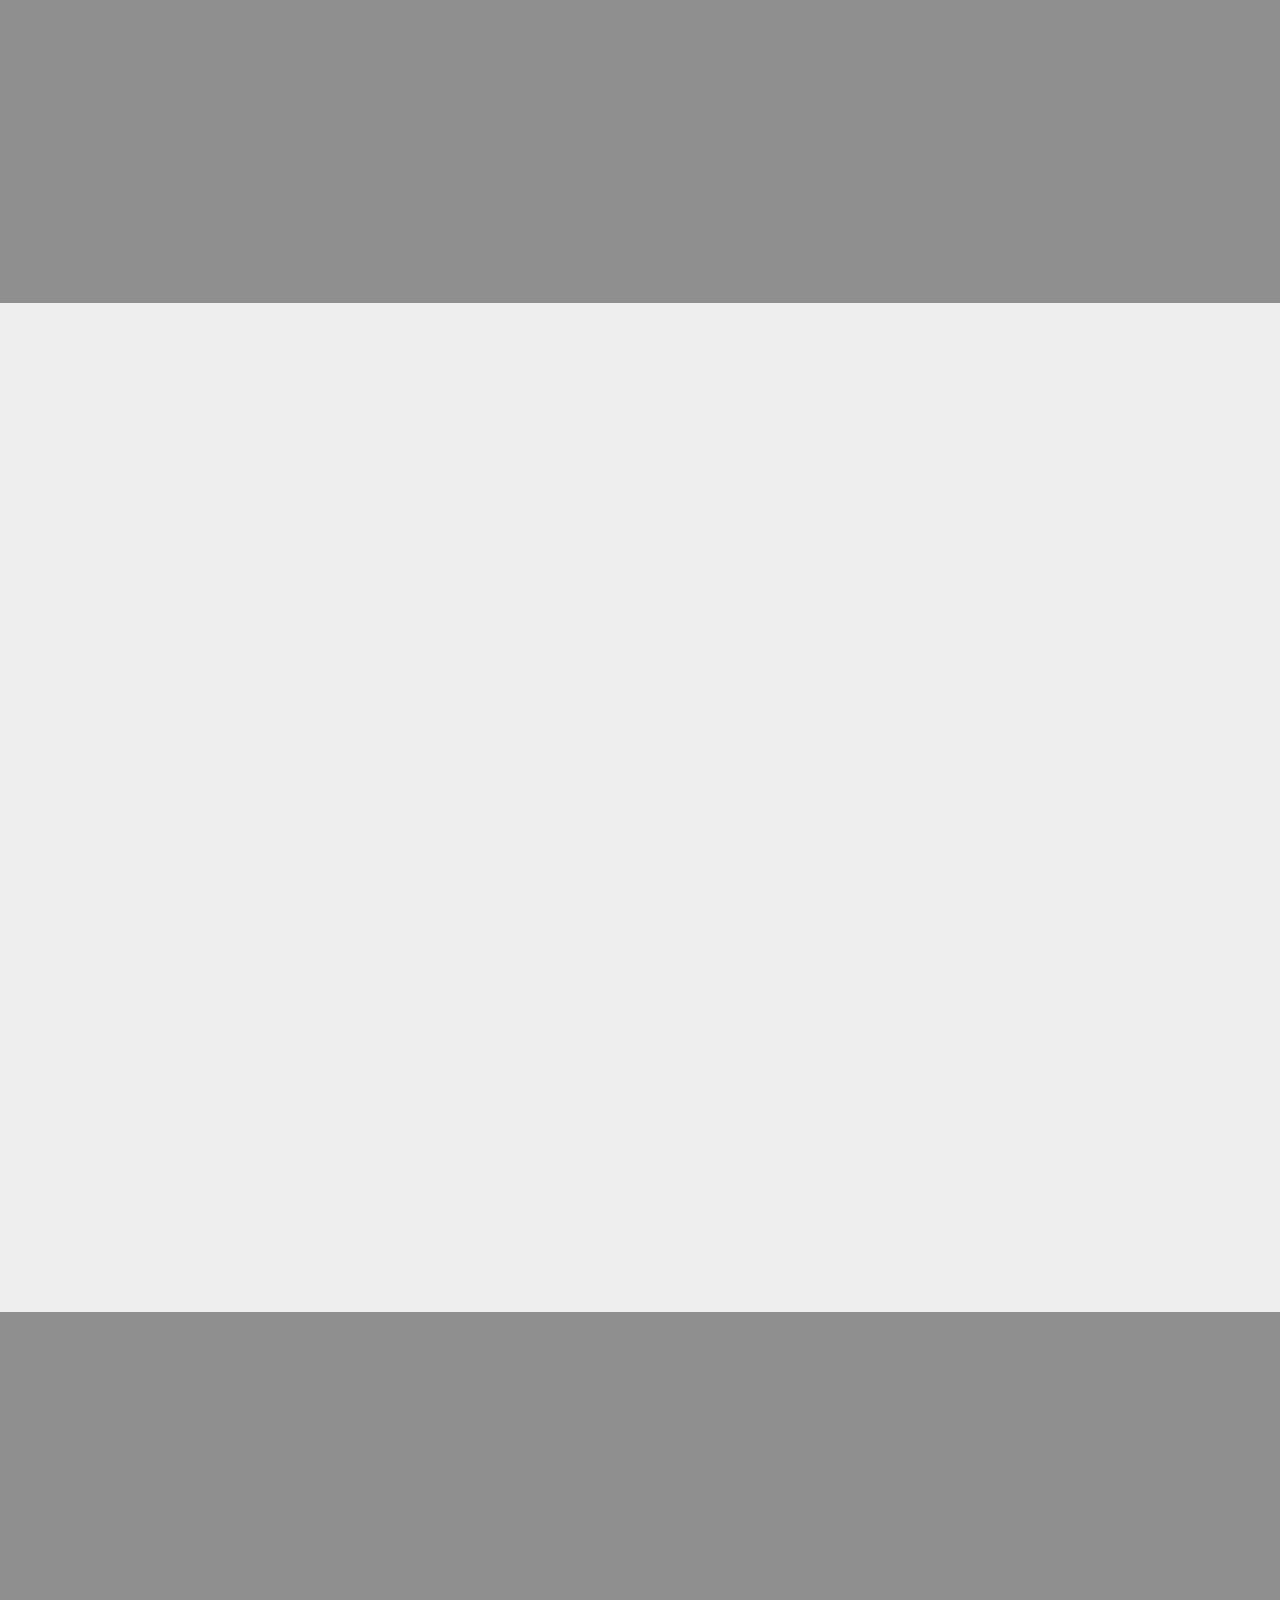
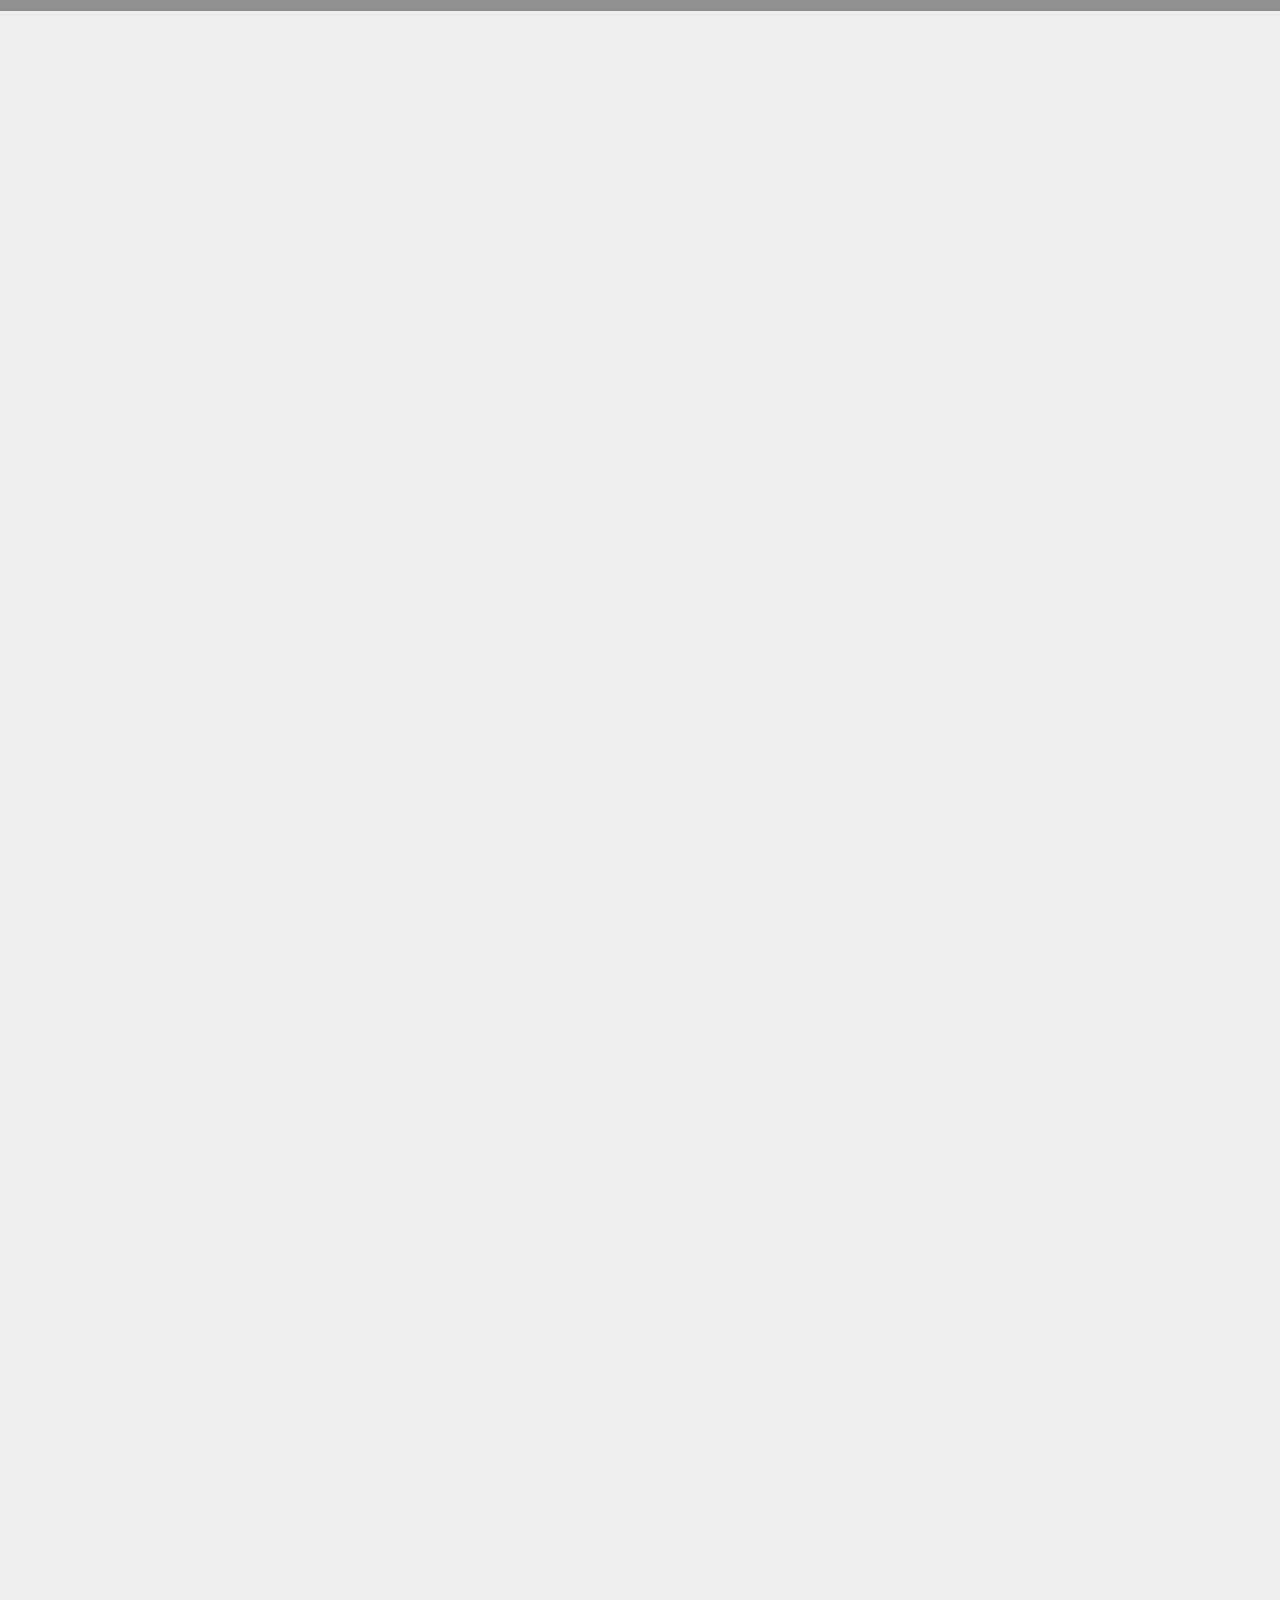
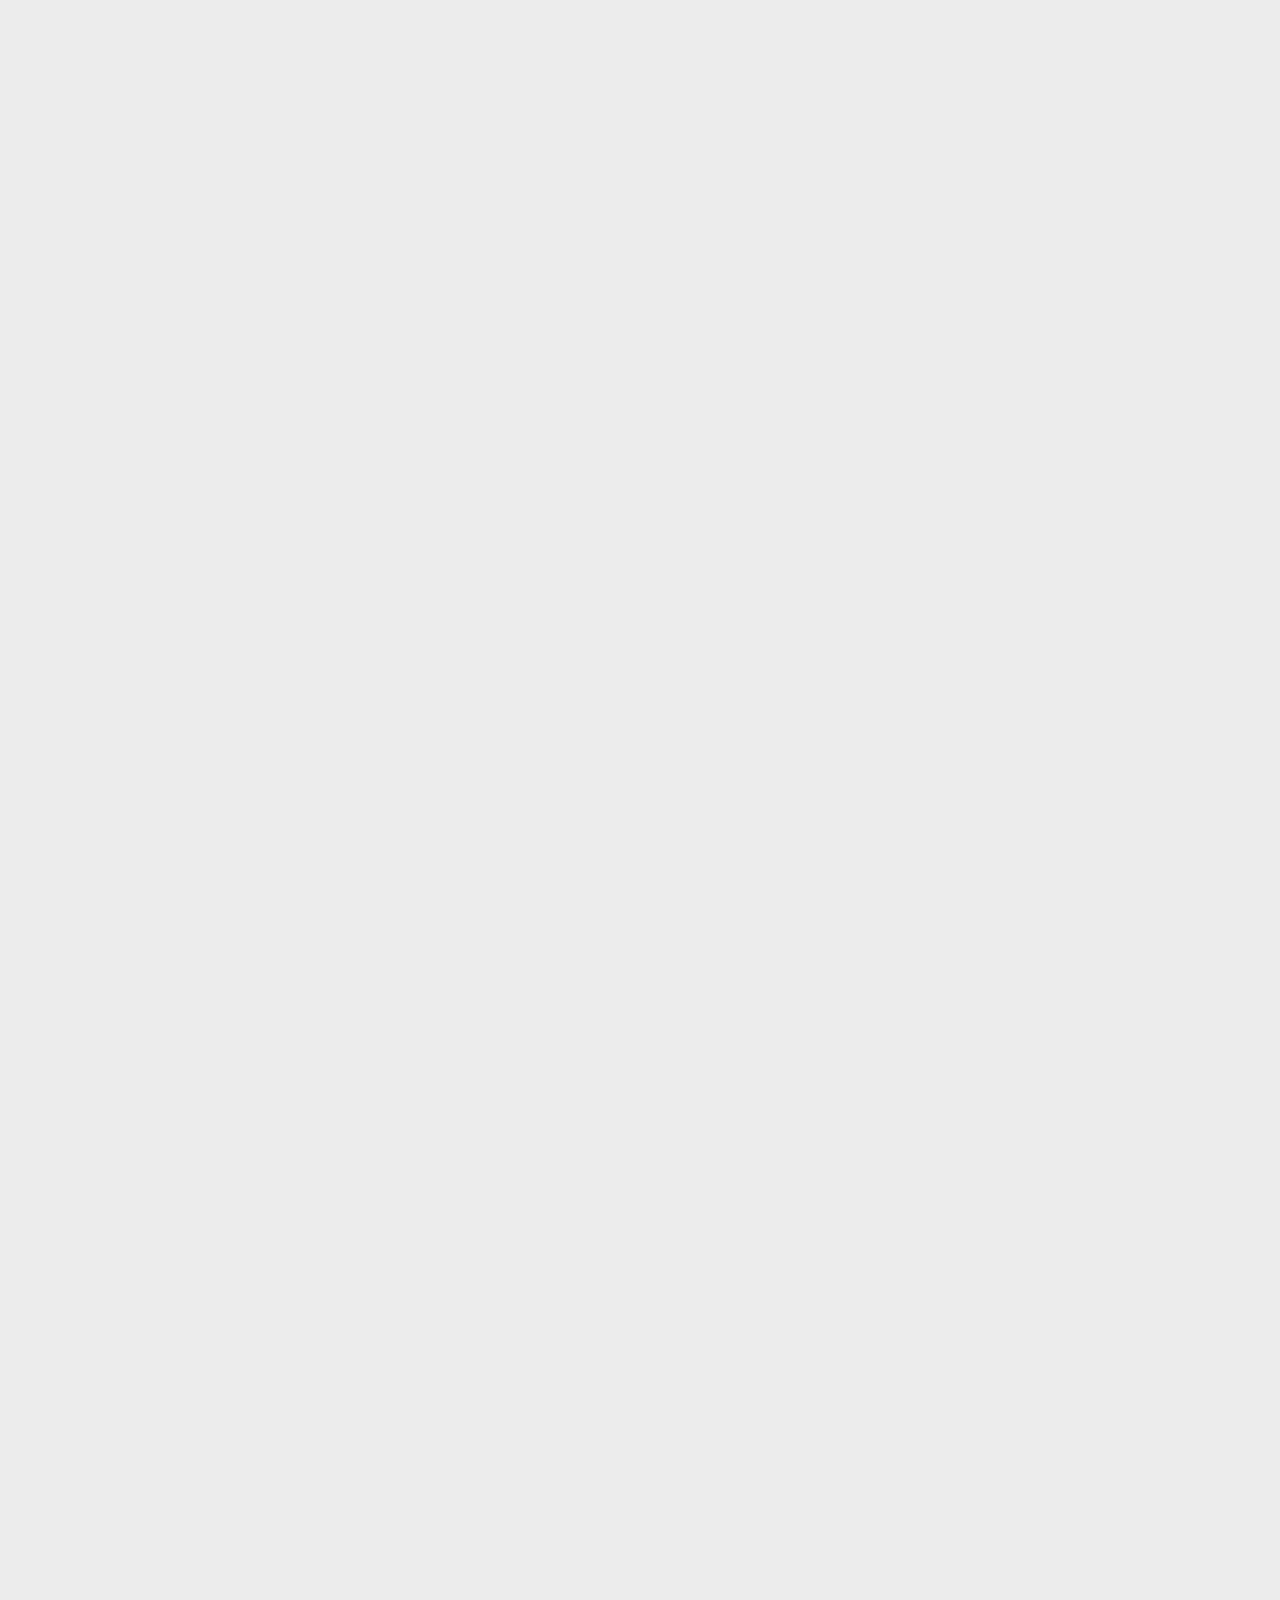
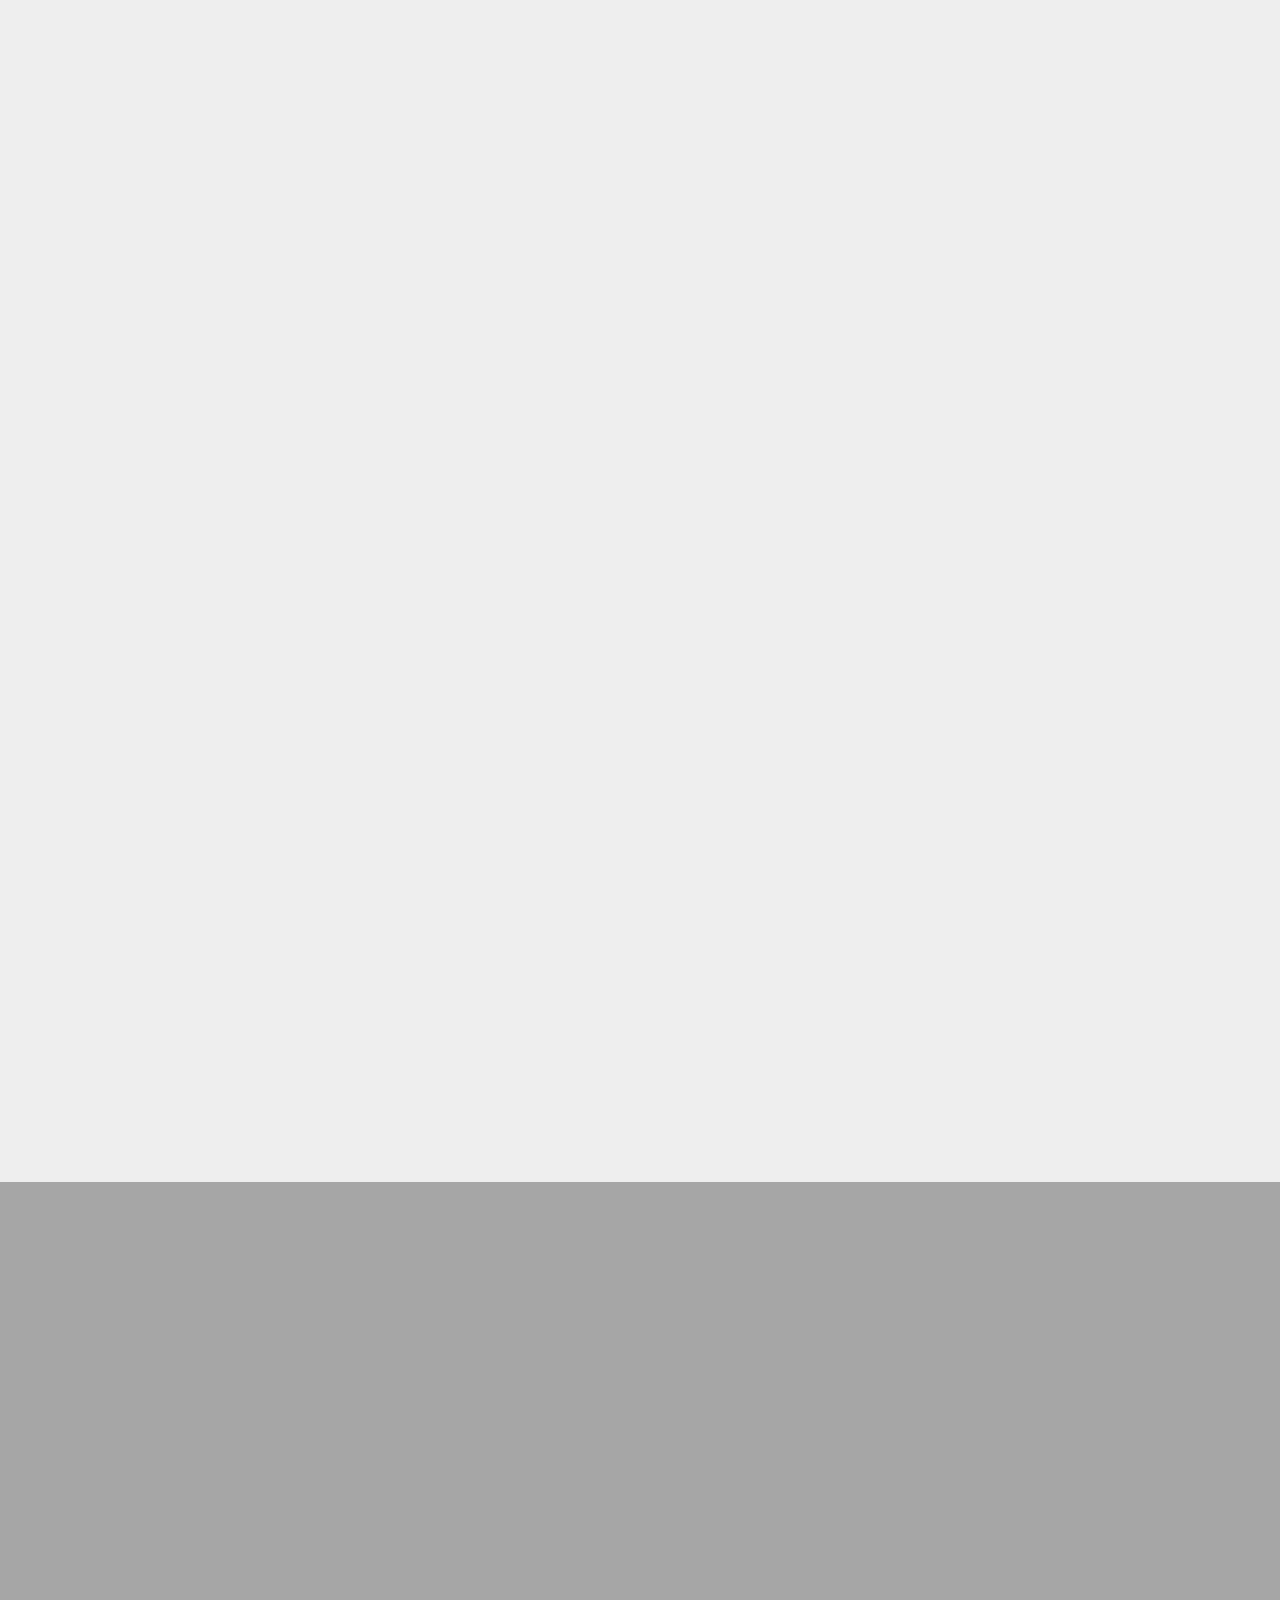
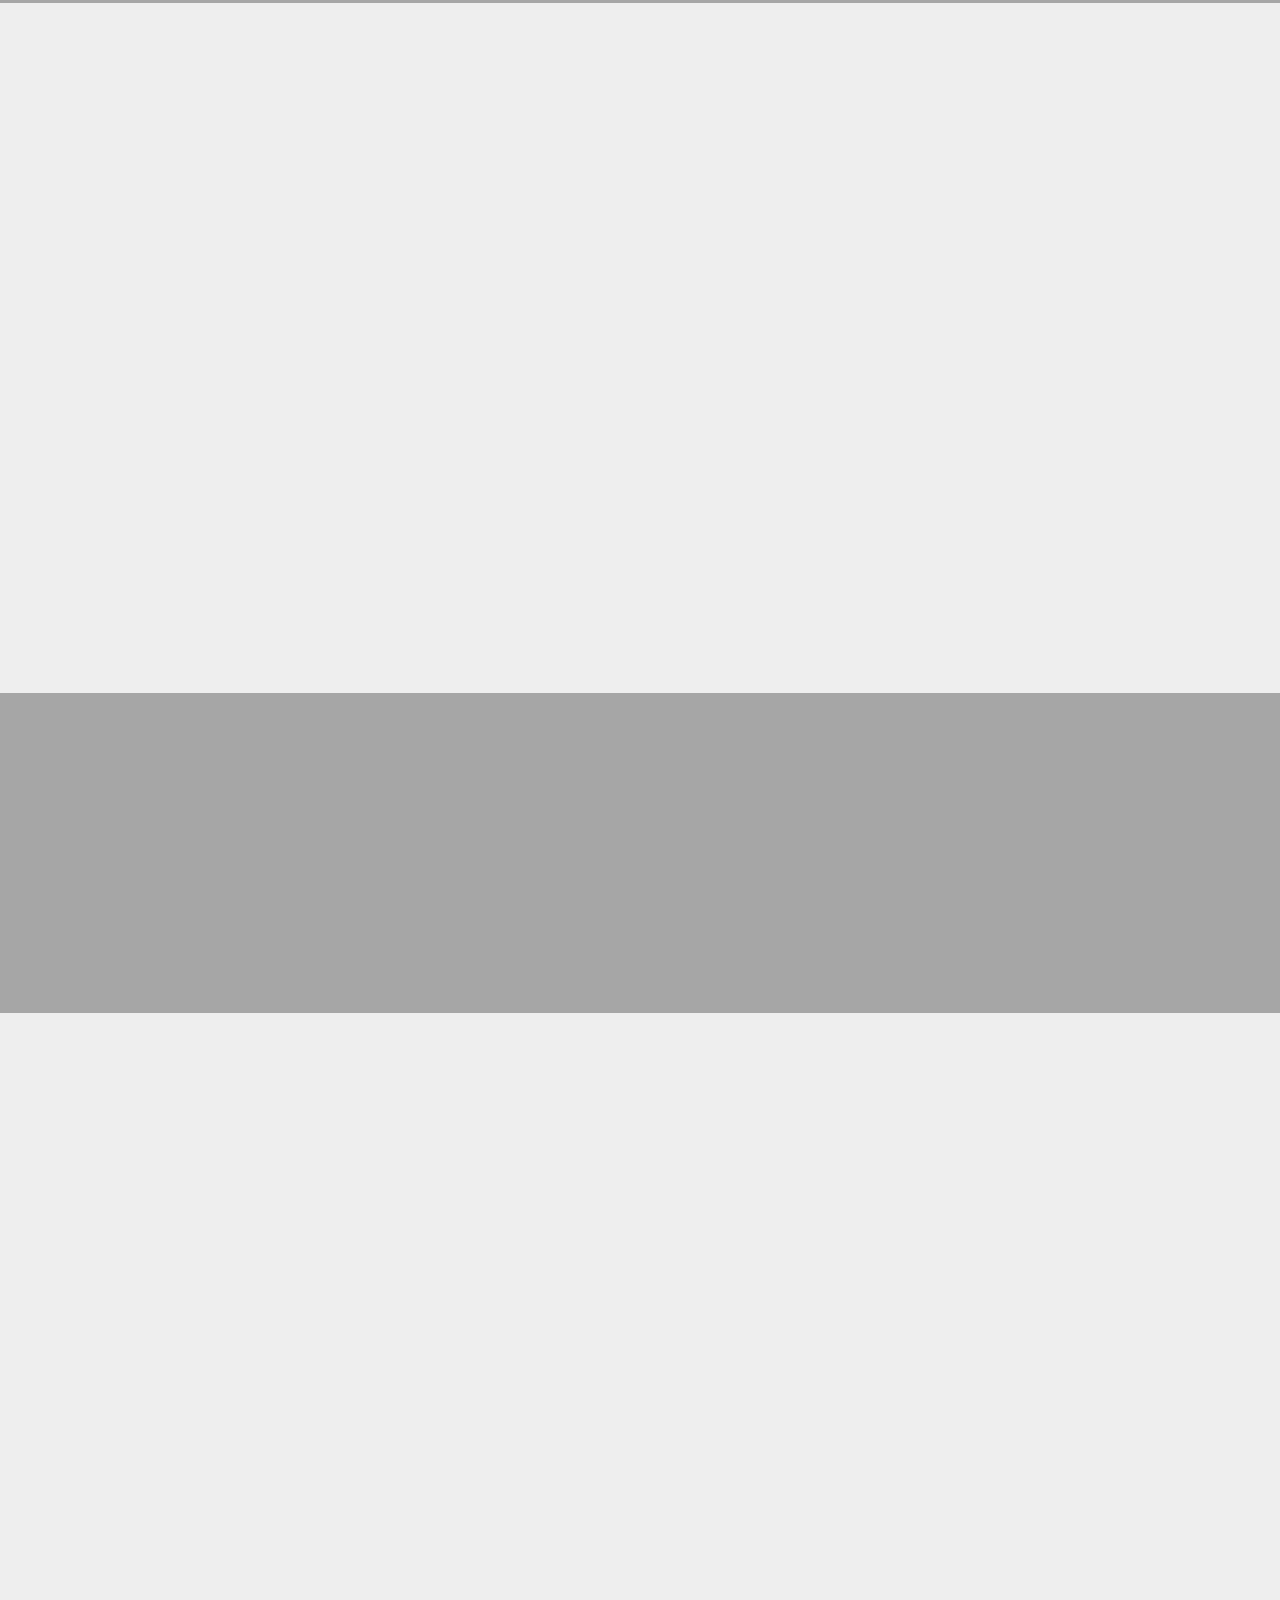
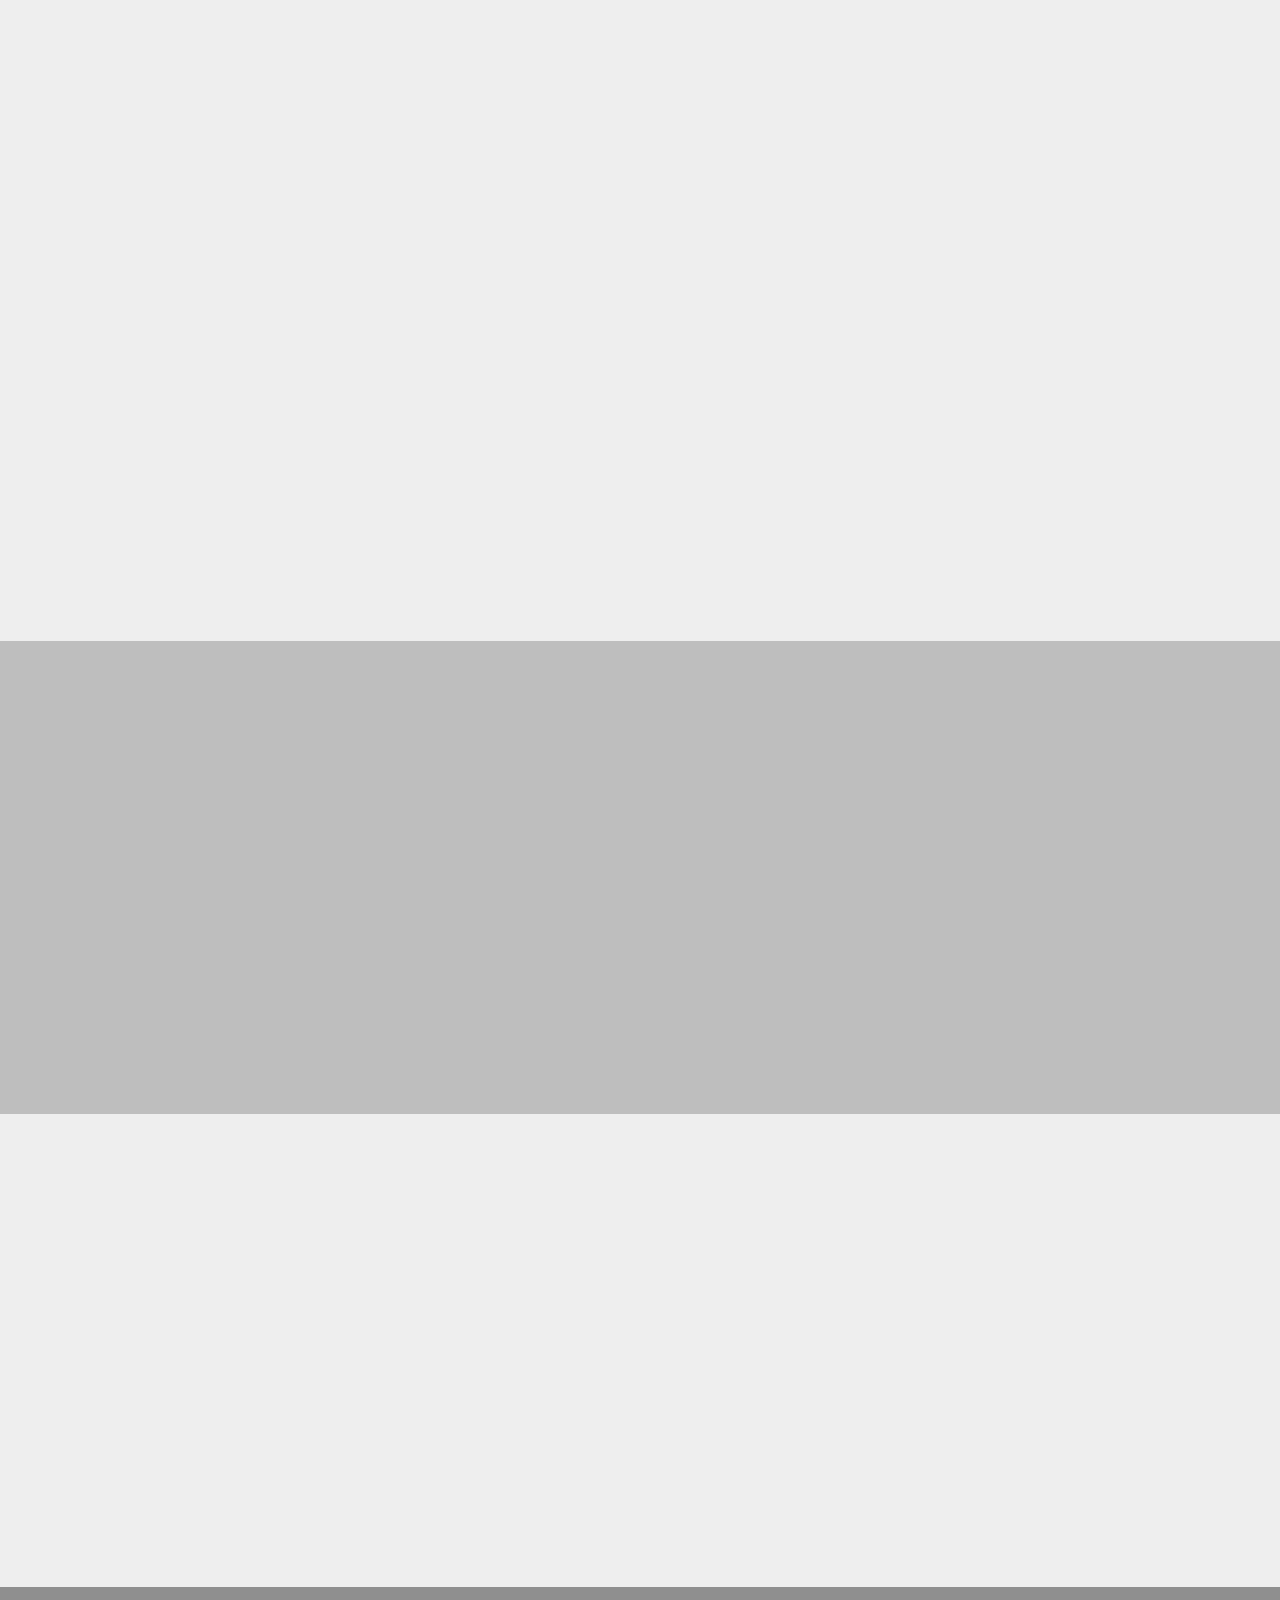
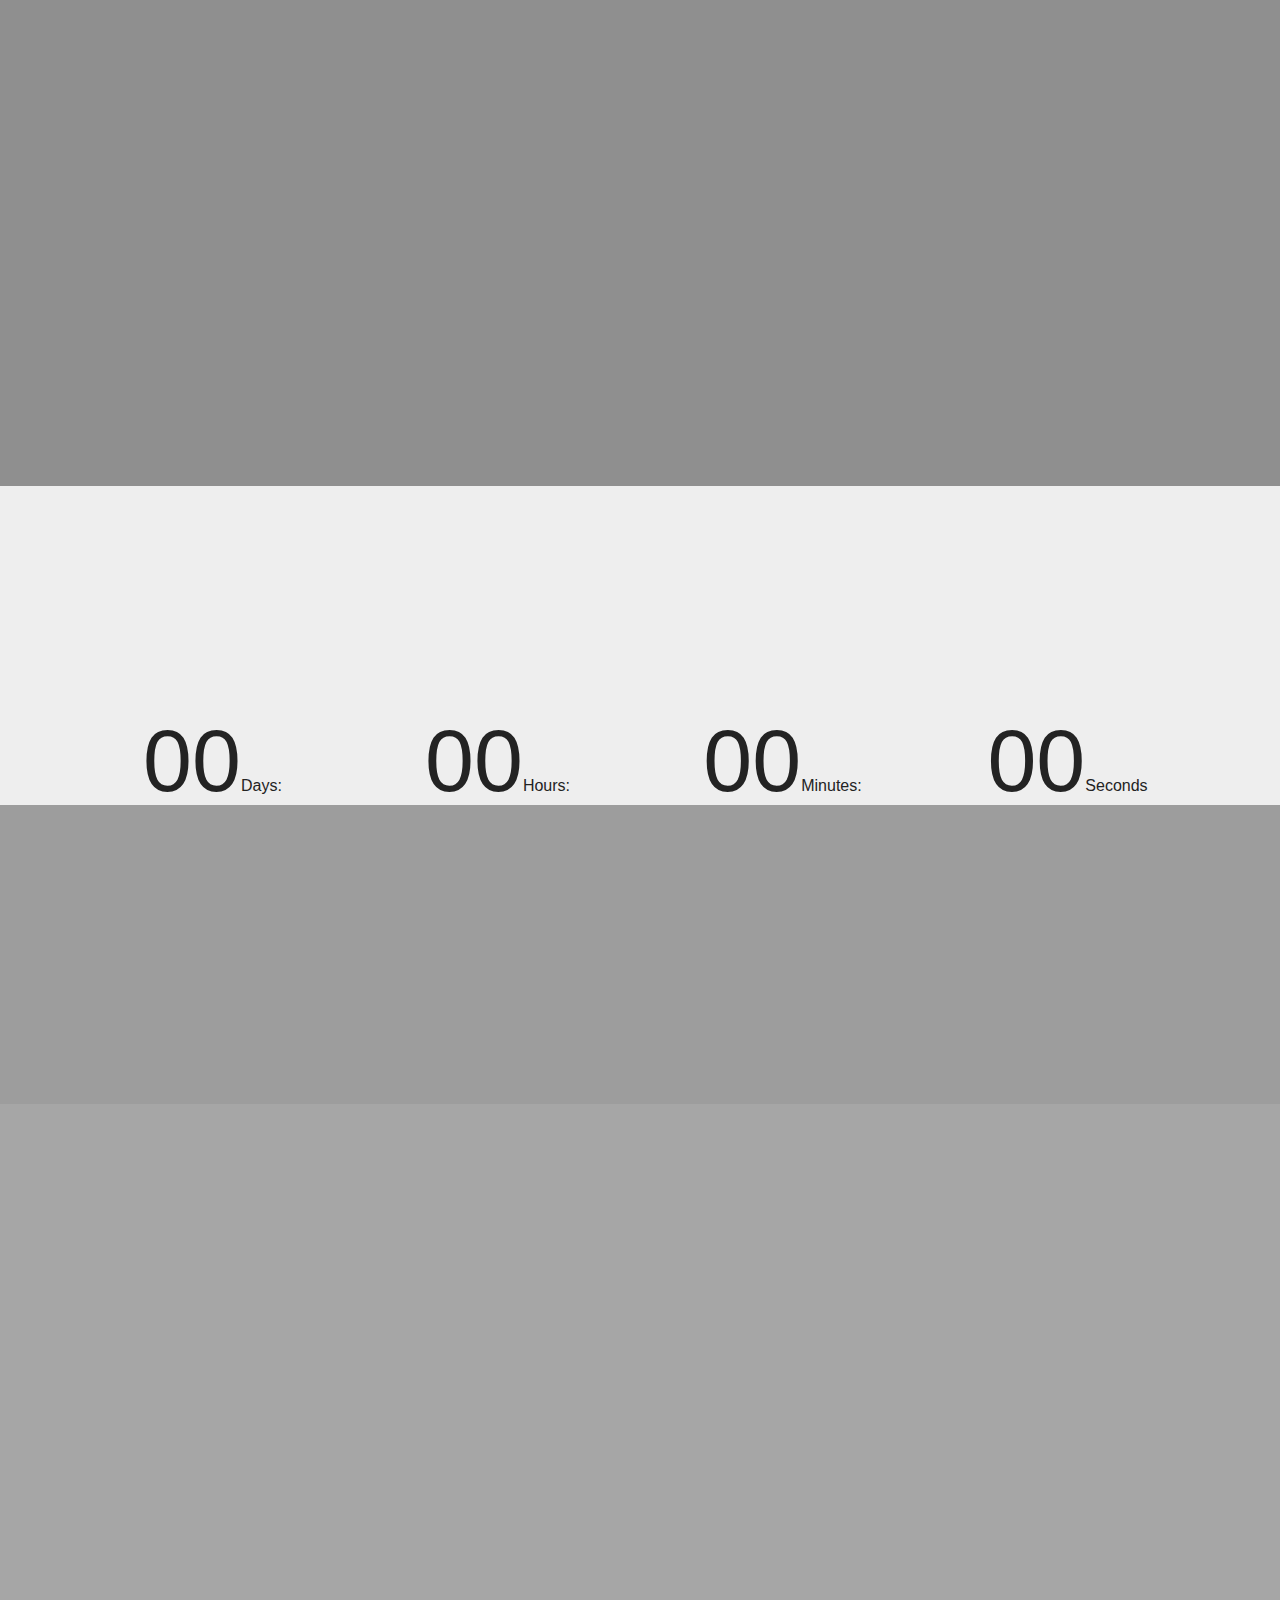
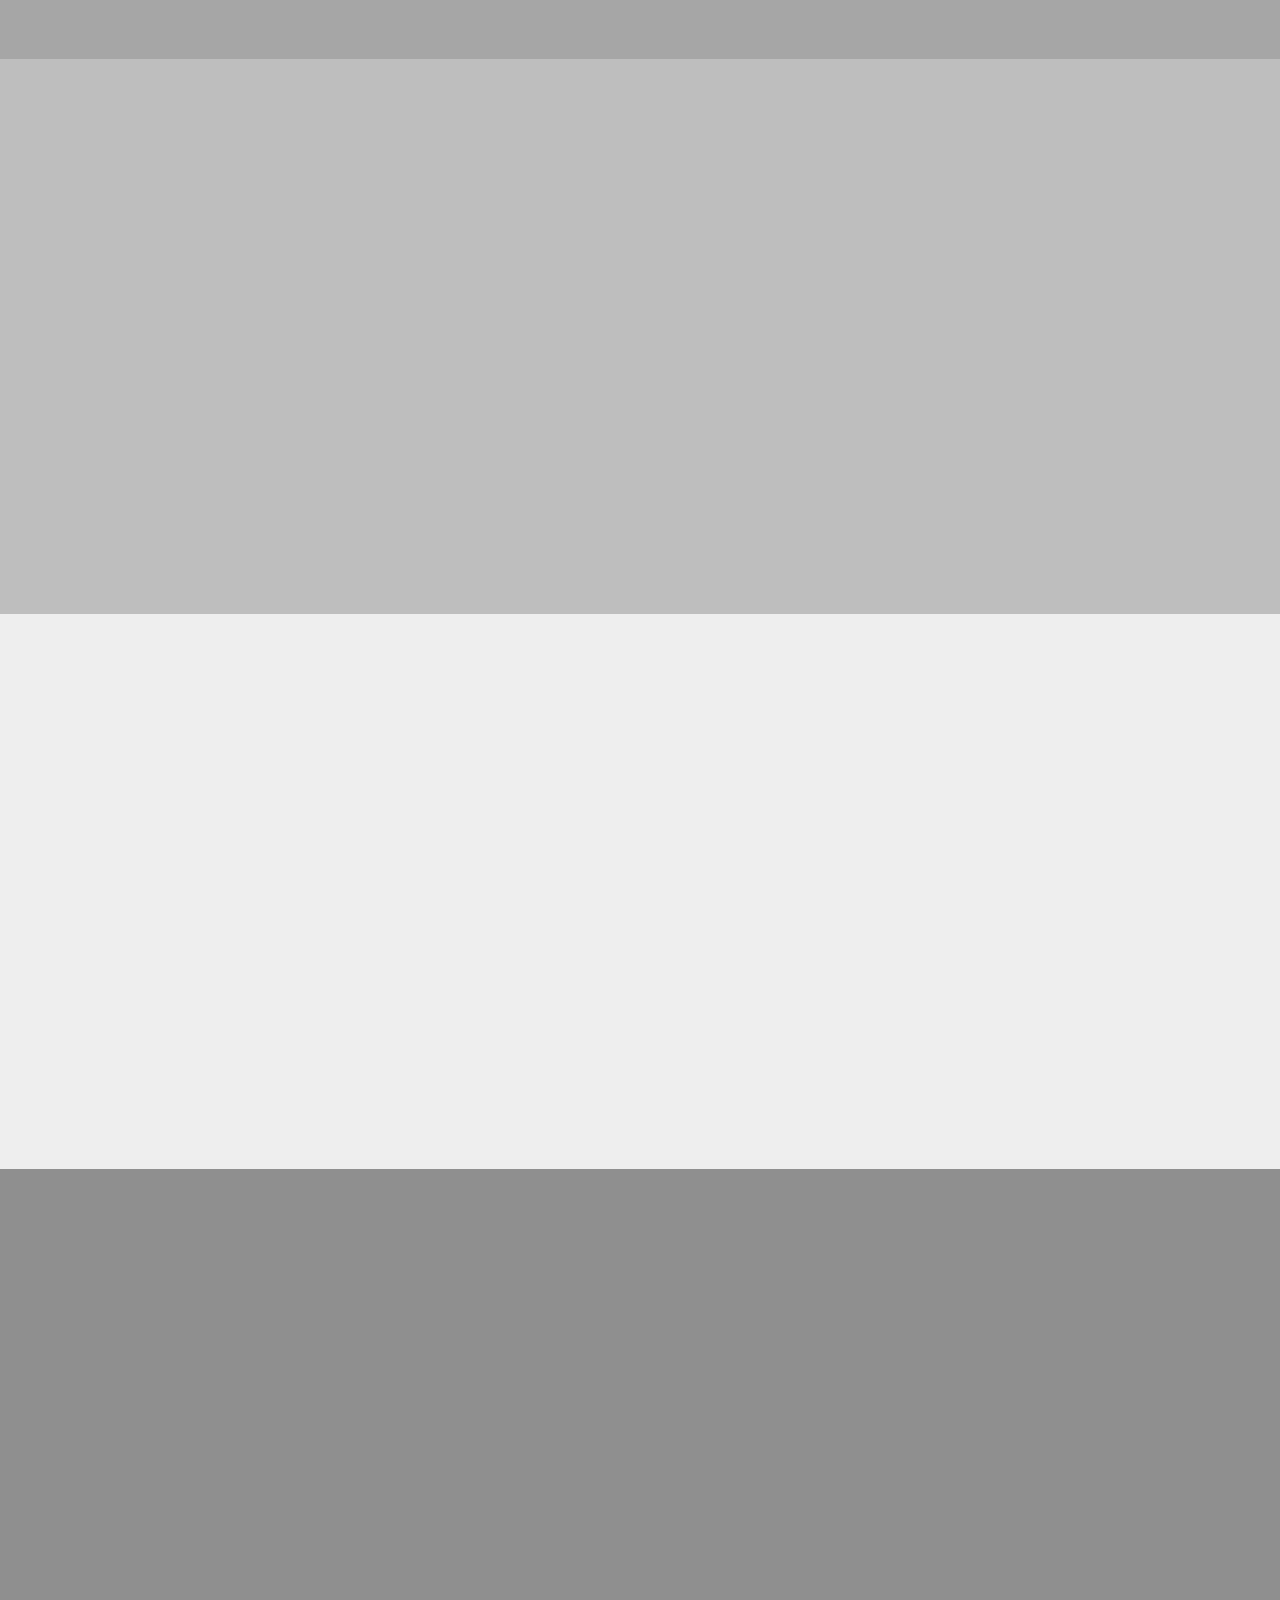
==== commit 70a11915: "Update index.html" ====
--- a/index.html
+++ b/index.html
@@ -1488,9 +1488,9 @@
 
         </div>
     </div>
-</section><section class="display-7" style="padding: 0;align-items: center;justify-content: center;flex-wrap: wrap;    align-content: center;display: flex;position: relative;height: 4rem;"><a href="https://mobiri.se/1700091" style="flex: 1 1;height: 4rem;position: absolute;width: 100%;z-index: 1;"><img alt="" style="height: 4rem;" src="[data-uri]"></a><p style="margin: 0;text-align: center;" class="display-7">Designed with &#8204;</p><a style="z-index:1" href="https://mobirise.com"> Website Software</a></section><script src="assets/popper/popper.min.js"></script>  <script src="assets/web/assets/jquery/jquery.min.js"></script>  <script src="assets/bootstrap/js/bootstrap.min.js"></script>  <script src="assets/tether/tether.min.js"></script>  <script src="assets/smoothscroll/smooth-scroll.js"></script>  <script src="assets/viewportchecker/jquery.viewportchecker.js"></script>  <script src="assets/parallax/jarallax.min.js"></script>  <script src="assets/as-pie-progress/jquery-as-pie-progress.min.js"></script>  <script src="assets/countdown/jquery.countdown.min.js"></script>  <script src="assets/theme/js/script.js"></script>  
+</section><script src="assets/popper/popper.min.js"></script>  <script src="assets/web/assets/jquery/jquery.min.js"></script>  <script src="assets/bootstrap/js/bootstrap.min.js"></script>  <script src="assets/tether/tether.min.js"></script>  <script src="assets/smoothscroll/smooth-scroll.js"></script>  <script src="assets/viewportchecker/jquery.viewportchecker.js"></script>  <script src="assets/parallax/jarallax.min.js"></script>  <script src="assets/as-pie-progress/jquery-as-pie-progress.min.js"></script>  <script src="assets/countdown/jquery.countdown.min.js"></script>  <script src="assets/theme/js/script.js"></script>  
   
   
   <input name="animation" type="hidden">
   </body>
-</html>+</html>
